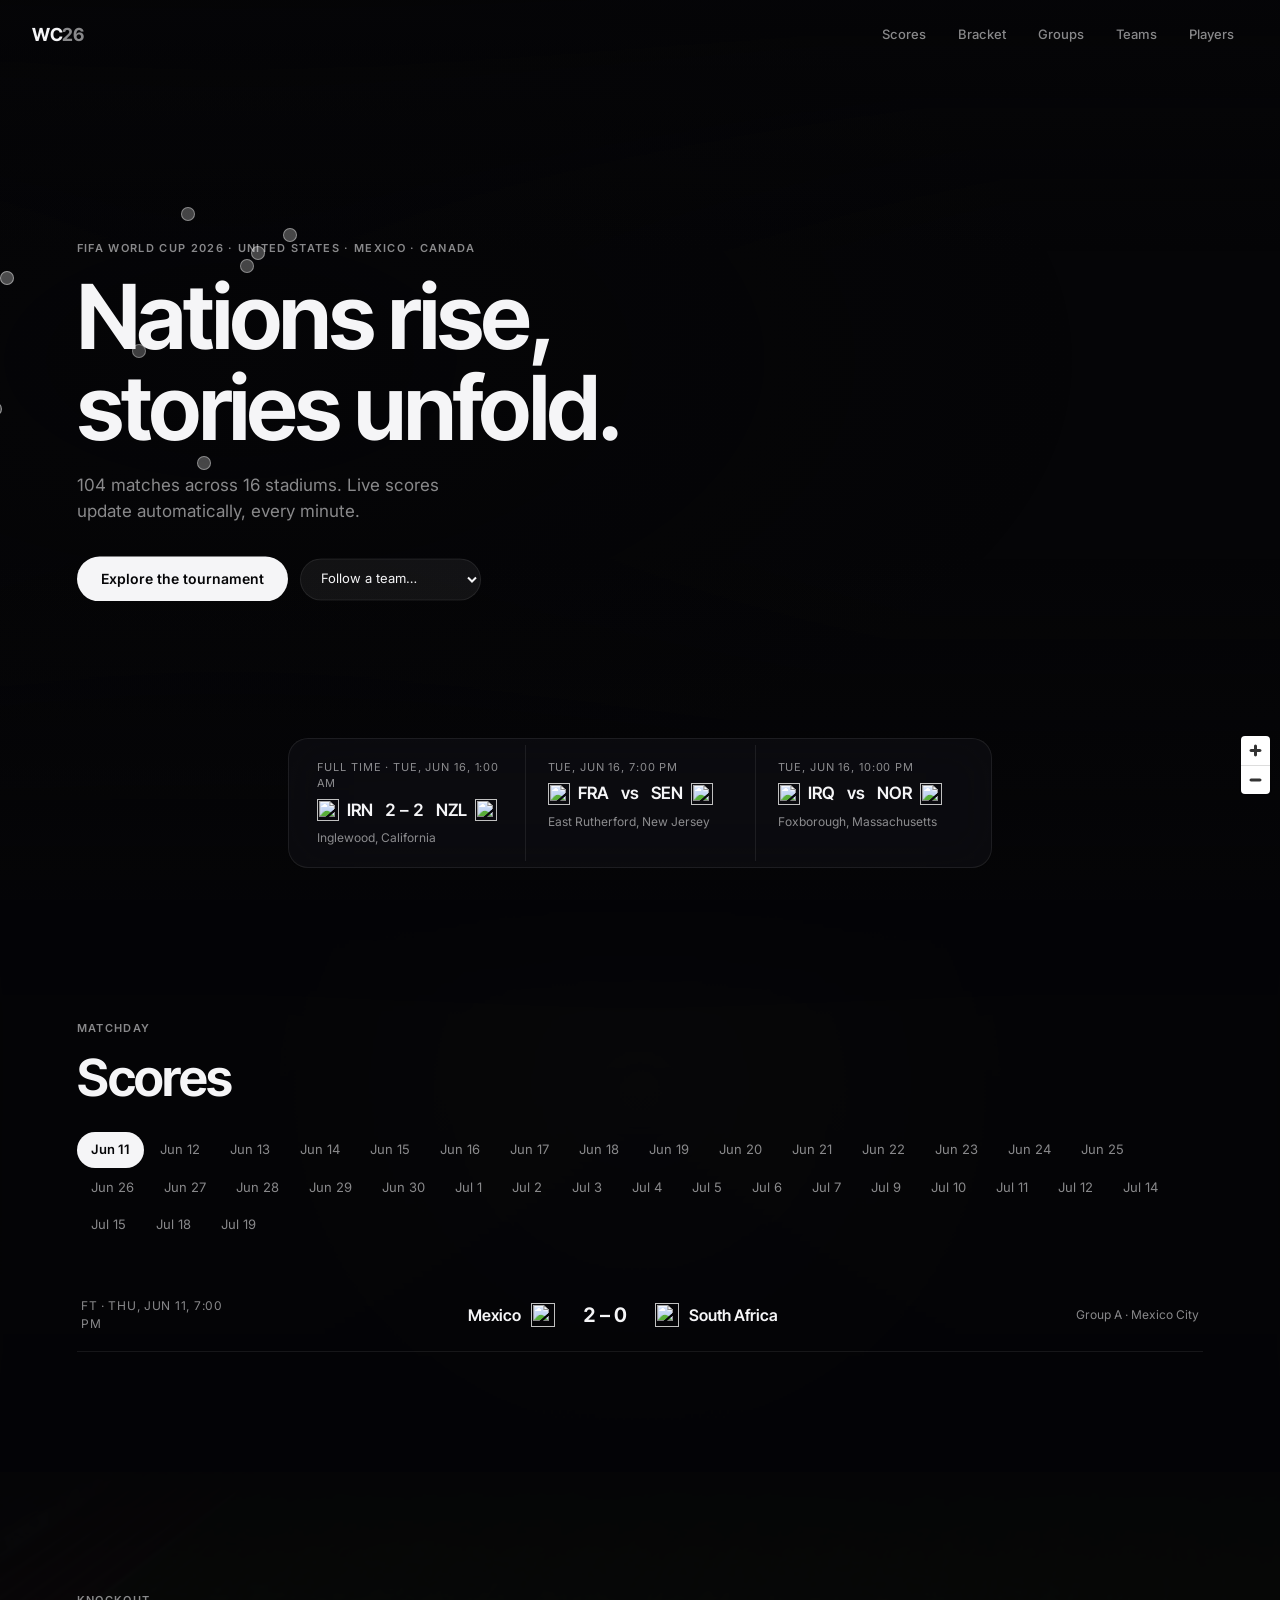
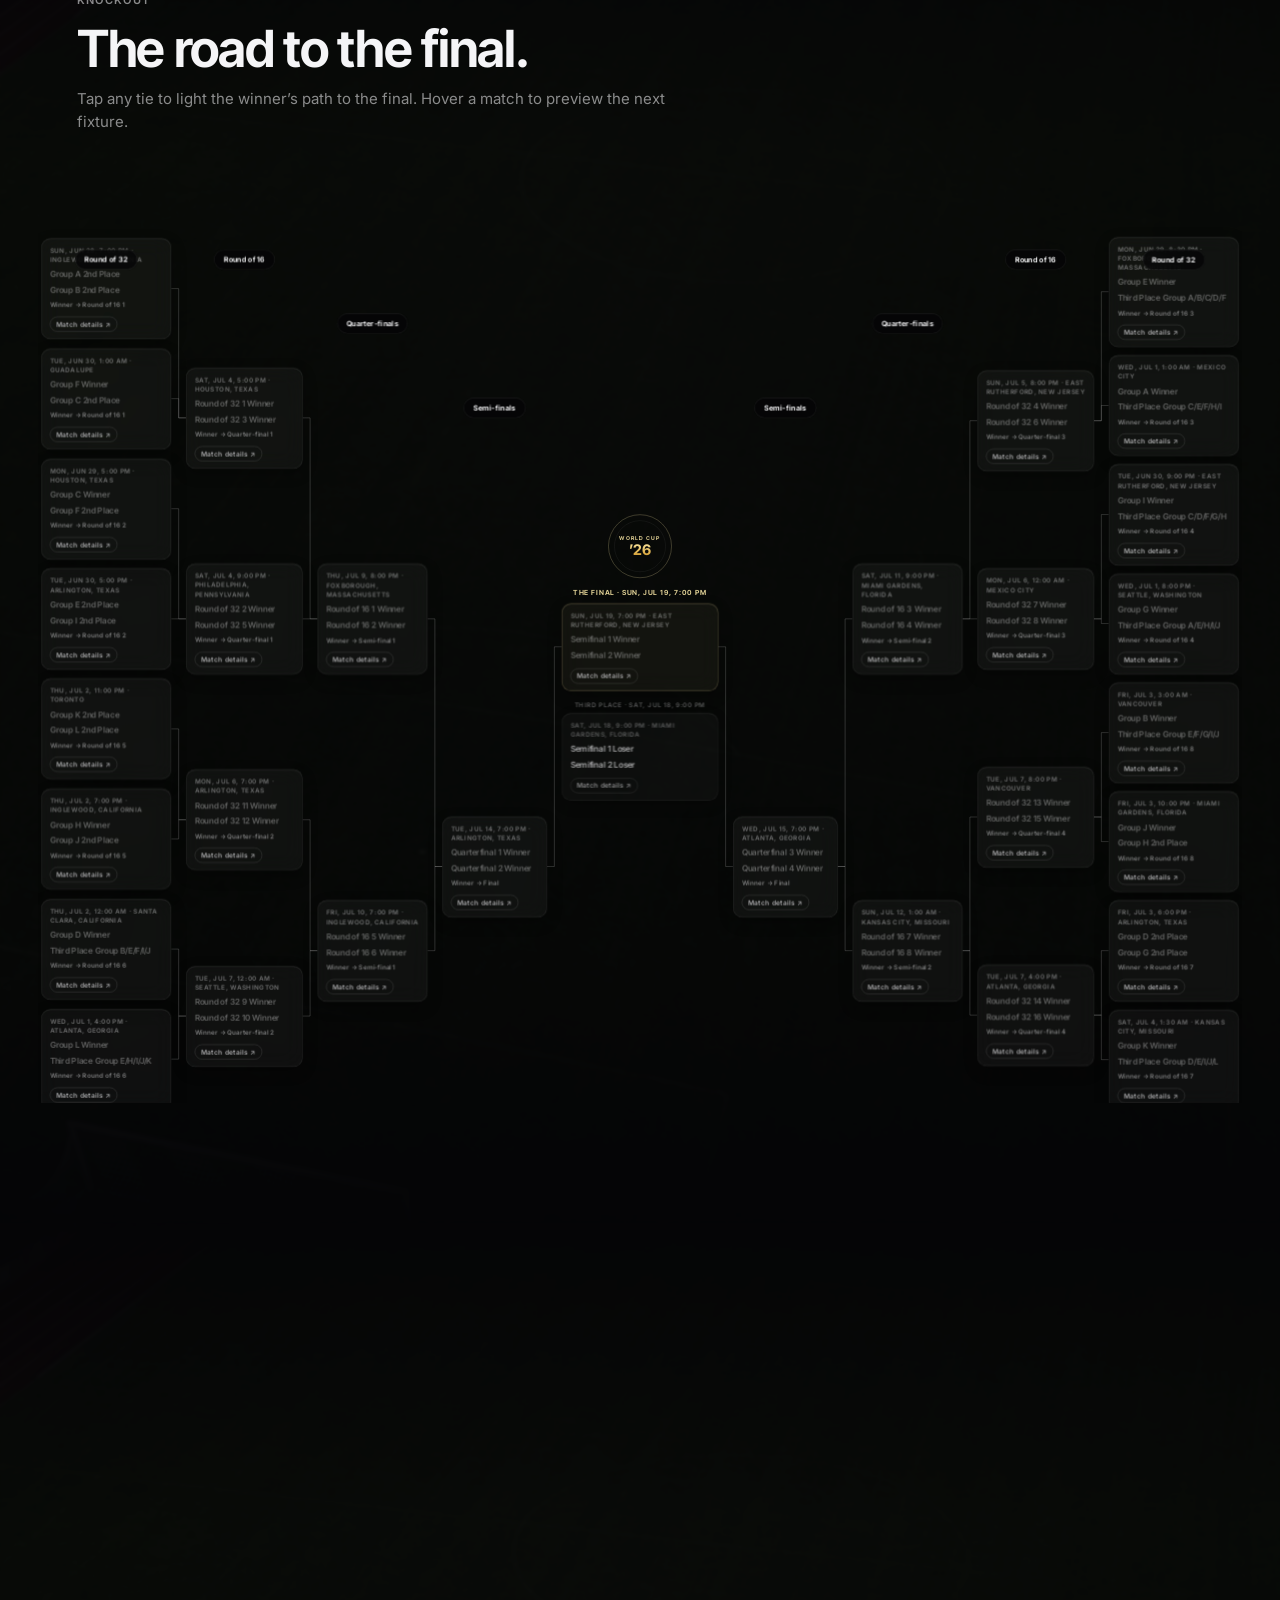
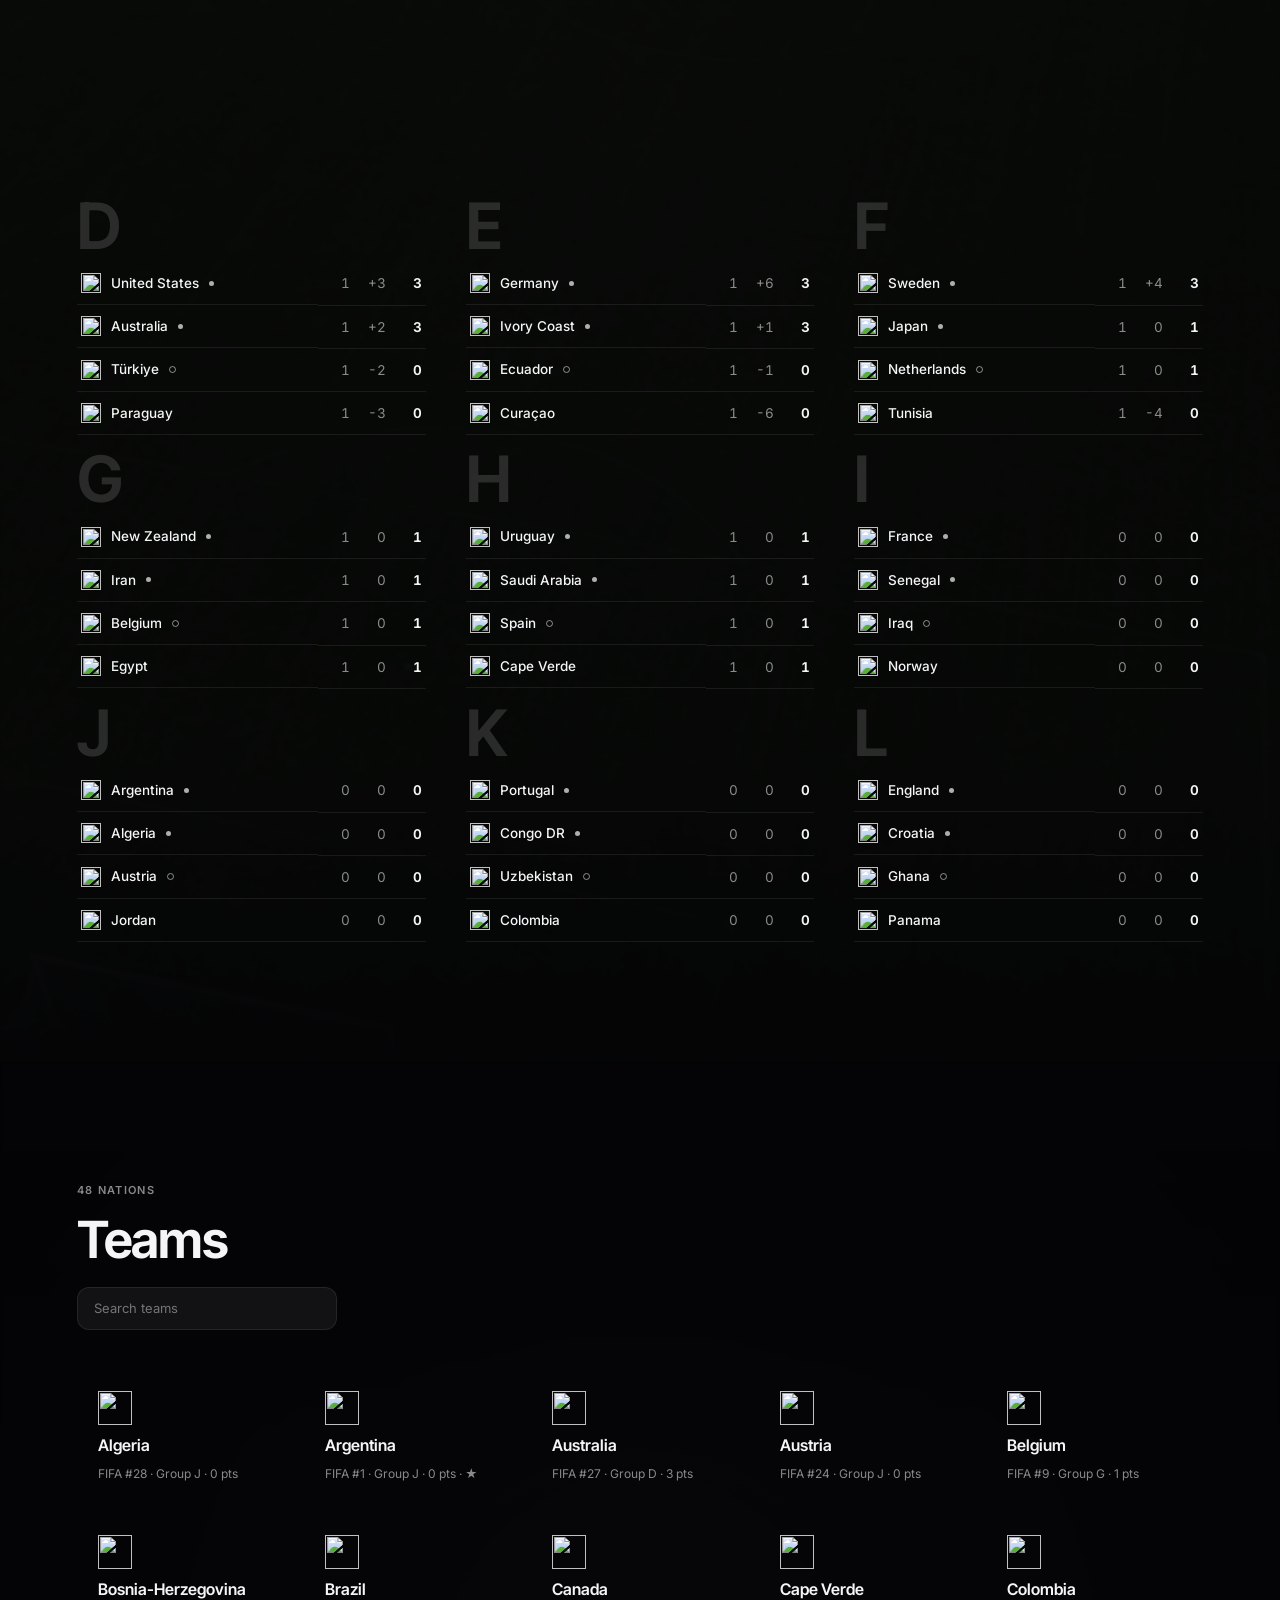
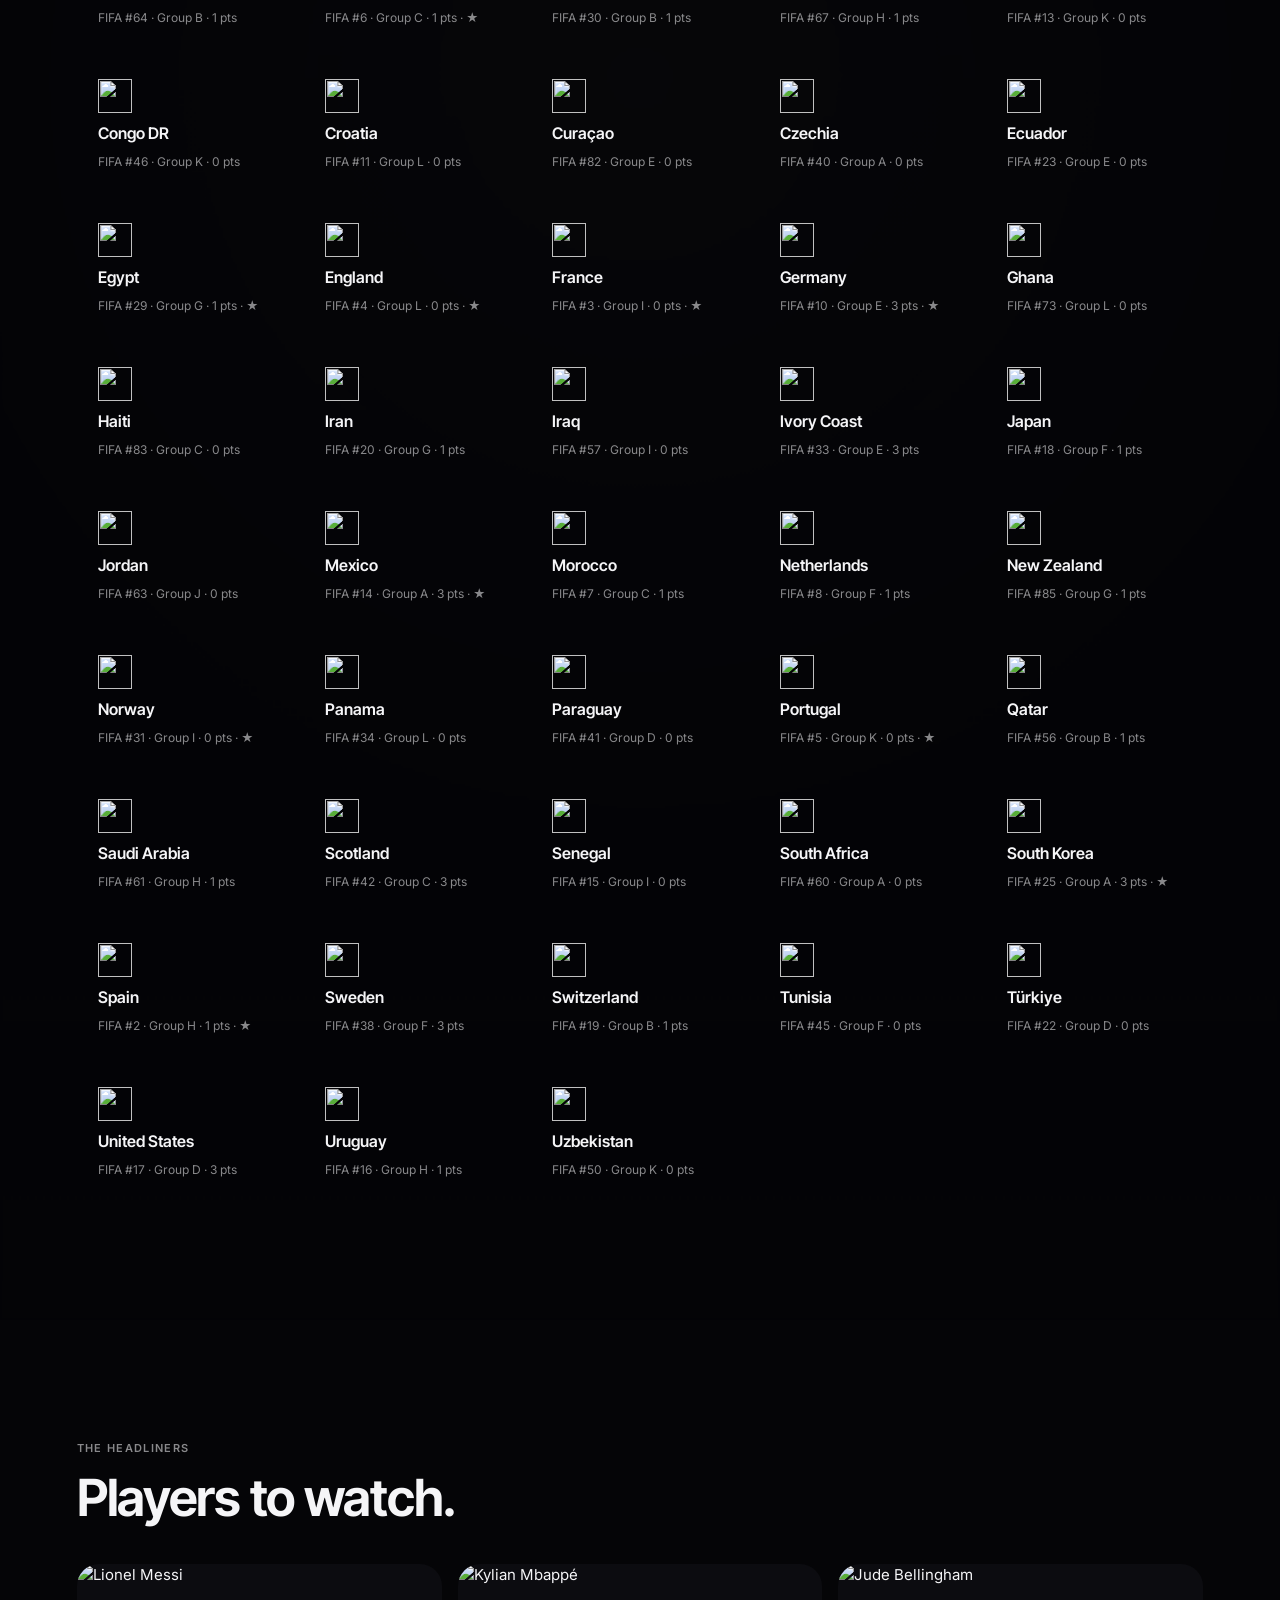
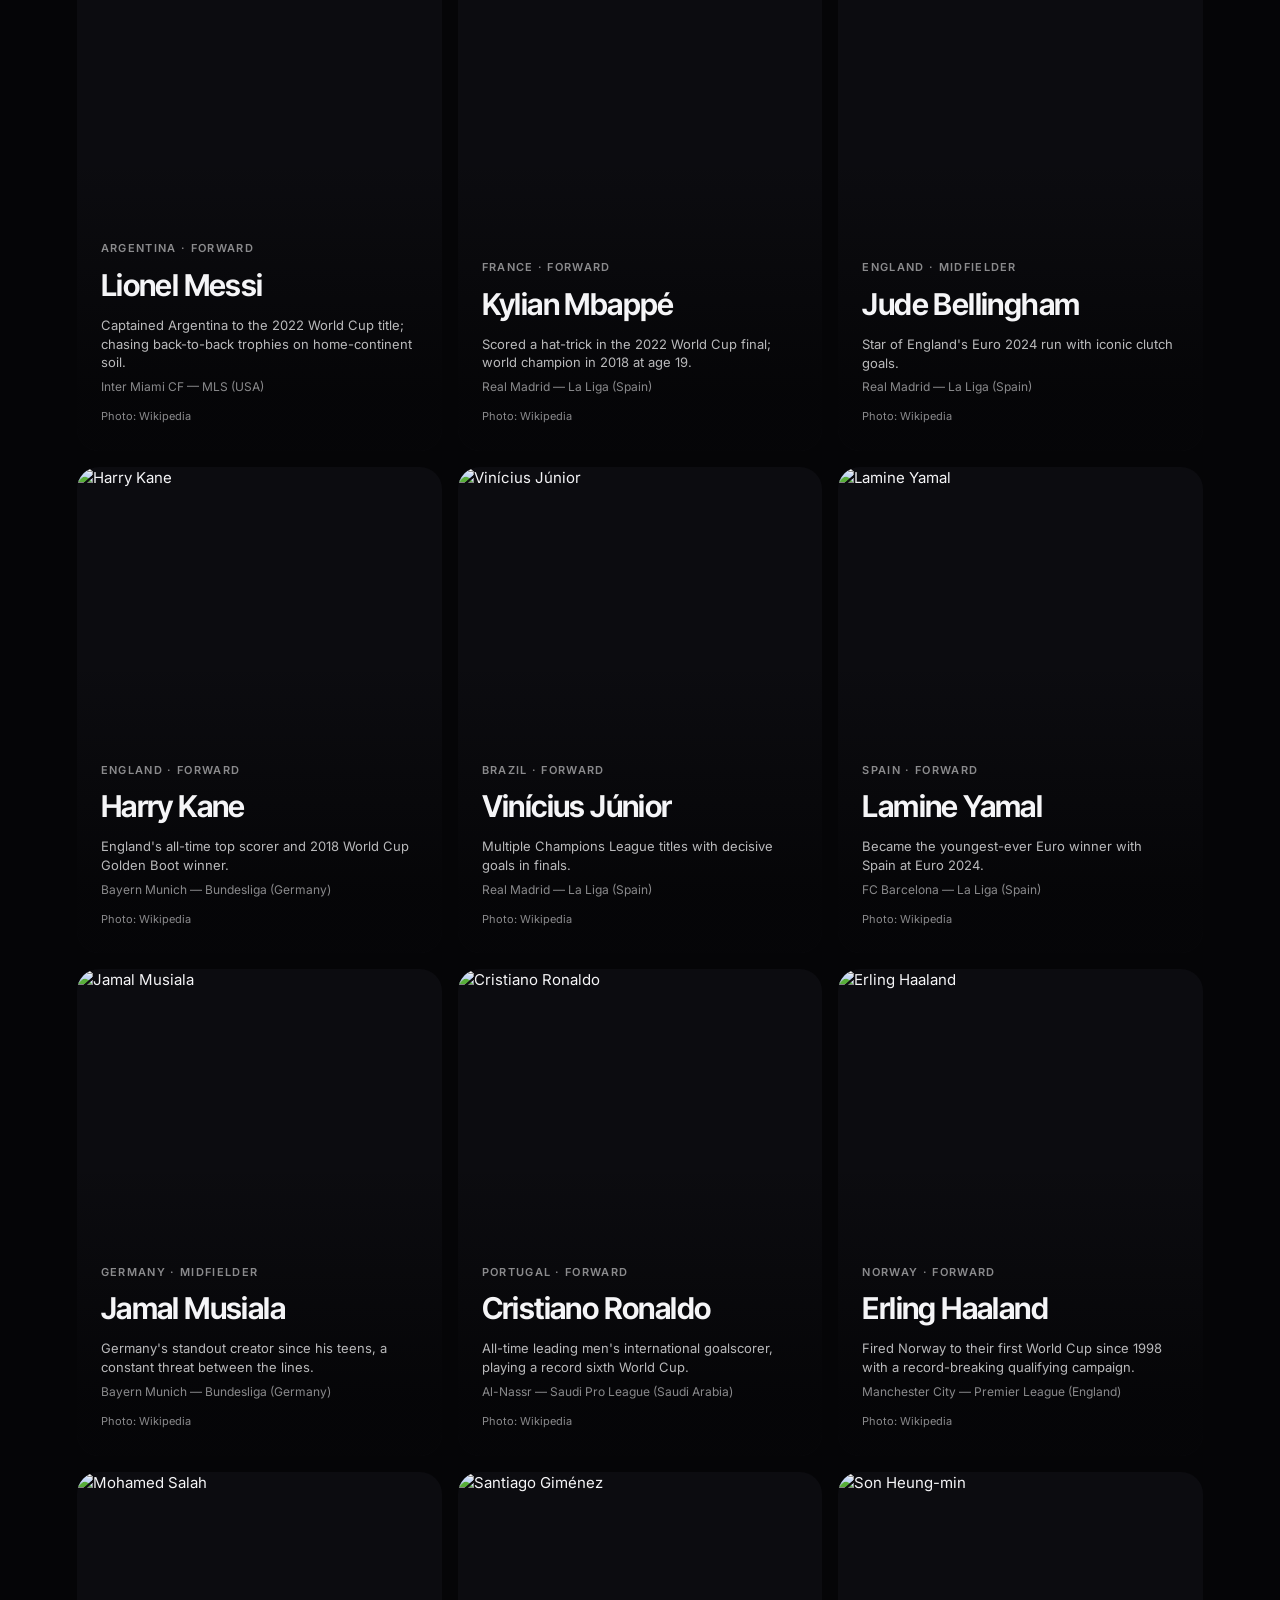
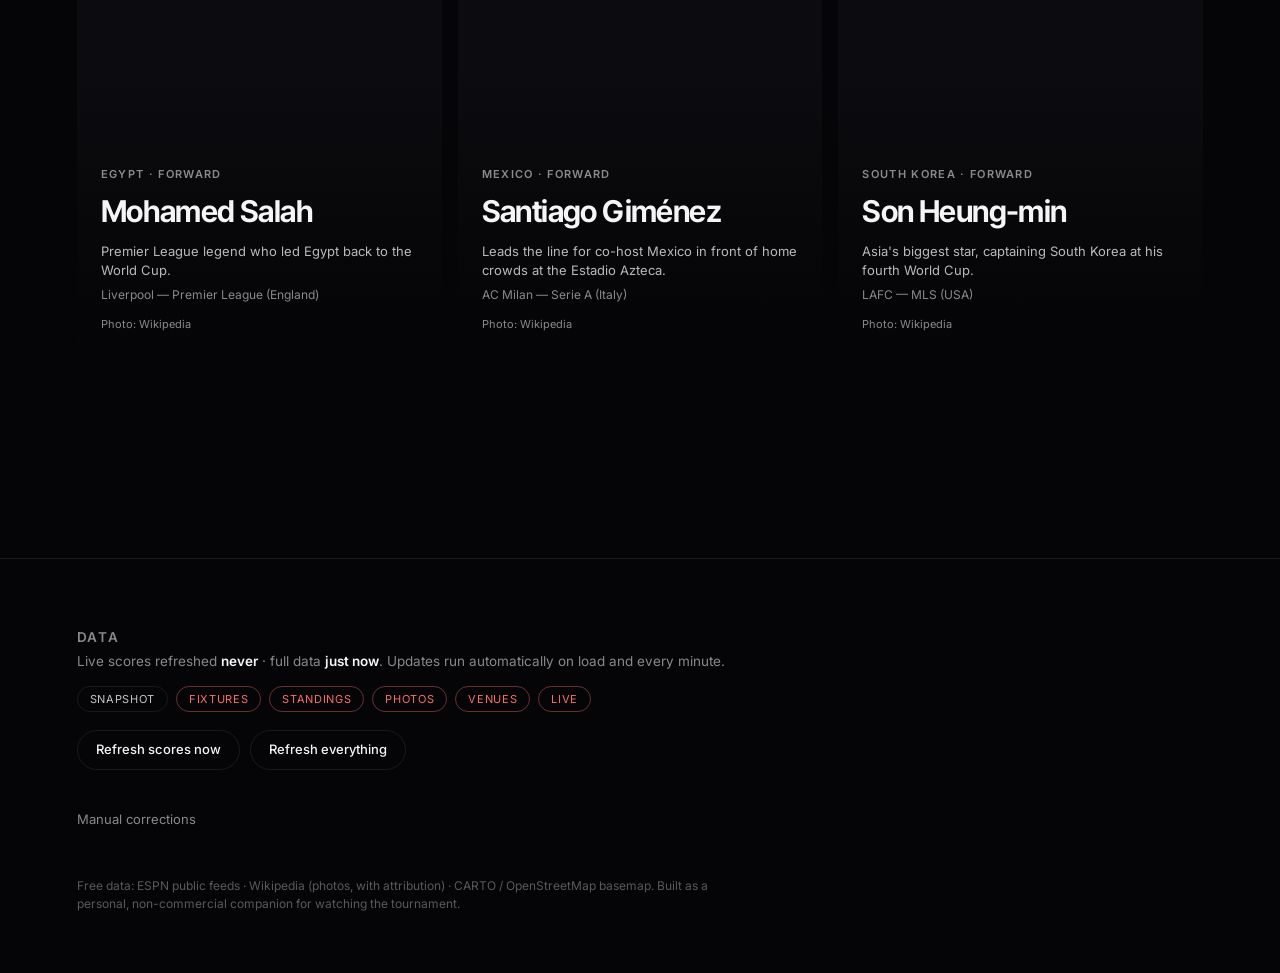
==== worldcup-dashboard/index.html @ cb28cc29 "Let World Cup bracket render larger" ====
<!doctype html>
<html lang="en">
  <head>
    <meta charset="UTF-8" />
    <meta name="viewport" content="width=device-width, initial-scale=1.0" />
    <title>World Cup 2026</title>
    <meta name="description" content="Live FIFA World Cup 2026 — scores, globe map, groups, bracket, and players." />
    <link rel="preconnect" href="https://fonts.googleapis.com" />
    <link rel="preconnect" href="https://fonts.gstatic.com" crossorigin />
    <link
      href="https://fonts.googleapis.com/css2?family=Inter+Tight:wght@500;600;650;700&family=Inter:wght@400;500;600&display=swap"
      rel="stylesheet"
    />
    <script type="module" crossorigin src="./assets/index-4Rub2ShJ.js?v=ko7"></script>
    <link rel="stylesheet" crossorigin href="./assets/index-DqaPqwCD.css">
    <link rel="stylesheet" href="./assets/background-videos.css?v=ko3">
    <link rel="stylesheet" href="./assets/dashboard-fixes.css?v=ko5">
  </head>
  <body>
    <div id="root"></div>
    <script src="./assets/background-videos.js?v=ko3"></script>
  </body>
</html>
---- worldcup-dashboard/assets/index-DqaPqwCD.css ----
.maplibregl-map{font:12px/20px Helvetica Neue,Arial,Helvetica,sans-serif;overflow:hidden;position:relative;-webkit-tap-highlight-color:rgb(0 0 0/0)}.maplibregl-canvas{left:0;position:absolute;top:0}.maplibregl-map:fullscreen{height:100%;width:100%}.maplibregl-ctrl-group button.maplibregl-ctrl-compass{touch-action:none}.maplibregl-canvas-container.maplibregl-interactive,.maplibregl-ctrl-group button.maplibregl-ctrl-compass{cursor:grab;-webkit-user-select:none;-moz-user-select:none;user-select:none}.maplibregl-canvas-container.maplibregl-interactive.maplibregl-track-pointer{cursor:pointer}.maplibregl-canvas-container.maplibregl-interactive:active,.maplibregl-ctrl-group button.maplibregl-ctrl-compass:active{cursor:grabbing}.maplibregl-canvas-container.maplibregl-touch-zoom-rotate,.maplibregl-canvas-container.maplibregl-touch-zoom-rotate .maplibregl-canvas{touch-action:pan-x pan-y}.maplibregl-canvas-container.maplibregl-touch-drag-pan,.maplibregl-canvas-container.maplibregl-touch-drag-pan .maplibregl-canvas{touch-action:pinch-zoom}.maplibregl-canvas-container.maplibregl-touch-zoom-rotate.maplibregl-touch-drag-pan,.maplibregl-canvas-container.maplibregl-touch-zoom-rotate.maplibregl-touch-drag-pan .maplibregl-canvas{touch-action:none}.maplibregl-canvas-container.maplibregl-touch-drag-pan.maplibregl-cooperative-gestures,.maplibregl-canvas-container.maplibregl-touch-drag-pan.maplibregl-cooperative-gestures .maplibregl-canvas{touch-action:pan-x pan-y}.maplibregl-ctrl-bottom-left,.maplibregl-ctrl-bottom-right,.maplibregl-ctrl-top-left,.maplibregl-ctrl-top-right{pointer-events:none;position:absolute;z-index:2}.maplibregl-ctrl-top-left{left:0;top:0}.maplibregl-ctrl-top-right{right:0;top:0}.maplibregl-ctrl-bottom-left{bottom:0;left:0}.maplibregl-ctrl-bottom-right{bottom:0;right:0}.maplibregl-ctrl{clear:both;pointer-events:auto;transform:translate(0)}.maplibregl-ctrl-top-left .maplibregl-ctrl{float:left;margin:10px 0 0 10px}.maplibregl-ctrl-top-right .maplibregl-ctrl{float:right;margin:10px 10px 0 0}.maplibregl-ctrl-bottom-left .maplibregl-ctrl{float:left;margin:0 0 10px 10px}.maplibregl-ctrl-bottom-right .maplibregl-ctrl{float:right;margin:0 10px 10px 0}.maplibregl-ctrl-group{background:#fff;border-radius:4px}.maplibregl-ctrl-group:not(:empty){box-shadow:0 0 0 2px #0000001a}@media(forced-colors:active){.maplibregl-ctrl-group:not(:empty){box-shadow:0 0 0 2px ButtonText}}.maplibregl-ctrl-group button{background-color:transparent;border:0;box-sizing:border-box;cursor:pointer;display:block;height:29px;outline:none;padding:0;width:29px}.maplibregl-ctrl-group button+button{border-top:1px solid #ddd}.maplibregl-ctrl button .maplibregl-ctrl-icon{background-position:50%;background-repeat:no-repeat;display:block;height:100%;width:100%}@media(forced-colors:active){.maplibregl-ctrl-icon{background-color:transparent}.maplibregl-ctrl-group button+button{border-top:1px solid ButtonText}}.maplibregl-ctrl button::-moz-focus-inner{border:0;padding:0}.maplibregl-ctrl-attrib-button:focus,.maplibregl-ctrl-group button:focus{box-shadow:0 0 2px 2px #0096ff}.maplibregl-ctrl button:disabled{cursor:not-allowed}.maplibregl-ctrl button:disabled .maplibregl-ctrl-icon{opacity:.25}@media(hover:hover){.maplibregl-ctrl button:not(:disabled):hover{background-color:#0000000d}}.maplibregl-ctrl button:not(:disabled):active{background-color:#0000000d}.maplibregl-ctrl-group button:focus:focus-visible{box-shadow:0 0 2px 2px #0096ff}.maplibregl-ctrl-group button:focus:not(:focus-visible){box-shadow:none}.maplibregl-ctrl-group button:focus:first-child{border-radius:4px 4px 0 0}.maplibregl-ctrl-group button:focus:last-child{border-radius:0 0 4px 4px}.maplibregl-ctrl-group button:focus:only-child{border-radius:inherit}.maplibregl-ctrl button.maplibregl-ctrl-zoom-out .maplibregl-ctrl-icon{background-image:url("data:image/svg+xml;charset=utf-8,%3Csvg xmlns='http://www.w3.org/2000/svg' width='29' height='29' fill='%23333' viewBox='0 0 29 29'%3E%3Cpath d='M10 13c-.75 0-1.5.75-1.5 1.5S9.25 16 10 16h9c.75 0 1.5-.75 1.5-1.5S19.75 13 19 13z'/%3E%3C/svg%3E")}.maplibregl-ctrl button.maplibregl-ctrl-zoom-in .maplibregl-ctrl-icon{background-image:url("data:image/svg+xml;charset=utf-8,%3Csvg xmlns='http://www.w3.org/2000/svg' width='29' height='29' fill='%23333' viewBox='0 0 29 29'%3E%3Cpath d='M14.5 8.5c-.75 0-1.5.75-1.5 1.5v3h-3c-.75 0-1.5.75-1.5 1.5S9.25 16 10 16h3v3c0 .75.75 1.5 1.5 1.5S16 19.75 16 19v-3h3c.75 0 1.5-.75 1.5-1.5S19.75 13 19 13h-3v-3c0-.75-.75-1.5-1.5-1.5'/%3E%3C/svg%3E")}@media(forced-colors:active){.maplibregl-ctrl button.maplibregl-ctrl-zoom-out .maplibregl-ctrl-icon{background-image:url("data:image/svg+xml;charset=utf-8,%3Csvg xmlns='http://www.w3.org/2000/svg' width='29' height='29' fill='%23fff' viewBox='0 0 29 29'%3E%3Cpath d='M10 13c-.75 0-1.5.75-1.5 1.5S9.25 16 10 16h9c.75 0 1.5-.75 1.5-1.5S19.75 13 19 13z'/%3E%3C/svg%3E")}.maplibregl-ctrl button.maplibregl-ctrl-zoom-in .maplibregl-ctrl-icon{background-image:url("data:image/svg+xml;charset=utf-8,%3Csvg xmlns='http://www.w3.org/2000/svg' width='29' height='29' fill='%23fff' viewBox='0 0 29 29'%3E%3Cpath d='M14.5 8.5c-.75 0-1.5.75-1.5 1.5v3h-3c-.75 0-1.5.75-1.5 1.5S9.25 16 10 16h3v3c0 .75.75 1.5 1.5 1.5S16 19.75 16 19v-3h3c.75 0 1.5-.75 1.5-1.5S19.75 13 19 13h-3v-3c0-.75-.75-1.5-1.5-1.5'/%3E%3C/svg%3E")}}@media(forced-colors:active)and (prefers-color-scheme:light){.maplibregl-ctrl button.maplibregl-ctrl-zoom-out .maplibregl-ctrl-icon{background-image:url("data:image/svg+xml;charset=utf-8,%3Csvg xmlns='http://www.w3.org/2000/svg' width='29' height='29' viewBox='0 0 29 29'%3E%3Cpath d='M10 13c-.75 0-1.5.75-1.5 1.5S9.25 16 10 16h9c.75 0 1.5-.75 1.5-1.5S19.75 13 19 13z'/%3E%3C/svg%3E")}.maplibregl-ctrl button.maplibregl-ctrl-zoom-in .maplibregl-ctrl-icon{background-image:url("data:image/svg+xml;charset=utf-8,%3Csvg xmlns='http://www.w3.org/2000/svg' width='29' height='29' viewBox='0 0 29 29'%3E%3Cpath d='M14.5 8.5c-.75 0-1.5.75-1.5 1.5v3h-3c-.75 0-1.5.75-1.5 1.5S9.25 16 10 16h3v3c0 .75.75 1.5 1.5 1.5S16 19.75 16 19v-3h3c.75 0 1.5-.75 1.5-1.5S19.75 13 19 13h-3v-3c0-.75-.75-1.5-1.5-1.5'/%3E%3C/svg%3E")}}.maplibregl-ctrl button.maplibregl-ctrl-fullscreen .maplibregl-ctrl-icon{background-image:url("data:image/svg+xml;charset=utf-8,%3Csvg xmlns='http://www.w3.org/2000/svg' width='29' height='29' fill='%23333' viewBox='0 0 29 29'%3E%3Cpath d='M24 16v5.5c0 1.75-.75 2.5-2.5 2.5H16v-1l3-1.5-4-5.5 1-1 5.5 4 1.5-3zM6 16l1.5 3 5.5-4 1 1-4 5.5 3 1.5v1H7.5C5.75 24 5 23.25 5 21.5V16zm7-11v1l-3 1.5 4 5.5-1 1-5.5-4L6 13H5V7.5C5 5.75 5.75 5 7.5 5zm11 2.5c0-1.75-.75-2.5-2.5-2.5H16v1l3 1.5-4 5.5 1 1 5.5-4 1.5 3h1z'/%3E%3C/svg%3E")}.maplibregl-ctrl button.maplibregl-ctrl-shrink .maplibregl-ctrl-icon{background-image:url("data:image/svg+xml;charset=utf-8,%3Csvg xmlns='http://www.w3.org/2000/svg' width='29' height='29' viewBox='0 0 29 29'%3E%3Cpath d='M18.5 16c-1.75 0-2.5.75-2.5 2.5V24h1l1.5-3 5.5 4 1-1-4-5.5 3-1.5v-1zM13 18.5c0-1.75-.75-2.5-2.5-2.5H5v1l3 1.5L4 24l1 1 5.5-4 1.5 3h1zm3-8c0 1.75.75 2.5 2.5 2.5H24v-1l-3-1.5L25 5l-1-1-5.5 4L17 5h-1zM10.5 13c1.75 0 2.5-.75 2.5-2.5V5h-1l-1.5 3L5 4 4 5l4 5.5L5 12v1z'/%3E%3C/svg%3E")}@media(forced-colors:active){.maplibregl-ctrl button.maplibregl-ctrl-fullscreen .maplibregl-ctrl-icon{background-image:url("data:image/svg+xml;charset=utf-8,%3Csvg xmlns='http://www.w3.org/2000/svg' width='29' height='29' fill='%23fff' viewBox='0 0 29 29'%3E%3Cpath d='M24 16v5.5c0 1.75-.75 2.5-2.5 2.5H16v-1l3-1.5-4-5.5 1-1 5.5 4 1.5-3zM6 16l1.5 3 5.5-4 1 1-4 5.5 3 1.5v1H7.5C5.75 24 5 23.25 5 21.5V16zm7-11v1l-3 1.5 4 5.5-1 1-5.5-4L6 13H5V7.5C5 5.75 5.75 5 7.5 5zm11 2.5c0-1.75-.75-2.5-2.5-2.5H16v1l3 1.5-4 5.5 1 1 5.5-4 1.5 3h1z'/%3E%3C/svg%3E")}.maplibregl-ctrl button.maplibregl-ctrl-shrink .maplibregl-ctrl-icon{background-image:url("data:image/svg+xml;charset=utf-8,%3Csvg xmlns='http://www.w3.org/2000/svg' width='29' height='29' fill='%23fff' viewBox='0 0 29 29'%3E%3Cpath d='M18.5 16c-1.75 0-2.5.75-2.5 2.5V24h1l1.5-3 5.5 4 1-1-4-5.5 3-1.5v-1zM13 18.5c0-1.75-.75-2.5-2.5-2.5H5v1l3 1.5L4 24l1 1 5.5-4 1.5 3h1zm3-8c0 1.75.75 2.5 2.5 2.5H24v-1l-3-1.5L25 5l-1-1-5.5 4L17 5h-1zM10.5 13c1.75 0 2.5-.75 2.5-2.5V5h-1l-1.5 3L5 4 4 5l4 5.5L5 12v1z'/%3E%3C/svg%3E")}}@media(forced-colors:active)and (prefers-color-scheme:light){.maplibregl-ctrl button.maplibregl-ctrl-fullscreen .maplibregl-ctrl-icon{background-image:url("data:image/svg+xml;charset=utf-8,%3Csvg xmlns='http://www.w3.org/2000/svg' width='29' height='29' viewBox='0 0 29 29'%3E%3Cpath d='M24 16v5.5c0 1.75-.75 2.5-2.5 2.5H16v-1l3-1.5-4-5.5 1-1 5.5 4 1.5-3zM6 16l1.5 3 5.5-4 1 1-4 5.5 3 1.5v1H7.5C5.75 24 5 23.25 5 21.5V16zm7-11v1l-3 1.5 4 5.5-1 1-5.5-4L6 13H5V7.5C5 5.75 5.75 5 7.5 5zm11 2.5c0-1.75-.75-2.5-2.5-2.5H16v1l3 1.5-4 5.5 1 1 5.5-4 1.5 3h1z'/%3E%3C/svg%3E")}.maplibregl-ctrl button.maplibregl-ctrl-shrink .maplibregl-ctrl-icon{background-image:url("data:image/svg+xml;charset=utf-8,%3Csvg xmlns='http://www.w3.org/2000/svg' width='29' height='29' viewBox='0 0 29 29'%3E%3Cpath d='M18.5 16c-1.75 0-2.5.75-2.5 2.5V24h1l1.5-3 5.5 4 1-1-4-5.5 3-1.5v-1zM13 18.5c0-1.75-.75-2.5-2.5-2.5H5v1l3 1.5L4 24l1 1 5.5-4 1.5 3h1zm3-8c0 1.75.75 2.5 2.5 2.5H24v-1l-3-1.5L25 5l-1-1-5.5 4L17 5h-1zM10.5 13c1.75 0 2.5-.75 2.5-2.5V5h-1l-1.5 3L5 4 4 5l4 5.5L5 12v1z'/%3E%3C/svg%3E")}}.maplibregl-ctrl button.maplibregl-ctrl-compass .maplibregl-ctrl-icon{background-image:url("data:image/svg+xml;charset=utf-8,%3Csvg xmlns='http://www.w3.org/2000/svg' width='29' height='29' fill='%23333' viewBox='0 0 29 29'%3E%3Cpath d='m10.5 14 4-8 4 8z'/%3E%3Cpath fill='%23ccc' d='m10.5 16 4 8 4-8z'/%3E%3C/svg%3E")}@media(forced-colors:active){.maplibregl-ctrl button.maplibregl-ctrl-compass .maplibregl-ctrl-icon{background-image:url("data:image/svg+xml;charset=utf-8,%3Csvg xmlns='http://www.w3.org/2000/svg' width='29' height='29' fill='%23fff' viewBox='0 0 29 29'%3E%3Cpath d='m10.5 14 4-8 4 8z'/%3E%3Cpath fill='%23ccc' d='m10.5 16 4 8 4-8z'/%3E%3C/svg%3E")}}@media(forced-colors:active)and (prefers-color-scheme:light){.maplibregl-ctrl button.maplibregl-ctrl-compass .maplibregl-ctrl-icon{background-image:url("data:image/svg+xml;charset=utf-8,%3Csvg xmlns='http://www.w3.org/2000/svg' width='29' height='29' viewBox='0 0 29 29'%3E%3Cpath d='m10.5 14 4-8 4 8z'/%3E%3Cpath fill='%23ccc' d='m10.5 16 4 8 4-8z'/%3E%3C/svg%3E")}}.maplibregl-ctrl button.maplibregl-ctrl-globe .maplibregl-ctrl-icon{background-image:url("data:image/svg+xml;charset=utf-8,%3Csvg xmlns='http://www.w3.org/2000/svg' width='22' height='22' fill='none' stroke='%23333' viewBox='0 0 22 22'%3E%3Ccircle cx='11' cy='11' r='8.5'/%3E%3Cpath d='M17.5 11c0 4.819-3.02 8.5-6.5 8.5S4.5 15.819 4.5 11 7.52 2.5 11 2.5s6.5 3.681 6.5 8.5Z'/%3E%3Cpath d='M13.5 11c0 2.447-.331 4.64-.853 6.206-.262.785-.562 1.384-.872 1.777-.314.399-.58.517-.775.517s-.461-.118-.775-.517c-.31-.393-.61-.992-.872-1.777C8.831 15.64 8.5 13.446 8.5 11s.331-4.64.853-6.206c.262-.785.562-1.384.872-1.777.314-.399.58-.517.775-.517s.461.118.775.517c.31.393.61.992.872 1.777.522 1.565.853 3.76.853 6.206Z'/%3E%3Cpath d='M11 7.5c-1.909 0-3.622-.166-4.845-.428-.616-.132-1.08-.283-1.379-.434a1.3 1.3 0 0 1-.224-.138q.07-.058.224-.138c.299-.151.763-.302 1.379-.434C7.378 5.666 9.091 5.5 11 5.5s3.622.166 4.845.428c.616.132 1.08.283 1.379.434.105.053.177.1.224.138q-.07.058-.224.138c-.299.151-.763.302-1.379.434-1.223.262-2.936.428-4.845.428ZM4.486 6.436ZM11 16.5c-1.909 0-3.622-.166-4.845-.428-.616-.132-1.08-.283-1.379-.434a1.3 1.3 0 0 1-.224-.138 1.3 1.3 0 0 1 .224-.138c.299-.151.763-.302 1.379-.434C7.378 14.666 9.091 14.5 11 14.5s3.622.166 4.845.428c.616.132 1.08.283 1.379.434.105.053.177.1.224.138a1.3 1.3 0 0 1-.224.138c-.299.151-.763.302-1.379.434-1.223.262-2.936.428-4.845.428Zm-6.514-1.064ZM11 12.5c-2.46 0-4.672-.222-6.255-.574-.796-.177-1.406-.38-1.805-.59a1.5 1.5 0 0 1-.39-.272.3.3 0 0 1-.047-.064.3.3 0 0 1 .048-.064c.066-.073.189-.167.389-.272.399-.21 1.009-.413 1.805-.59C6.328 9.722 8.54 9.5 11 9.5s4.672.222 6.256.574c.795.177 1.405.38 1.804.59.2.105.323.2.39.272a.3.3 0 0 1 .047.064.3.3 0 0 1-.048.064 1.4 1.4 0 0 1-.389.272c-.399.21-1.009.413-1.804.59-1.584.352-3.796.574-6.256.574Zm-8.501-1.51v.002zm0 .018v.002zm17.002.002v-.002zm0-.018v-.002z'/%3E%3C/svg%3E")}.maplibregl-ctrl button.maplibregl-ctrl-globe-enabled .maplibregl-ctrl-icon{background-image:url("data:image/svg+xml;charset=utf-8,%3Csvg xmlns='http://www.w3.org/2000/svg' width='22' height='22' fill='none' stroke='%2333b5e5' viewBox='0 0 22 22'%3E%3Ccircle cx='11' cy='11' r='8.5'/%3E%3Cpath d='M17.5 11c0 4.819-3.02 8.5-6.5 8.5S4.5 15.819 4.5 11 7.52 2.5 11 2.5s6.5 3.681 6.5 8.5Z'/%3E%3Cpath d='M13.5 11c0 2.447-.331 4.64-.853 6.206-.262.785-.562 1.384-.872 1.777-.314.399-.58.517-.775.517s-.461-.118-.775-.517c-.31-.393-.61-.992-.872-1.777C8.831 15.64 8.5 13.446 8.5 11s.331-4.64.853-6.206c.262-.785.562-1.384.872-1.777.314-.399.58-.517.775-.517s.461.118.775.517c.31.393.61.992.872 1.777.522 1.565.853 3.76.853 6.206Z'/%3E%3Cpath d='M11 7.5c-1.909 0-3.622-.166-4.845-.428-.616-.132-1.08-.283-1.379-.434a1.3 1.3 0 0 1-.224-.138q.07-.058.224-.138c.299-.151.763-.302 1.379-.434C7.378 5.666 9.091 5.5 11 5.5s3.622.166 4.845.428c.616.132 1.08.283 1.379.434.105.053.177.1.224.138q-.07.058-.224.138c-.299.151-.763.302-1.379.434-1.223.262-2.936.428-4.845.428ZM4.486 6.436ZM11 16.5c-1.909 0-3.622-.166-4.845-.428-.616-.132-1.08-.283-1.379-.434a1.3 1.3 0 0 1-.224-.138 1.3 1.3 0 0 1 .224-.138c.299-.151.763-.302 1.379-.434C7.378 14.666 9.091 14.5 11 14.5s3.622.166 4.845.428c.616.132 1.08.283 1.379.434.105.053.177.1.224.138a1.3 1.3 0 0 1-.224.138c-.299.151-.763.302-1.379.434-1.223.262-2.936.428-4.845.428Zm-6.514-1.064ZM11 12.5c-2.46 0-4.672-.222-6.255-.574-.796-.177-1.406-.38-1.805-.59a1.5 1.5 0 0 1-.39-.272.3.3 0 0 1-.047-.064.3.3 0 0 1 .048-.064c.066-.073.189-.167.389-.272.399-.21 1.009-.413 1.805-.59C6.328 9.722 8.54 9.5 11 9.5s4.672.222 6.256.574c.795.177 1.405.38 1.804.59.2.105.323.2.39.272a.3.3 0 0 1 .047.064.3.3 0 0 1-.048.064 1.4 1.4 0 0 1-.389.272c-.399.21-1.009.413-1.804.59-1.584.352-3.796.574-6.256.574Zm-8.501-1.51v.002zm0 .018v.002zm17.002.002v-.002zm0-.018v-.002z'/%3E%3C/svg%3E")}.maplibregl-ctrl button.maplibregl-ctrl-terrain .maplibregl-ctrl-icon{background-image:url("data:image/svg+xml;charset=utf-8,%3Csvg xmlns='http://www.w3.org/2000/svg' width='22' height='22' fill='%23333' viewBox='0 0 22 22'%3E%3Cpath d='m1.754 13.406 4.453-4.851 3.09 3.09 3.281 3.277.969-.969-3.309-3.312 3.844-4.121 6.148 6.886h1.082v-.855l-7.207-8.07-4.84 5.187L6.169 6.57l-5.48 5.965v.871ZM.688 16.844h20.625v1.375H.688Zm0 0'/%3E%3C/svg%3E")}.maplibregl-ctrl button.maplibregl-ctrl-terrain-enabled .maplibregl-ctrl-icon{background-image:url("data:image/svg+xml;charset=utf-8,%3Csvg xmlns='http://www.w3.org/2000/svg' width='22' height='22' fill='%2333b5e5' viewBox='0 0 22 22'%3E%3Cpath d='m1.754 13.406 4.453-4.851 3.09 3.09 3.281 3.277.969-.969-3.309-3.312 3.844-4.121 6.148 6.886h1.082v-.855l-7.207-8.07-4.84 5.187L6.169 6.57l-5.48 5.965v.871ZM.688 16.844h20.625v1.375H.688Zm0 0'/%3E%3C/svg%3E")}.maplibregl-ctrl button.maplibregl-ctrl-geolocate .maplibregl-ctrl-icon{background-image:url("data:image/svg+xml;charset=utf-8,%3Csvg xmlns='http://www.w3.org/2000/svg' width='29' height='29' fill='%23333' viewBox='0 0 20 20'%3E%3Cpath d='M10 4C9 4 9 5 9 5v.1A5 5 0 0 0 5.1 9H5s-1 0-1 1 1 1 1 1h.1A5 5 0 0 0 9 14.9v.1s0 1 1 1 1-1 1-1v-.1a5 5 0 0 0 3.9-3.9h.1s1 0 1-1-1-1-1-1h-.1A5 5 0 0 0 11 5.1V5s0-1-1-1m0 2.5a3.5 3.5 0 1 1 0 7 3.5 3.5 0 1 1 0-7'/%3E%3Ccircle cx='10' cy='10' r='2'/%3E%3C/svg%3E")}.maplibregl-ctrl button.maplibregl-ctrl-geolocate:disabled .maplibregl-ctrl-icon{background-image:url("data:image/svg+xml;charset=utf-8,%3Csvg xmlns='http://www.w3.org/2000/svg' width='29' height='29' fill='%23aaa' viewBox='0 0 20 20'%3E%3Cpath d='M10 4C9 4 9 5 9 5v.1A5 5 0 0 0 5.1 9H5s-1 0-1 1 1 1 1 1h.1A5 5 0 0 0 9 14.9v.1s0 1 1 1 1-1 1-1v-.1a5 5 0 0 0 3.9-3.9h.1s1 0 1-1-1-1-1-1h-.1A5 5 0 0 0 11 5.1V5s0-1-1-1m0 2.5a3.5 3.5 0 1 1 0 7 3.5 3.5 0 1 1 0-7'/%3E%3Ccircle cx='10' cy='10' r='2'/%3E%3Cpath fill='red' d='m14 5 1 1-9 9-1-1z'/%3E%3C/svg%3E")}.maplibregl-ctrl button.maplibregl-ctrl-geolocate.maplibregl-ctrl-geolocate-active .maplibregl-ctrl-icon{background-image:url("data:image/svg+xml;charset=utf-8,%3Csvg xmlns='http://www.w3.org/2000/svg' width='29' height='29' fill='%2333b5e5' viewBox='0 0 20 20'%3E%3Cpath d='M10 4C9 4 9 5 9 5v.1A5 5 0 0 0 5.1 9H5s-1 0-1 1 1 1 1 1h.1A5 5 0 0 0 9 14.9v.1s0 1 1 1 1-1 1-1v-.1a5 5 0 0 0 3.9-3.9h.1s1 0 1-1-1-1-1-1h-.1A5 5 0 0 0 11 5.1V5s0-1-1-1m0 2.5a3.5 3.5 0 1 1 0 7 3.5 3.5 0 1 1 0-7'/%3E%3Ccircle cx='10' cy='10' r='2'/%3E%3C/svg%3E")}.maplibregl-ctrl button.maplibregl-ctrl-geolocate.maplibregl-ctrl-geolocate-active-error .maplibregl-ctrl-icon{background-image:url("data:image/svg+xml;charset=utf-8,%3Csvg xmlns='http://www.w3.org/2000/svg' width='29' height='29' fill='%23e58978' viewBox='0 0 20 20'%3E%3Cpath d='M10 4C9 4 9 5 9 5v.1A5 5 0 0 0 5.1 9H5s-1 0-1 1 1 1 1 1h.1A5 5 0 0 0 9 14.9v.1s0 1 1 1 1-1 1-1v-.1a5 5 0 0 0 3.9-3.9h.1s1 0 1-1-1-1-1-1h-.1A5 5 0 0 0 11 5.1V5s0-1-1-1m0 2.5a3.5 3.5 0 1 1 0 7 3.5 3.5 0 1 1 0-7'/%3E%3Ccircle cx='10' cy='10' r='2'/%3E%3C/svg%3E")}.maplibregl-ctrl button.maplibregl-ctrl-geolocate.maplibregl-ctrl-geolocate-background .maplibregl-ctrl-icon{background-image:url("data:image/svg+xml;charset=utf-8,%3Csvg xmlns='http://www.w3.org/2000/svg' width='29' height='29' fill='%2333b5e5' viewBox='0 0 20 20'%3E%3Cpath d='M10 4C9 4 9 5 9 5v.1A5 5 0 0 0 5.1 9H5s-1 0-1 1 1 1 1 1h.1A5 5 0 0 0 9 14.9v.1s0 1 1 1 1-1 1-1v-.1a5 5 0 0 0 3.9-3.9h.1s1 0 1-1-1-1-1-1h-.1A5 5 0 0 0 11 5.1V5s0-1-1-1m0 2.5a3.5 3.5 0 1 1 0 7 3.5 3.5 0 1 1 0-7'/%3E%3C/svg%3E")}.maplibregl-ctrl button.maplibregl-ctrl-geolocate.maplibregl-ctrl-geolocate-background-error .maplibregl-ctrl-icon{background-image:url("data:image/svg+xml;charset=utf-8,%3Csvg xmlns='http://www.w3.org/2000/svg' width='29' height='29' fill='%23e54e33' viewBox='0 0 20 20'%3E%3Cpath d='M10 4C9 4 9 5 9 5v.1A5 5 0 0 0 5.1 9H5s-1 0-1 1 1 1 1 1h.1A5 5 0 0 0 9 14.9v.1s0 1 1 1 1-1 1-1v-.1a5 5 0 0 0 3.9-3.9h.1s1 0 1-1-1-1-1-1h-.1A5 5 0 0 0 11 5.1V5s0-1-1-1m0 2.5a3.5 3.5 0 1 1 0 7 3.5 3.5 0 1 1 0-7'/%3E%3C/svg%3E")}.maplibregl-ctrl button.maplibregl-ctrl-geolocate.maplibregl-ctrl-geolocate-waiting .maplibregl-ctrl-icon{animation:maplibregl-spin 2s linear infinite}@media(forced-colors:active){.maplibregl-ctrl button.maplibregl-ctrl-geolocate .maplibregl-ctrl-icon{background-image:url("data:image/svg+xml;charset=utf-8,%3Csvg xmlns='http://www.w3.org/2000/svg' width='29' height='29' fill='%23fff' viewBox='0 0 20 20'%3E%3Cpath d='M10 4C9 4 9 5 9 5v.1A5 5 0 0 0 5.1 9H5s-1 0-1 1 1 1 1 1h.1A5 5 0 0 0 9 14.9v.1s0 1 1 1 1-1 1-1v-.1a5 5 0 0 0 3.9-3.9h.1s1 0 1-1-1-1-1-1h-.1A5 5 0 0 0 11 5.1V5s0-1-1-1m0 2.5a3.5 3.5 0 1 1 0 7 3.5 3.5 0 1 1 0-7'/%3E%3Ccircle cx='10' cy='10' r='2'/%3E%3C/svg%3E")}.maplibregl-ctrl button.maplibregl-ctrl-geolocate:disabled .maplibregl-ctrl-icon{background-image:url("data:image/svg+xml;charset=utf-8,%3Csvg xmlns='http://www.w3.org/2000/svg' width='29' height='29' fill='%23999' viewBox='0 0 20 20'%3E%3Cpath d='M10 4C9 4 9 5 9 5v.1A5 5 0 0 0 5.1 9H5s-1 0-1 1 1 1 1 1h.1A5 5 0 0 0 9 14.9v.1s0 1 1 1 1-1 1-1v-.1a5 5 0 0 0 3.9-3.9h.1s1 0 1-1-1-1-1-1h-.1A5 5 0 0 0 11 5.1V5s0-1-1-1m0 2.5a3.5 3.5 0 1 1 0 7 3.5 3.5 0 1 1 0-7'/%3E%3Ccircle cx='10' cy='10' r='2'/%3E%3Cpath fill='red' d='m14 5 1 1-9 9-1-1z'/%3E%3C/svg%3E")}.maplibregl-ctrl button.maplibregl-ctrl-geolocate.maplibregl-ctrl-geolocate-active .maplibregl-ctrl-icon{background-image:url("data:image/svg+xml;charset=utf-8,%3Csvg xmlns='http://www.w3.org/2000/svg' width='29' height='29' fill='%2333b5e5' viewBox='0 0 20 20'%3E%3Cpath d='M10 4C9 4 9 5 9 5v.1A5 5 0 0 0 5.1 9H5s-1 0-1 1 1 1 1 1h.1A5 5 0 0 0 9 14.9v.1s0 1 1 1 1-1 1-1v-.1a5 5 0 0 0 3.9-3.9h.1s1 0 1-1-1-1-1-1h-.1A5 5 0 0 0 11 5.1V5s0-1-1-1m0 2.5a3.5 3.5 0 1 1 0 7 3.5 3.5 0 1 1 0-7'/%3E%3Ccircle cx='10' cy='10' r='2'/%3E%3C/svg%3E")}.maplibregl-ctrl button.maplibregl-ctrl-geolocate.maplibregl-ctrl-geolocate-active-error .maplibregl-ctrl-icon{background-image:url("data:image/svg+xml;charset=utf-8,%3Csvg xmlns='http://www.w3.org/2000/svg' width='29' height='29' fill='%23e58978' viewBox='0 0 20 20'%3E%3Cpath d='M10 4C9 4 9 5 9 5v.1A5 5 0 0 0 5.1 9H5s-1 0-1 1 1 1 1 1h.1A5 5 0 0 0 9 14.9v.1s0 1 1 1 1-1 1-1v-.1a5 5 0 0 0 3.9-3.9h.1s1 0 1-1-1-1-1-1h-.1A5 5 0 0 0 11 5.1V5s0-1-1-1m0 2.5a3.5 3.5 0 1 1 0 7 3.5 3.5 0 1 1 0-7'/%3E%3Ccircle cx='10' cy='10' r='2'/%3E%3C/svg%3E")}.maplibregl-ctrl button.maplibregl-ctrl-geolocate.maplibregl-ctrl-geolocate-background .maplibregl-ctrl-icon{background-image:url("data:image/svg+xml;charset=utf-8,%3Csvg xmlns='http://www.w3.org/2000/svg' width='29' height='29' fill='%2333b5e5' viewBox='0 0 20 20'%3E%3Cpath d='M10 4C9 4 9 5 9 5v.1A5 5 0 0 0 5.1 9H5s-1 0-1 1 1 1 1 1h.1A5 5 0 0 0 9 14.9v.1s0 1 1 1 1-1 1-1v-.1a5 5 0 0 0 3.9-3.9h.1s1 0 1-1-1-1-1-1h-.1A5 5 0 0 0 11 5.1V5s0-1-1-1m0 2.5a3.5 3.5 0 1 1 0 7 3.5 3.5 0 1 1 0-7'/%3E%3C/svg%3E")}.maplibregl-ctrl button.maplibregl-ctrl-geolocate.maplibregl-ctrl-geolocate-background-error .maplibregl-ctrl-icon{background-image:url("data:image/svg+xml;charset=utf-8,%3Csvg xmlns='http://www.w3.org/2000/svg' width='29' height='29' fill='%23e54e33' viewBox='0 0 20 20'%3E%3Cpath d='M10 4C9 4 9 5 9 5v.1A5 5 0 0 0 5.1 9H5s-1 0-1 1 1 1 1 1h.1A5 5 0 0 0 9 14.9v.1s0 1 1 1 1-1 1-1v-.1a5 5 0 0 0 3.9-3.9h.1s1 0 1-1-1-1-1-1h-.1A5 5 0 0 0 11 5.1V5s0-1-1-1m0 2.5a3.5 3.5 0 1 1 0 7 3.5 3.5 0 1 1 0-7'/%3E%3C/svg%3E")}}@media(forced-colors:active)and (prefers-color-scheme:light){.maplibregl-ctrl button.maplibregl-ctrl-geolocate .maplibregl-ctrl-icon{background-image:url("data:image/svg+xml;charset=utf-8,%3Csvg xmlns='http://www.w3.org/2000/svg' width='29' height='29' viewBox='0 0 20 20'%3E%3Cpath d='M10 4C9 4 9 5 9 5v.1A5 5 0 0 0 5.1 9H5s-1 0-1 1 1 1 1 1h.1A5 5 0 0 0 9 14.9v.1s0 1 1 1 1-1 1-1v-.1a5 5 0 0 0 3.9-3.9h.1s1 0 1-1-1-1-1-1h-.1A5 5 0 0 0 11 5.1V5s0-1-1-1m0 2.5a3.5 3.5 0 1 1 0 7 3.5 3.5 0 1 1 0-7'/%3E%3Ccircle cx='10' cy='10' r='2'/%3E%3C/svg%3E")}.maplibregl-ctrl button.maplibregl-ctrl-geolocate:disabled .maplibregl-ctrl-icon{background-image:url("data:image/svg+xml;charset=utf-8,%3Csvg xmlns='http://www.w3.org/2000/svg' width='29' height='29' fill='%23666' viewBox='0 0 20 20'%3E%3Cpath d='M10 4C9 4 9 5 9 5v.1A5 5 0 0 0 5.1 9H5s-1 0-1 1 1 1 1 1h.1A5 5 0 0 0 9 14.9v.1s0 1 1 1 1-1 1-1v-.1a5 5 0 0 0 3.9-3.9h.1s1 0 1-1-1-1-1-1h-.1A5 5 0 0 0 11 5.1V5s0-1-1-1m0 2.5a3.5 3.5 0 1 1 0 7 3.5 3.5 0 1 1 0-7'/%3E%3Ccircle cx='10' cy='10' r='2'/%3E%3Cpath fill='red' d='m14 5 1 1-9 9-1-1z'/%3E%3C/svg%3E")}}@keyframes maplibregl-spin{0%{transform:rotate(0)}to{transform:rotate(1turn)}}a.maplibregl-ctrl-logo{background-image:url("data:image/svg+xml;charset=utf-8,%3Csvg xmlns='http://www.w3.org/2000/svg' width='88' height='23' fill='none'%3E%3Cpath fill='%23000' fill-opacity='.4' fill-rule='evenodd' d='M17.408 16.796h-1.827l2.501-12.095h.198l3.324 6.533.988 2.19.988-2.19 3.258-6.533h.181l2.6 12.095h-1.81l-1.218-5.644-.362-1.71-.658 1.71-2.929 5.644h-.098l-2.914-5.644-.757-1.71-.345 1.71zm1.958-3.42-.726 3.663a1.255 1.255 0 0 1-1.232 1.011h-1.827a1.255 1.255 0 0 1-1.229-1.509l2.501-12.095a1.255 1.255 0 0 1 1.23-1.001h.197a1.25 1.25 0 0 1 1.12.685l3.19 6.273 3.125-6.263a1.25 1.25 0 0 1 1.123-.695h.181a1.255 1.255 0 0 1 1.227.991l1.443 6.71a5 5 0 0 1 .314-.787l.009-.016a4.6 4.6 0 0 1 1.777-1.887c.782-.46 1.668-.667 2.611-.667a4.6 4.6 0 0 1 1.7.32l.306.134c.21-.16.474-.256.759-.256h1.694a1.255 1.255 0 0 1 1.212.925 1.255 1.255 0 0 1 1.212-.925h1.711c.284 0 .545.094.755.252.613-.3 1.312-.45 2.075-.45 1.356 0 2.557.445 3.482 1.4q.47.48.763 1.064V4.701a1.255 1.255 0 0 1 1.255-1.255h1.86A1.255 1.255 0 0 1 54.44 4.7v9.194h2.217c.19 0 .37.043.532.118v-4.77c0-.356.147-.678.385-.906a2.42 2.42 0 0 1-.682-1.71c0-.665.267-1.253.735-1.7a2.45 2.45 0 0 1 1.722-.674 2.43 2.43 0 0 1 1.705.675q.318.302.504.683V4.7a1.255 1.255 0 0 1 1.255-1.255h1.744A1.255 1.255 0 0 1 65.812 4.7v3.335a4.8 4.8 0 0 1 1.526-.246c.938 0 1.817.214 2.59.69a4.47 4.47 0 0 1 1.67 1.743v-.98a1.255 1.255 0 0 1 1.256-1.256h1.777c.233 0 .451.064.639.174a3.4 3.4 0 0 1 1.567-.372c.346 0 .861.02 1.285.232a1.25 1.25 0 0 1 .689 1.004 4.7 4.7 0 0 1 .853-.588c.795-.44 1.675-.647 2.61-.647 1.385 0 2.65.39 3.525 1.396.836.938 1.168 2.173 1.168 3.528q-.001.515-.056 1.051a1.255 1.255 0 0 1-.947 1.09l.408.952a1.255 1.255 0 0 1-.477 1.552c-.418.268-.92.463-1.458.612-.613.171-1.304.244-2.049.244-1.06 0-2.043-.207-2.886-.698l-.015-.008c-.798-.48-1.419-1.135-1.818-1.963l-.004-.008a5.8 5.8 0 0 1-.548-2.512q0-.429.053-.843a1.3 1.3 0 0 1-.333-.086l-.166-.004c-.223 0-.426.062-.643.228-.03.024-.142.139-.142.59v3.883a1.255 1.255 0 0 1-1.256 1.256h-1.777a1.255 1.255 0 0 1-1.256-1.256V15.69l-.032.057a4.8 4.8 0 0 1-1.86 1.833 5.04 5.04 0 0 1-2.484.634 4.5 4.5 0 0 1-1.935-.424 1.25 1.25 0 0 1-.764.258h-1.71a1.255 1.255 0 0 1-1.256-1.255V7.687a2.4 2.4 0 0 1-.428.625c.253.23.412.561.412.93v7.553a1.255 1.255 0 0 1-1.256 1.255h-1.843a1.25 1.25 0 0 1-.894-.373c-.228.23-.544.373-.894.373H51.32a1.255 1.255 0 0 1-1.256-1.255v-1.251l-.061.117a4.7 4.7 0 0 1-1.782 1.884 4.77 4.77 0 0 1-2.485.67 5.6 5.6 0 0 1-1.485-.188l.009 2.764a1.255 1.255 0 0 1-1.255 1.259h-1.729a1.255 1.255 0 0 1-1.255-1.255v-3.537a1.255 1.255 0 0 1-1.167.793h-1.679a1.25 1.25 0 0 1-.77-.263 4.5 4.5 0 0 1-1.945.429c-.885 0-1.724-.21-2.495-.632l-.017-.01a5 5 0 0 1-1.081-.836 1.255 1.255 0 0 1-1.254 1.312h-1.81a1.255 1.255 0 0 1-1.228-.99l-.782-3.625-2.044 3.939a1.25 1.25 0 0 1-1.115.676h-.098a1.25 1.25 0 0 1-1.116-.68l-2.061-3.994zM35.92 16.63l.207-.114.223-.15q.493-.356.735-.785l.061-.118.033 1.332h1.678V9.242h-1.694l-.033 1.267q-.133-.329-.526-.658l-.032-.028a3.2 3.2 0 0 0-.668-.428l-.27-.12a3.3 3.3 0 0 0-1.235-.23q-1.136-.001-1.974.493a3.36 3.36 0 0 0-1.3 1.382q-.445.89-.444 2.074 0 1.2.51 2.107a3.8 3.8 0 0 0 1.382 1.381 3.9 3.9 0 0 0 1.893.477q.795 0 1.455-.33zm-2.789-5.38q-.576.675-.575 1.762 0 1.102.559 1.794.576.675 1.645.675a2.25 2.25 0 0 0 .934-.19 2.2 2.2 0 0 0 .468-.29l.178-.161a2.2 2.2 0 0 0 .397-.561q.244-.5.244-1.15v-.115q0-.708-.296-1.267l-.043-.077a2.2 2.2 0 0 0-.633-.709l-.13-.086-.047-.028a2.1 2.1 0 0 0-1.073-.285q-1.052 0-1.629.692zm2.316 2.706c.163-.17.28-.407.28-.83v-.114c0-.292-.06-.508-.15-.68a.96.96 0 0 0-.353-.389.85.85 0 0 0-.464-.127c-.4 0-.56.114-.664.239l-.01.012c-.148.174-.275.45-.275.945 0 .506.122.801.27.99.097.11.266.224.68.224.303 0 .504-.09.687-.269zm7.545 1.705a2.6 2.6 0 0 0 .331.423q.319.33.755.548l.173.074q.65.255 1.49.255 1.02 0 1.844-.493a3.45 3.45 0 0 0 1.316-1.4q.493-.904.493-2.089 0-1.909-.988-2.913-.988-1.02-2.584-1.02-.898 0-1.575.347a3 3 0 0 0-.415.262l-.199.166a3.4 3.4 0 0 0-.64.82V9.242h-1.712v11.553h1.729l-.017-5.134zm.53-1.138q.206.29.48.5l.155.11.053.034q.51.296 1.119.297 1.07 0 1.645-.675.577-.69.576-1.762 0-1.119-.576-1.777-.558-.675-1.645-.675-.435 0-.835.16a2 2 0 0 0-.284.136 2 2 0 0 0-.363.254 2.2 2.2 0 0 0-.46.569l-.082.162a2.6 2.6 0 0 0-.213 1.072v.115q0 .707.296 1.267l.135.211zm.964-.818a1.1 1.1 0 0 0 .367.385.94.94 0 0 0 .476.118c.423 0 .59-.117.687-.23.159-.194.28-.478.28-.95 0-.53-.133-.8-.266-.952l-.021-.025c-.078-.094-.231-.221-.68-.221a1 1 0 0 0-.503.135l-.012.007a.86.86 0 0 0-.335.343c-.073.133-.132.324-.132.614v.115a1.4 1.4 0 0 0 .14.66zm15.7-6.222q.347-.346.346-.856a1.05 1.05 0 0 0-.345-.79 1.18 1.18 0 0 0-.84-.329q-.51 0-.855.33a1.05 1.05 0 0 0-.346.79q0 .51.346.855.345.346.856.346.51 0 .839-.346zm4.337 9.314.033-1.332q.191.403.59.747l.098.081a4 4 0 0 0 .316.224l.223.122a3.2 3.2 0 0 0 1.44.322 3.8 3.8 0 0 0 1.875-.477 3.5 3.5 0 0 0 1.382-1.366q.527-.89.526-2.09 0-1.184-.444-2.073a3.24 3.24 0 0 0-1.283-1.399q-.823-.51-1.942-.51a3.5 3.5 0 0 0-1.527.344l-.086.043-.165.09a3 3 0 0 0-.33.214q-.432.315-.656.707a2 2 0 0 0-.099.198l.082-1.283V4.701h-1.744v12.095zm.473-2.509a2.5 2.5 0 0 0 .566.7q.117.098.245.18l.144.08a2.1 2.1 0 0 0 .975.232q1.07 0 1.645-.675.576-.69.576-1.778 0-1.102-.576-1.777-.56-.691-1.645-.692a2.2 2.2 0 0 0-1.015.235q-.22.113-.415.282l-.15.142a2.1 2.1 0 0 0-.42.594q-.223.479-.223 1.1v.115q0 .705.293 1.26zm2.616-.293c.157-.191.28-.479.28-.967 0-.51-.13-.79-.276-.961l-.021-.026c-.082-.1-.232-.225-.67-.225a.87.87 0 0 0-.681.279l-.012.011c-.154.155-.274.38-.274.807v.115c0 .285.057.499.144.669a1.1 1.1 0 0 0 .367.405c.137.082.28.123.455.123.423 0 .59-.118.686-.23zm8.266-3.013q.345-.13.724-.14l.069-.002q.493 0 .642.099l.247-1.794q-.196-.099-.717-.099a2.3 2.3 0 0 0-.545.063 2 2 0 0 0-.411.148 2.2 2.2 0 0 0-.4.249 2.5 2.5 0 0 0-.485.499 2.7 2.7 0 0 0-.32.581l-.05.137v-1.48h-1.778v7.553h1.777v-3.884q0-.546.159-.943a1.5 1.5 0 0 1 .466-.636 2.5 2.5 0 0 1 .399-.253 2 2 0 0 1 .224-.099zm9.784 2.656.05-.922q0-1.743-.856-2.698-.838-.97-2.584-.97-1.119-.001-2.007.493a3.46 3.46 0 0 0-1.4 1.382q-.493.906-.493 2.106 0 1.07.428 1.975.428.89 1.332 1.432.906.526 2.255.526.973 0 1.668-.185l.044-.012.135-.04q.613-.184.984-.421l-.542-1.267q-.3.162-.642.274l-.297.087q-.51.131-1.3.131-.954 0-1.497-.444a1.6 1.6 0 0 1-.192-.193q-.366-.44-.512-1.234l-.004-.021zm-5.427-1.256-.003.022h3.752v-.138q-.011-.727-.288-1.118a1 1 0 0 0-.156-.176q-.46-.428-1.316-.428-.986 0-1.494.604-.379.45-.494 1.234zm-27.053 2.77V4.7h-1.86v12.095h5.333V15.15zm7.103-5.908v7.553h-1.843V9.242h1.843z'/%3E%3Cpath fill='%23fff' d='m19.63 11.151-.757-1.71-.345 1.71-1.12 5.644h-1.827L18.083 4.7h.197l3.325 6.533.988 2.19.988-2.19L26.839 4.7h.181l2.6 12.095h-1.81l-1.218-5.644-.362-1.71-.658 1.71-2.93 5.644h-.098l-2.913-5.644zm14.836 5.81q-1.02 0-1.893-.478a3.8 3.8 0 0 1-1.381-1.382q-.51-.906-.51-2.106 0-1.185.444-2.074a3.36 3.36 0 0 1 1.3-1.382q.839-.494 1.974-.494a3.3 3.3 0 0 1 1.234.231 3.3 3.3 0 0 1 .97.575q.396.33.527.659l.033-1.267h1.694v7.553H37.18l-.033-1.332q-.279.593-1.02 1.053a3.17 3.17 0 0 1-1.662.444zm.296-1.482q.938 0 1.58-.642.642-.66.642-1.711v-.115q0-.708-.296-1.267a2.2 2.2 0 0 0-.807-.872 2.1 2.1 0 0 0-1.119-.313q-1.053 0-1.629.692-.575.675-.575 1.76 0 1.103.559 1.795.577.675 1.645.675zm6.521-6.237h1.711v1.4q.906-1.597 2.83-1.597 1.596 0 2.584 1.02.988 1.005.988 2.914 0 1.185-.493 2.09a3.46 3.46 0 0 1-1.316 1.399 3.5 3.5 0 0 1-1.844.493q-.954 0-1.662-.329a2.67 2.67 0 0 1-1.086-.97l.017 5.134h-1.728zm4.048 6.22q1.07 0 1.645-.674.577-.69.576-1.762 0-1.119-.576-1.777-.558-.675-1.645-.675-.592 0-1.12.296-.51.28-.822.823-.296.527-.296 1.234v.115q0 .708.296 1.267.313.543.823.855.51.296 1.119.297z'/%3E%3Cpath fill='%23e1e3e9' d='M51.325 4.7h1.86v10.45h3.473v1.646h-5.333zm7.12 4.542h1.843v7.553h-1.843zm.905-1.415a1.16 1.16 0 0 1-.856-.346 1.17 1.17 0 0 1-.346-.856 1.05 1.05 0 0 1 .346-.79q.346-.329.856-.329.494 0 .839.33a1.05 1.05 0 0 1 .345.79 1.16 1.16 0 0 1-.345.855q-.33.346-.84.346zm7.875 9.133a3.17 3.17 0 0 1-1.662-.444q-.723-.46-1.004-1.053l-.033 1.332h-1.71V4.701h1.743v4.657l-.082 1.283q.279-.658 1.086-1.119a3.5 3.5 0 0 1 1.778-.477q1.119 0 1.942.51a3.24 3.24 0 0 1 1.283 1.4q.445.888.444 2.072 0 1.201-.526 2.09a3.5 3.5 0 0 1-1.382 1.366 3.8 3.8 0 0 1-1.876.477zm-.296-1.481q1.069 0 1.645-.675.577-.69.577-1.778 0-1.102-.577-1.776-.56-.691-1.645-.692a2.12 2.12 0 0 0-1.58.659q-.642.641-.642 1.694v.115q0 .71.296 1.267a2.4 2.4 0 0 0 .807.872 2.1 2.1 0 0 0 1.119.313zm5.927-6.237h1.777v1.481q.263-.757.856-1.217a2.14 2.14 0 0 1 1.349-.46q.527 0 .724.098l-.247 1.794q-.149-.099-.642-.099-.774 0-1.416.494-.626.493-.626 1.58v3.883h-1.777V9.242zm9.534 7.718q-1.35 0-2.255-.526-.904-.543-1.332-1.432a4.6 4.6 0 0 1-.428-1.975q0-1.2.493-2.106a3.46 3.46 0 0 1 1.4-1.382q.889-.495 2.007-.494 1.744 0 2.584.97.855.956.856 2.7 0 .444-.05.92h-5.43q.18 1.005.708 1.45.542.443 1.497.443.79 0 1.3-.131a4 4 0 0 0 .938-.362l.542 1.267q-.411.263-1.119.46-.708.198-1.711.197zm1.596-4.558q.016-1.02-.444-1.432-.46-.428-1.316-.428-1.728 0-1.991 1.86z'/%3E%3Cpath d='M5.074 15.948a.484.657 0 0 0-.486.659v1.84a.484.657 0 0 0 .486.659h4.101a.484.657 0 0 0 .486-.659v-1.84a.484.657 0 0 0-.486-.659zm3.56 1.16H5.617v.838h3.017z' style='fill:%23fff;fill-rule:evenodd;stroke-width:1.03600001'/%3E%3Cg style='stroke-width:1.12603545'%3E%3Cpath d='M-9.408-1.416c-3.833-.025-7.056 2.912-7.08 6.615-.02 3.08 1.653 4.832 3.107 6.268.903.892 1.721 1.74 2.32 2.902l-.525-.004c-.543-.003-.992.304-1.24.639a1.87 1.87 0 0 0-.362 1.121l-.011 1.877c-.003.402.104.787.347 1.125.244.338.688.653 1.23.656l4.142.028c.542.003.99-.306 1.238-.641a1.87 1.87 0 0 0 .363-1.121l.012-1.875a1.87 1.87 0 0 0-.348-1.127c-.243-.338-.688-.653-1.23-.656l-.518-.004c.597-1.145 1.425-1.983 2.348-2.87 1.473-1.414 3.18-3.149 3.2-6.226-.016-3.59-2.923-6.684-6.993-6.707m-.006 1.1v.002c3.274.02 5.92 2.532 5.9 5.6-.017 2.706-1.39 4.026-2.863 5.44-1.034.994-2.118 2.033-2.814 3.633-.018.041-.052.055-.075.065q-.013.004-.02.01a.34.34 0 0 1-.226.084.34.34 0 0 1-.224-.086l-.092-.077c-.699-1.615-1.768-2.669-2.781-3.67-1.454-1.435-2.797-2.762-2.78-5.478.02-3.067 2.7-5.545 5.975-5.523m-.02 2.826c-1.62-.01-2.944 1.315-2.955 2.96-.01 1.646 1.295 2.988 2.916 2.999h.002c1.621.01 2.943-1.316 2.953-2.961.011-1.646-1.294-2.988-2.916-2.998m-.005 1.1c1.017.006 1.829.83 1.822 1.89s-.83 1.874-1.848 1.867c-1.018-.006-1.829-.83-1.822-1.89s.83-1.874 1.848-1.868m-2.155 11.857 4.14.025c.271.002.49.305.487.676l-.013 1.875c-.003.37-.224.67-.495.668l-4.14-.025c-.27-.002-.487-.306-.485-.676l.012-1.875c.003-.37.224-.67.494-.668' style='color:%23000;font-style:normal;font-variant:normal;font-weight:400;font-stretch:normal;font-size:medium;line-height:normal;font-family:sans-serif;font-variant-ligatures:normal;font-variant-position:normal;font-variant-caps:normal;font-variant-numeric:normal;font-variant-alternates:normal;font-feature-settings:normal;text-indent:0;text-align:start;text-decoration:none;text-decoration-line:none;text-decoration-style:solid;text-decoration-color:%23000;letter-spacing:normal;word-spacing:normal;text-transform:none;writing-mode:lr-tb;direction:ltr;text-orientation:mixed;dominant-baseline:auto;baseline-shift:baseline;text-anchor:start;white-space:normal;shape-padding:0;clip-rule:evenodd;display:inline;overflow:visible;visibility:visible;opacity:1;isolation:auto;mix-blend-mode:normal;color-interpolation:sRGB;color-interpolation-filters:linearRGB;solid-color:%23000;solid-opacity:1;vector-effect:none;fill:%23000;fill-opacity:.4;fill-rule:evenodd;stroke:none;stroke-width:2.47727823;stroke-linecap:butt;stroke-linejoin:miter;stroke-miterlimit:4;stroke-dasharray:none;stroke-dashoffset:0;stroke-opacity:1;color-rendering:auto;image-rendering:auto;shape-rendering:auto;text-rendering:auto' transform='translate(15.553 2.85)scale(.88807)'/%3E%3Cpath d='M-9.415-.316C-12.69-.338-15.37 2.14-15.39 5.207c-.017 2.716 1.326 4.041 2.78 5.477 1.013 1 2.081 2.055 2.78 3.67l.092.076a.34.34 0 0 0 .225.086.34.34 0 0 0 .227-.083l.019-.01c.022-.009.057-.024.074-.064.697-1.6 1.78-2.64 2.814-3.634 1.473-1.414 2.847-2.733 2.864-5.44.02-3.067-2.627-5.58-5.901-5.601m-.057 8.784c1.621.011 2.944-1.315 2.955-2.96.01-1.646-1.295-2.988-2.916-2.999-1.622-.01-2.945 1.315-2.955 2.96s1.295 2.989 2.916 3' style='clip-rule:evenodd;fill:%23e1e3e9;fill-opacity:1;fill-rule:evenodd;stroke:none;stroke-width:2.47727823;stroke-miterlimit:4;stroke-dasharray:none;stroke-opacity:.4' transform='translate(15.553 2.85)scale(.88807)'/%3E%3Cpath d='M-11.594 15.465c-.27-.002-.492.297-.494.668l-.012 1.876c-.003.371.214.673.485.675l4.14.027c.271.002.492-.298.495-.668l.012-1.877c.003-.37-.215-.672-.485-.674z' style='clip-rule:evenodd;fill:%23fff;fill-opacity:1;fill-rule:evenodd;stroke:none;stroke-width:2.47727823;stroke-miterlimit:4;stroke-dasharray:none;stroke-opacity:.4' transform='translate(15.553 2.85)scale(.88807)'/%3E%3C/g%3E%3C/svg%3E");background-repeat:no-repeat;cursor:pointer;display:block;height:23px;margin:0 0 -4px -4px;overflow:hidden;width:88px}a.maplibregl-ctrl-logo.maplibregl-compact{width:14px}@media(forced-colors:active){a.maplibregl-ctrl-logo{background-color:transparent;background-image:url("data:image/svg+xml;charset=utf-8,%3Csvg xmlns='http://www.w3.org/2000/svg' width='88' height='23' fill='none'%3E%3Cpath fill='%23000' fill-opacity='.4' fill-rule='evenodd' d='M17.408 16.796h-1.827l2.501-12.095h.198l3.324 6.533.988 2.19.988-2.19 3.258-6.533h.181l2.6 12.095h-1.81l-1.218-5.644-.362-1.71-.658 1.71-2.929 5.644h-.098l-2.914-5.644-.757-1.71-.345 1.71zm1.958-3.42-.726 3.663a1.255 1.255 0 0 1-1.232 1.011h-1.827a1.255 1.255 0 0 1-1.229-1.509l2.501-12.095a1.255 1.255 0 0 1 1.23-1.001h.197a1.25 1.25 0 0 1 1.12.685l3.19 6.273 3.125-6.263a1.25 1.25 0 0 1 1.123-.695h.181a1.255 1.255 0 0 1 1.227.991l1.443 6.71a5 5 0 0 1 .314-.787l.009-.016a4.6 4.6 0 0 1 1.777-1.887c.782-.46 1.668-.667 2.611-.667a4.6 4.6 0 0 1 1.7.32l.306.134c.21-.16.474-.256.759-.256h1.694a1.255 1.255 0 0 1 1.212.925 1.255 1.255 0 0 1 1.212-.925h1.711c.284 0 .545.094.755.252.613-.3 1.312-.45 2.075-.45 1.356 0 2.557.445 3.482 1.4q.47.48.763 1.064V4.701a1.255 1.255 0 0 1 1.255-1.255h1.86A1.255 1.255 0 0 1 54.44 4.7v9.194h2.217c.19 0 .37.043.532.118v-4.77c0-.356.147-.678.385-.906a2.42 2.42 0 0 1-.682-1.71c0-.665.267-1.253.735-1.7a2.45 2.45 0 0 1 1.722-.674 2.43 2.43 0 0 1 1.705.675q.318.302.504.683V4.7a1.255 1.255 0 0 1 1.255-1.255h1.744A1.255 1.255 0 0 1 65.812 4.7v3.335a4.8 4.8 0 0 1 1.526-.246c.938 0 1.817.214 2.59.69a4.47 4.47 0 0 1 1.67 1.743v-.98a1.255 1.255 0 0 1 1.256-1.256h1.777c.233 0 .451.064.639.174a3.4 3.4 0 0 1 1.567-.372c.346 0 .861.02 1.285.232a1.25 1.25 0 0 1 .689 1.004 4.7 4.7 0 0 1 .853-.588c.795-.44 1.675-.647 2.61-.647 1.385 0 2.65.39 3.525 1.396.836.938 1.168 2.173 1.168 3.528q-.001.515-.056 1.051a1.255 1.255 0 0 1-.947 1.09l.408.952a1.255 1.255 0 0 1-.477 1.552c-.418.268-.92.463-1.458.612-.613.171-1.304.244-2.049.244-1.06 0-2.043-.207-2.886-.698l-.015-.008c-.798-.48-1.419-1.135-1.818-1.963l-.004-.008a5.8 5.8 0 0 1-.548-2.512q0-.429.053-.843a1.3 1.3 0 0 1-.333-.086l-.166-.004c-.223 0-.426.062-.643.228-.03.024-.142.139-.142.59v3.883a1.255 1.255 0 0 1-1.256 1.256h-1.777a1.255 1.255 0 0 1-1.256-1.256V15.69l-.032.057a4.8 4.8 0 0 1-1.86 1.833 5.04 5.04 0 0 1-2.484.634 4.5 4.5 0 0 1-1.935-.424 1.25 1.25 0 0 1-.764.258h-1.71a1.255 1.255 0 0 1-1.256-1.255V7.687a2.4 2.4 0 0 1-.428.625c.253.23.412.561.412.93v7.553a1.255 1.255 0 0 1-1.256 1.255h-1.843a1.25 1.25 0 0 1-.894-.373c-.228.23-.544.373-.894.373H51.32a1.255 1.255 0 0 1-1.256-1.255v-1.251l-.061.117a4.7 4.7 0 0 1-1.782 1.884 4.77 4.77 0 0 1-2.485.67 5.6 5.6 0 0 1-1.485-.188l.009 2.764a1.255 1.255 0 0 1-1.255 1.259h-1.729a1.255 1.255 0 0 1-1.255-1.255v-3.537a1.255 1.255 0 0 1-1.167.793h-1.679a1.25 1.25 0 0 1-.77-.263 4.5 4.5 0 0 1-1.945.429c-.885 0-1.724-.21-2.495-.632l-.017-.01a5 5 0 0 1-1.081-.836 1.255 1.255 0 0 1-1.254 1.312h-1.81a1.255 1.255 0 0 1-1.228-.99l-.782-3.625-2.044 3.939a1.25 1.25 0 0 1-1.115.676h-.098a1.25 1.25 0 0 1-1.116-.68l-2.061-3.994zM35.92 16.63l.207-.114.223-.15q.493-.356.735-.785l.061-.118.033 1.332h1.678V9.242h-1.694l-.033 1.267q-.133-.329-.526-.658l-.032-.028a3.2 3.2 0 0 0-.668-.428l-.27-.12a3.3 3.3 0 0 0-1.235-.23q-1.136-.001-1.974.493a3.36 3.36 0 0 0-1.3 1.382q-.445.89-.444 2.074 0 1.2.51 2.107a3.8 3.8 0 0 0 1.382 1.381 3.9 3.9 0 0 0 1.893.477q.795 0 1.455-.33zm-2.789-5.38q-.576.675-.575 1.762 0 1.102.559 1.794.576.675 1.645.675a2.25 2.25 0 0 0 .934-.19 2.2 2.2 0 0 0 .468-.29l.178-.161a2.2 2.2 0 0 0 .397-.561q.244-.5.244-1.15v-.115q0-.708-.296-1.267l-.043-.077a2.2 2.2 0 0 0-.633-.709l-.13-.086-.047-.028a2.1 2.1 0 0 0-1.073-.285q-1.052 0-1.629.692zm2.316 2.706c.163-.17.28-.407.28-.83v-.114c0-.292-.06-.508-.15-.68a.96.96 0 0 0-.353-.389.85.85 0 0 0-.464-.127c-.4 0-.56.114-.664.239l-.01.012c-.148.174-.275.45-.275.945 0 .506.122.801.27.99.097.11.266.224.68.224.303 0 .504-.09.687-.269zm7.545 1.705a2.6 2.6 0 0 0 .331.423q.319.33.755.548l.173.074q.65.255 1.49.255 1.02 0 1.844-.493a3.45 3.45 0 0 0 1.316-1.4q.493-.904.493-2.089 0-1.909-.988-2.913-.988-1.02-2.584-1.02-.898 0-1.575.347a3 3 0 0 0-.415.262l-.199.166a3.4 3.4 0 0 0-.64.82V9.242h-1.712v11.553h1.729l-.017-5.134zm.53-1.138q.206.29.48.5l.155.11.053.034q.51.296 1.119.297 1.07 0 1.645-.675.577-.69.576-1.762 0-1.119-.576-1.777-.558-.675-1.645-.675-.435 0-.835.16a2 2 0 0 0-.284.136 2 2 0 0 0-.363.254 2.2 2.2 0 0 0-.46.569l-.082.162a2.6 2.6 0 0 0-.213 1.072v.115q0 .707.296 1.267l.135.211zm.964-.818a1.1 1.1 0 0 0 .367.385.94.94 0 0 0 .476.118c.423 0 .59-.117.687-.23.159-.194.28-.478.28-.95 0-.53-.133-.8-.266-.952l-.021-.025c-.078-.094-.231-.221-.68-.221a1 1 0 0 0-.503.135l-.012.007a.86.86 0 0 0-.335.343c-.073.133-.132.324-.132.614v.115a1.4 1.4 0 0 0 .14.66zm15.7-6.222q.347-.346.346-.856a1.05 1.05 0 0 0-.345-.79 1.18 1.18 0 0 0-.84-.329q-.51 0-.855.33a1.05 1.05 0 0 0-.346.79q0 .51.346.855.345.346.856.346.51 0 .839-.346zm4.337 9.314.033-1.332q.191.403.59.747l.098.081a4 4 0 0 0 .316.224l.223.122a3.2 3.2 0 0 0 1.44.322 3.8 3.8 0 0 0 1.875-.477 3.5 3.5 0 0 0 1.382-1.366q.527-.89.526-2.09 0-1.184-.444-2.073a3.24 3.24 0 0 0-1.283-1.399q-.823-.51-1.942-.51a3.5 3.5 0 0 0-1.527.344l-.086.043-.165.09a3 3 0 0 0-.33.214q-.432.315-.656.707a2 2 0 0 0-.099.198l.082-1.283V4.701h-1.744v12.095zm.473-2.509a2.5 2.5 0 0 0 .566.7q.117.098.245.18l.144.08a2.1 2.1 0 0 0 .975.232q1.07 0 1.645-.675.576-.69.576-1.778 0-1.102-.576-1.777-.56-.691-1.645-.692a2.2 2.2 0 0 0-1.015.235q-.22.113-.415.282l-.15.142a2.1 2.1 0 0 0-.42.594q-.223.479-.223 1.1v.115q0 .705.293 1.26zm2.616-.293c.157-.191.28-.479.28-.967 0-.51-.13-.79-.276-.961l-.021-.026c-.082-.1-.232-.225-.67-.225a.87.87 0 0 0-.681.279l-.012.011c-.154.155-.274.38-.274.807v.115c0 .285.057.499.144.669a1.1 1.1 0 0 0 .367.405c.137.082.28.123.455.123.423 0 .59-.118.686-.23zm8.266-3.013q.345-.13.724-.14l.069-.002q.493 0 .642.099l.247-1.794q-.196-.099-.717-.099a2.3 2.3 0 0 0-.545.063 2 2 0 0 0-.411.148 2.2 2.2 0 0 0-.4.249 2.5 2.5 0 0 0-.485.499 2.7 2.7 0 0 0-.32.581l-.05.137v-1.48h-1.778v7.553h1.777v-3.884q0-.546.159-.943a1.5 1.5 0 0 1 .466-.636 2.5 2.5 0 0 1 .399-.253 2 2 0 0 1 .224-.099zm9.784 2.656.05-.922q0-1.743-.856-2.698-.838-.97-2.584-.97-1.119-.001-2.007.493a3.46 3.46 0 0 0-1.4 1.382q-.493.906-.493 2.106 0 1.07.428 1.975.428.89 1.332 1.432.906.526 2.255.526.973 0 1.668-.185l.044-.012.135-.04q.613-.184.984-.421l-.542-1.267q-.3.162-.642.274l-.297.087q-.51.131-1.3.131-.954 0-1.497-.444a1.6 1.6 0 0 1-.192-.193q-.366-.44-.512-1.234l-.004-.021zm-5.427-1.256-.003.022h3.752v-.138q-.011-.727-.288-1.118a1 1 0 0 0-.156-.176q-.46-.428-1.316-.428-.986 0-1.494.604-.379.45-.494 1.234zm-27.053 2.77V4.7h-1.86v12.095h5.333V15.15zm7.103-5.908v7.553h-1.843V9.242h1.843z'/%3E%3Cpath fill='%23fff' d='m19.63 11.151-.757-1.71-.345 1.71-1.12 5.644h-1.827L18.083 4.7h.197l3.325 6.533.988 2.19.988-2.19L26.839 4.7h.181l2.6 12.095h-1.81l-1.218-5.644-.362-1.71-.658 1.71-2.93 5.644h-.098l-2.913-5.644zm14.836 5.81q-1.02 0-1.893-.478a3.8 3.8 0 0 1-1.381-1.382q-.51-.906-.51-2.106 0-1.185.444-2.074a3.36 3.36 0 0 1 1.3-1.382q.839-.494 1.974-.494a3.3 3.3 0 0 1 1.234.231 3.3 3.3 0 0 1 .97.575q.396.33.527.659l.033-1.267h1.694v7.553H37.18l-.033-1.332q-.279.593-1.02 1.053a3.17 3.17 0 0 1-1.662.444zm.296-1.482q.938 0 1.58-.642.642-.66.642-1.711v-.115q0-.708-.296-1.267a2.2 2.2 0 0 0-.807-.872 2.1 2.1 0 0 0-1.119-.313q-1.053 0-1.629.692-.575.675-.575 1.76 0 1.103.559 1.795.577.675 1.645.675zm6.521-6.237h1.711v1.4q.906-1.597 2.83-1.597 1.596 0 2.584 1.02.988 1.005.988 2.914 0 1.185-.493 2.09a3.46 3.46 0 0 1-1.316 1.399 3.5 3.5 0 0 1-1.844.493q-.954 0-1.662-.329a2.67 2.67 0 0 1-1.086-.97l.017 5.134h-1.728zm4.048 6.22q1.07 0 1.645-.674.577-.69.576-1.762 0-1.119-.576-1.777-.558-.675-1.645-.675-.592 0-1.12.296-.51.28-.822.823-.296.527-.296 1.234v.115q0 .708.296 1.267.313.543.823.855.51.296 1.119.297z'/%3E%3Cpath fill='%23e1e3e9' d='M51.325 4.7h1.86v10.45h3.473v1.646h-5.333zm7.12 4.542h1.843v7.553h-1.843zm.905-1.415a1.16 1.16 0 0 1-.856-.346 1.17 1.17 0 0 1-.346-.856 1.05 1.05 0 0 1 .346-.79q.346-.329.856-.329.494 0 .839.33a1.05 1.05 0 0 1 .345.79 1.16 1.16 0 0 1-.345.855q-.33.346-.84.346zm7.875 9.133a3.17 3.17 0 0 1-1.662-.444q-.723-.46-1.004-1.053l-.033 1.332h-1.71V4.701h1.743v4.657l-.082 1.283q.279-.658 1.086-1.119a3.5 3.5 0 0 1 1.778-.477q1.119 0 1.942.51a3.24 3.24 0 0 1 1.283 1.4q.445.888.444 2.072 0 1.201-.526 2.09a3.5 3.5 0 0 1-1.382 1.366 3.8 3.8 0 0 1-1.876.477zm-.296-1.481q1.069 0 1.645-.675.577-.69.577-1.778 0-1.102-.577-1.776-.56-.691-1.645-.692a2.12 2.12 0 0 0-1.58.659q-.642.641-.642 1.694v.115q0 .71.296 1.267a2.4 2.4 0 0 0 .807.872 2.1 2.1 0 0 0 1.119.313zm5.927-6.237h1.777v1.481q.263-.757.856-1.217a2.14 2.14 0 0 1 1.349-.46q.527 0 .724.098l-.247 1.794q-.149-.099-.642-.099-.774 0-1.416.494-.626.493-.626 1.58v3.883h-1.777V9.242zm9.534 7.718q-1.35 0-2.255-.526-.904-.543-1.332-1.432a4.6 4.6 0 0 1-.428-1.975q0-1.2.493-2.106a3.46 3.46 0 0 1 1.4-1.382q.889-.495 2.007-.494 1.744 0 2.584.97.855.956.856 2.7 0 .444-.05.92h-5.43q.18 1.005.708 1.45.542.443 1.497.443.79 0 1.3-.131a4 4 0 0 0 .938-.362l.542 1.267q-.411.263-1.119.46-.708.198-1.711.197zm1.596-4.558q.016-1.02-.444-1.432-.46-.428-1.316-.428-1.728 0-1.991 1.86z'/%3E%3Cpath d='M5.074 15.948a.484.657 0 0 0-.486.659v1.84a.484.657 0 0 0 .486.659h4.101a.484.657 0 0 0 .486-.659v-1.84a.484.657 0 0 0-.486-.659zm3.56 1.16H5.617v.838h3.017z' style='fill:%23fff;fill-rule:evenodd;stroke-width:1.03600001'/%3E%3Cg style='stroke-width:1.12603545'%3E%3Cpath d='M-9.408-1.416c-3.833-.025-7.056 2.912-7.08 6.615-.02 3.08 1.653 4.832 3.107 6.268.903.892 1.721 1.74 2.32 2.902l-.525-.004c-.543-.003-.992.304-1.24.639a1.87 1.87 0 0 0-.362 1.121l-.011 1.877c-.003.402.104.787.347 1.125.244.338.688.653 1.23.656l4.142.028c.542.003.99-.306 1.238-.641a1.87 1.87 0 0 0 .363-1.121l.012-1.875a1.87 1.87 0 0 0-.348-1.127c-.243-.338-.688-.653-1.23-.656l-.518-.004c.597-1.145 1.425-1.983 2.348-2.87 1.473-1.414 3.18-3.149 3.2-6.226-.016-3.59-2.923-6.684-6.993-6.707m-.006 1.1v.002c3.274.02 5.92 2.532 5.9 5.6-.017 2.706-1.39 4.026-2.863 5.44-1.034.994-2.118 2.033-2.814 3.633-.018.041-.052.055-.075.065q-.013.004-.02.01a.34.34 0 0 1-.226.084.34.34 0 0 1-.224-.086l-.092-.077c-.699-1.615-1.768-2.669-2.781-3.67-1.454-1.435-2.797-2.762-2.78-5.478.02-3.067 2.7-5.545 5.975-5.523m-.02 2.826c-1.62-.01-2.944 1.315-2.955 2.96-.01 1.646 1.295 2.988 2.916 2.999h.002c1.621.01 2.943-1.316 2.953-2.961.011-1.646-1.294-2.988-2.916-2.998m-.005 1.1c1.017.006 1.829.83 1.822 1.89s-.83 1.874-1.848 1.867c-1.018-.006-1.829-.83-1.822-1.89s.83-1.874 1.848-1.868m-2.155 11.857 4.14.025c.271.002.49.305.487.676l-.013 1.875c-.003.37-.224.67-.495.668l-4.14-.025c-.27-.002-.487-.306-.485-.676l.012-1.875c.003-.37.224-.67.494-.668' style='color:%23000;font-style:normal;font-variant:normal;font-weight:400;font-stretch:normal;font-size:medium;line-height:normal;font-family:sans-serif;font-variant-ligatures:normal;font-variant-position:normal;font-variant-caps:normal;font-variant-numeric:normal;font-variant-alternates:normal;font-feature-settings:normal;text-indent:0;text-align:start;text-decoration:none;text-decoration-line:none;text-decoration-style:solid;text-decoration-color:%23000;letter-spacing:normal;word-spacing:normal;text-transform:none;writing-mode:lr-tb;direction:ltr;text-orientation:mixed;dominant-baseline:auto;baseline-shift:baseline;text-anchor:start;white-space:normal;shape-padding:0;clip-rule:evenodd;display:inline;overflow:visible;visibility:visible;opacity:1;isolation:auto;mix-blend-mode:normal;color-interpolation:sRGB;color-interpolation-filters:linearRGB;solid-color:%23000;solid-opacity:1;vector-effect:none;fill:%23000;fill-opacity:.4;fill-rule:evenodd;stroke:none;stroke-width:2.47727823;stroke-linecap:butt;stroke-linejoin:miter;stroke-miterlimit:4;stroke-dasharray:none;stroke-dashoffset:0;stroke-opacity:1;color-rendering:auto;image-rendering:auto;shape-rendering:auto;text-rendering:auto' transform='translate(15.553 2.85)scale(.88807)'/%3E%3Cpath d='M-9.415-.316C-12.69-.338-15.37 2.14-15.39 5.207c-.017 2.716 1.326 4.041 2.78 5.477 1.013 1 2.081 2.055 2.78 3.67l.092.076a.34.34 0 0 0 .225.086.34.34 0 0 0 .227-.083l.019-.01c.022-.009.057-.024.074-.064.697-1.6 1.78-2.64 2.814-3.634 1.473-1.414 2.847-2.733 2.864-5.44.02-3.067-2.627-5.58-5.901-5.601m-.057 8.784c1.621.011 2.944-1.315 2.955-2.96.01-1.646-1.295-2.988-2.916-2.999-1.622-.01-2.945 1.315-2.955 2.96s1.295 2.989 2.916 3' style='clip-rule:evenodd;fill:%23e1e3e9;fill-opacity:1;fill-rule:evenodd;stroke:none;stroke-width:2.47727823;stroke-miterlimit:4;stroke-dasharray:none;stroke-opacity:.4' transform='translate(15.553 2.85)scale(.88807)'/%3E%3Cpath d='M-11.594 15.465c-.27-.002-.492.297-.494.668l-.012 1.876c-.003.371.214.673.485.675l4.14.027c.271.002.492-.298.495-.668l.012-1.877c.003-.37-.215-.672-.485-.674z' style='clip-rule:evenodd;fill:%23fff;fill-opacity:1;fill-rule:evenodd;stroke:none;stroke-width:2.47727823;stroke-miterlimit:4;stroke-dasharray:none;stroke-opacity:.4' transform='translate(15.553 2.85)scale(.88807)'/%3E%3C/g%3E%3C/svg%3E")}}@media(forced-colors:active)and (prefers-color-scheme:light){a.maplibregl-ctrl-logo{background-image:url("data:image/svg+xml;charset=utf-8,%3Csvg xmlns='http://www.w3.org/2000/svg' width='88' height='23' fill='none'%3E%3Cpath fill='%23000' fill-opacity='.4' fill-rule='evenodd' d='M17.408 16.796h-1.827l2.501-12.095h.198l3.324 6.533.988 2.19.988-2.19 3.258-6.533h.181l2.6 12.095h-1.81l-1.218-5.644-.362-1.71-.658 1.71-2.929 5.644h-.098l-2.914-5.644-.757-1.71-.345 1.71zm1.958-3.42-.726 3.663a1.255 1.255 0 0 1-1.232 1.011h-1.827a1.255 1.255 0 0 1-1.229-1.509l2.501-12.095a1.255 1.255 0 0 1 1.23-1.001h.197a1.25 1.25 0 0 1 1.12.685l3.19 6.273 3.125-6.263a1.25 1.25 0 0 1 1.123-.695h.181a1.255 1.255 0 0 1 1.227.991l1.443 6.71a5 5 0 0 1 .314-.787l.009-.016a4.6 4.6 0 0 1 1.777-1.887c.782-.46 1.668-.667 2.611-.667a4.6 4.6 0 0 1 1.7.32l.306.134c.21-.16.474-.256.759-.256h1.694a1.255 1.255 0 0 1 1.212.925 1.255 1.255 0 0 1 1.212-.925h1.711c.284 0 .545.094.755.252.613-.3 1.312-.45 2.075-.45 1.356 0 2.557.445 3.482 1.4q.47.48.763 1.064V4.701a1.255 1.255 0 0 1 1.255-1.255h1.86A1.255 1.255 0 0 1 54.44 4.7v9.194h2.217c.19 0 .37.043.532.118v-4.77c0-.356.147-.678.385-.906a2.42 2.42 0 0 1-.682-1.71c0-.665.267-1.253.735-1.7a2.45 2.45 0 0 1 1.722-.674 2.43 2.43 0 0 1 1.705.675q.318.302.504.683V4.7a1.255 1.255 0 0 1 1.255-1.255h1.744A1.255 1.255 0 0 1 65.812 4.7v3.335a4.8 4.8 0 0 1 1.526-.246c.938 0 1.817.214 2.59.69a4.47 4.47 0 0 1 1.67 1.743v-.98a1.255 1.255 0 0 1 1.256-1.256h1.777c.233 0 .451.064.639.174a3.4 3.4 0 0 1 1.567-.372c.346 0 .861.02 1.285.232a1.25 1.25 0 0 1 .689 1.004 4.7 4.7 0 0 1 .853-.588c.795-.44 1.675-.647 2.61-.647 1.385 0 2.65.39 3.525 1.396.836.938 1.168 2.173 1.168 3.528q-.001.515-.056 1.051a1.255 1.255 0 0 1-.947 1.09l.408.952a1.255 1.255 0 0 1-.477 1.552c-.418.268-.92.463-1.458.612-.613.171-1.304.244-2.049.244-1.06 0-2.043-.207-2.886-.698l-.015-.008c-.798-.48-1.419-1.135-1.818-1.963l-.004-.008a5.8 5.8 0 0 1-.548-2.512q0-.429.053-.843a1.3 1.3 0 0 1-.333-.086l-.166-.004c-.223 0-.426.062-.643.228-.03.024-.142.139-.142.59v3.883a1.255 1.255 0 0 1-1.256 1.256h-1.777a1.255 1.255 0 0 1-1.256-1.256V15.69l-.032.057a4.8 4.8 0 0 1-1.86 1.833 5.04 5.04 0 0 1-2.484.634 4.5 4.5 0 0 1-1.935-.424 1.25 1.25 0 0 1-.764.258h-1.71a1.255 1.255 0 0 1-1.256-1.255V7.687a2.4 2.4 0 0 1-.428.625c.253.23.412.561.412.93v7.553a1.255 1.255 0 0 1-1.256 1.255h-1.843a1.25 1.25 0 0 1-.894-.373c-.228.23-.544.373-.894.373H51.32a1.255 1.255 0 0 1-1.256-1.255v-1.251l-.061.117a4.7 4.7 0 0 1-1.782 1.884 4.77 4.77 0 0 1-2.485.67 5.6 5.6 0 0 1-1.485-.188l.009 2.764a1.255 1.255 0 0 1-1.255 1.259h-1.729a1.255 1.255 0 0 1-1.255-1.255v-3.537a1.255 1.255 0 0 1-1.167.793h-1.679a1.25 1.25 0 0 1-.77-.263 4.5 4.5 0 0 1-1.945.429c-.885 0-1.724-.21-2.495-.632l-.017-.01a5 5 0 0 1-1.081-.836 1.255 1.255 0 0 1-1.254 1.312h-1.81a1.255 1.255 0 0 1-1.228-.99l-.782-3.625-2.044 3.939a1.25 1.25 0 0 1-1.115.676h-.098a1.25 1.25 0 0 1-1.116-.68l-2.061-3.994zM35.92 16.63l.207-.114.223-.15q.493-.356.735-.785l.061-.118.033 1.332h1.678V9.242h-1.694l-.033 1.267q-.133-.329-.526-.658l-.032-.028a3.2 3.2 0 0 0-.668-.428l-.27-.12a3.3 3.3 0 0 0-1.235-.23q-1.136-.001-1.974.493a3.36 3.36 0 0 0-1.3 1.382q-.445.89-.444 2.074 0 1.2.51 2.107a3.8 3.8 0 0 0 1.382 1.381 3.9 3.9 0 0 0 1.893.477q.795 0 1.455-.33zm-2.789-5.38q-.576.675-.575 1.762 0 1.102.559 1.794.576.675 1.645.675a2.25 2.25 0 0 0 .934-.19 2.2 2.2 0 0 0 .468-.29l.178-.161a2.2 2.2 0 0 0 .397-.561q.244-.5.244-1.15v-.115q0-.708-.296-1.267l-.043-.077a2.2 2.2 0 0 0-.633-.709l-.13-.086-.047-.028a2.1 2.1 0 0 0-1.073-.285q-1.052 0-1.629.692zm2.316 2.706c.163-.17.28-.407.28-.83v-.114c0-.292-.06-.508-.15-.68a.96.96 0 0 0-.353-.389.85.85 0 0 0-.464-.127c-.4 0-.56.114-.664.239l-.01.012c-.148.174-.275.45-.275.945 0 .506.122.801.27.99.097.11.266.224.68.224.303 0 .504-.09.687-.269zm7.545 1.705a2.6 2.6 0 0 0 .331.423q.319.33.755.548l.173.074q.65.255 1.49.255 1.02 0 1.844-.493a3.45 3.45 0 0 0 1.316-1.4q.493-.904.493-2.089 0-1.909-.988-2.913-.988-1.02-2.584-1.02-.898 0-1.575.347a3 3 0 0 0-.415.262l-.199.166a3.4 3.4 0 0 0-.64.82V9.242h-1.712v11.553h1.729l-.017-5.134zm.53-1.138q.206.29.48.5l.155.11.053.034q.51.296 1.119.297 1.07 0 1.645-.675.577-.69.576-1.762 0-1.119-.576-1.777-.558-.675-1.645-.675-.435 0-.835.16a2 2 0 0 0-.284.136 2 2 0 0 0-.363.254 2.2 2.2 0 0 0-.46.569l-.082.162a2.6 2.6 0 0 0-.213 1.072v.115q0 .707.296 1.267l.135.211zm.964-.818a1.1 1.1 0 0 0 .367.385.94.94 0 0 0 .476.118c.423 0 .59-.117.687-.23.159-.194.28-.478.28-.95 0-.53-.133-.8-.266-.952l-.021-.025c-.078-.094-.231-.221-.68-.221a1 1 0 0 0-.503.135l-.012.007a.86.86 0 0 0-.335.343c-.073.133-.132.324-.132.614v.115a1.4 1.4 0 0 0 .14.66zm15.7-6.222q.347-.346.346-.856a1.05 1.05 0 0 0-.345-.79 1.18 1.18 0 0 0-.84-.329q-.51 0-.855.33a1.05 1.05 0 0 0-.346.79q0 .51.346.855.345.346.856.346.51 0 .839-.346zm4.337 9.314.033-1.332q.191.403.59.747l.098.081a4 4 0 0 0 .316.224l.223.122a3.2 3.2 0 0 0 1.44.322 3.8 3.8 0 0 0 1.875-.477 3.5 3.5 0 0 0 1.382-1.366q.527-.89.526-2.09 0-1.184-.444-2.073a3.24 3.24 0 0 0-1.283-1.399q-.823-.51-1.942-.51a3.5 3.5 0 0 0-1.527.344l-.086.043-.165.09a3 3 0 0 0-.33.214q-.432.315-.656.707a2 2 0 0 0-.099.198l.082-1.283V4.701h-1.744v12.095zm.473-2.509a2.5 2.5 0 0 0 .566.7q.117.098.245.18l.144.08a2.1 2.1 0 0 0 .975.232q1.07 0 1.645-.675.576-.69.576-1.778 0-1.102-.576-1.777-.56-.691-1.645-.692a2.2 2.2 0 0 0-1.015.235q-.22.113-.415.282l-.15.142a2.1 2.1 0 0 0-.42.594q-.223.479-.223 1.1v.115q0 .705.293 1.26zm2.616-.293c.157-.191.28-.479.28-.967 0-.51-.13-.79-.276-.961l-.021-.026c-.082-.1-.232-.225-.67-.225a.87.87 0 0 0-.681.279l-.012.011c-.154.155-.274.38-.274.807v.115c0 .285.057.499.144.669a1.1 1.1 0 0 0 .367.405c.137.082.28.123.455.123.423 0 .59-.118.686-.23zm8.266-3.013q.345-.13.724-.14l.069-.002q.493 0 .642.099l.247-1.794q-.196-.099-.717-.099a2.3 2.3 0 0 0-.545.063 2 2 0 0 0-.411.148 2.2 2.2 0 0 0-.4.249 2.5 2.5 0 0 0-.485.499 2.7 2.7 0 0 0-.32.581l-.05.137v-1.48h-1.778v7.553h1.777v-3.884q0-.546.159-.943a1.5 1.5 0 0 1 .466-.636 2.5 2.5 0 0 1 .399-.253 2 2 0 0 1 .224-.099zm9.784 2.656.05-.922q0-1.743-.856-2.698-.838-.97-2.584-.97-1.119-.001-2.007.493a3.46 3.46 0 0 0-1.4 1.382q-.493.906-.493 2.106 0 1.07.428 1.975.428.89 1.332 1.432.906.526 2.255.526.973 0 1.668-.185l.044-.012.135-.04q.613-.184.984-.421l-.542-1.267q-.3.162-.642.274l-.297.087q-.51.131-1.3.131-.954 0-1.497-.444a1.6 1.6 0 0 1-.192-.193q-.366-.44-.512-1.234l-.004-.021zm-5.427-1.256-.003.022h3.752v-.138q-.011-.727-.288-1.118a1 1 0 0 0-.156-.176q-.46-.428-1.316-.428-.986 0-1.494.604-.379.45-.494 1.234zm-27.053 2.77V4.7h-1.86v12.095h5.333V15.15zm7.103-5.908v7.553h-1.843V9.242h1.843z'/%3E%3Cpath fill='%23fff' d='m19.63 11.151-.757-1.71-.345 1.71-1.12 5.644h-1.827L18.083 4.7h.197l3.325 6.533.988 2.19.988-2.19L26.839 4.7h.181l2.6 12.095h-1.81l-1.218-5.644-.362-1.71-.658 1.71-2.93 5.644h-.098l-2.913-5.644zm14.836 5.81q-1.02 0-1.893-.478a3.8 3.8 0 0 1-1.381-1.382q-.51-.906-.51-2.106 0-1.185.444-2.074a3.36 3.36 0 0 1 1.3-1.382q.839-.494 1.974-.494a3.3 3.3 0 0 1 1.234.231 3.3 3.3 0 0 1 .97.575q.396.33.527.659l.033-1.267h1.694v7.553H37.18l-.033-1.332q-.279.593-1.02 1.053a3.17 3.17 0 0 1-1.662.444zm.296-1.482q.938 0 1.58-.642.642-.66.642-1.711v-.115q0-.708-.296-1.267a2.2 2.2 0 0 0-.807-.872 2.1 2.1 0 0 0-1.119-.313q-1.053 0-1.629.692-.575.675-.575 1.76 0 1.103.559 1.795.577.675 1.645.675zm6.521-6.237h1.711v1.4q.906-1.597 2.83-1.597 1.596 0 2.584 1.02.988 1.005.988 2.914 0 1.185-.493 2.09a3.46 3.46 0 0 1-1.316 1.399 3.5 3.5 0 0 1-1.844.493q-.954 0-1.662-.329a2.67 2.67 0 0 1-1.086-.97l.017 5.134h-1.728zm4.048 6.22q1.07 0 1.645-.674.577-.69.576-1.762 0-1.119-.576-1.777-.558-.675-1.645-.675-.592 0-1.12.296-.51.28-.822.823-.296.527-.296 1.234v.115q0 .708.296 1.267.313.543.823.855.51.296 1.119.297z'/%3E%3Cpath fill='%23e1e3e9' d='M51.325 4.7h1.86v10.45h3.473v1.646h-5.333zm7.12 4.542h1.843v7.553h-1.843zm.905-1.415a1.16 1.16 0 0 1-.856-.346 1.17 1.17 0 0 1-.346-.856 1.05 1.05 0 0 1 .346-.79q.346-.329.856-.329.494 0 .839.33a1.05 1.05 0 0 1 .345.79 1.16 1.16 0 0 1-.345.855q-.33.346-.84.346zm7.875 9.133a3.17 3.17 0 0 1-1.662-.444q-.723-.46-1.004-1.053l-.033 1.332h-1.71V4.701h1.743v4.657l-.082 1.283q.279-.658 1.086-1.119a3.5 3.5 0 0 1 1.778-.477q1.119 0 1.942.51a3.24 3.24 0 0 1 1.283 1.4q.445.888.444 2.072 0 1.201-.526 2.09a3.5 3.5 0 0 1-1.382 1.366 3.8 3.8 0 0 1-1.876.477zm-.296-1.481q1.069 0 1.645-.675.577-.69.577-1.778 0-1.102-.577-1.776-.56-.691-1.645-.692a2.12 2.12 0 0 0-1.58.659q-.642.641-.642 1.694v.115q0 .71.296 1.267a2.4 2.4 0 0 0 .807.872 2.1 2.1 0 0 0 1.119.313zm5.927-6.237h1.777v1.481q.263-.757.856-1.217a2.14 2.14 0 0 1 1.349-.46q.527 0 .724.098l-.247 1.794q-.149-.099-.642-.099-.774 0-1.416.494-.626.493-.626 1.58v3.883h-1.777V9.242zm9.534 7.718q-1.35 0-2.255-.526-.904-.543-1.332-1.432a4.6 4.6 0 0 1-.428-1.975q0-1.2.493-2.106a3.46 3.46 0 0 1 1.4-1.382q.889-.495 2.007-.494 1.744 0 2.584.97.855.956.856 2.7 0 .444-.05.92h-5.43q.18 1.005.708 1.45.542.443 1.497.443.79 0 1.3-.131a4 4 0 0 0 .938-.362l.542 1.267q-.411.263-1.119.46-.708.198-1.711.197zm1.596-4.558q.016-1.02-.444-1.432-.46-.428-1.316-.428-1.728 0-1.991 1.86z'/%3E%3Cpath d='M5.074 15.948a.484.657 0 0 0-.486.659v1.84a.484.657 0 0 0 .486.659h4.101a.484.657 0 0 0 .486-.659v-1.84a.484.657 0 0 0-.486-.659zm3.56 1.16H5.617v.838h3.017z' style='fill:%23fff;fill-rule:evenodd;stroke-width:1.03600001'/%3E%3Cg style='stroke-width:1.12603545'%3E%3Cpath d='M-9.408-1.416c-3.833-.025-7.056 2.912-7.08 6.615-.02 3.08 1.653 4.832 3.107 6.268.903.892 1.721 1.74 2.32 2.902l-.525-.004c-.543-.003-.992.304-1.24.639a1.87 1.87 0 0 0-.362 1.121l-.011 1.877c-.003.402.104.787.347 1.125.244.338.688.653 1.23.656l4.142.028c.542.003.99-.306 1.238-.641a1.87 1.87 0 0 0 .363-1.121l.012-1.875a1.87 1.87 0 0 0-.348-1.127c-.243-.338-.688-.653-1.23-.656l-.518-.004c.597-1.145 1.425-1.983 2.348-2.87 1.473-1.414 3.18-3.149 3.2-6.226-.016-3.59-2.923-6.684-6.993-6.707m-.006 1.1v.002c3.274.02 5.92 2.532 5.9 5.6-.017 2.706-1.39 4.026-2.863 5.44-1.034.994-2.118 2.033-2.814 3.633-.018.041-.052.055-.075.065q-.013.004-.02.01a.34.34 0 0 1-.226.084.34.34 0 0 1-.224-.086l-.092-.077c-.699-1.615-1.768-2.669-2.781-3.67-1.454-1.435-2.797-2.762-2.78-5.478.02-3.067 2.7-5.545 5.975-5.523m-.02 2.826c-1.62-.01-2.944 1.315-2.955 2.96-.01 1.646 1.295 2.988 2.916 2.999h.002c1.621.01 2.943-1.316 2.953-2.961.011-1.646-1.294-2.988-2.916-2.998m-.005 1.1c1.017.006 1.829.83 1.822 1.89s-.83 1.874-1.848 1.867c-1.018-.006-1.829-.83-1.822-1.89s.83-1.874 1.848-1.868m-2.155 11.857 4.14.025c.271.002.49.305.487.676l-.013 1.875c-.003.37-.224.67-.495.668l-4.14-.025c-.27-.002-.487-.306-.485-.676l.012-1.875c.003-.37.224-.67.494-.668' style='color:%23000;font-style:normal;font-variant:normal;font-weight:400;font-stretch:normal;font-size:medium;line-height:normal;font-family:sans-serif;font-variant-ligatures:normal;font-variant-position:normal;font-variant-caps:normal;font-variant-numeric:normal;font-variant-alternates:normal;font-feature-settings:normal;text-indent:0;text-align:start;text-decoration:none;text-decoration-line:none;text-decoration-style:solid;text-decoration-color:%23000;letter-spacing:normal;word-spacing:normal;text-transform:none;writing-mode:lr-tb;direction:ltr;text-orientation:mixed;dominant-baseline:auto;baseline-shift:baseline;text-anchor:start;white-space:normal;shape-padding:0;clip-rule:evenodd;display:inline;overflow:visible;visibility:visible;opacity:1;isolation:auto;mix-blend-mode:normal;color-interpolation:sRGB;color-interpolation-filters:linearRGB;solid-color:%23000;solid-opacity:1;vector-effect:none;fill:%23000;fill-opacity:.4;fill-rule:evenodd;stroke:none;stroke-width:2.47727823;stroke-linecap:butt;stroke-linejoin:miter;stroke-miterlimit:4;stroke-dasharray:none;stroke-dashoffset:0;stroke-opacity:1;color-rendering:auto;image-rendering:auto;shape-rendering:auto;text-rendering:auto' transform='translate(15.553 2.85)scale(.88807)'/%3E%3Cpath d='M-9.415-.316C-12.69-.338-15.37 2.14-15.39 5.207c-.017 2.716 1.326 4.041 2.78 5.477 1.013 1 2.081 2.055 2.78 3.67l.092.076a.34.34 0 0 0 .225.086.34.34 0 0 0 .227-.083l.019-.01c.022-.009.057-.024.074-.064.697-1.6 1.78-2.64 2.814-3.634 1.473-1.414 2.847-2.733 2.864-5.44.02-3.067-2.627-5.58-5.901-5.601m-.057 8.784c1.621.011 2.944-1.315 2.955-2.96.01-1.646-1.295-2.988-2.916-2.999-1.622-.01-2.945 1.315-2.955 2.96s1.295 2.989 2.916 3' style='clip-rule:evenodd;fill:%23e1e3e9;fill-opacity:1;fill-rule:evenodd;stroke:none;stroke-width:2.47727823;stroke-miterlimit:4;stroke-dasharray:none;stroke-opacity:.4' transform='translate(15.553 2.85)scale(.88807)'/%3E%3Cpath d='M-11.594 15.465c-.27-.002-.492.297-.494.668l-.012 1.876c-.003.371.214.673.485.675l4.14.027c.271.002.492-.298.495-.668l.012-1.877c.003-.37-.215-.672-.485-.674z' style='clip-rule:evenodd;fill:%23fff;fill-opacity:1;fill-rule:evenodd;stroke:none;stroke-width:2.47727823;stroke-miterlimit:4;stroke-dasharray:none;stroke-opacity:.4' transform='translate(15.553 2.85)scale(.88807)'/%3E%3C/g%3E%3C/svg%3E")}}.maplibregl-ctrl.maplibregl-ctrl-attrib{background-color:#ffffff80;margin:0;padding:0 5px}@media screen{.maplibregl-ctrl-attrib.maplibregl-compact{background-color:#fff;border-radius:12px;box-sizing:content-box;color:#000;margin:10px;min-height:20px;padding:2px 24px 2px 0;position:relative}.maplibregl-ctrl-attrib.maplibregl-compact-show{padding:2px 28px 2px 8px;visibility:visible}.maplibregl-ctrl-bottom-left>.maplibregl-ctrl-attrib.maplibregl-compact-show,.maplibregl-ctrl-top-left>.maplibregl-ctrl-attrib.maplibregl-compact-show{border-radius:12px;padding:2px 8px 2px 28px}.maplibregl-ctrl-attrib.maplibregl-compact .maplibregl-ctrl-attrib-inner{display:none}.maplibregl-ctrl-attrib-button{background-color:#ffffff80;background-image:url("data:image/svg+xml;charset=utf-8,%3Csvg xmlns='http://www.w3.org/2000/svg' width='24' height='24' fill-rule='evenodd' viewBox='0 0 20 20'%3E%3Cpath d='M4 10a6 6 0 1 0 12 0 6 6 0 1 0-12 0m5-3a1 1 0 1 0 2 0 1 1 0 1 0-2 0m0 3a1 1 0 1 1 2 0v3a1 1 0 1 1-2 0'/%3E%3C/svg%3E");border:0;border-radius:12px;box-sizing:border-box;cursor:pointer;display:none;height:24px;outline:none;position:absolute;right:0;top:0;width:24px}.maplibregl-ctrl-attrib summary.maplibregl-ctrl-attrib-button{-webkit-appearance:none;-moz-appearance:none;appearance:none;list-style:none}.maplibregl-ctrl-attrib summary.maplibregl-ctrl-attrib-button::-webkit-details-marker{display:none}.maplibregl-ctrl-bottom-left .maplibregl-ctrl-attrib-button,.maplibregl-ctrl-top-left .maplibregl-ctrl-attrib-button{left:0}.maplibregl-ctrl-attrib.maplibregl-compact .maplibregl-ctrl-attrib-button,.maplibregl-ctrl-attrib.maplibregl-compact-show .maplibregl-ctrl-attrib-inner{display:block}.maplibregl-ctrl-attrib.maplibregl-compact-show .maplibregl-ctrl-attrib-button{background-color:#0000000d}.maplibregl-ctrl-bottom-right>.maplibregl-ctrl-attrib.maplibregl-compact:after{bottom:0;right:0}.maplibregl-ctrl-top-right>.maplibregl-ctrl-attrib.maplibregl-compact:after{right:0;top:0}.maplibregl-ctrl-top-left>.maplibregl-ctrl-attrib.maplibregl-compact:after{left:0;top:0}.maplibregl-ctrl-bottom-left>.maplibregl-ctrl-attrib.maplibregl-compact:after{bottom:0;left:0}}@media screen and (forced-colors:active){.maplibregl-ctrl-attrib.maplibregl-compact:after{background-image:url("data:image/svg+xml;charset=utf-8,%3Csvg xmlns='http://www.w3.org/2000/svg' width='24' height='24' fill='%23fff' fill-rule='evenodd' viewBox='0 0 20 20'%3E%3Cpath d='M4 10a6 6 0 1 0 12 0 6 6 0 1 0-12 0m5-3a1 1 0 1 0 2 0 1 1 0 1 0-2 0m0 3a1 1 0 1 1 2 0v3a1 1 0 1 1-2 0'/%3E%3C/svg%3E")}}@media screen and (forced-colors:active)and (prefers-color-scheme:light){.maplibregl-ctrl-attrib.maplibregl-compact:after{background-image:url("data:image/svg+xml;charset=utf-8,%3Csvg xmlns='http://www.w3.org/2000/svg' width='24' height='24' fill-rule='evenodd' viewBox='0 0 20 20'%3E%3Cpath d='M4 10a6 6 0 1 0 12 0 6 6 0 1 0-12 0m5-3a1 1 0 1 0 2 0 1 1 0 1 0-2 0m0 3a1 1 0 1 1 2 0v3a1 1 0 1 1-2 0'/%3E%3C/svg%3E")}}.maplibregl-ctrl-attrib a{color:#000000bf;text-decoration:none}.maplibregl-ctrl-attrib a:hover{color:inherit;text-decoration:underline}.maplibregl-attrib-empty{display:none}.maplibregl-ctrl-scale{background-color:#ffffffbf;border:2px solid #333;border-top:#333;box-sizing:border-box;color:#333;font-size:10px;padding:0 5px;white-space:nowrap}.maplibregl-popup{display:flex;left:0;pointer-events:none;position:absolute;top:0;will-change:transform}.maplibregl-popup-anchor-top,.maplibregl-popup-anchor-top-left,.maplibregl-popup-anchor-top-right{flex-direction:column}.maplibregl-popup-anchor-bottom,.maplibregl-popup-anchor-bottom-left,.maplibregl-popup-anchor-bottom-right{flex-direction:column-reverse}.maplibregl-popup-anchor-left{flex-direction:row}.maplibregl-popup-anchor-right{flex-direction:row-reverse}.maplibregl-popup-tip{border:10px solid transparent;height:0;width:0;z-index:1}.maplibregl-popup-anchor-top .maplibregl-popup-tip{align-self:center;border-bottom-color:#fff;border-top:none}.maplibregl-popup-anchor-top-left .maplibregl-popup-tip{align-self:flex-start;border-bottom-color:#fff;border-left:none;border-top:none}.maplibregl-popup-anchor-top-right .maplibregl-popup-tip{align-self:flex-end;border-bottom-color:#fff;border-right:none;border-top:none}.maplibregl-popup-anchor-bottom .maplibregl-popup-tip{align-self:center;border-bottom:none;border-top-color:#fff}.maplibregl-popup-anchor-bottom-left .maplibregl-popup-tip{align-self:flex-start;border-bottom:none;border-left:none;border-top-color:#fff}.maplibregl-popup-anchor-bottom-right .maplibregl-popup-tip{align-self:flex-end;border-bottom:none;border-right:none;border-top-color:#fff}.maplibregl-popup-anchor-left .maplibregl-popup-tip{align-self:center;border-left:none;border-right-color:#fff}.maplibregl-popup-anchor-right .maplibregl-popup-tip{align-self:center;border-left-color:#fff;border-right:none}[dir=rtl] .maplibregl-popup-anchor-left{flex-direction:row-reverse}[dir=rtl] .maplibregl-popup-anchor-right{flex-direction:row}[dir=rtl] .maplibregl-popup-anchor-top-left .maplibregl-popup-tip{align-self:flex-end}[dir=rtl] .maplibregl-popup-anchor-top-right .maplibregl-popup-tip{align-self:flex-start}[dir=rtl] .maplibregl-popup-anchor-bottom-left .maplibregl-popup-tip{align-self:flex-end}[dir=rtl] .maplibregl-popup-anchor-bottom-right .maplibregl-popup-tip{align-self:flex-start}.maplibregl-popup-close-button{background-color:transparent;border:0;border-radius:0 3px 0 0;cursor:pointer;position:absolute;right:0;top:0}.maplibregl-popup-close-button:hover{background-color:#0000000d}.maplibregl-popup-content{background:#fff;border-radius:3px;box-shadow:0 1px 2px #0000001a;padding:15px 10px;pointer-events:auto;position:relative}.maplibregl-popup-anchor-top-left .maplibregl-popup-content{border-top-left-radius:0}.maplibregl-popup-anchor-top-right .maplibregl-popup-content{border-top-right-radius:0}.maplibregl-popup-anchor-bottom-left .maplibregl-popup-content{border-bottom-left-radius:0}.maplibregl-popup-anchor-bottom-right .maplibregl-popup-content{border-bottom-right-radius:0}.maplibregl-popup-track-pointer{display:none}.maplibregl-popup-track-pointer *{pointer-events:none;-webkit-user-select:none;-moz-user-select:none;user-select:none}.maplibregl-map:hover .maplibregl-popup-track-pointer{display:flex}.maplibregl-map:active .maplibregl-popup-track-pointer{display:none}.maplibregl-marker{left:0;position:absolute;top:0;transition:opacity .2s;will-change:transform}.maplibregl-user-location-dot,.maplibregl-user-location-dot:before{background-color:#1da1f2;border-radius:50%;height:15px;width:15px}.maplibregl-user-location-dot:before{animation:maplibregl-user-location-dot-pulse 2s infinite;content:"";position:absolute}.maplibregl-user-location-dot:after{border:2px solid #fff;border-radius:50%;box-shadow:0 0 3px #00000059;box-sizing:border-box;content:"";height:19px;left:-2px;position:absolute;top:-2px;width:19px}@media(prefers-reduced-motion:reduce){.maplibregl-user-location-dot:before{animation:none}}@keyframes maplibregl-user-location-dot-pulse{0%{opacity:1;transform:scale(1)}70%{opacity:0;transform:scale(3)}to{opacity:0;transform:scale(1)}}.maplibregl-user-location-dot-stale{background-color:#aaa}.maplibregl-user-location-dot-stale:after{display:none}.maplibregl-user-location-accuracy-circle{background-color:#1da1f233;border-radius:100%;height:1px;width:1px}.maplibregl-crosshair,.maplibregl-crosshair .maplibregl-interactive,.maplibregl-crosshair .maplibregl-interactive:active{cursor:crosshair}.maplibregl-boxzoom{background:#fff;border:2px dotted #202020;height:0;left:0;opacity:.5;position:absolute;top:0;width:0}.maplibregl-cooperative-gesture-screen{align-items:center;background:#0006;color:#fff;display:flex;font-size:1.4em;top:0;right:0;bottom:0;left:0;justify-content:center;line-height:1.2;opacity:0;padding:1rem;pointer-events:none;position:absolute;transition:opacity 1s ease 1s;z-index:99999}.maplibregl-cooperative-gesture-screen.maplibregl-show{opacity:1;transition:opacity .05s}.maplibregl-cooperative-gesture-screen .maplibregl-mobile-message{display:none}@media(hover:none),(pointer:coarse){.maplibregl-cooperative-gesture-screen .maplibregl-desktop-message{display:none}.maplibregl-cooperative-gesture-screen .maplibregl-mobile-message{display:block}}.maplibregl-pseudo-fullscreen{height:100%!important;left:0!important;position:fixed!important;top:0!important;width:100%!important;z-index:99999}:root{--ink: #050507;--ink-2: #0c0c10;--paper: #f5f5f7;--muted: rgba(245, 245, 247, .55);--hairline: rgba(255, 255, 255, .08);--accent: #30d158;--ease: cubic-bezier(.22, 1, .36, 1);--display: "Inter Tight", "SF Pro Display", system-ui, sans-serif;--text: "Inter", system-ui, sans-serif}*{box-sizing:border-box}html{scroll-behavior:smooth}body{margin:0;background:var(--ink);color:var(--paper);font-family:var(--text);font-size:15px;line-height:1.5;-webkit-font-smoothing:antialiased}img{-webkit-user-select:none;user-select:none}button{font:inherit;color:inherit;background:none;border:none;cursor:pointer;padding:0}.eyebrow{font-size:11px;font-weight:600;letter-spacing:.12em;text-transform:uppercase;color:var(--muted);margin:0 0 14px}.display{font-family:var(--display);font-size:clamp(44px,7vw,92px);font-weight:650;letter-spacing:-.03em;line-height:1.02;margin:0}.headline{font-family:var(--display);font-size:clamp(30px,4vw,52px);font-weight:650;letter-spacing:-.025em;line-height:1.05;margin:0 0 12px}.section-sub{color:var(--muted);max-width:560px;margin:0 0 56px}.sub-head{font-size:11px;font-weight:600;letter-spacing:.12em;text-transform:uppercase;color:var(--muted);margin:0 0 18px}.muted{color:var(--muted)}.num{font-variant-numeric:tabular-nums}.reveal{opacity:0;transform:translateY(24px);transition:opacity .8s var(--ease),transform .8s var(--ease)}.reveal.is-visible{opacity:1;transform:none}@media(prefers-reduced-motion:reduce){.reveal{opacity:1;transform:none;transition:none}html{scroll-behavior:auto}}.glass{background:#1212168c;backdrop-filter:blur(24px) saturate(140%);-webkit-backdrop-filter:blur(24px) saturate(140%);border:1px solid var(--hairline);border-radius:20px}.boot{height:100vh;display:flex;flex-direction:column;align-items:center;justify-content:center;text-align:center;gap:6px}.nav{position:fixed;inset:0 0 auto 0;z-index:100;display:flex;align-items:center;justify-content:space-between;padding:18px 32px;transition:background .4s var(--ease),backdrop-filter .4s var(--ease)}.nav.scrolled{background:#050507b8;backdrop-filter:blur(20px) saturate(140%);-webkit-backdrop-filter:blur(20px) saturate(140%);border-bottom:1px solid var(--hairline);padding:12px 32px}.wordmark{font-family:var(--display);font-weight:700;font-size:18px;letter-spacing:-.02em}.wordmark span{color:var(--muted)}.nav nav{display:flex;gap:4px}.nav nav button{font-size:13px;font-weight:500;color:var(--muted);padding:7px 14px;border-radius:999px;transition:color .25s var(--ease),background .25s var(--ease)}.nav nav button:hover{color:var(--paper);background:#ffffff0f}.hero{position:relative;height:100vh;min-height:640px;overflow:hidden}.globe{position:absolute;top:0;right:0;bottom:0;left:0}.globe .maplibregl-ctrl-bottom-right{bottom:96px}.hero.touring .hero-overlay,.hero.touring .hero-scores,.hero.touring .scroll-cue{opacity:.22;pointer-events:none;transition:opacity 1.4s var(--ease)}.hero.touring:after{opacity:.55;transition:opacity 1.4s var(--ease)}.hero:after{content:"";position:absolute;top:0;right:0;bottom:0;left:0;pointer-events:none;background:linear-gradient(180deg,rgba(5,5,7,.7) 0%,transparent 28%),linear-gradient(0deg,rgba(5,5,7,.85) 0%,transparent 38%),radial-gradient(120% 90% at 18% 40%,rgba(5,5,7,.55) 0%,transparent 55%)}.hero-overlay{position:absolute;z-index:2;left:clamp(24px,6vw,96px);top:50%;transform:translateY(-58%);max-width:640px;animation:hero-in 1.1s var(--ease) both}@keyframes hero-in{0%{opacity:0;transform:translateY(calc(-58% + 28px))}to{opacity:1;transform:translateY(-58%)}}.hero-sub{color:var(--muted);font-size:17px;margin:20px 0 32px;max-width:420px}.hero-actions{display:flex;gap:12px;align-items:center;flex-wrap:wrap}.cta{background:var(--paper);color:var(--ink);font-weight:600;font-size:14px;padding:12px 24px;border-radius:999px;transition:transform .3s var(--ease),box-shadow .3s var(--ease)}.cta:hover{transform:translateY(-1px);box-shadow:0 8px 30px #ffffff26}.ghost-select,.ghost-input,.override-form select,.override-form input{background:#ffffff0f;border:1px solid var(--hairline);color:var(--paper);font:inherit;font-size:13px;padding:11px 16px;border-radius:999px;outline:none}.ghost-select option{color:#111}.hero-scores{position:absolute;z-index:2;left:50%;transform:translate(-50%);bottom:32px;display:flex;gap:0;padding:6px;max-width:min(920px,calc(100vw - 48px));overflow-x:auto;animation:hero-in-up 1.1s .25s var(--ease) both}@keyframes hero-in-up{0%{opacity:0;transform:translate(-50%,24px)}to{opacity:1;transform:translate(-50%)}}.hero-score{min-width:230px;padding:14px 22px;display:flex;flex-direction:column;gap:6px}.hero-score+.hero-score{border-left:1px solid var(--hairline)}.hero-score-status{font-size:11px;letter-spacing:.08em;text-transform:uppercase;color:var(--muted);display:flex;align-items:center;gap:7px}.hero-score-line{display:flex;align-items:center;justify-content:space-between;gap:12px;font-family:var(--display);font-weight:600;font-size:17px}.hero-score-line .t{display:flex;align-items:center;gap:8px}.hero-score-line img{width:22px;height:22px;object-fit:contain}.hero-score-line .s{font-variant-numeric:tabular-nums;color:var(--paper)}.hero-score-venue{font-size:12px;color:var(--muted)}.live-dot{width:7px;height:7px;border-radius:50%;background:var(--accent);display:inline-block;animation:blink 1.6s ease-in-out infinite}@keyframes blink{50%{opacity:.35}}.scroll-cue{position:absolute;z-index:2;bottom:120px;left:50%;transform:translate(-50%);width:22px;height:36px;border:1.5px solid rgba(255,255,255,.3);border-radius:12px;display:none}.venue-marker{width:14px;height:14px;border-radius:50%;border:1.5px solid rgba(255,255,255,.9);background:#ffffff40;transition:transform .25s var(--ease)}.venue-marker:hover{transform:scale(1.35)}.venue-marker.live{background:var(--accent);border-color:#fff;animation:blink 1.6s infinite}.venue-marker.today{background:var(--paper)}.venue-marker.upcoming{background:#ffffff73}.venue-marker.finished{background:#ffffff1f;border-color:#ffffff59}.venue-marker.focus{box-shadow:0 0 0 5px #ffffff2e}.glass-popup .maplibregl-popup-content{background:#121216d9;backdrop-filter:blur(24px);-webkit-backdrop-filter:blur(24px);border:1px solid var(--hairline);border-radius:16px;color:var(--paper);font-family:var(--text);padding:16px 18px;box-shadow:0 12px 40px #00000080}.glass-popup .maplibregl-popup-content{padding:0;overflow:hidden}.glass-popup .maplibregl-popup-tip{display:none}.venue-pop{padding:0 0 14px}.venue-pop-photo{position:relative;height:116px;margin-bottom:12px;background:var(--ink-2)}.venue-pop-photo img{width:100%;height:100%;object-fit:cover;display:block}.venue-pop-photo:after{content:"";position:absolute;top:0;right:0;bottom:0;left:0;background:linear-gradient(180deg,transparent 40%,rgba(18,18,22,.92) 100%)}.venue-pop>h4,.venue-pop>p,.venue-pop>.pm,.venue-pop>.pm-heading,.venue-pop>.pm-more{margin-left:18px;margin-right:18px}.venue-pop h4{margin-top:0;font-family:var(--display);font-size:15px;letter-spacing:-.01em}.venue-pop p{margin:2px 18px 10px;font-size:12px;color:var(--muted)}.venue-pop .pm-heading{font-size:10.5px;letter-spacing:.1em;text-transform:uppercase;color:var(--muted);margin:0 18px 2px}.venue-pop .pm{display:flex;align-items:baseline;gap:10px;padding:6px 0;border-top:1px solid var(--hairline);font-size:12.5px}.venue-pop .pm span{color:var(--muted);min-width:64px;font-size:11px}.venue-pop .pm strong{font-weight:600}.venue-pop .pm em.live{color:var(--accent);font-style:normal;font-size:11px}.venue-pop .pm-more{color:var(--muted);font-size:11.5px;padding-top:6px}.section{padding:120px clamp(24px,6vw,96px);max-width:1320px;margin:0 auto}.day-nav{display:flex;gap:2px;flex-wrap:wrap;margin:28px 0 36px}.day-nav button{font-size:13px;color:var(--muted);padding:8px 14px;border-radius:999px;transition:color .25s,background .25s}.day-nav button:hover{color:var(--paper)}.day-nav button.active{color:var(--ink);background:var(--paper);font-weight:600}.score-list{display:flex;flex-direction:column}.score-row{display:grid;grid-template-columns:150px 1fr auto 1fr 220px;align-items:center;gap:18px;padding:18px 4px;border-bottom:1px solid var(--hairline);transition:background .25s var(--ease)}.score-row:hover{background:#ffffff06}.score-when{font-size:12px;color:var(--muted);display:flex;align-items:center;gap:8px;text-transform:uppercase;letter-spacing:.06em}.score-row.live .score-when{color:var(--accent)}.score-team{display:flex;align-items:center;gap:10px;justify-content:flex-end;min-width:0}.score-team:not(.home){justify-content:flex-start}.score-team img{width:24px;height:24px;object-fit:contain}.score-team em{font-style:normal;font-weight:600;font-family:var(--display);font-size:16px;white-space:nowrap;overflow:hidden;text-overflow:ellipsis}.score-mid{font-family:var(--display);font-weight:650;font-size:20px;font-variant-numeric:tabular-nums;min-width:64px;text-align:center}.score-stage{font-size:12px;color:var(--muted);text-align:right}.group-grid{display:grid;grid-template-columns:repeat(auto-fill,minmax(280px,1fr));gap:12px 40px}.group-card h3{font-family:var(--display);font-size:64px;font-weight:650;letter-spacing:-.03em;margin:0 0 4px;color:#ffffff24;line-height:1}.group-card table{width:100%;border-collapse:collapse}.group-card td{padding:11px 4px;border-bottom:1px solid var(--hairline);font-size:13.5px}.group-card .team{display:flex;align-items:center;gap:10px;font-weight:500}.group-card .team img{width:20px;height:20px;object-fit:contain}.group-card .num{text-align:right;color:var(--muted);width:36px}.group-card .pts{color:var(--paper);font-weight:650}.group-card tr.adv .team:after{content:"";width:5px;height:5px;border-radius:50%;background:var(--paper);opacity:.7}.group-card tr.third .team:after{content:"";width:5px;height:5px;border-radius:50%;border:1px solid var(--muted)}.bracket-scroll{overflow-x:auto;padding-bottom:12px}.bracket{display:flex;gap:28px;min-width:1180px}.round{flex:1;display:flex;flex-direction:column;justify-content:space-around;gap:8px}.round h4{font-size:11px;letter-spacing:.12em;text-transform:uppercase;color:var(--muted);text-align:center;margin:0 0 6px}.round h4.third{margin-top:28px}.slot{border:1px solid var(--hairline);border-radius:14px;padding:12px 14px;background:#ffffff05;transition:border-color .3s var(--ease)}.slot:hover{border-color:#fff3}.slot.live{border-color:var(--accent)}.slot-when{font-size:10.5px;color:var(--muted);display:block;margin-bottom:7px}.slot-team{display:flex;align-items:center;gap:8px;padding:3px 0;font-size:13px}.slot-team img{width:17px;height:17px;object-fit:contain}.slot-team em{font-style:normal;flex:1;white-space:nowrap;overflow:hidden;text-overflow:ellipsis}.slot-team.tbd em{color:var(--muted)}.slot-team.win em{font-weight:650}.slot-team b{font-variant-numeric:tabular-nums}.ghost-input{border-radius:12px;width:260px;margin-top:8px}.team-grid{display:grid;grid-template-columns:repeat(auto-fill,minmax(180px,1fr));gap:10px;margin-top:40px}.team-tile{display:flex;flex-direction:column;align-items:flex-start;gap:8px;padding:20px;border-radius:16px;border:1px solid transparent;text-align:left;transition:background .3s var(--ease),border-color .3s var(--ease),transform .3s var(--ease)}.team-tile:hover{background:#ffffff0a;border-color:var(--hairline);transform:translateY(-2px)}.team-tile img{width:34px;height:34px;object-fit:contain}.team-tile em{font-style:normal;font-weight:600;font-family:var(--display);font-size:16px}.team-tile span{font-size:12px;color:var(--muted)}.overlay{position:fixed;top:0;right:0;bottom:0;left:0;z-index:200;overflow-y:auto;background:#050507eb;backdrop-filter:blur(30px) saturate(140%);-webkit-backdrop-filter:blur(30px) saturate(140%);animation:overlay-in .5s var(--ease);padding:96px clamp(24px,6vw,96px) 80px}@keyframes overlay-in{0%{opacity:0}}.overlay-close{position:fixed;top:24px;right:28px;z-index:210;width:40px;height:40px;border-radius:50%;background:#ffffff14;border:1px solid var(--hairline);font-size:14px;transition:background .25s}.overlay-close:hover{background:#ffffff29}.overlay-hero{max-width:1320px;margin:0 auto 48px}.overlay-flag{width:64px;height:64px;object-fit:contain;margin-bottom:18px}.overlay-record{color:var(--muted);margin:14px 0 0}.star-row{max-width:1320px;margin:0 auto 56px;display:grid;grid-template-columns:repeat(auto-fit,minmax(260px,380px));gap:16px}.star-card{position:relative;margin:0;border-radius:20px;overflow:hidden;aspect-ratio:4 / 5;background:var(--ink-2)}.star-card img{width:100%;height:100%;object-fit:cover;object-position:top;display:block}.star-fallback{width:100%;height:100%;background:var(--ink-2)}.star-card figcaption{position:absolute;inset:auto 0 0 0;padding:60px 22px 22px;background:linear-gradient(180deg,transparent,rgba(5,5,7,.92) 70%)}.star-card .eyebrow{margin-bottom:6px}.star-card h3{font-family:var(--display);font-size:26px;font-weight:650;letter-spacing:-.02em;margin:0 0 6px}.star-line{font-size:13px;color:var(--muted);margin:0;line-height:1.45}.overlay-body{max-width:1320px;margin:0 auto;display:grid;grid-template-columns:minmax(280px,420px) 1fr;gap:64px}.fixture-row{display:grid;grid-template-columns:110px 1fr auto;gap:12px;padding:13px 0;border-bottom:1px solid var(--hairline);font-size:13.5px;align-items:baseline}.fx-when{color:var(--muted);font-size:12px}.fx-opp{font-weight:500}.fx-score{font-variant-numeric:tabular-nums;color:var(--muted)}.squad{width:100%;border-collapse:collapse}.squad td{padding:10px 8px;border-bottom:1px solid var(--hairline);font-size:13.5px}.squad td.num{width:36px;color:var(--muted);text-align:right}.squad tr.is-star td{font-weight:650}.squad tr.is-star td:nth-child(2):after{content:" ★";font-size:11px;opacity:.6}.team-stats{max-width:1320px;margin:0 auto 56px}.stat-strip{display:flex;flex-wrap:wrap;border-top:1px solid var(--hairline);border-bottom:1px solid var(--hairline)}.stat-cell{flex:1;min-width:130px;padding:22px 26px 22px 0;display:flex;flex-direction:column;gap:10px}.stat-cell+.stat-cell{padding-left:26px;border-left:1px solid var(--hairline)}.stat-cell .eyebrow{margin:0}.stat-cell strong{font-family:var(--display);font-size:28px;font-weight:650;letter-spacing:-.02em}.form-cell{flex:1.5}.form-pills{display:flex;gap:6px}.form-pill{width:27px;height:27px;border-radius:7px;display:inline-flex;align-items:center;justify-content:center;font-family:var(--display);font-size:12px;font-weight:700}.form-pill.W{background:var(--paper);color:var(--ink)}.form-pill.D{border:1px solid rgba(255,255,255,.35);color:var(--paper)}.form-pill.L{background:#ffffff14;color:var(--muted)}.overlay-left{display:flex;flex-direction:column;gap:56px;min-width:0}.overlay-right{min-width:0}.pitch{position:relative;aspect-ratio:68 / 92;border:1px solid var(--hairline);border-radius:18px;background:radial-gradient(120% 80% at 50% 45%,#ffffff0b,#ffffff03);padding:22px 14px;display:flex;flex-direction:column;justify-content:space-between;gap:10px;overflow:hidden}.pitch:before{content:"";position:absolute;left:7%;right:7%;top:50%;height:1px;background:var(--hairline)}.pitch:after{content:"";position:absolute;left:50%;top:50%;width:92px;height:92px;transform:translate(-50%,-50%);border:1px solid var(--hairline);border-radius:50%}.pitch-line{position:relative;z-index:1;display:flex;justify-content:space-evenly;gap:6px}.pitch-line.gk{margin-top:2px}.pitch-chip{display:flex;flex-direction:column;align-items:center;gap:5px;min-width:0}.chip-badge{width:36px;height:36px;border-radius:50%;background:#141418b8;backdrop-filter:blur(8px);-webkit-backdrop-filter:blur(8px);border:1px solid var(--hairline);display:flex;align-items:center;justify-content:center;font-family:var(--display);font-weight:600;font-size:13px}.chip-name{font-size:11px;color:var(--paper);max-width:78px;white-space:nowrap;overflow:hidden;text-overflow:ellipsis}.pitch-caption{margin:14px 0 0;font-size:12px;color:var(--muted);line-height:1.45}.squad-group{margin-bottom:26px}.squad-group:last-child{margin-bottom:0}.squad-group-head{font-size:11px;letter-spacing:.1em;text-transform:uppercase;color:var(--muted);margin:0 0 4px}.squad-row{display:grid;grid-template-columns:30px 1fr auto;gap:12px;align-items:baseline;padding:11px 0;border-bottom:1px solid var(--hairline);font-size:13.5px}.squad-row .num{color:var(--muted);text-align:right;font-variant-numeric:tabular-nums}.squad-name{font-weight:500}.squad-meta{font-size:12px;text-align:right}.squad-row.is-star .squad-name{font-weight:650}.squad-row.is-star .squad-name:after{content:" ★";font-size:11px;opacity:.6}.player-hero-grid{display:grid;grid-template-columns:repeat(auto-fill,minmax(300px,1fr));gap:16px;margin-top:40px}.player-hero{position:relative;border-radius:22px;overflow:hidden;aspect-ratio:3 / 4;background:var(--ink-2)}.player-hero>img{width:100%;height:100%;object-fit:cover;object-position:top;display:block;transition:transform 1.2s var(--ease)}.player-hero:hover>img{transform:scale(1.04)}.player-hero-fallback{width:100%;height:100%;display:flex;align-items:center;justify-content:center;font-family:var(--display);font-size:56px;font-weight:700;color:#ffffff1f}.player-hero-veil{position:absolute;top:0;right:0;bottom:0;left:0;background:linear-gradient(180deg,transparent 40%,rgba(5,5,7,.94) 88%)}.player-hero-copy{position:absolute;inset:auto 0 0 0;padding:24px}.player-hero-copy .eyebrow{margin-bottom:6px}.player-hero-copy h3{font-family:var(--display);font-size:30px;font-weight:650;letter-spacing:-.02em;margin:0 0 8px}.player-hero-line{font-size:13px;color:#f5f5f7bf;margin:0 0 6px;line-height:1.45}.player-hero-club{font-size:12px;color:var(--muted);margin:0 0 8px}.player-hero-copy a{font-size:11px;color:var(--muted);text-decoration:none}.player-hero-copy a:hover{color:var(--paper)}.footer{border-top:1px solid var(--hairline);padding:64px clamp(24px,6vw,96px) 48px;max-width:1320px;margin:80px auto 0}.footer-status p{margin:4px 0;color:var(--muted);font-size:13.5px}.footer-status strong{color:var(--paper);font-weight:600}.footer-health{display:flex;gap:8px;margin:14px 0!important;flex-wrap:wrap}.footer-health span{font-size:11px;letter-spacing:.06em;text-transform:uppercase;padding:4px 12px;border-radius:999px;border:1px solid var(--hairline)}.footer-health .ok{color:#f5f5f7cc}.footer-health .bad{color:#ff6b6b;border-color:#ff6b6b66}.footer-actions{display:flex;gap:10px;margin-top:18px}.footer-actions button,.override-form button{font-size:13px;font-weight:500;padding:9px 18px;border-radius:999px;border:1px solid var(--hairline);transition:background .25s,color .25s}.footer-actions button:hover:not(:disabled),.override-form button:hover:not(:disabled){background:var(--paper);color:var(--ink)}.footer-actions button:disabled{opacity:.4}.footer-overrides{margin-top:40px}.footer-overrides summary{cursor:pointer;font-size:13px;color:var(--muted);list-style:none}.footer-overrides summary:hover{color:var(--paper)}.footer-overrides p{font-size:13px}.override-form{display:flex;flex-direction:column;gap:10px;max-width:420px;margin-top:14px}.override-form select,.override-form input{border-radius:12px}.override-form select option{color:#111}.override-form div{display:flex;gap:10px}.footer-credit{margin-top:48px;font-size:12px;color:#f5f5f759;max-width:640px}.score-row,.fixture-row{width:100%;text-align:left}.score-row{cursor:pointer}.hero-score{text-align:left;cursor:pointer;transition:background .25s var(--ease)}.hero-score:hover{background:#ffffff0a;border-radius:14px}.fixture-row{transition:background .2s var(--ease);border-radius:8px}.fixture-row:hover{background:#ffffff0a}.md-overlay{position:fixed;top:0;right:0;bottom:0;left:0;z-index:240;overflow-y:auto;background:#050507f0;backdrop-filter:blur(34px) saturate(140%);-webkit-backdrop-filter:blur(34px) saturate(140%);animation:overlay-in .45s var(--ease);padding:92px clamp(24px,6vw,96px) 96px}.md-close{position:fixed;top:24px;right:28px;z-index:250;width:40px;height:40px;border-radius:50%;background:#ffffff14;border:1px solid var(--hairline);font-size:14px;transition:background .25s}.md-close:hover{background:#ffffff29}.md-header{max-width:880px;margin:0 auto 64px;text-align:center}.md-header .eyebrow{margin-bottom:22px}.md-scoreline{display:grid;grid-template-columns:1fr auto 1fr;align-items:center;gap:clamp(16px,5vw,64px)}.md-team{display:flex;flex-direction:column;align-items:center;gap:16px;min-width:0}.md-team img{width:clamp(56px,9vw,84px);height:clamp(56px,9vw,84px);object-fit:contain}.md-team span{font-family:var(--display);font-weight:600;font-size:clamp(16px,2.4vw,22px);letter-spacing:-.01em}.md-team.home{text-align:right;align-items:flex-end}.md-team.away{text-align:left;align-items:flex-start}.md-score{display:flex;flex-direction:column;align-items:center;gap:12px}.md-score strong{font-family:var(--display);font-size:clamp(48px,9vw,92px);font-weight:650;letter-spacing:-.04em;line-height:.9;display:flex;align-items:center;gap:8px}.md-score strong i{color:var(--muted);font-style:normal;font-weight:400}.md-score .md-vs{font-size:clamp(28px,5vw,44px);color:var(--muted)}.md-state{font-size:12px;letter-spacing:.06em;text-transform:uppercase;color:var(--muted);display:inline-flex;align-items:center;gap:8px;white-space:nowrap}.md-state.live{color:var(--accent)}.md-venue-line{margin:26px 0 0;font-size:13px;color:var(--muted)}.md-note{max-width:560px;margin:0 auto;text-align:center;color:var(--muted)}.md-section{max-width:760px;margin:0 auto 64px}.md-section .sub-head{text-align:center;margin-bottom:28px}.md-stats{display:flex;flex-direction:column;gap:20px}.md-stat-top{display:grid;grid-template-columns:56px 1fr 56px;align-items:center;margin-bottom:8px}.md-stat-v{font-family:var(--display);font-weight:600;font-size:18px;font-variant-numeric:tabular-nums;color:var(--muted)}.md-stat-top .md-stat-v:first-child{text-align:left}.md-stat-top .md-stat-v:last-child{text-align:right}.md-stat-v.lead{color:var(--paper)}.md-stat-label{text-align:center;font-size:12px;letter-spacing:.04em;text-transform:uppercase;color:var(--muted)}.md-stat-track{display:flex;gap:4px;height:4px}.md-stat-fill{height:100%;border-radius:2px;min-width:2px}.md-stat-fill.home{background:#f5f5f7d9;border-radius:2px 0 0 2px}.md-stat-fill.away{background:#f5f5f747;border-radius:0 2px 2px 0}.md-timeline{display:flex;flex-direction:column;gap:2px}.md-ev{display:grid;grid-template-columns:1fr 52px 1fr;align-items:center;gap:12px;padding:10px 0;border-top:1px solid var(--hairline)}.md-ev:first-child{border-top:none}.md-ev-min{text-align:center;font-size:12px;color:var(--muted);font-variant-numeric:tabular-nums}.md-ev-home{display:flex;justify-content:flex-end}.md-ev-away{display:flex;justify-content:flex-start}.md-ev-cell{display:flex;align-items:flex-start;gap:10px;max-width:280px}.md-ev-away .md-ev-cell{flex-direction:row-reverse;text-align:right}.md-ev-copy{display:flex;flex-direction:column}.md-ev-copy strong{font-weight:600;font-size:14px}.md-ev-copy span{font-size:11px;color:var(--muted);letter-spacing:.04em;text-transform:uppercase}.md-ev-mark{width:10px;height:10px;border-radius:50%;margin-top:4px;flex:none;background:var(--muted)}.md-ev-mark.goal{background:var(--paper);box-shadow:0 0 0 4px #f5f5f71f}.md-ev-mark.yellow{border-radius:2px;background:#ffcb2e}.md-ev-mark.red{border-radius:2px;background:#ff5a4d}.md-ev-mark.sub{background:var(--accent)}.md-lineups{display:grid;grid-template-columns:1fr 1fr;gap:28px 56px}.md-formation{font-family:var(--display);font-size:13px;letter-spacing:.1em;color:var(--muted);margin:0 0 14px}.md-lineup.away{text-align:right}.md-lineup ul{list-style:none;margin:0;padding:0}.md-lineup li{display:flex;align-items:baseline;gap:12px;padding:8px 0;border-bottom:1px solid var(--hairline);font-size:13.5px}.md-lineup.away li{flex-direction:row-reverse}.md-lineup li .num{width:22px;color:var(--muted);font-variant-numeric:tabular-nums}.md-lineup li em{font-style:normal;font-weight:500;flex:1}.md-lineup.away li em{text-align:right}.md-sub-head{font-size:11px;letter-spacing:.1em;text-transform:uppercase;color:var(--muted);margin:18px 0 6px}.md-subs li{opacity:.62}@media(max-width:880px){.nav{padding:14px 18px}.nav nav{display:none}.hero-overlay{left:24px;right:24px}.hero-scores{bottom:20px}.section{padding:80px 22px}.score-row{grid-template-columns:90px 1fr auto 1fr}.score-stage{display:none}.score-team em{font-size:14px}.overlay-body{grid-template-columns:1fr;gap:40px}.overlay{padding:80px 22px 60px}.star-row{grid-template-columns:repeat(auto-fit,minmax(220px,1fr))}.md-overlay{padding:80px 20px 64px}.md-team img{width:48px;height:48px}.md-ev-cell{max-width:160px}.md-lineups{grid-template-columns:1fr;gap:32px}.md-lineup.away{text-align:left}.md-lineup.away li{flex-direction:row}.md-lineup.away li em{text-align:left}.overlay-left{gap:40px}.stat-cell{min-width:44%;padding:16px 16px 16px 0}.stat-cell+.stat-cell{padding-left:16px}.form-cell{min-width:100%;border-left:none}.pitch{aspect-ratio:68 / 80;max-width:460px}}.md-team{cursor:pointer;transition:opacity .2s var(--ease)}.md-team:hover{opacity:.68}.group-card tr.clickable{cursor:pointer}.group-card tr.clickable:hover td{background:#ffffff09}.md-stats-panel{max-width:680px}.md-stats-teamhead{display:flex;justify-content:space-between;align-items:center;margin-bottom:32px;padding-bottom:20px;border-bottom:1px solid var(--hairline)}.md-stats-team{display:inline-flex;align-items:center;gap:10px;font-size:13px;font-weight:600;letter-spacing:.04em;text-transform:uppercase;color:var(--muted)}.md-stats-team img{width:28px;height:28px;object-fit:contain}.md-stats-team.home{flex-direction:row}.md-stats-team.away{flex-direction:row-reverse}.md-stats-block+.md-stats-block{margin-top:36px;padding-top:36px;border-top:1px solid var(--hairline)}.md-block-label{margin:0 0 16px;font-size:11px;font-weight:600;letter-spacing:.12em;text-transform:uppercase;color:var(--muted);text-align:center}.md-stat-tabs{display:flex;flex-wrap:wrap;justify-content:center;gap:4px;margin-bottom:24px}.md-stat-tabs button{padding:7px 14px;border-radius:999px;border:1px solid transparent;background:transparent;color:var(--muted);font-size:12px;font-weight:500;letter-spacing:.02em;transition:background .2s var(--ease),color .2s var(--ease),border-color .2s var(--ease)}.md-stat-tabs button:hover{color:var(--paper)}.md-stat-tabs button.active{color:var(--ink);background:var(--paper);border-color:var(--paper);font-weight:600}.md-stat-group+.md-stat-group{margin-top:32px}.md-stat-group-title{font-size:11px;font-weight:600;letter-spacing:.12em;text-transform:uppercase;color:var(--muted);text-align:center;margin:0 0 18px}.venue-pop .pm-details{margin:0}.venue-pop .pm-details>summary{cursor:pointer;list-style:none;text-align:center;color:var(--muted);font-size:11.5px;letter-spacing:.04em;padding:9px 0 4px}.venue-pop .pm-details>summary::-webkit-details-marker{display:none}.venue-pop .pm-details>summary:hover{color:var(--paper)}.venue-pop .pm-more-btn{display:block;width:100%;margin-top:8px;padding:9px 12px;border-radius:999px;border:1px solid var(--hairline);background:#ffffff0a;text-align:center;font-size:12px;font-weight:500;letter-spacing:.02em;transition:background .2s var(--ease),color .2s var(--ease)}.venue-pop .pm-more-btn:hover{color:var(--paper);background:#ffffff14}.md-momentum{max-width:640px;margin:0 auto}.md-mom-teams{display:flex;justify-content:space-between;font-size:11px;letter-spacing:.08em;text-transform:uppercase;color:var(--muted);margin-bottom:10px}.md-mom-svg{display:block;width:100%;height:120px;overflow:visible}.md-mom-baseline{stroke:var(--hairline);stroke-width:1}.md-mom-area{stroke:none}.md-mom-area.home{fill:#f5f5f7e6}.md-mom-area.away{fill:#f5f5f752}.md-mom-times{display:flex;justify-content:space-between;margin-top:10px;font-size:11px;color:var(--muted);font-variant-numeric:tabular-nums}.md-shotmap{max-width:420px;margin:0 auto}.md-shot-filters{display:flex;justify-content:center;gap:6px;margin-bottom:16px}.md-shot-filters button{font-size:12px;font-weight:500;color:var(--muted);padding:6px 14px;border-radius:999px;border:1px solid transparent;transition:color .2s,background .2s,border-color .2s}.md-shot-filters button:hover{color:var(--paper)}.md-shot-filters button.active{color:var(--ink);background:var(--paper);font-weight:600}.md-shot-pitch{position:relative;aspect-ratio:68 / 105;max-height:480px;margin:0 auto;border-radius:12px;border:1px solid rgba(255,255,255,.14);background:linear-gradient(180deg,rgba(255,255,255,.03) 0%,transparent 18%,transparent 82%,rgba(255,255,255,.03) 100%),#ffffff05;overflow:hidden}.md-shot-pitch:before{content:"";position:absolute;top:8%;right:10%;bottom:8%;left:10%;border:1px solid rgba(255,255,255,.1);border-radius:2px;pointer-events:none}.md-shot-pitch:after{content:"";position:absolute;left:10%;right:10%;top:50%;height:1px;background:#ffffff14;pointer-events:none}.md-shot-dot{position:absolute;width:11px;height:11px;border-radius:50%;border:1.5px solid rgba(245,245,247,.9);background:#f5f5f759;transform:translate(-50%,-50%);cursor:default;z-index:1}.md-shot-dot.home{border-color:#f5f5f7f2}.md-shot-dot.away{border-color:#f5f5f773;background:#f5f5f71f}.md-shot-dot.goal{background:var(--paper);box-shadow:0 0 0 3px #f5f5f733;width:13px;height:13px}.md-shot-dot.onTarget{background:#f5f5f7bf}.md-shot-dot.offTarget{background:transparent;border-style:dashed;opacity:.75}.md-shot-dot.blocked{border-radius:2px;transform:translate(-50%,-50%) rotate(45deg);width:9px;height:9px;background:#f5f5f733}.md-shot-dot.woodwork{border-radius:2px;background:transparent;border-width:2px}.md-shot-legend{display:flex;flex-wrap:wrap;justify-content:center;gap:14px 20px;margin:16px 0 0;padding:0;list-style:none;font-size:11px;color:var(--muted);letter-spacing:.03em}.md-shot-legend li{display:flex;align-items:center;gap:7px}.md-shot-legend .lg{display:inline-block;width:10px;height:10px;border-radius:50%;border:1.5px solid rgba(245,245,247,.8);background:#f5f5f759;flex:none}.md-shot-legend .lg.goal{background:var(--paper);box-shadow:0 0 0 2px #f5f5f726}.md-shot-legend .lg.onTarget{background:#f5f5f7bf}.md-shot-legend .lg.offTarget{background:transparent;border-style:dashed}.md-shot-legend .lg.blocked{border-radius:2px;transform:rotate(45deg);width:8px;height:8px}
---- worldcup-dashboard/assets/background-videos.css ----
.section.has-bg-motion {
  position: relative;
  overflow: hidden;
  isolation: isolate;
}

.section.has-bg-motion > :not(.wc-motion-bg) {
  position: relative;
  z-index: 1;
}

.wc-motion-bg {
  position: absolute;
  inset: 0;
  z-index: 0;
  pointer-events: none;
  overflow: hidden;
  background-position: center;
  background-size: cover;
  opacity: .28;
  transform: scale(1.04);
}

.wc-motion-bg::before,
.wc-motion-bg::after {
  content: "";
  position: absolute;
  inset: 0;
  z-index: 1;
}

.wc-motion-bg::before {
  background:
    linear-gradient(180deg, #050507 0%, rgba(5, 5, 7, .48) 22%, rgba(5, 5, 7, .58) 78%, #050507 100%),
    radial-gradient(circle at 50% 34%, rgba(245, 245, 247, .14), transparent 52%);
}

.wc-motion-bg::after {
  background: rgba(5, 5, 7, .54);
  backdrop-filter: blur(1.5px) saturate(78%);
  -webkit-backdrop-filter: blur(1.5px) saturate(78%);
}

.wc-motion-bg video {
  position: absolute;
  inset: 0;
  width: 100%;
  height: 100%;
  object-fit: cover;
  opacity: 0;
  filter: grayscale(.12) contrast(1.05) saturate(.82);
  transition: opacity 1.2s var(--ease);
}

.wc-motion-bg.is-ready video {
  opacity: 1;
}

.wc-motion-bg.is-score {
  opacity: .22;
}

.wc-motion-bg.is-groups {
  opacity: .2;
}

.wc-motion-bg.is-teams {
  opacity: .26;
}

.wc-motion-bg.is-bracket {
  opacity: .2;
}

@media (prefers-reduced-motion: reduce) {
  .wc-motion-bg video {
    display: none;
  }
}

@media (max-width: 880px) {
  .wc-motion-bg {
    opacity: .2;
    transform: scale(1.08);
  }
}

.nav-brand {
  display: flex;
  align-items: center;
  gap: 14px;
  min-width: 0;
}

.nav-countdown {
  display: flex;
  align-items: center;
  gap: 8px;
  min-width: 0;
  padding: 8px 12px;
  border: 1px solid var(--hairline);
  border-radius: 999px;
  background: #ffffff0a;
  color: var(--muted);
  font-size: 11px;
  line-height: 1;
  white-space: nowrap;
}

.nav-countdown span {
  text-transform: uppercase;
  letter-spacing: .1em;
}

.nav-countdown strong {
  color: var(--paper);
  font-family: var(--display);
  font-size: 13px;
  font-variant-numeric: tabular-nums;
  font-weight: 650;
  letter-spacing: .02em;
}

.nav-countdown em {
  max-width: 120px;
  overflow: hidden;
  color: #f5f5f799;
  font-style: normal;
  text-overflow: ellipsis;
}

@media (max-width: 880px) {
  .nav-brand {
    gap: 10px;
  }

  .nav-countdown {
    gap: 6px;
    padding: 7px 10px;
  }

  .nav-countdown span,
  .nav-countdown em {
    display: none;
  }

  .nav-countdown strong {
    font-size: 12px;
  }
}
---- worldcup-dashboard/assets/dashboard-fixes.css ----
#bracket .section-sub {
  max-width: 760px;
}

#bracket .bracket-scroll {
  padding: 8px 0 20px;
}

#bracket .bracket {
  align-items: stretch;
  gap: 34px;
  min-width: 1240px;
}

#bracket .round {
  position: relative;
  justify-content: center;
  gap: 16px;
}

#bracket .round:not(.final)::after {
  content: "";
  position: absolute;
  top: 48px;
  right: -18px;
  bottom: 16px;
  width: 1px;
  background: linear-gradient(180deg, transparent, rgba(245, 245, 247, .32) 15%, rgba(245, 245, 247, .32) 85%, transparent);
  pointer-events: none;
}

#bracket .round h4 {
  position: sticky;
  top: 76px;
  z-index: 2;
  width: fit-content;
  max-width: 100%;
  margin: 0 auto 8px;
  padding: 7px 12px;
  border: 1px solid var(--hairline);
  border-radius: 999px;
  background: rgba(5, 5, 7, .86);
  backdrop-filter: blur(12px);
  -webkit-backdrop-filter: blur(12px);
}

#bracket .slot {
  position: relative;
  display: flex;
  width: 100%;
  min-height: 118px;
  flex-direction: column;
  justify-content: center;
  border-radius: 8px;
  color: inherit;
  cursor: pointer;
  font: inherit;
  text-align: left;
  transform: translateZ(0);
  transition:
    background .25s var(--ease),
    border-color .25s var(--ease),
    transform .25s var(--ease);
}

#bracket .slot::after {
  content: "";
  position: absolute;
  top: 50%;
  right: -34px;
  width: 34px;
  border-top: 1px solid rgba(245, 245, 247, .28);
  pointer-events: none;
}

#bracket .round.final .slot::after {
  display: none;
}

#bracket .slot:hover,
#bracket .slot:focus-visible {
  background: #ffffff0b;
  border-color: rgba(245, 245, 247, .35);
  outline: none;
  transform: translateY(-2px);
}

#bracket .slot-flow {
  display: block;
  margin-bottom: 8px;
  color: #f5f5f799;
  font-size: 10px;
  font-weight: 650;
  letter-spacing: .08em;
  line-height: 1.35;
  text-transform: uppercase;
}

#bracket .slot-team {
  min-width: 0;
}

#bracket .slot-team.win::before {
  content: "";
  width: 5px;
  height: 5px;
  border-radius: 50%;
  background: var(--paper);
  box-shadow: 0 0 0 3px rgba(245, 245, 247, .14);
}

.md-watch-link {
  display: inline-flex;
  align-items: center;
  justify-content: center;
  margin-top: 2px;
  padding: 8px 14px;
  border: 1px solid rgba(245, 245, 247, .26);
  border-radius: 999px;
  background: var(--paper);
  color: var(--ink);
  font-size: 12px;
  font-weight: 650;
  letter-spacing: .02em;
  line-height: 1;
  text-decoration: none;
  transition: background .2s var(--ease), transform .2s var(--ease);
}

.md-watch-link:hover,
.md-watch-link:focus-visible {
  background: #dff7ff;
  color: var(--ink);
  outline: none;
  transform: translateY(-1px);
}

@media (max-width: 880px) {
  #bracket .bracket {
    min-width: 1080px;
  }

  #bracket .slot {
    min-height: 110px;
  }

  #bracket .round h4 {
    top: 68px;
  }
}

/* ============================================================
   Knockout redesign — symmetric converging bracket
   ============================================================ */
:root {
  --wc-ko-accent: #5ad6ff;
}

#bracket .section-sub {
  max-width: 640px;
}

#bracket .bracket-scroll {
  padding: 10px 0 28px;
  -webkit-overflow-scrolling: touch;
}

.wc-ko {
  display: flex;
  align-items: stretch;
  justify-content: center;
  gap: 22px;
  min-width: 1440px;
  position: relative;
  padding: 8px 4px 4px;
}

.wc-ko-side {
  display: flex;
  gap: 22px;
  flex: 0 0 auto;
}

.wc-ko-col {
  display: flex;
  flex-direction: column;
  justify-content: space-around;
  gap: 12px;
  flex: 0 0 auto;
  position: relative;
}

.wc-ko-col.col-R32 { width: 196px; }
.wc-ko-col.col-R16 { width: 176px; }
.wc-ko-col.col-QF  { width: 166px; }
.wc-ko-col.col-SF  { width: 158px; }

.wc-ko-col h4 {
  position: sticky;
  top: 76px;
  z-index: 3;
  align-self: center;
  width: fit-content;
  margin: 0 auto 6px;
  padding: 6px 13px;
  border: 1px solid var(--hairline);
  border-radius: 999px;
  background: rgba(5, 5, 7, .82);
  backdrop-filter: blur(12px);
  -webkit-backdrop-filter: blur(12px);
  font-family: var(--display);
  font-size: 11px;
  font-weight: 650;
  letter-spacing: .05em;
  white-space: nowrap;
}

/* ---- tile ---- */
.wc-ko-tile {
  position: relative;
  display: flex;
  flex-direction: column;
  gap: 5px;
  padding: 11px 12px 10px;
  border-radius: 14px;
  cursor: pointer;
  text-align: left;
  color: inherit;
  background: rgba(255, 255, 255, .045);
  border: 1px solid rgba(255, 255, 255, .09);
  box-shadow: inset 0 1px 0 rgba(255, 255, 255, .05), 0 8px 22px rgba(0, 0, 0, .3);
  -webkit-backdrop-filter: blur(16px) saturate(1.25);
  backdrop-filter: blur(16px) saturate(1.25);
  transition: transform .28s var(--ease), background .28s var(--ease), border-color .28s var(--ease), box-shadow .28s var(--ease), opacity .28s var(--ease), filter .28s var(--ease);
}

.wc-ko-tile:hover,
.wc-ko-tile:focus-visible {
  border-color: rgba(255, 255, 255, .24);
  transform: translateY(-2px);
  outline: none;
}

.wc-ko-when {
  font-size: 9.5px;
  font-weight: 650;
  letter-spacing: .09em;
  text-transform: uppercase;
  color: #f5f5f766;
}

.wc-ko-team {
  display: flex;
  align-items: center;
  gap: 8px;
  min-width: 0;
}

.wc-ko-team img {
  width: 18px;
  height: 18px;
  flex: 0 0 auto;
  object-fit: contain;
}

.wc-ko-team em {
  flex: 1;
  min-width: 0;
  overflow: hidden;
  font-family: var(--display);
  font-size: 12.5px;
  font-style: normal;
  font-weight: 600;
  color: #f5f5f7cc;
  white-space: nowrap;
  text-overflow: ellipsis;
}

.wc-ko-team b {
  font-variant-numeric: tabular-nums;
  font-size: 13px;
  color: #f5f5f7;
}

.wc-ko-team.win em { color: #fff; }
.wc-ko-team.tbd em { color: #f5f5f759; }

.wc-ko-flow {
  margin-top: 1px;
  font-size: 9.5px;
  font-weight: 600;
  letter-spacing: .03em;
  color: #f5f5f77a;
}

.wc-ko-open {
  align-self: flex-start;
  margin-top: 5px;
  padding: 3px 9px;
  border: 1px solid rgba(255, 255, 255, .16);
  border-radius: 999px;
  background: transparent;
  color: #f5f5f7aa;
  font: inherit;
  font-size: 10px;
  font-weight: 600;
  letter-spacing: .02em;
  cursor: pointer;
  transition: background .2s var(--ease), color .2s var(--ease);
}

.wc-ko-open:hover,
.wc-ko-open:focus-visible {
  background: rgba(255, 255, 255, .1);
  color: #fff;
  outline: none;
}

/* ---- connector lines (SVG overlay drawn by the bracket component) ---- */
.wc-ko-lines {
  position: absolute;
  top: 0;
  left: 0;
  width: 100%;
  height: 100%;
  overflow: visible;
  pointer-events: none;
}
/* keep tiles painted above the line layer */
.wc-ko-side,
.wc-ko-center { position: relative; }

.wc-ko-line {
  fill: none;
  stroke: rgba(245, 245, 247, .18);
  stroke-width: 1.5;
  transition: stroke .28s var(--ease);
}
.wc-ko-line.off { stroke: rgba(245, 245, 247, .06); }
.wc-ko-line.on {
  stroke: rgba(90, 214, 255, .8);
  stroke-width: 2;
  filter: drop-shadow(0 0 5px rgba(90, 214, 255, .4));
}

/* ---- highlight states ---- */
.wc-ko.has-focus .wc-ko-tile.is-off {
  opacity: .3;
  filter: saturate(.45);
}
.wc-ko-tile.is-feed {
  border-color: rgba(255, 255, 255, .18);
}

.wc-ko-tile.is-path {
  border-color: rgba(90, 214, 255, .5);
  background: rgba(90, 214, 255, .07);
  box-shadow: 0 0 22px rgba(90, 214, 255, .15), inset 0 1px 0 rgba(255, 255, 255, .05);
}
.wc-ko-tile.is-focus {
  border-color: rgba(90, 214, 255, .85);
  background: rgba(90, 214, 255, .12);
  box-shadow: 0 0 0 1px rgba(90, 214, 255, .5), 0 0 34px rgba(90, 214, 255, .3), inset 0 1px 0 rgba(255, 255, 255, .08);
  transform: translateY(-2px);
}
.wc-ko-tile.is-hover { border-color: rgba(255, 255, 255, .26); }

.wc-ko-tile.is-next {
  border: 1px dashed rgba(90, 214, 255, .5);
  background: rgba(90, 214, 255, .06);
  box-shadow: 0 0 18px rgba(90, 214, 255, .1);
}

/* ---- center: medallion + final + third ---- */
.wc-ko-center {
  display: flex;
  flex-direction: column;
  align-items: center;
  justify-content: center;
  gap: 14px;
  width: 236px;
  flex: 0 0 auto;
}

.wc-medallion {
  position: relative;
  width: 96px;
  height: 96px;
  display: flex;
  flex-direction: column;
  align-items: center;
  justify-content: center;
  border-radius: 50%;
  line-height: 1;
  border: 1px solid rgba(251, 233, 166, .35);
  animation: wcChampGlow 6s var(--ease) infinite;
}
.wc-medallion::after {
  content: "";
  position: absolute;
  inset: 8px;
  border-radius: 50%;
  border: 1px solid rgba(255, 255, 255, .08);
}
.wc-medallion-top {
  font-family: var(--display);
  font-size: 8px;
  font-weight: 700;
  letter-spacing: .2em;
  text-transform: uppercase;
  color: rgba(251, 233, 166, .85);
  margin-bottom: 3px;
}
.wc-medallion-year {
  font-family: var(--display);
  font-size: 22px;
  font-weight: 700;
  background: linear-gradient(180deg, #fbe9a6, #d29a2a);
  -webkit-background-clip: text;
  background-clip: text;
  color: transparent;
}
@keyframes wcChampGlow {
  0%, 100% { box-shadow: 0 0 24px rgba(246, 216, 121, .16), inset 0 0 20px rgba(246, 216, 121, .07); }
  50%      { box-shadow: 0 0 40px rgba(246, 216, 121, .3), inset 0 0 26px rgba(246, 216, 121, .12); }
}

.wc-ko-final-wrap {
  display: flex;
  flex-direction: column;
  align-items: center;
  gap: 8px;
  width: 100%;
}
.wc-ko-final-label {
  font-family: var(--display);
  font-size: 10.5px;
  font-weight: 650;
  letter-spacing: .12em;
  text-transform: uppercase;
  color: rgba(251, 233, 166, .9);
}
.wc-ko-center .wc-ko-tile {
  width: 100%;
  border-color: rgba(251, 233, 166, .26);
  background: rgba(251, 233, 166, .05);
}
.wc-ko-center .wc-ko-tile.is-focus,
.wc-ko-center .wc-ko-tile.is-path {
  border-color: rgba(90, 214, 255, .7);
  background: rgba(90, 214, 255, .1);
}

.wc-ko-third {
  width: 100%;
  opacity: .82;
}
.wc-ko-third-label {
  display: block;
  margin-bottom: 5px;
  text-align: center;
  font-size: 9.5px;
  font-weight: 650;
  letter-spacing: .1em;
  text-transform: uppercase;
  color: #f5f5f766;
}
.wc-ko-third .wc-ko-tile {
  border-color: rgba(255, 255, 255, .09);
  background: rgba(255, 255, 255, .035);
}

/* ---- clear path button ---- */
.wc-ko-clear-wrap {
  display: flex;
  justify-content: center;
  margin: 2px 0 14px;
}
.wc-ko-clear {
  display: inline-flex;
  align-items: center;
  gap: 9px;
  padding: 8px 15px;
  border: 1px solid rgba(90, 214, 255, .4);
  border-radius: 999px;
  background: rgba(90, 214, 255, .08);
  color: var(--wc-ko-accent);
  font-family: var(--display);
  font-size: 12px;
  font-weight: 650;
  letter-spacing: .02em;
  cursor: pointer;
  backdrop-filter: blur(12px);
  -webkit-backdrop-filter: blur(12px);
  transition: background .2s var(--ease);
}
.wc-ko-clear:hover { background: rgba(90, 214, 255, .16); }
.wc-ko-clear span {
  display: grid;
  place-items: center;
  width: 18px;
  height: 18px;
  border-radius: 50%;
  background: rgba(90, 214, 255, .18);
  font-size: 12px;
}

/* ---- responsive: stack the two halves ---- */
@media (max-width: 1000px) {
  .wc-ko {
    flex-direction: column;
    align-items: stretch;
    min-width: 0;
    gap: 14px;
  }
  .wc-ko-side {
    flex-direction: column;
    gap: 14px;
  }
  .wc-ko-side.right { flex-direction: column-reverse; }
  .wc-ko-col {
    width: 100% !important;
  }
  .wc-ko-col h4 { top: 68px; }
  .wc-ko-lines { display: none; }
  .wc-ko-center {
    width: 100%;
    order: -1;
  }
}

/* ---- full-bleed the bracket so it fills the screen and stays centred ---- */
#bracket.section {
  box-sizing: border-box;
  width: 100vw;
  max-width: none;
  margin-left: calc(50% - 50vw);
  margin-right: calc(50% - 50vw);
}

@media (min-width: 1001px) {
  #bracket .bracket-scroll {
    width: 94vw;
    max-width: 94vw;
    margin-left: calc(50% - 47vw);
    margin-right: calc(50% - 47vw);
    display: flex;
    justify-content: center;
    align-items: flex-start;
    padding: 10px 24px 8px;
  }
  .wc-ko {
    flex: none;
    width: max-content;
    justify-content: center;
  }
}
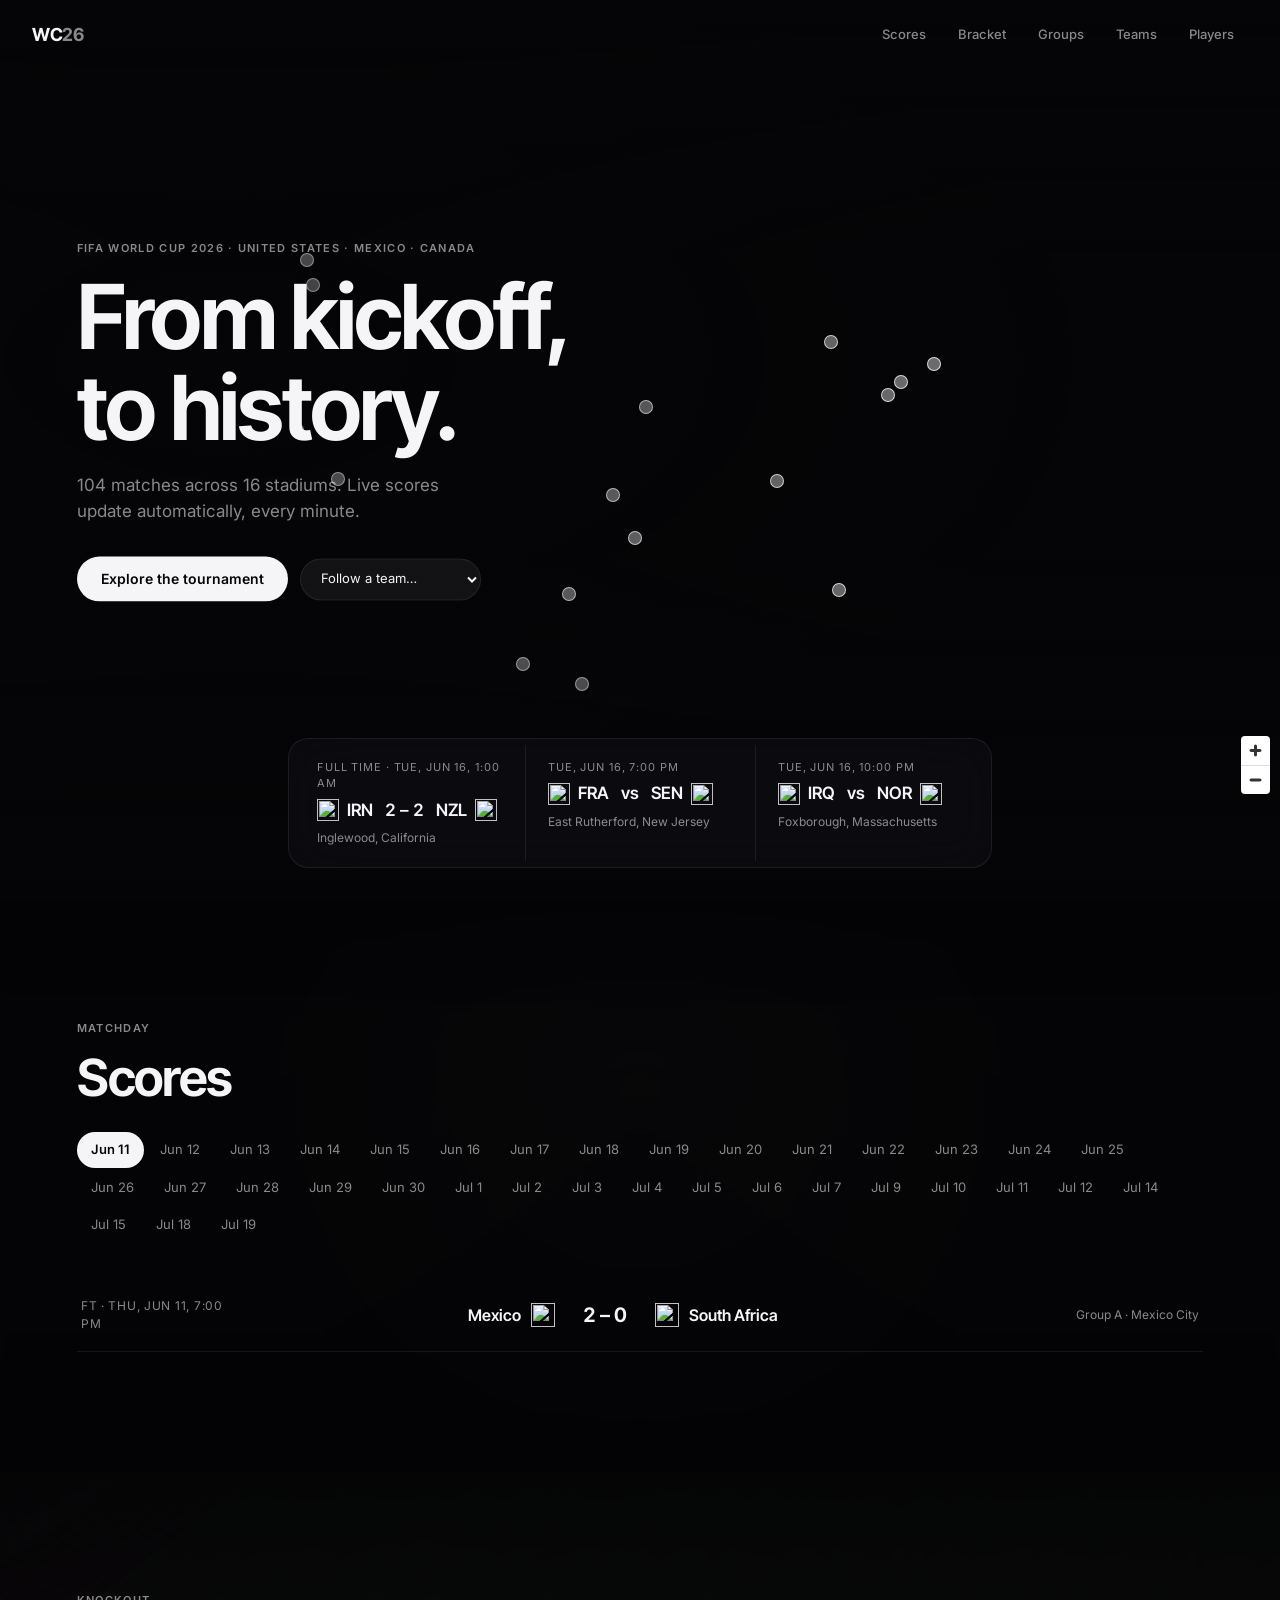
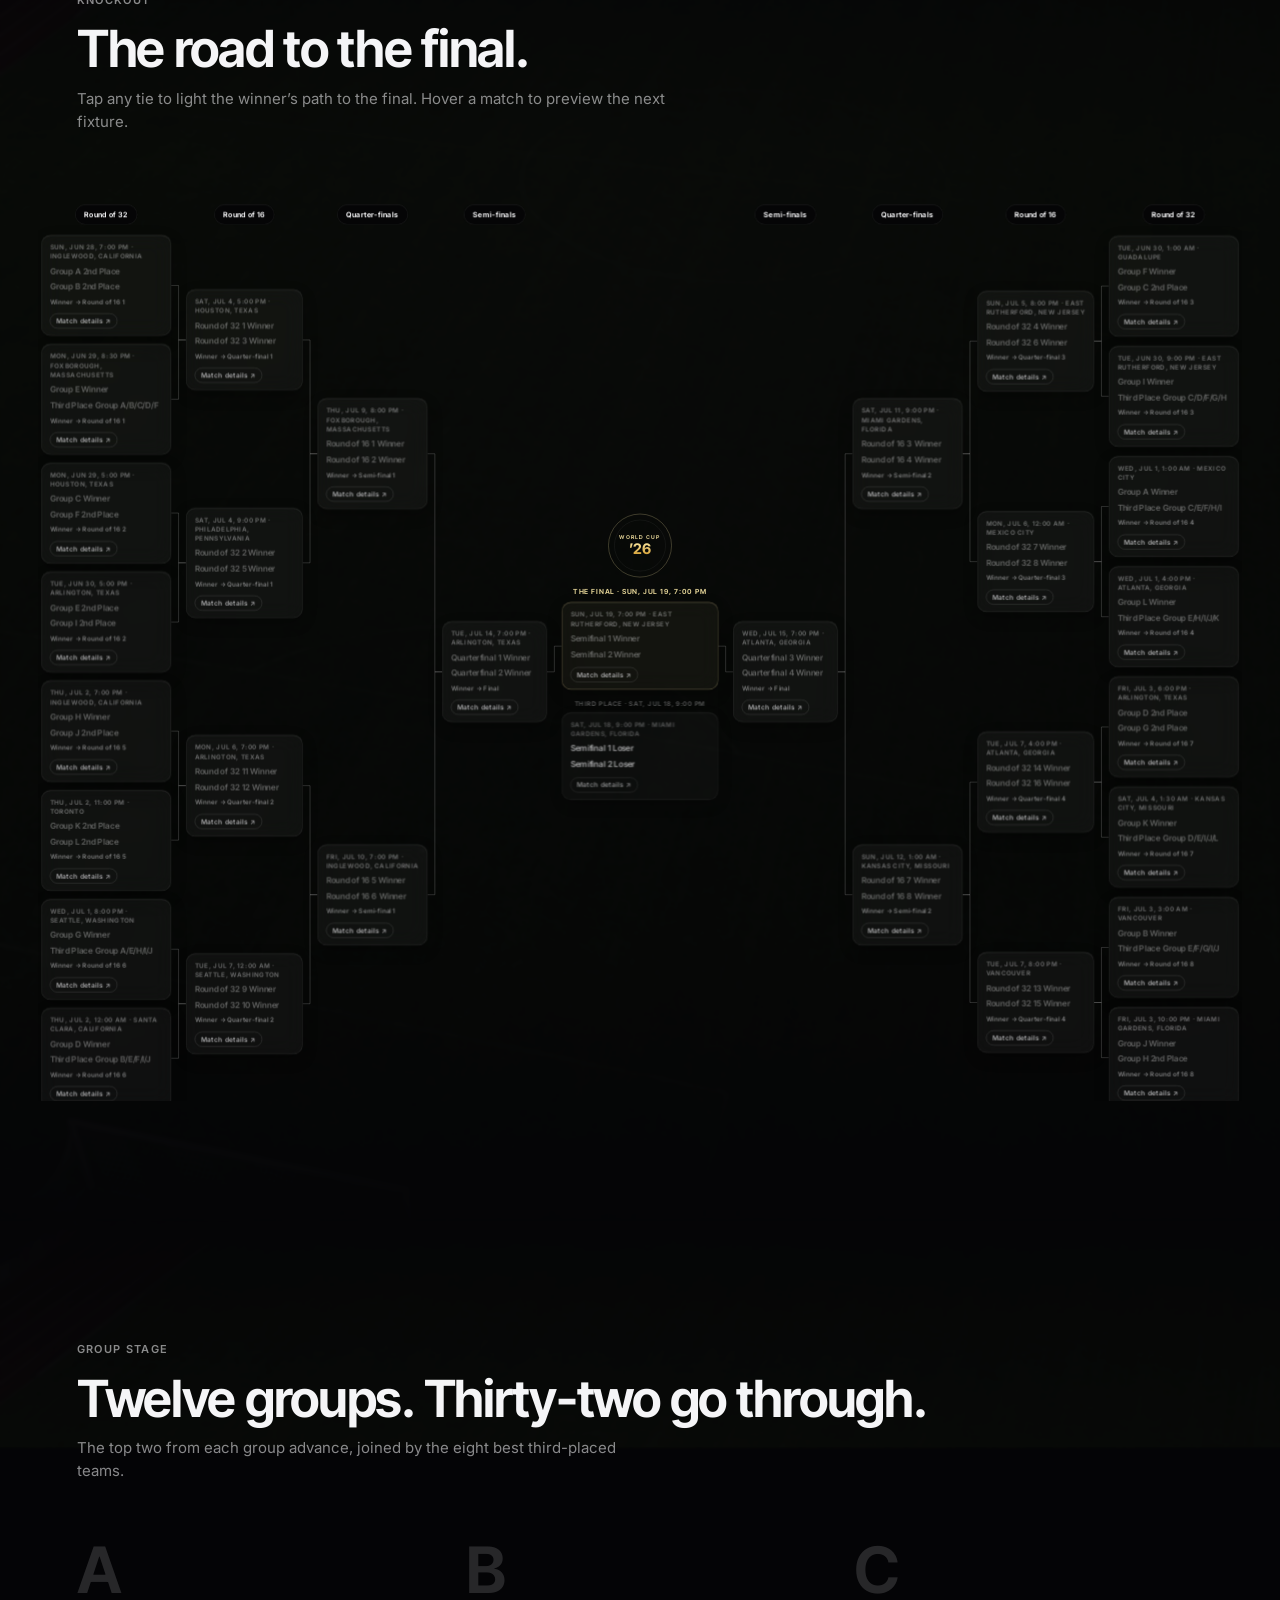
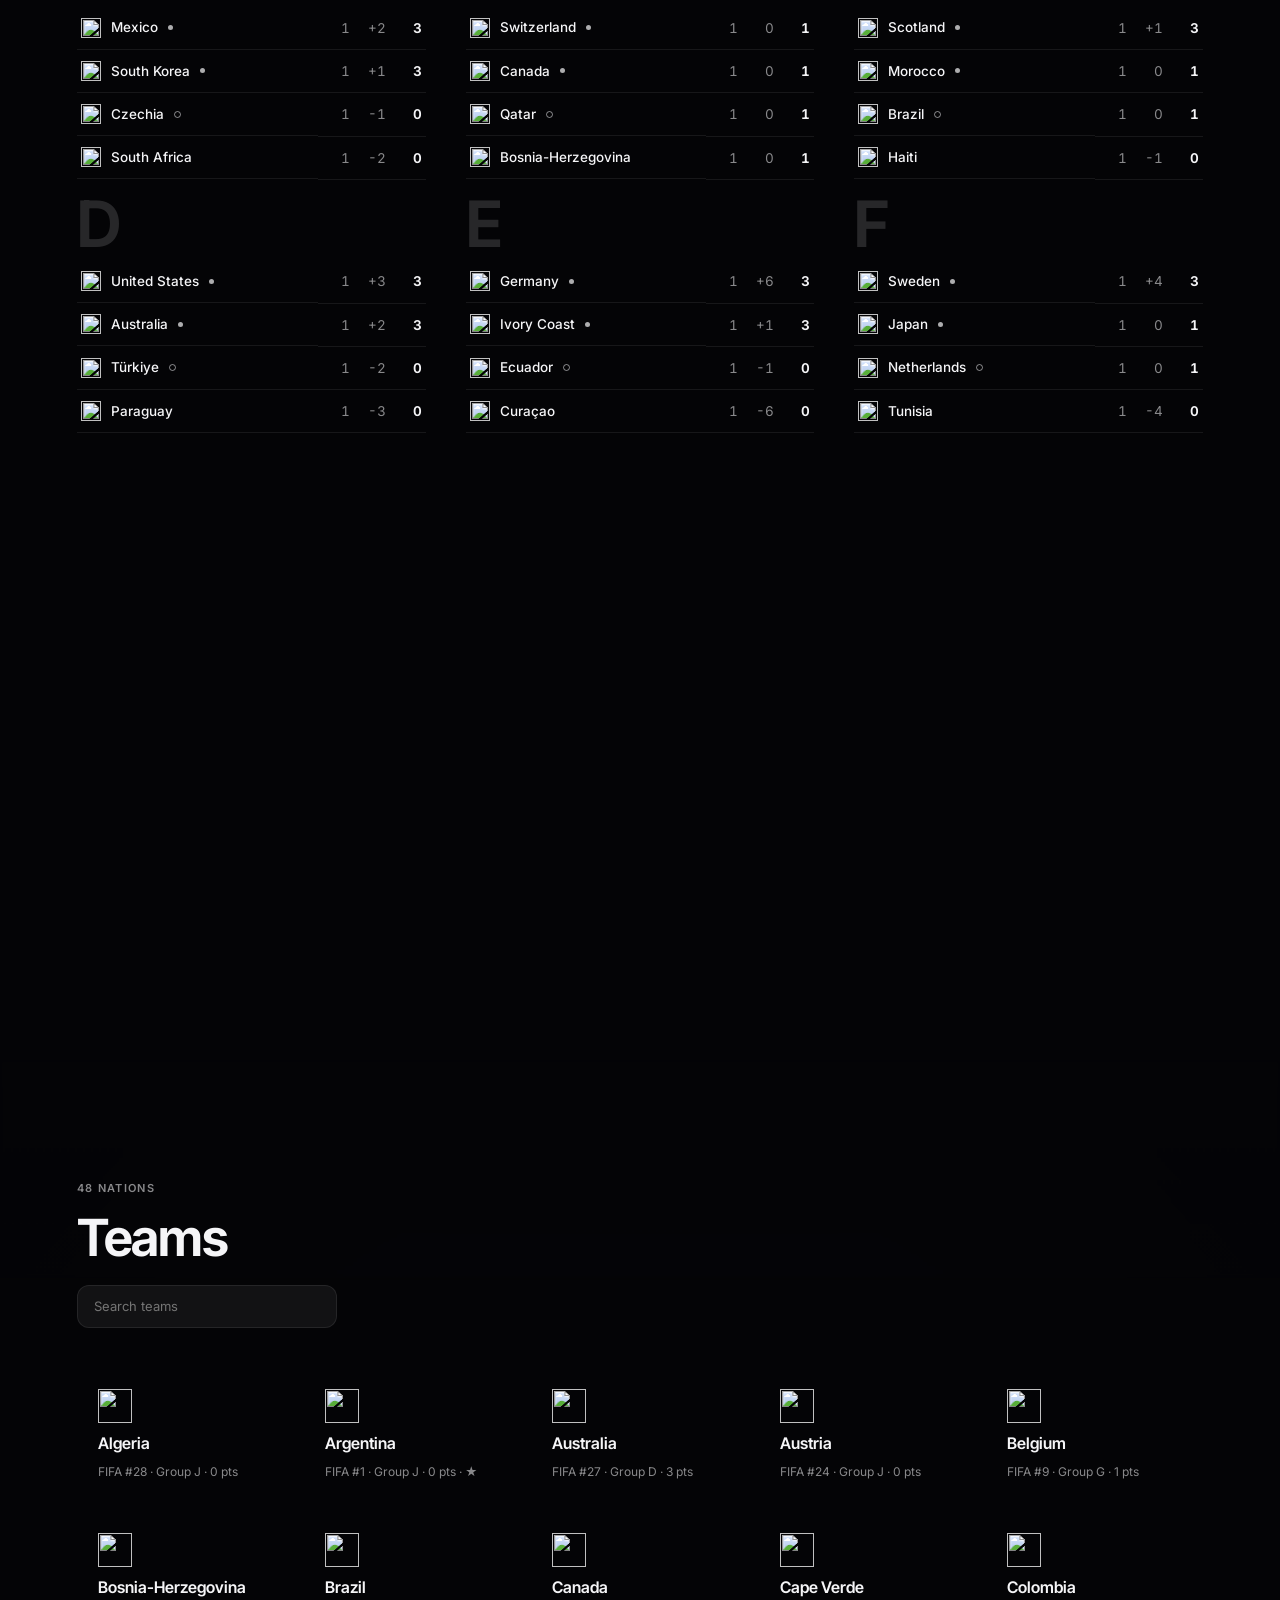
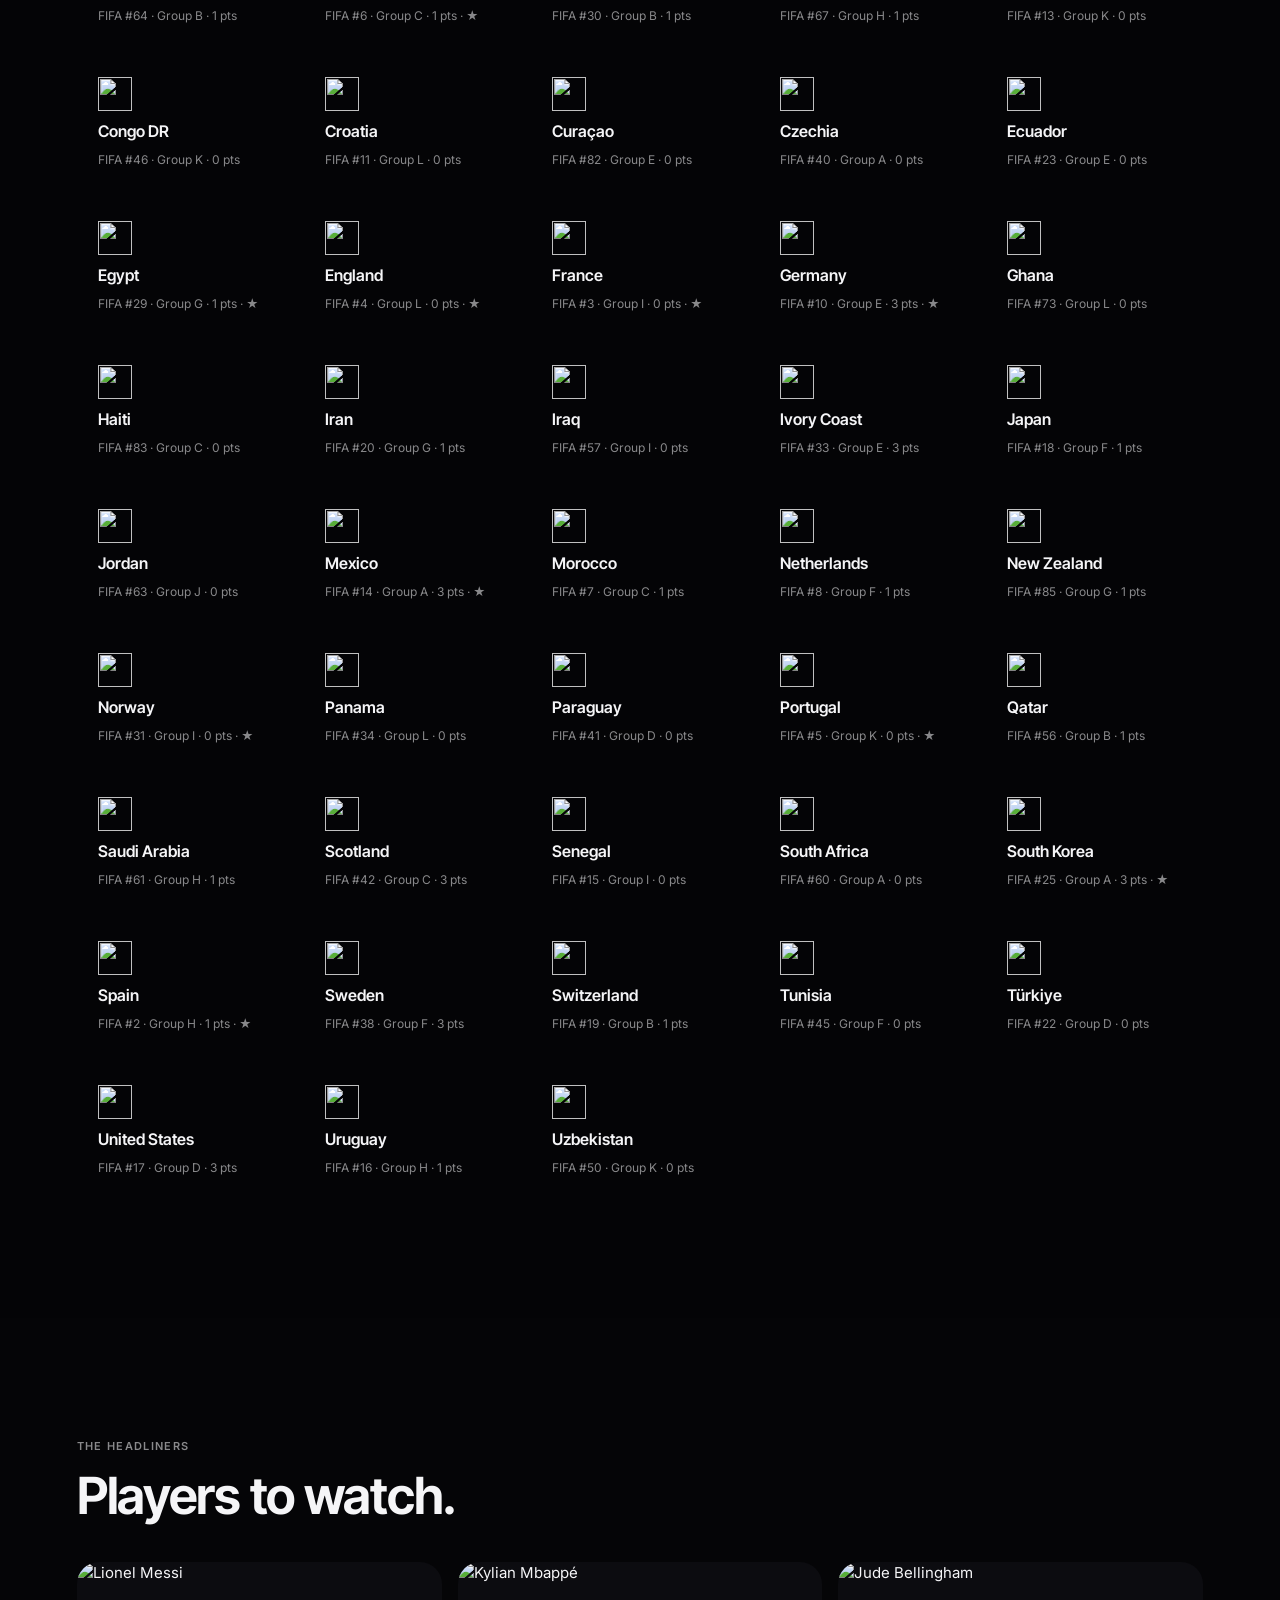
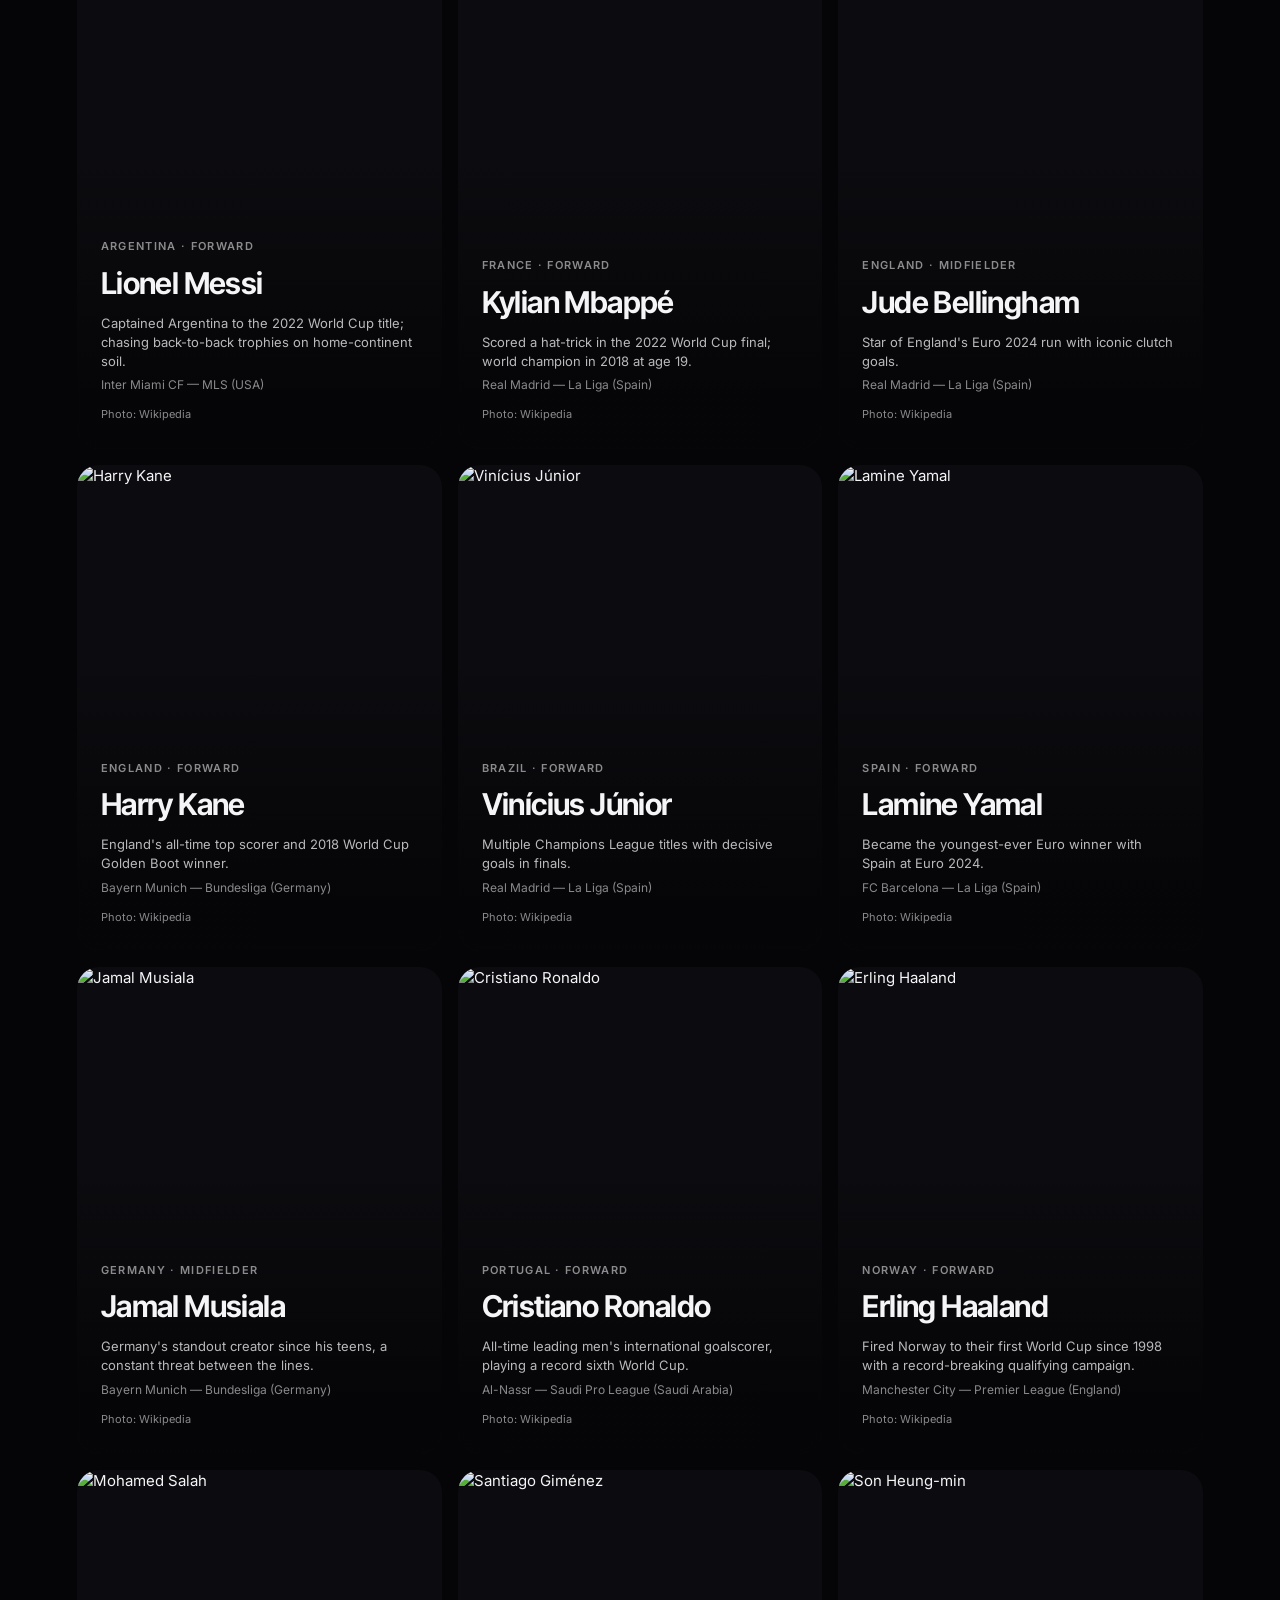
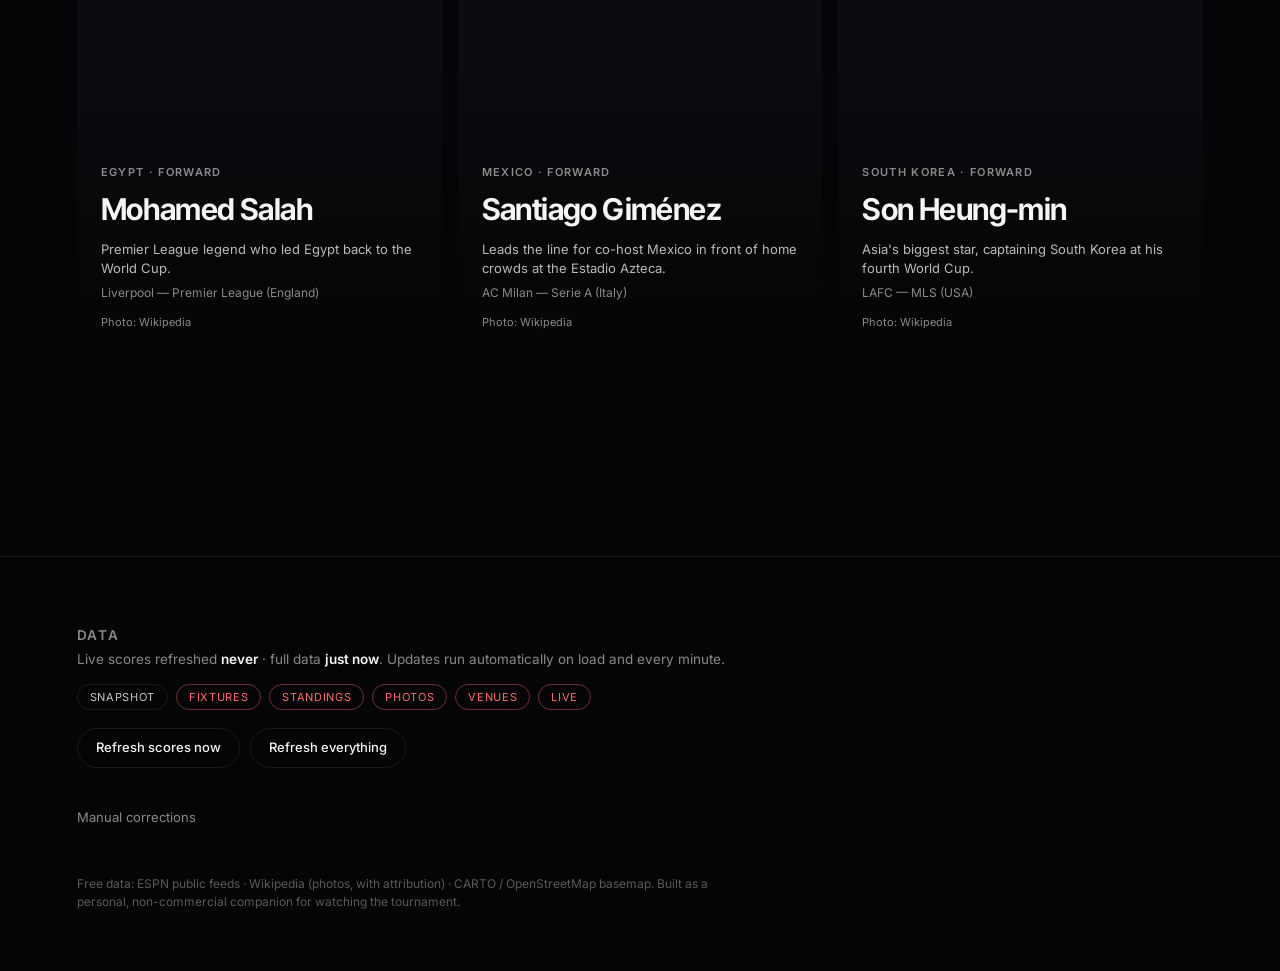
==== commit 840c01d3: "Correct World Cup bracket routes" ====
--- a/worldcup-dashboard/index.html
+++ b/worldcup-dashboard/index.html
@@ -11,7 +11,7 @@
       href="https://fonts.googleapis.com/css2?family=Inter+Tight:wght@500;600;650;700&family=Inter:wght@400;500;600&display=swap"
       rel="stylesheet"
     />
-    <script type="module" crossorigin src="./assets/index-4Rub2ShJ.js?v=ko7"></script>
+    <script type="module" crossorigin src="./assets/index-4Rub2ShJ.js?v=ko8"></script>
     <link rel="stylesheet" crossorigin href="./assets/index-DqaPqwCD.css">
     <link rel="stylesheet" href="./assets/background-videos.css?v=ko3">
     <link rel="stylesheet" href="./assets/dashboard-fixes.css?v=ko5">
--- a/worldcup-dashboard/assets/dashboard-fixes.css
+++ b/worldcup-dashboard/assets/dashboard-fixes.css
@@ -215,6 +215,20 @@
   white-space: nowrap;
 }
 
+@media (min-width: 1001px) {
+  .wc-ko-col {
+    padding-top: 46px;
+  }
+
+  .wc-ko-col h4 {
+    position: absolute;
+    top: 0;
+    left: 50%;
+    margin: 0;
+    transform: translateX(-50%);
+  }
+}
+
 /* ---- tile ---- */
 .wc-ko-tile {
   position: relative;
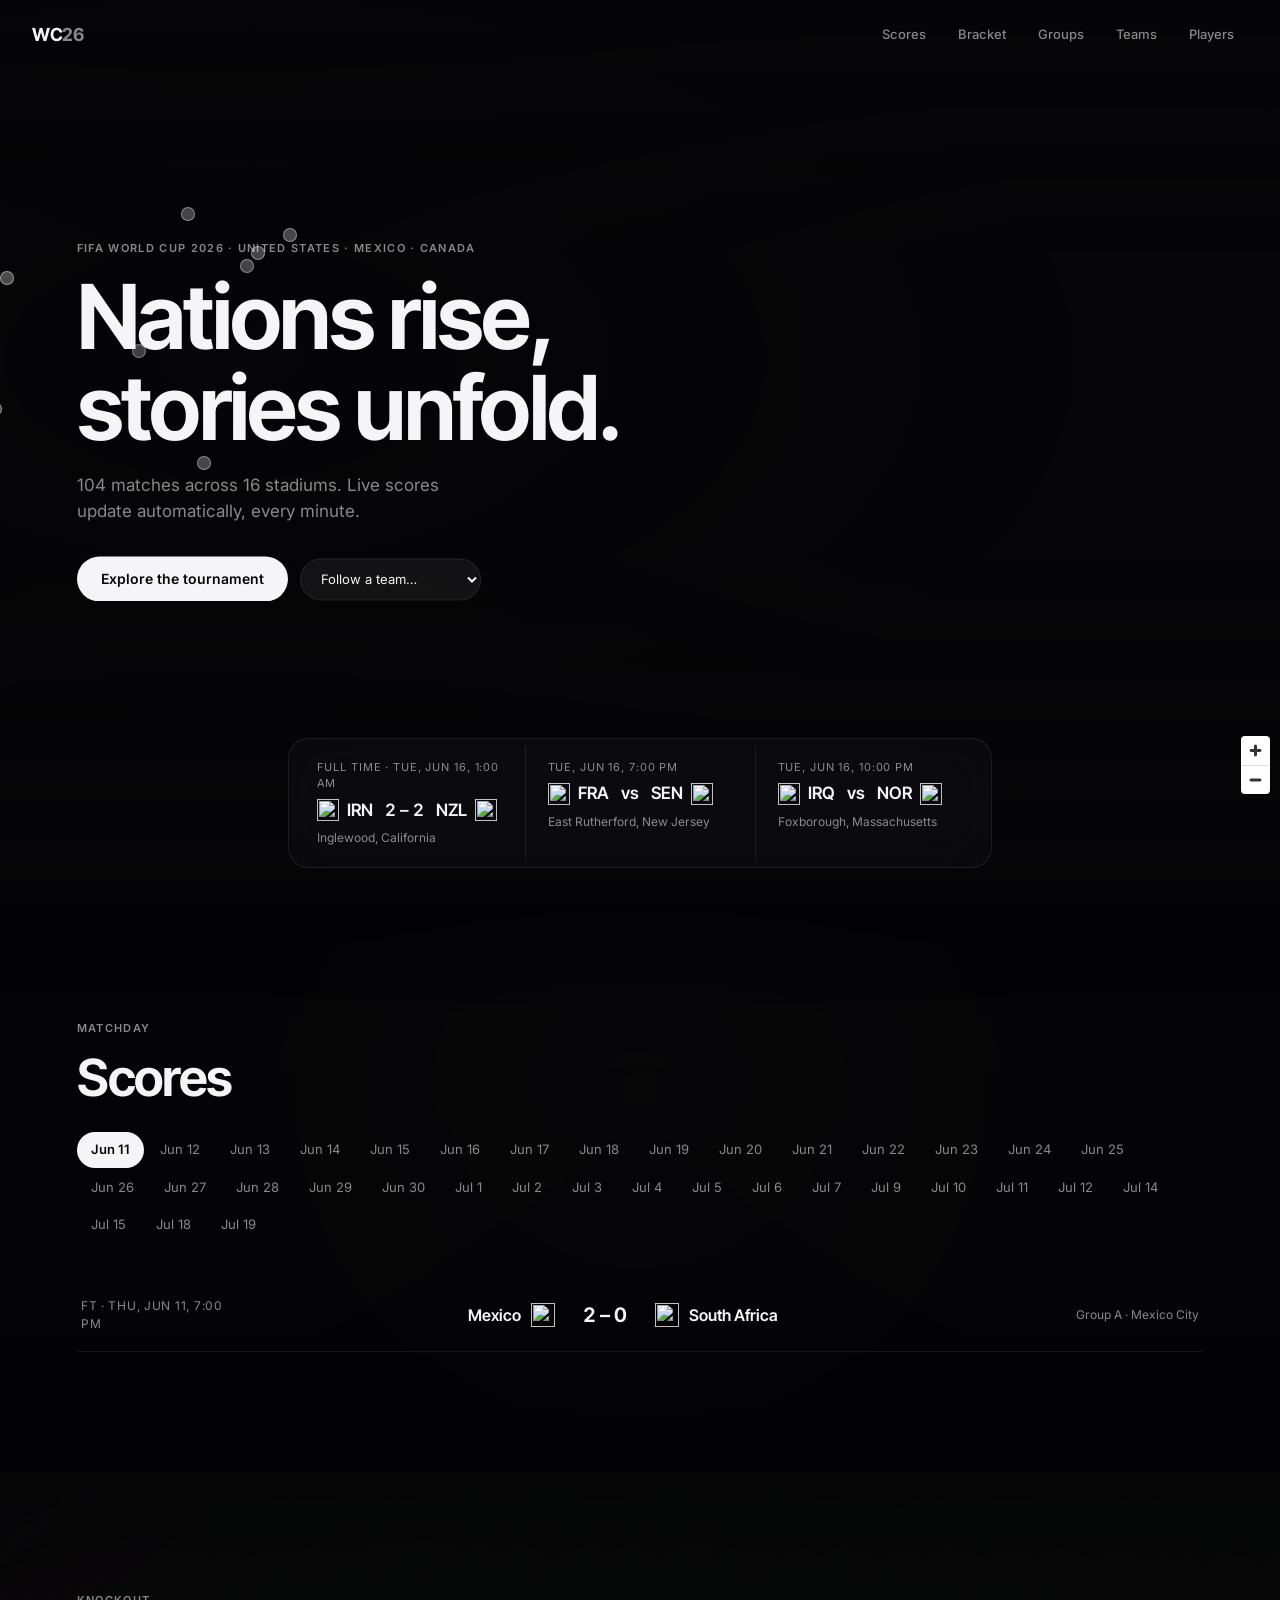
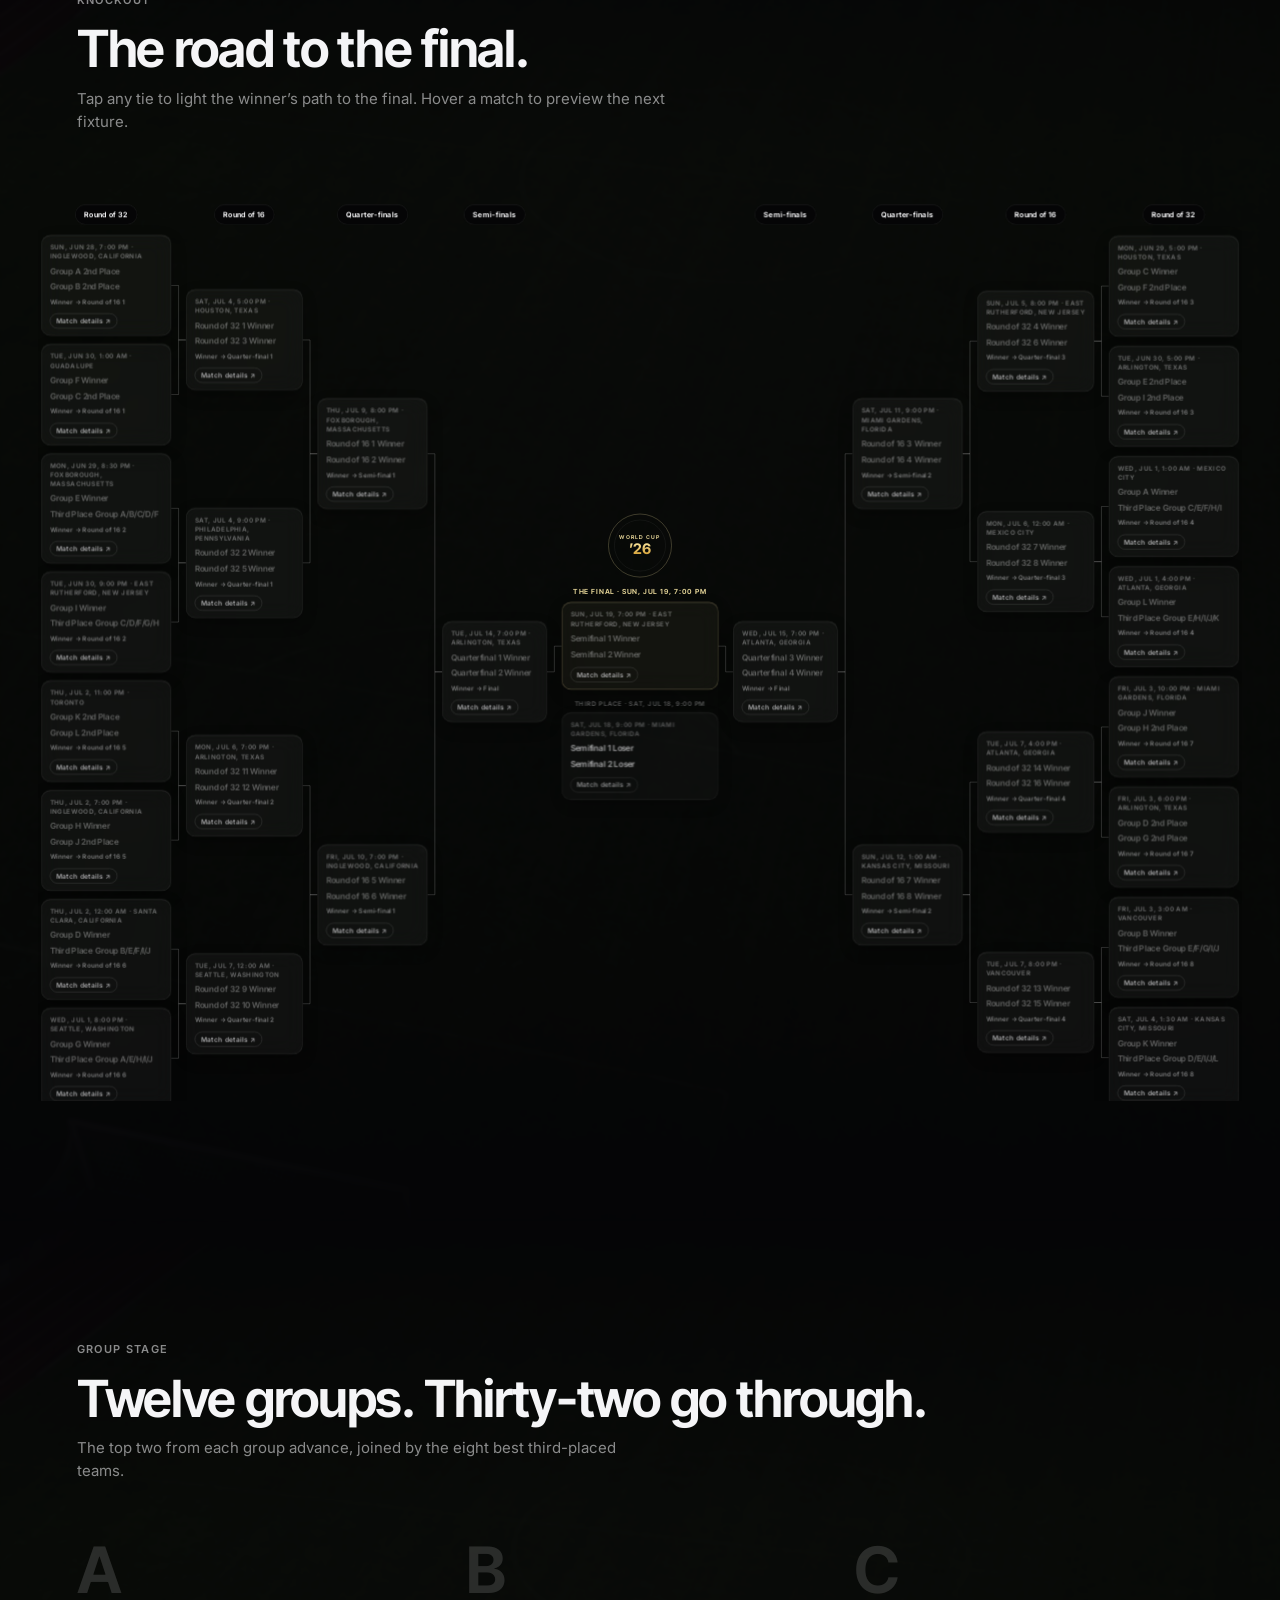
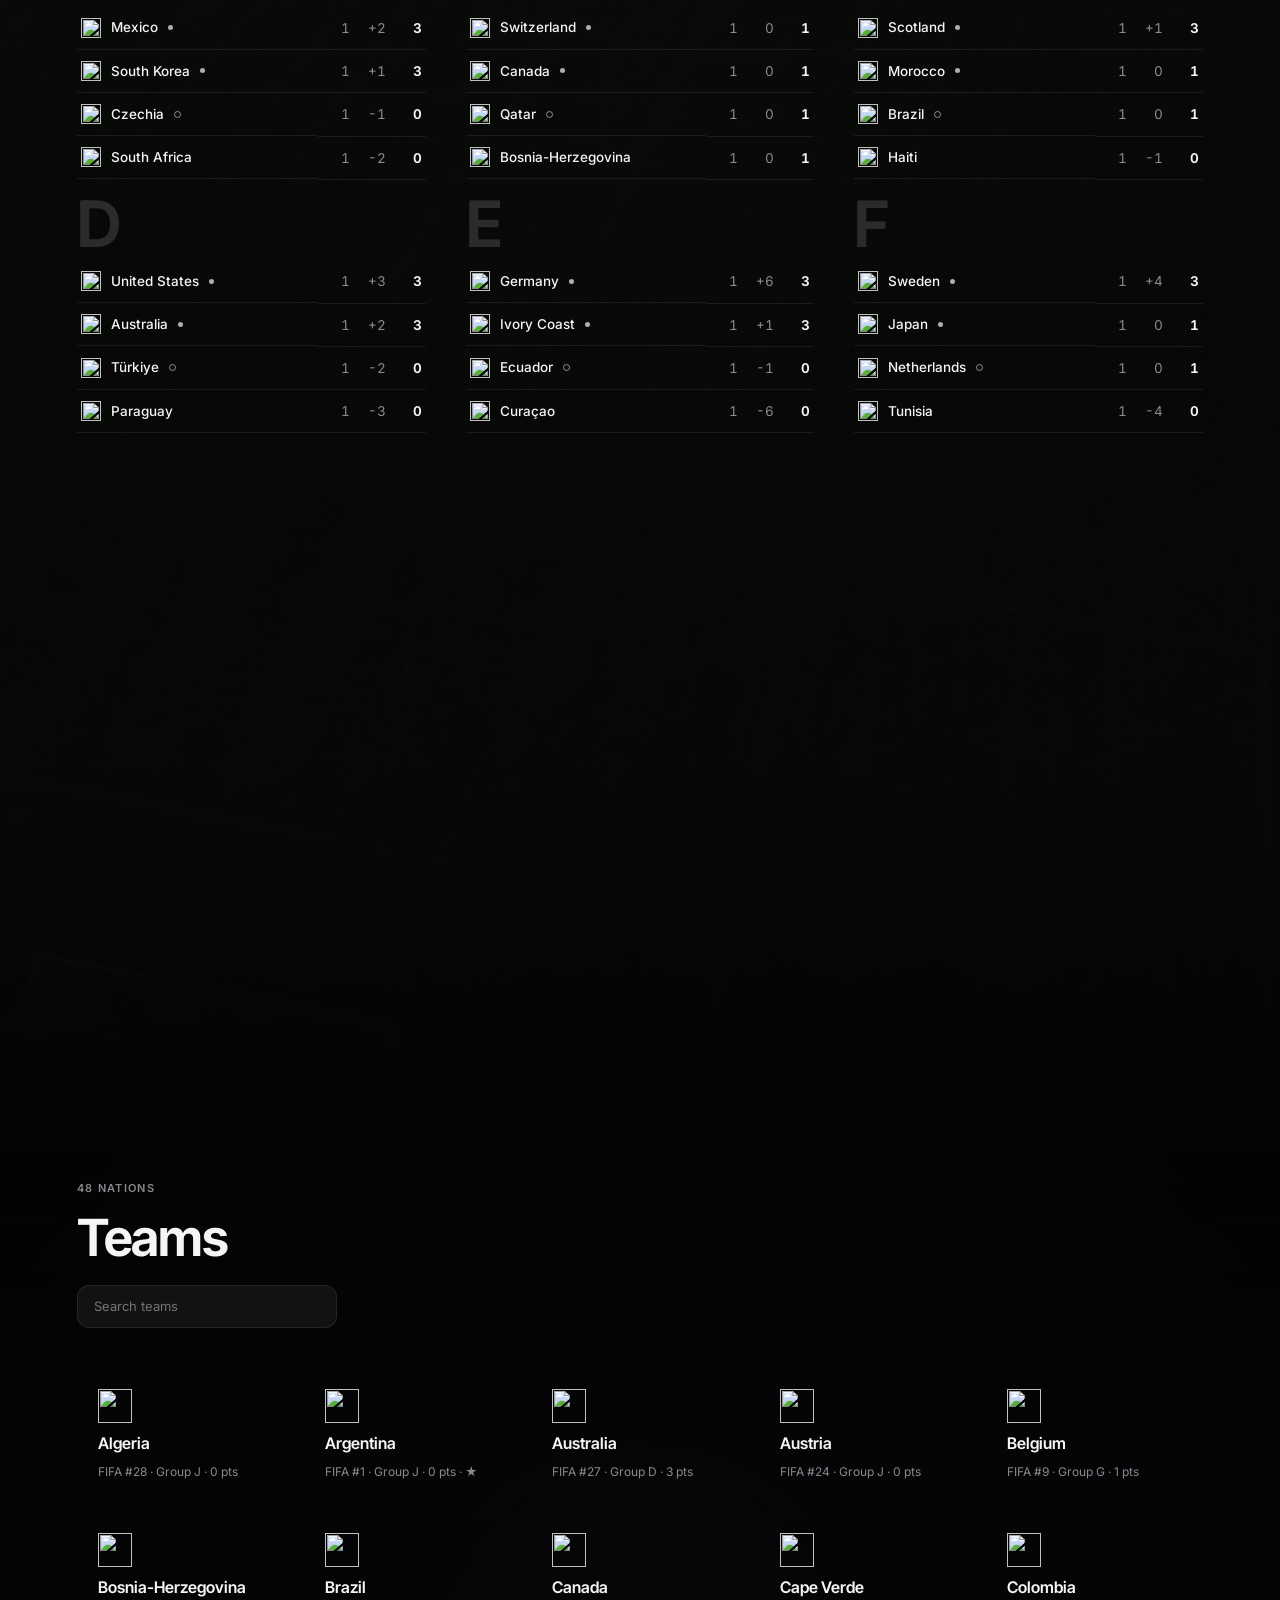
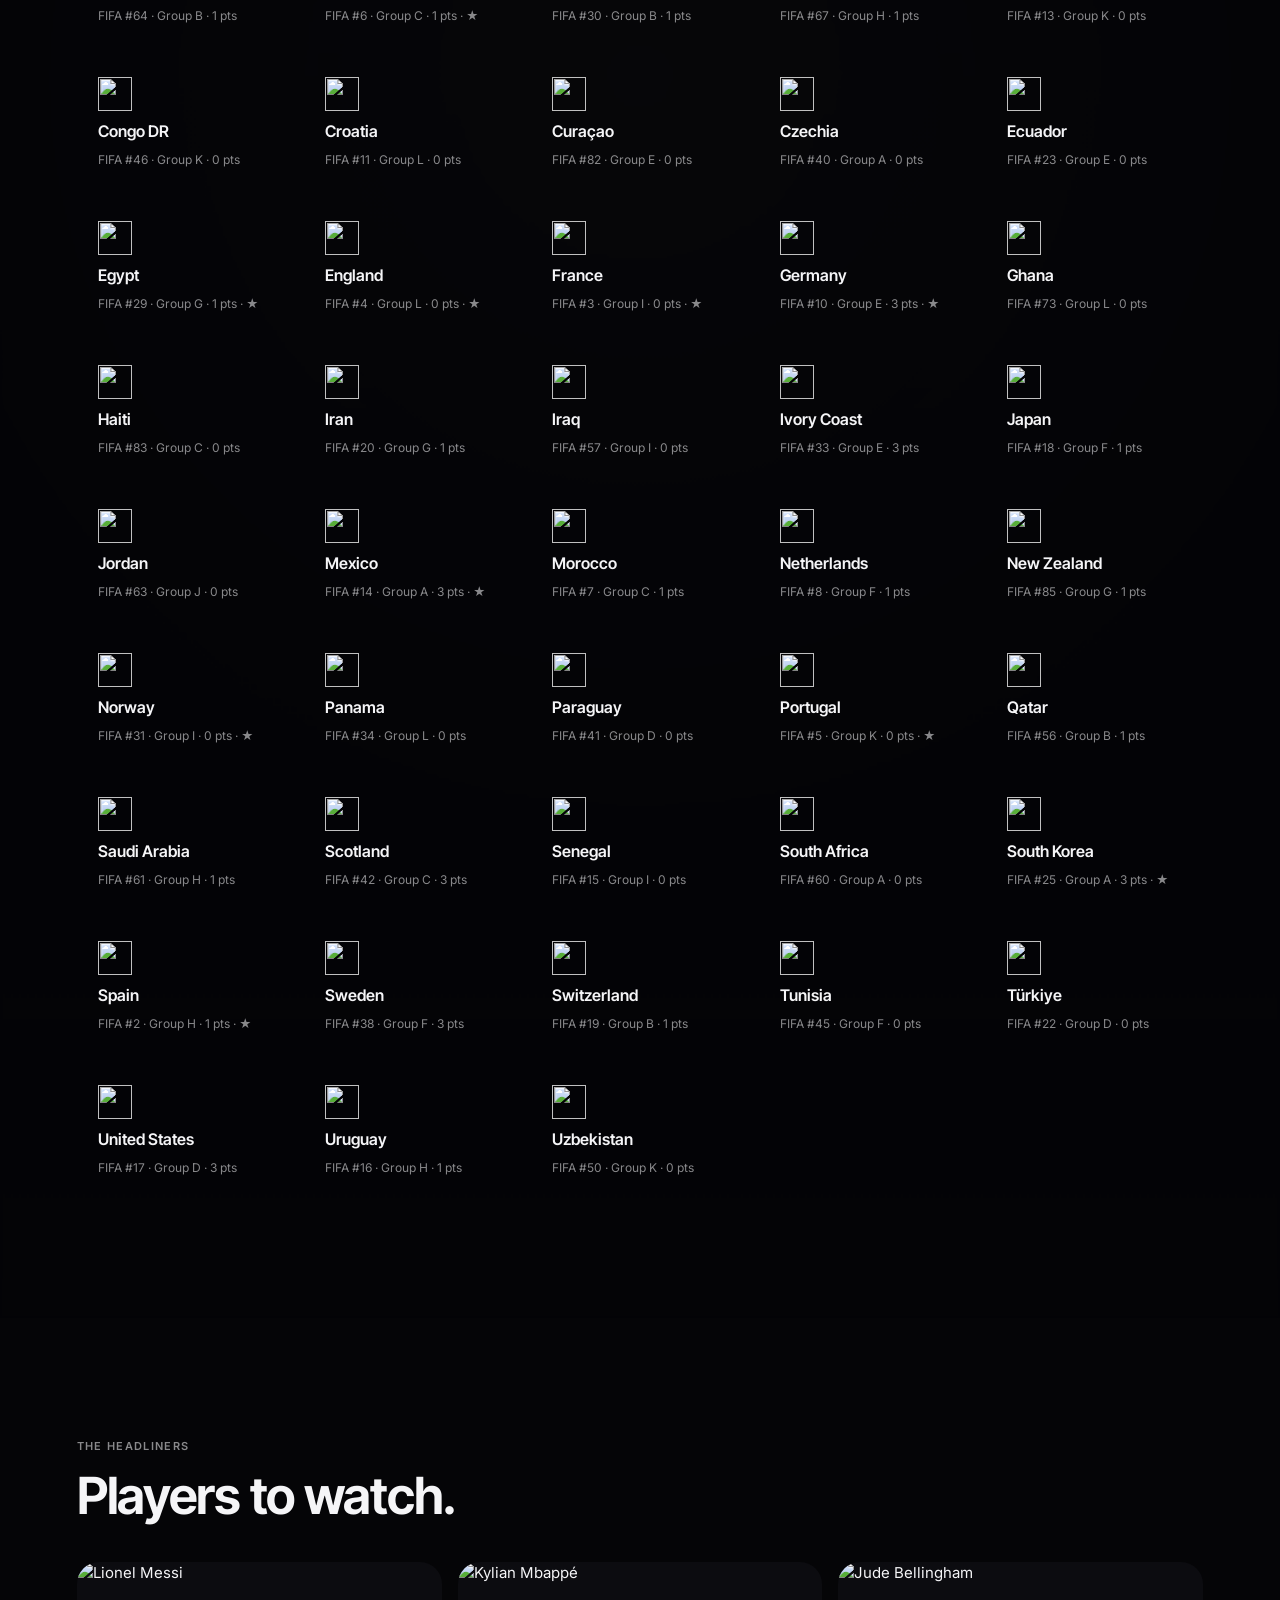
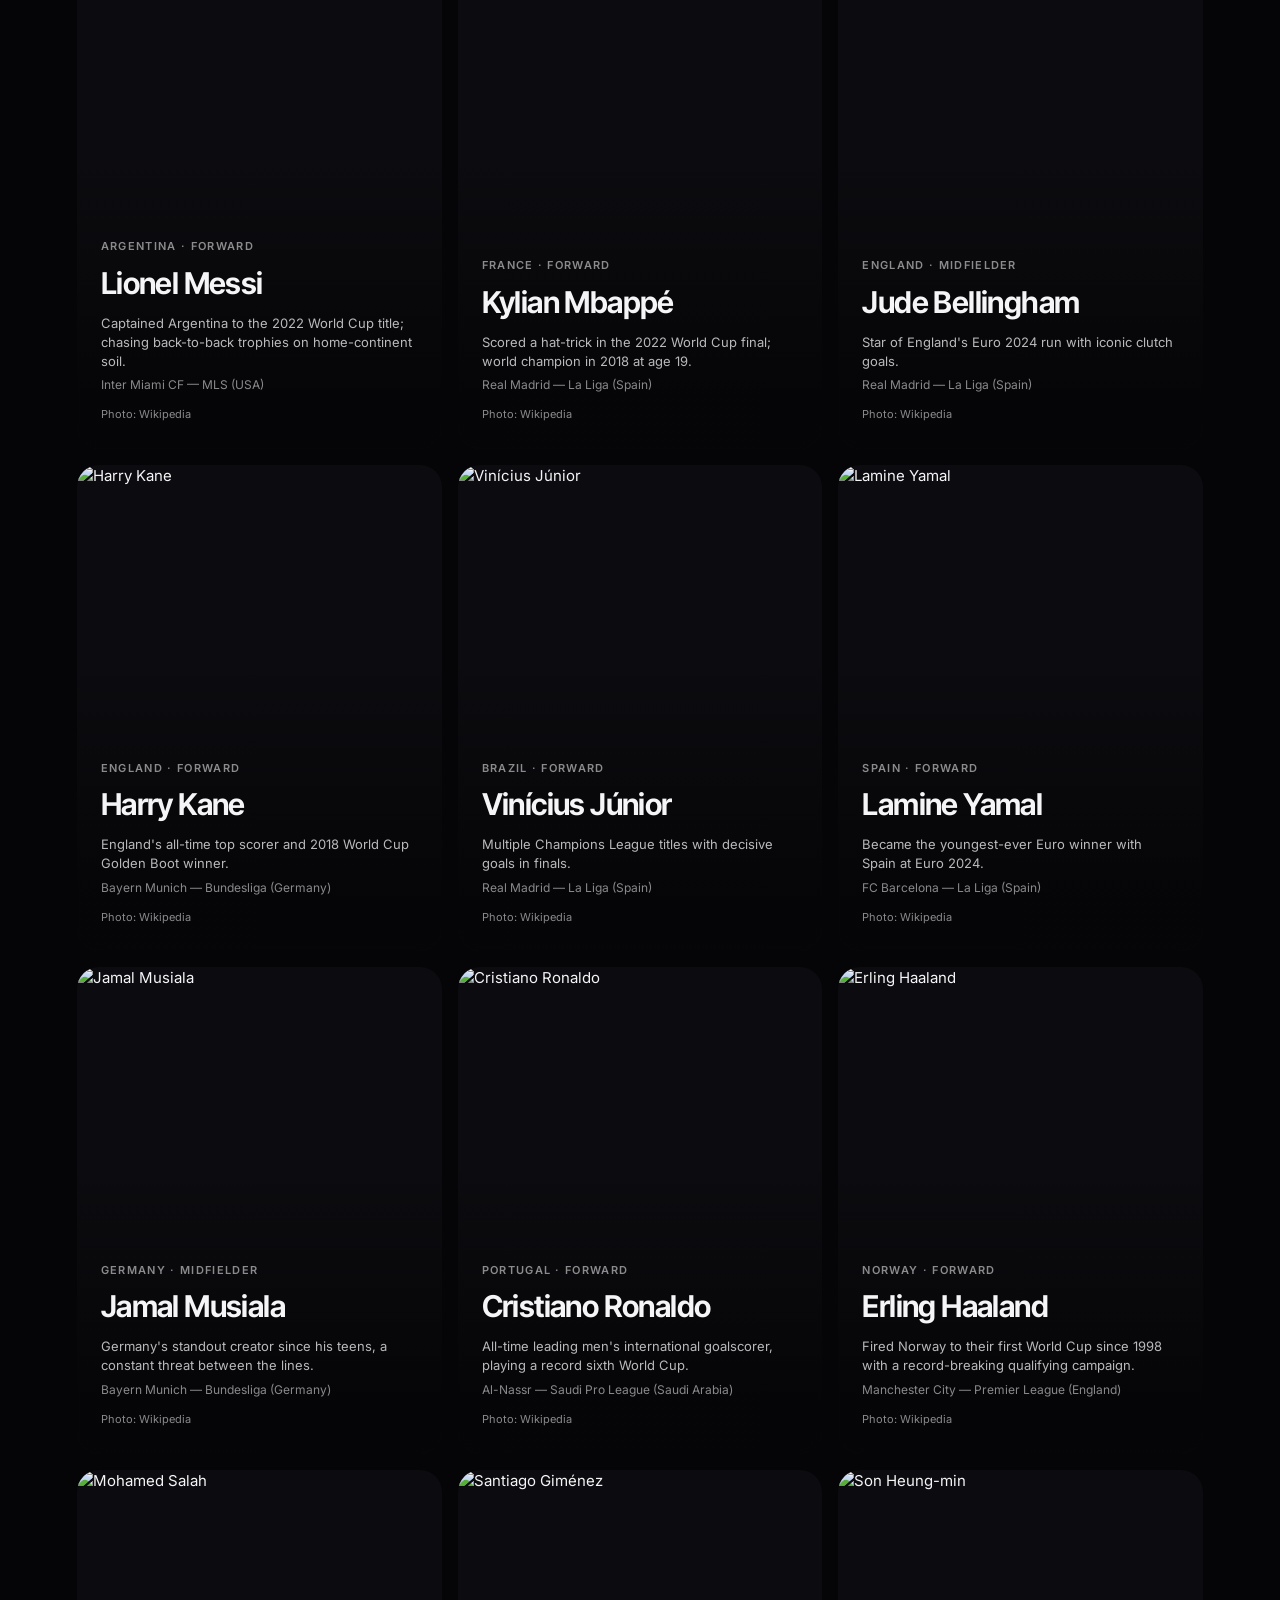
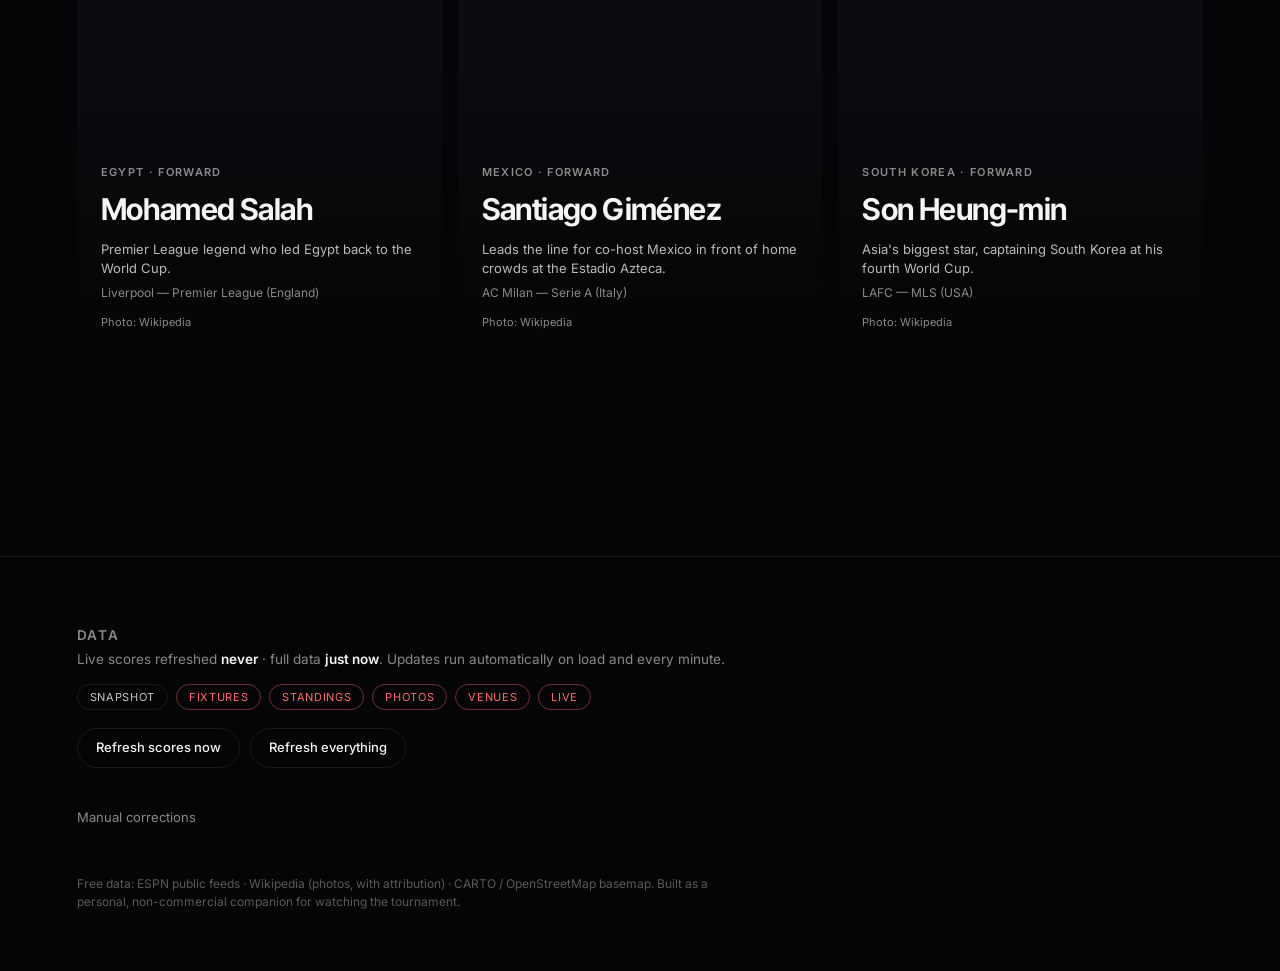
==== commit 3d2a20a8: "Fix World Cup bracket match order routes" ====
--- a/worldcup-dashboard/index.html
+++ b/worldcup-dashboard/index.html
@@ -11,7 +11,7 @@
       href="https://fonts.googleapis.com/css2?family=Inter+Tight:wght@500;600;650;700&family=Inter:wght@400;500;600&display=swap"
       rel="stylesheet"
     />
-    <script type="module" crossorigin src="./assets/index-4Rub2ShJ.js?v=ko8"></script>
+    <script type="module" crossorigin src="./assets/index-4Rub2ShJ.js?v=ko9"></script>
     <link rel="stylesheet" crossorigin href="./assets/index-DqaPqwCD.css">
     <link rel="stylesheet" href="./assets/background-videos.css?v=ko3">
     <link rel="stylesheet" href="./assets/dashboard-fixes.css?v=ko5">
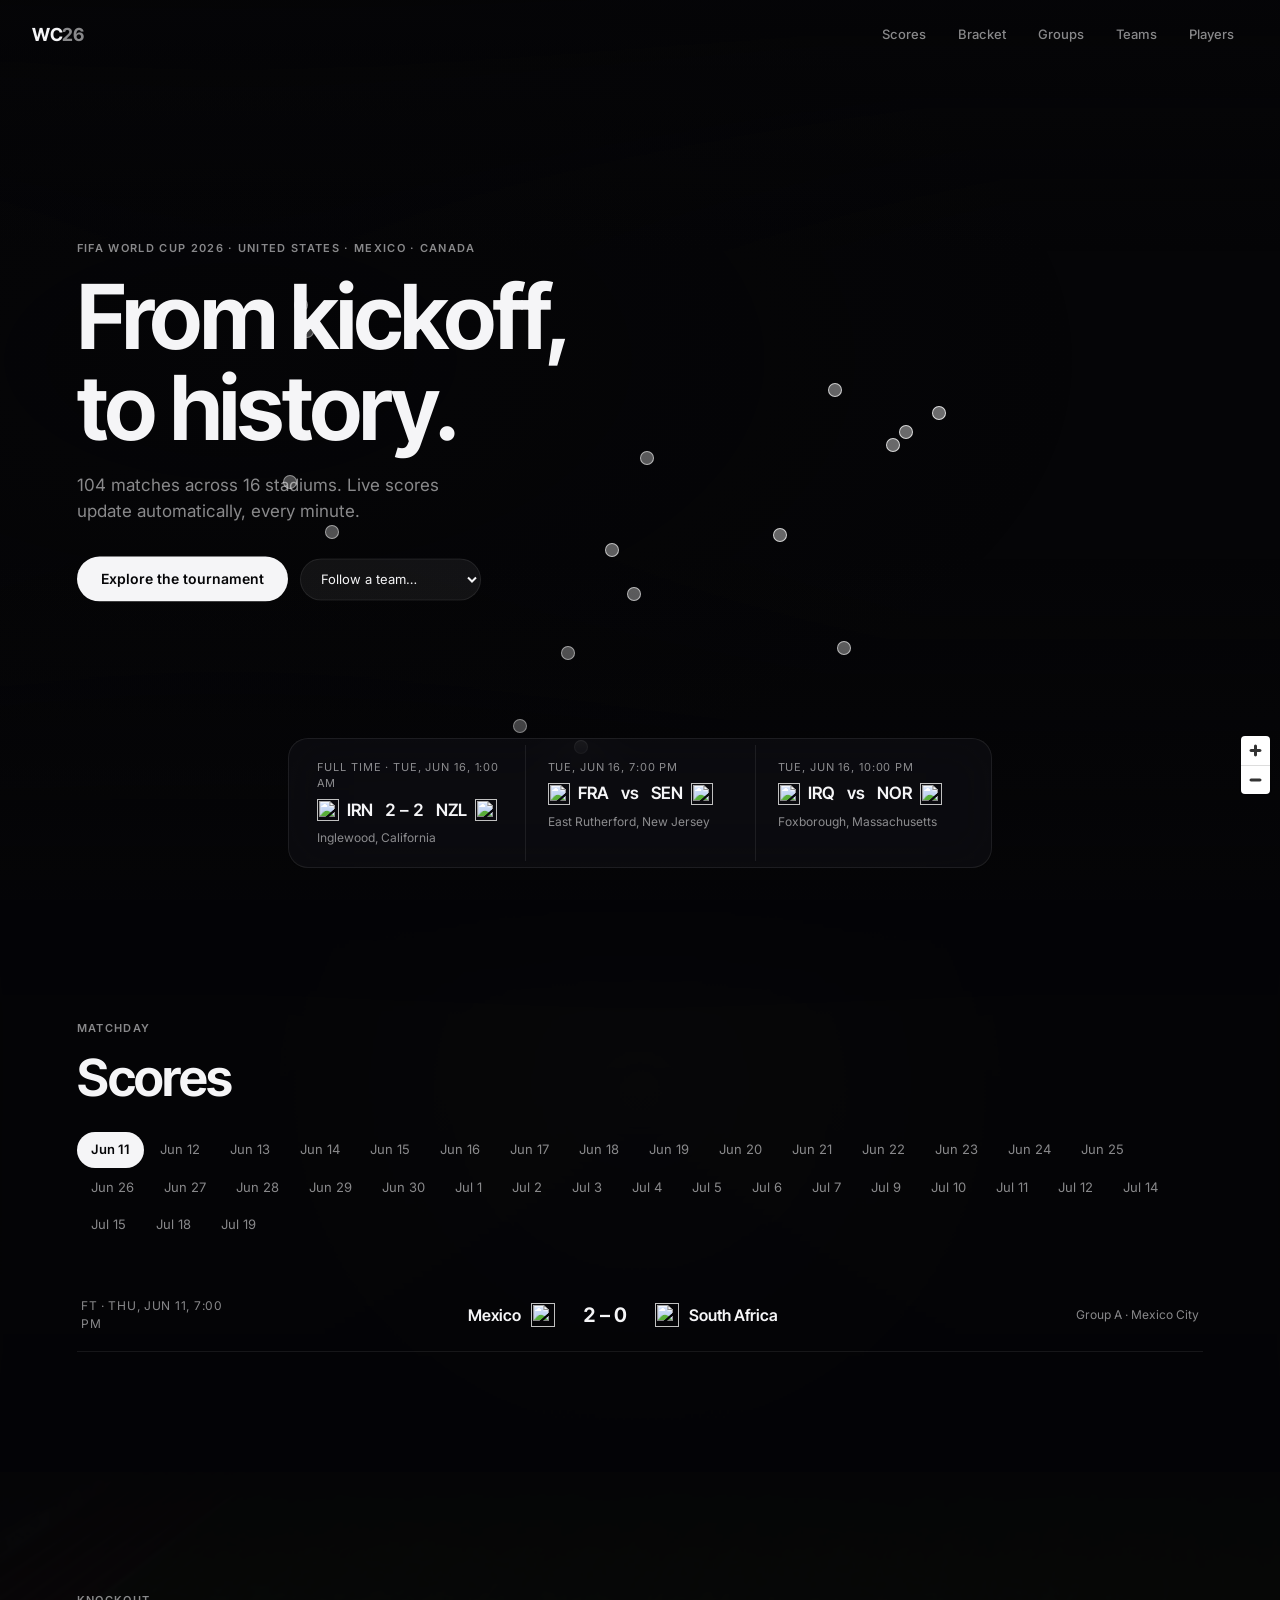
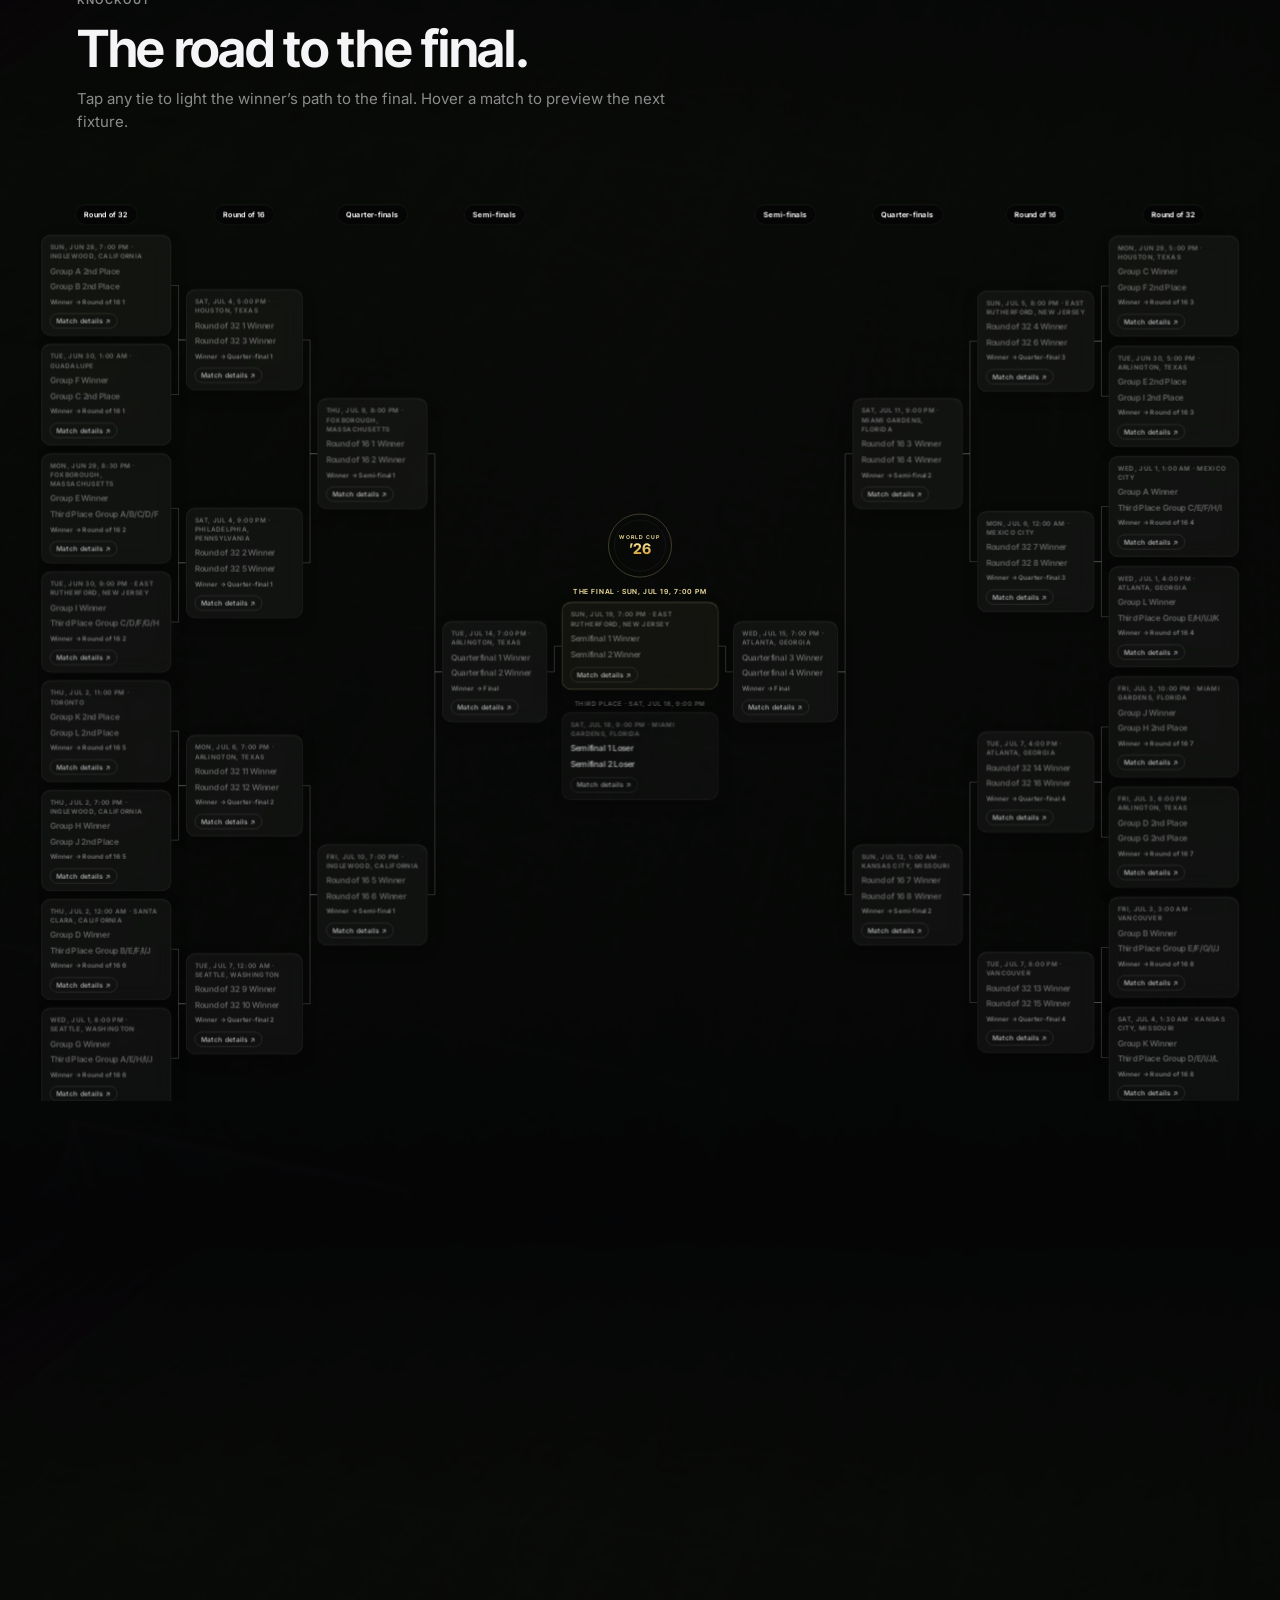
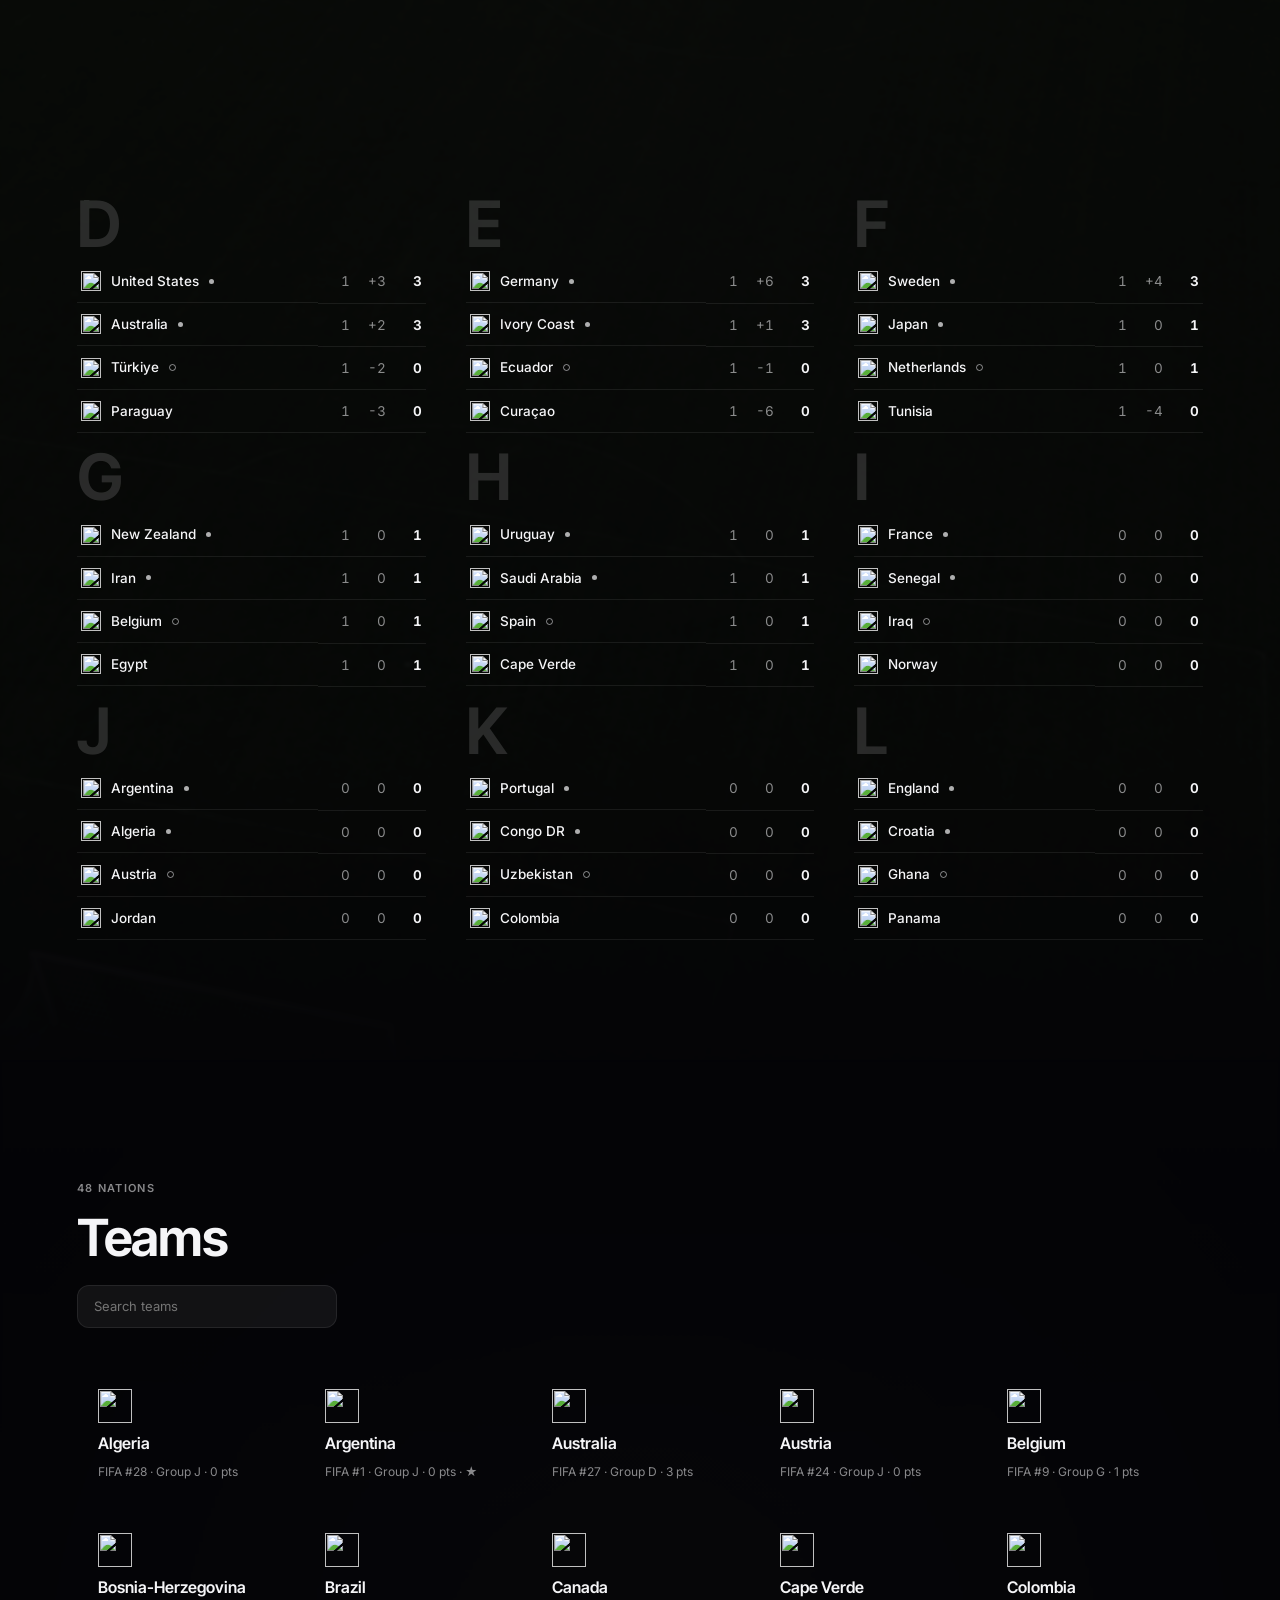
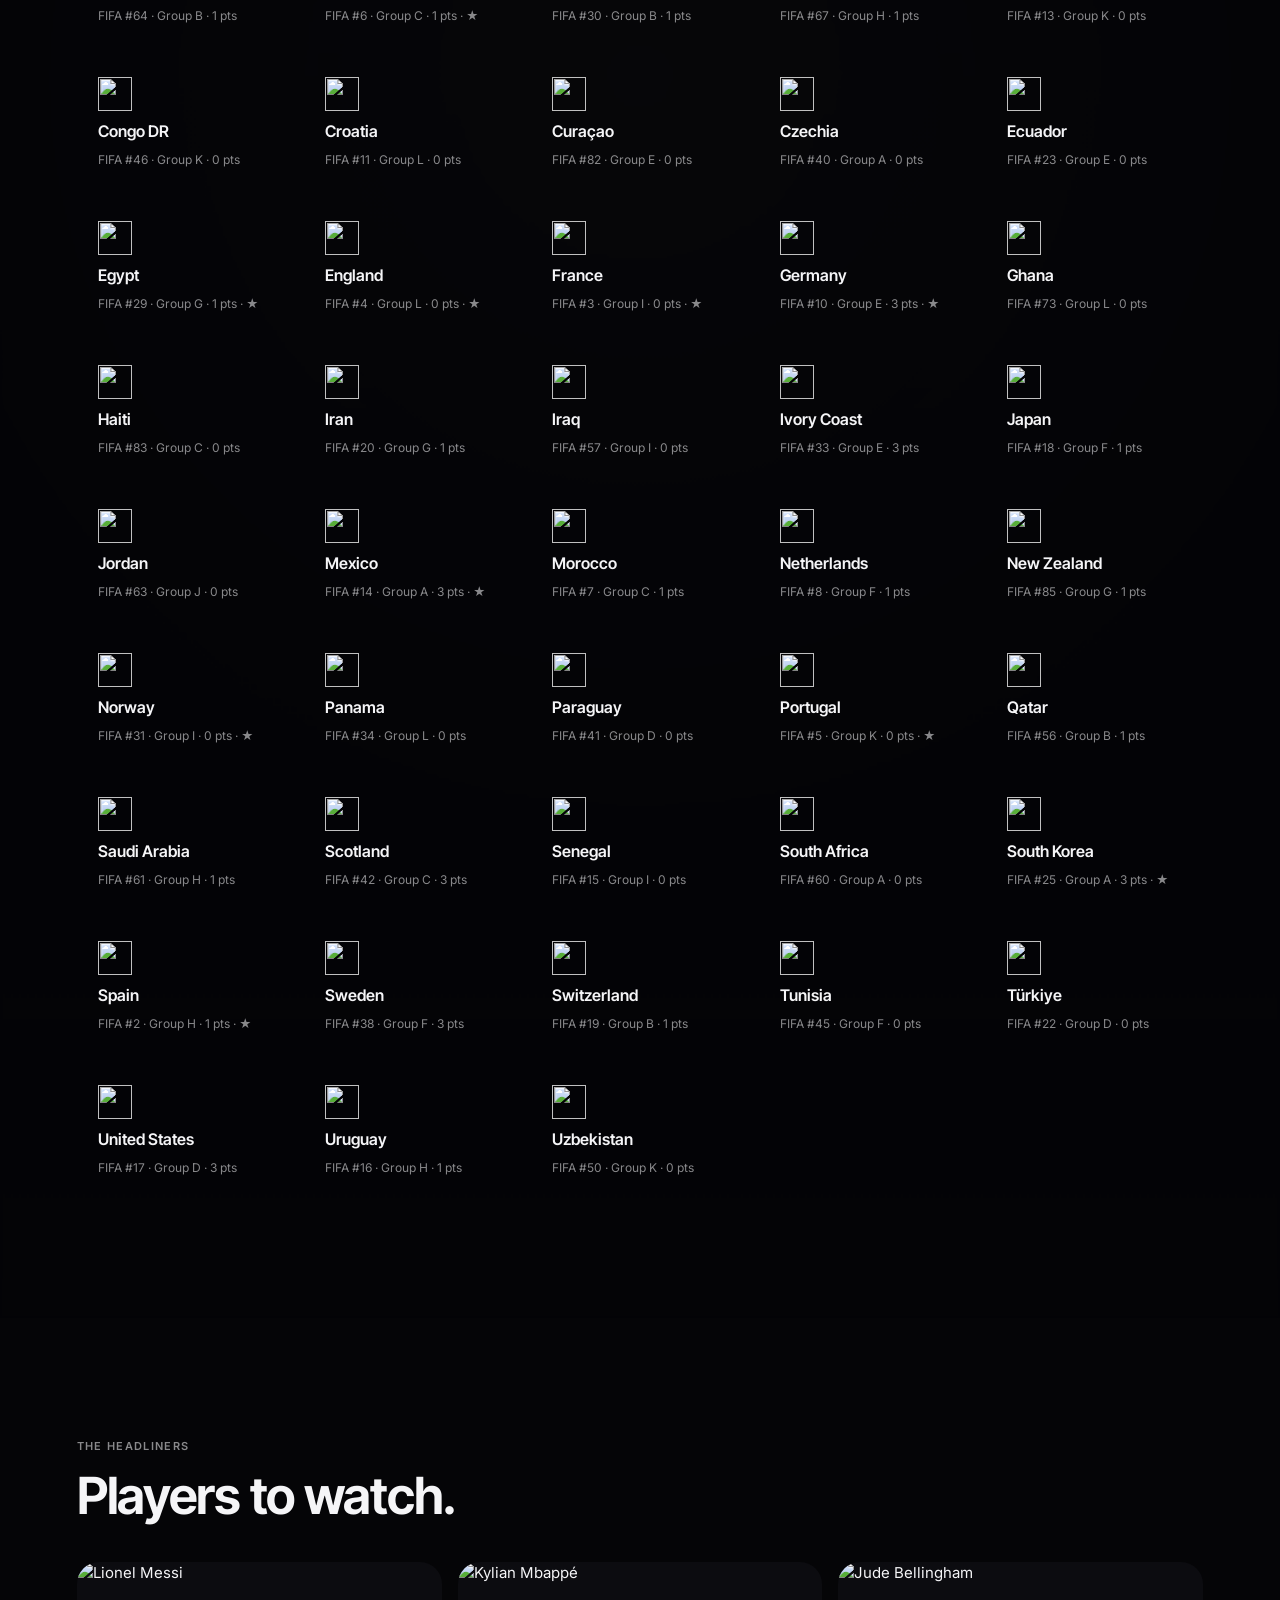
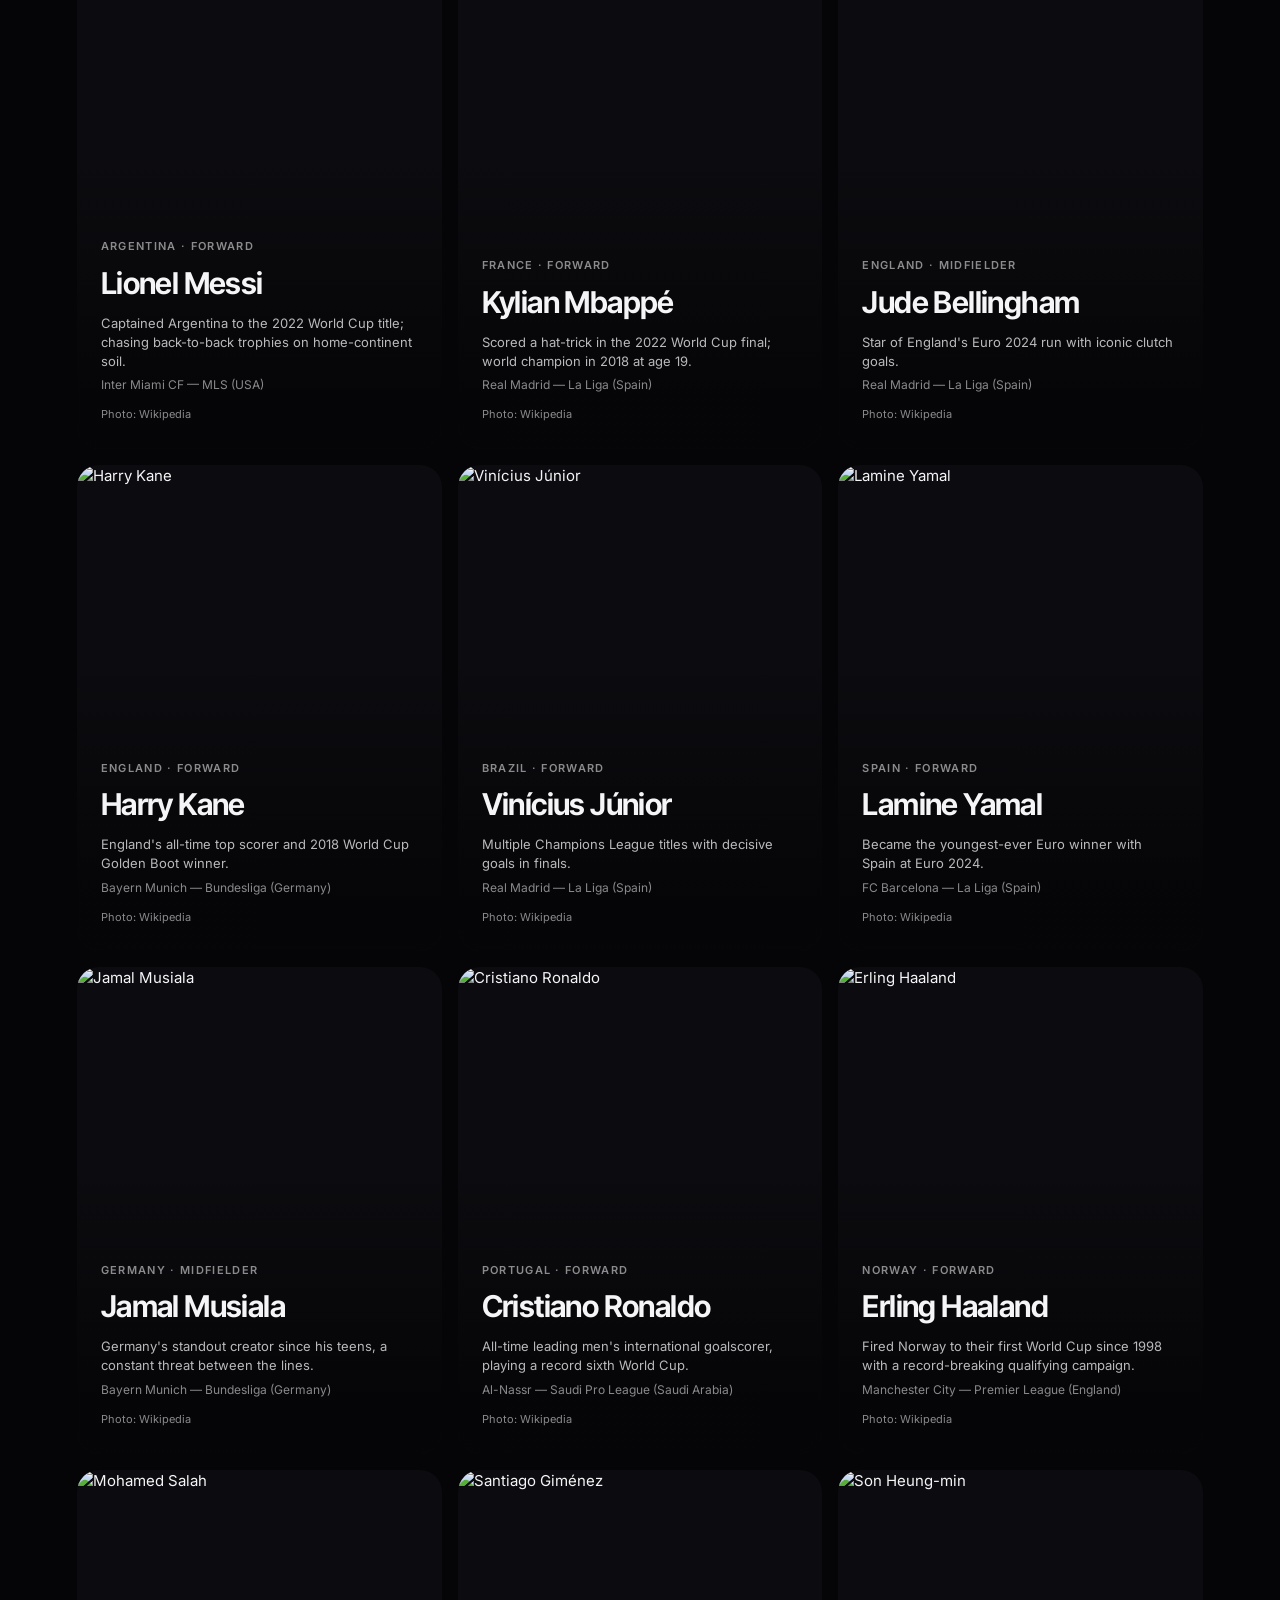
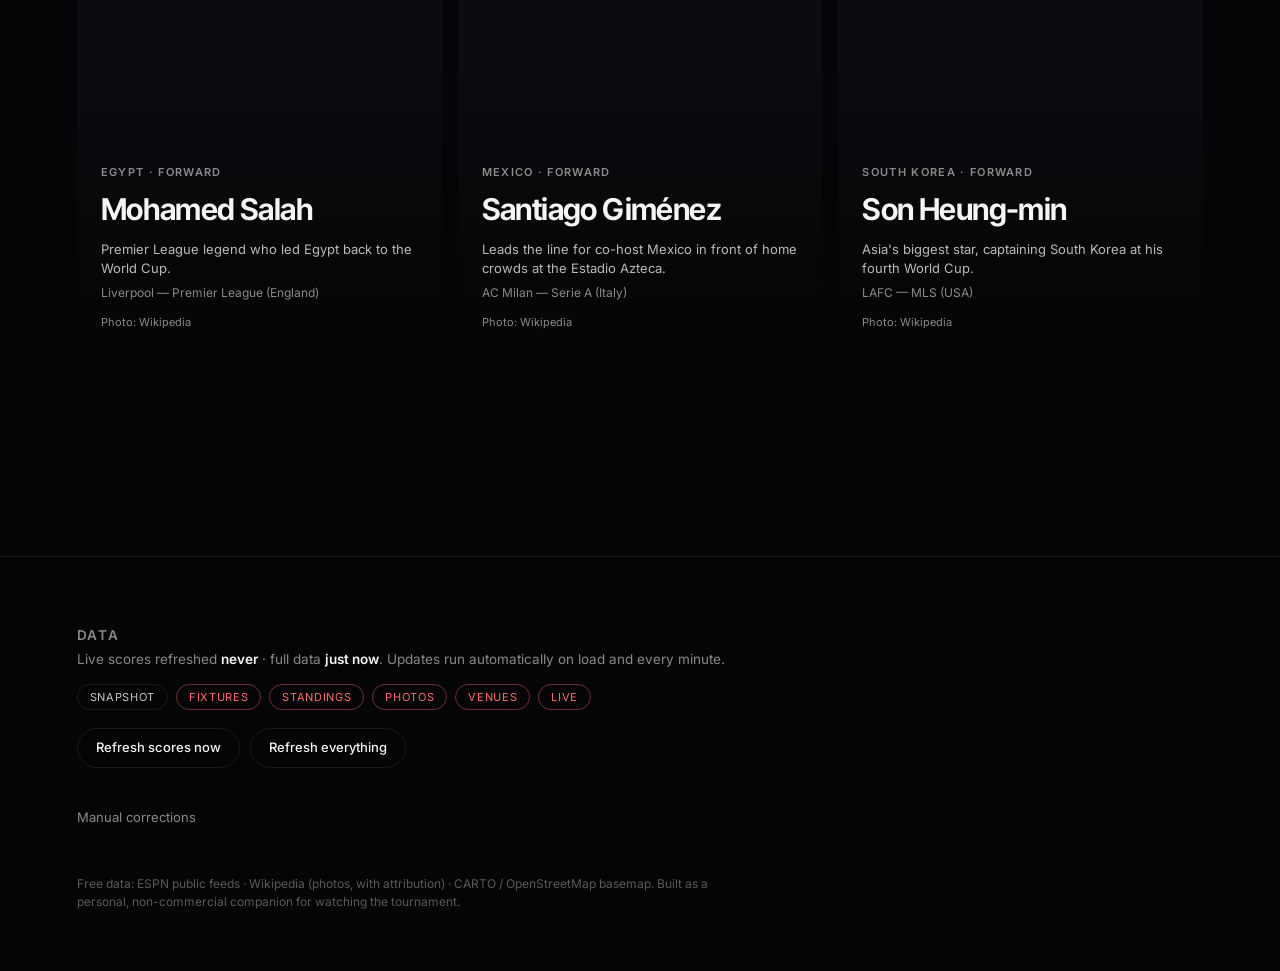
==== commit 519e7fb0: "Add World Cup card tracker" ====
--- a/worldcup-dashboard/index.html
+++ b/worldcup-dashboard/index.html
@@ -11,10 +11,10 @@
       href="https://fonts.googleapis.com/css2?family=Inter+Tight:wght@500;600;650;700&family=Inter:wght@400;500;600&display=swap"
       rel="stylesheet"
     />
-    <script type="module" crossorigin src="./assets/index-4Rub2ShJ.js?v=ko9"></script>
+    <script type="module" crossorigin src="./assets/index-4Rub2ShJ.js?v=ko10"></script>
     <link rel="stylesheet" crossorigin href="./assets/index-DqaPqwCD.css">
     <link rel="stylesheet" href="./assets/background-videos.css?v=ko3">
-    <link rel="stylesheet" href="./assets/dashboard-fixes.css?v=ko5">
+    <link rel="stylesheet" href="./assets/dashboard-fixes.css?v=ko6">
   </head>
   <body>
     <div id="root"></div>
--- a/worldcup-dashboard/assets/dashboard-fixes.css
+++ b/worldcup-dashboard/assets/dashboard-fixes.css
@@ -133,6 +133,105 @@
   color: var(--ink);
   outline: none;
   transform: translateY(-1px);
+}
+
+.md-cards-panel {
+  max-width: 860px;
+}
+
+.md-card-grid {
+  display: grid;
+  grid-template-columns: repeat(2, minmax(0, 1fr));
+  gap: 18px;
+}
+
+.md-card-team {
+  border-top: 1px solid var(--hairline);
+  border-bottom: 1px solid var(--hairline);
+  padding: 18px 0;
+}
+
+.md-card-teamhead {
+  display: grid;
+  grid-template-columns: 30px 1fr auto;
+  align-items: center;
+  gap: 10px;
+  margin-bottom: 12px;
+  font-size: 13px;
+  font-weight: 650;
+}
+
+.md-card-teamhead img {
+  width: 30px;
+  height: 30px;
+  object-fit: contain;
+}
+
+.md-card-teamhead strong {
+  color: var(--muted);
+  font-size: 11px;
+  letter-spacing: .08em;
+  text-transform: uppercase;
+  white-space: nowrap;
+}
+
+.md-card-team ul {
+  list-style: none;
+  margin: 0;
+  padding: 0;
+}
+
+.md-card-team li {
+  display: flex;
+  align-items: flex-start;
+  gap: 10px;
+  padding: 9px 0;
+  border-top: 1px solid var(--hairline);
+}
+
+.md-card-team li strong,
+.md-card-team li em {
+  display: block;
+}
+
+.md-card-team li strong {
+  font-size: 13.5px;
+  font-weight: 600;
+}
+
+.md-card-team li em,
+.md-card-empty {
+  color: var(--muted);
+  font-size: 11.5px;
+  font-style: normal;
+}
+
+.md-card-chip {
+  width: 11px;
+  height: 15px;
+  border-radius: 2px;
+  margin-top: 2px;
+  flex: none;
+  box-shadow: 0 0 0 1px #00000045;
+}
+
+.md-card-chip.yellow {
+  background: #ffcb2e;
+}
+
+.md-card-chip.red {
+  background: #ff5a4d;
+}
+
+.md-card-empty {
+  margin: 0;
+  padding-top: 4px;
+}
+
+@media (max-width: 720px) {
+  .md-card-grid {
+    grid-template-columns: 1fr;
+  }
 }
 
 @media (max-width: 880px) {
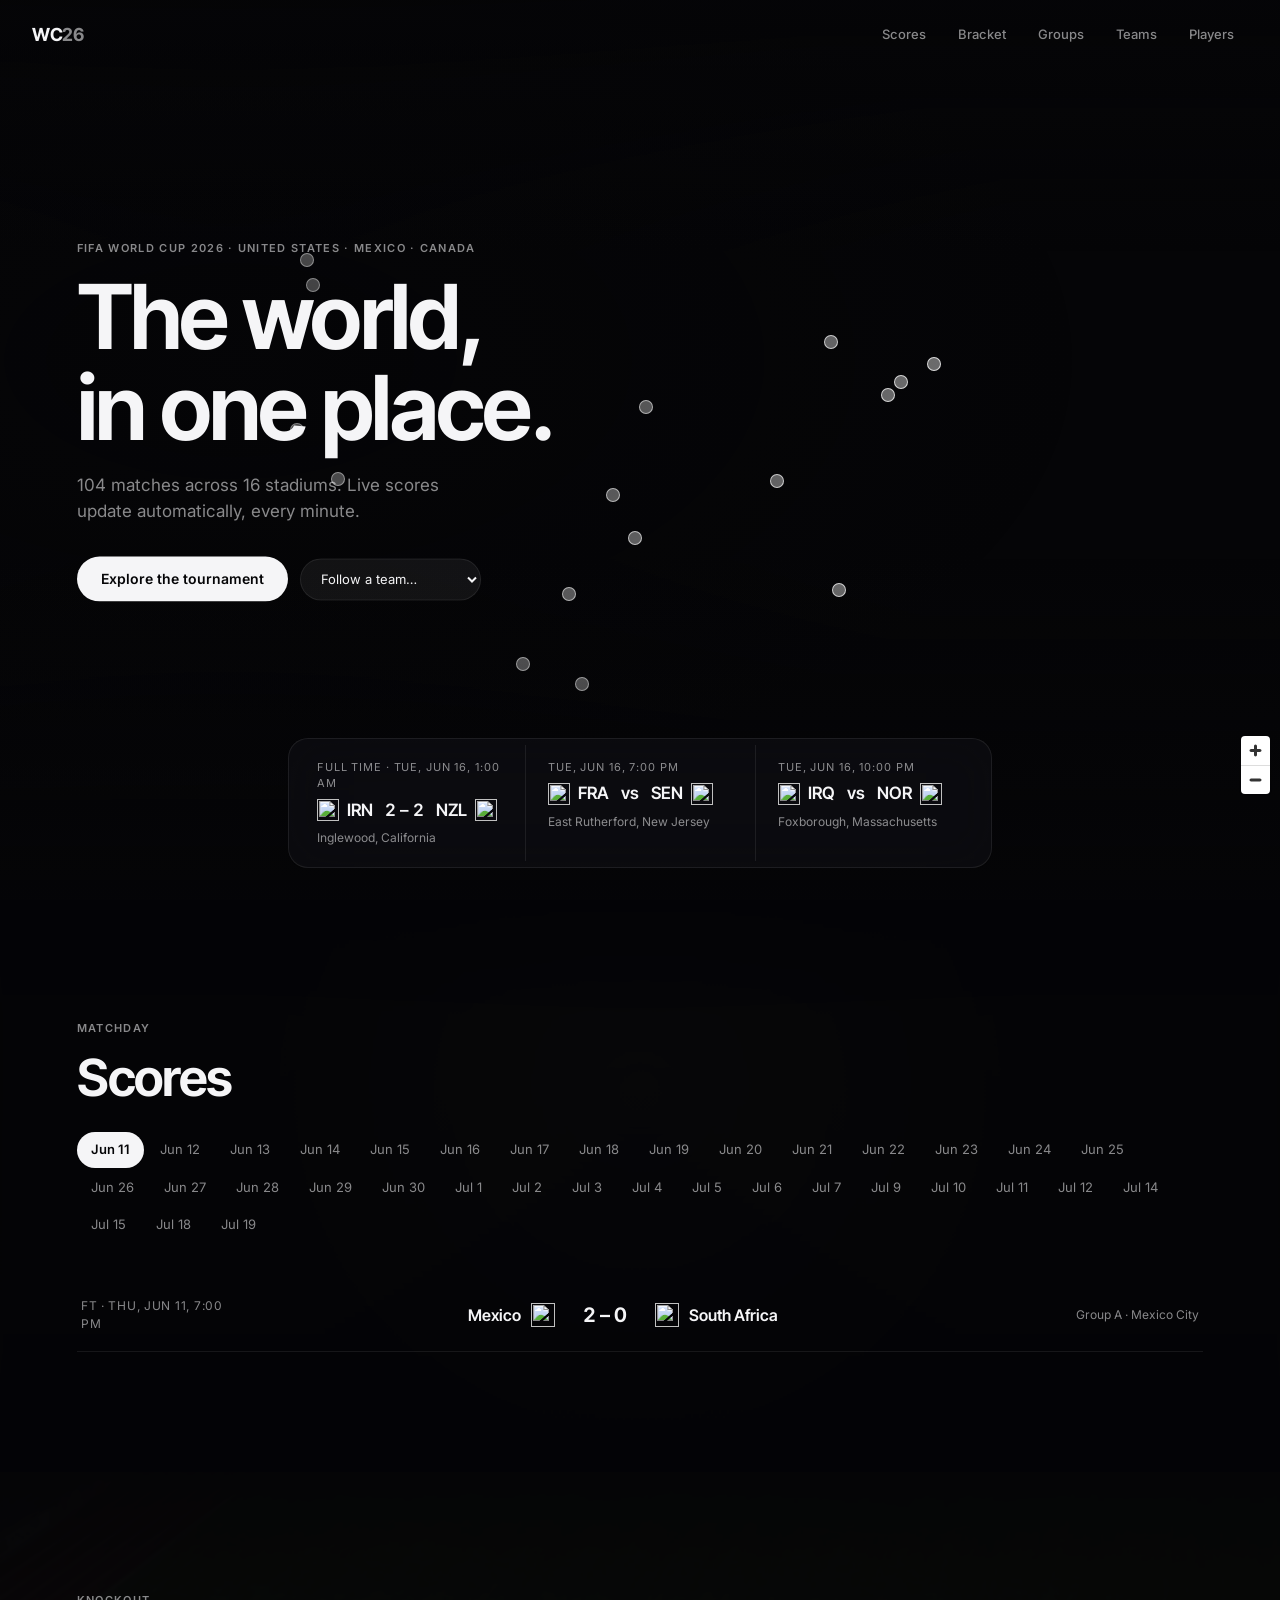
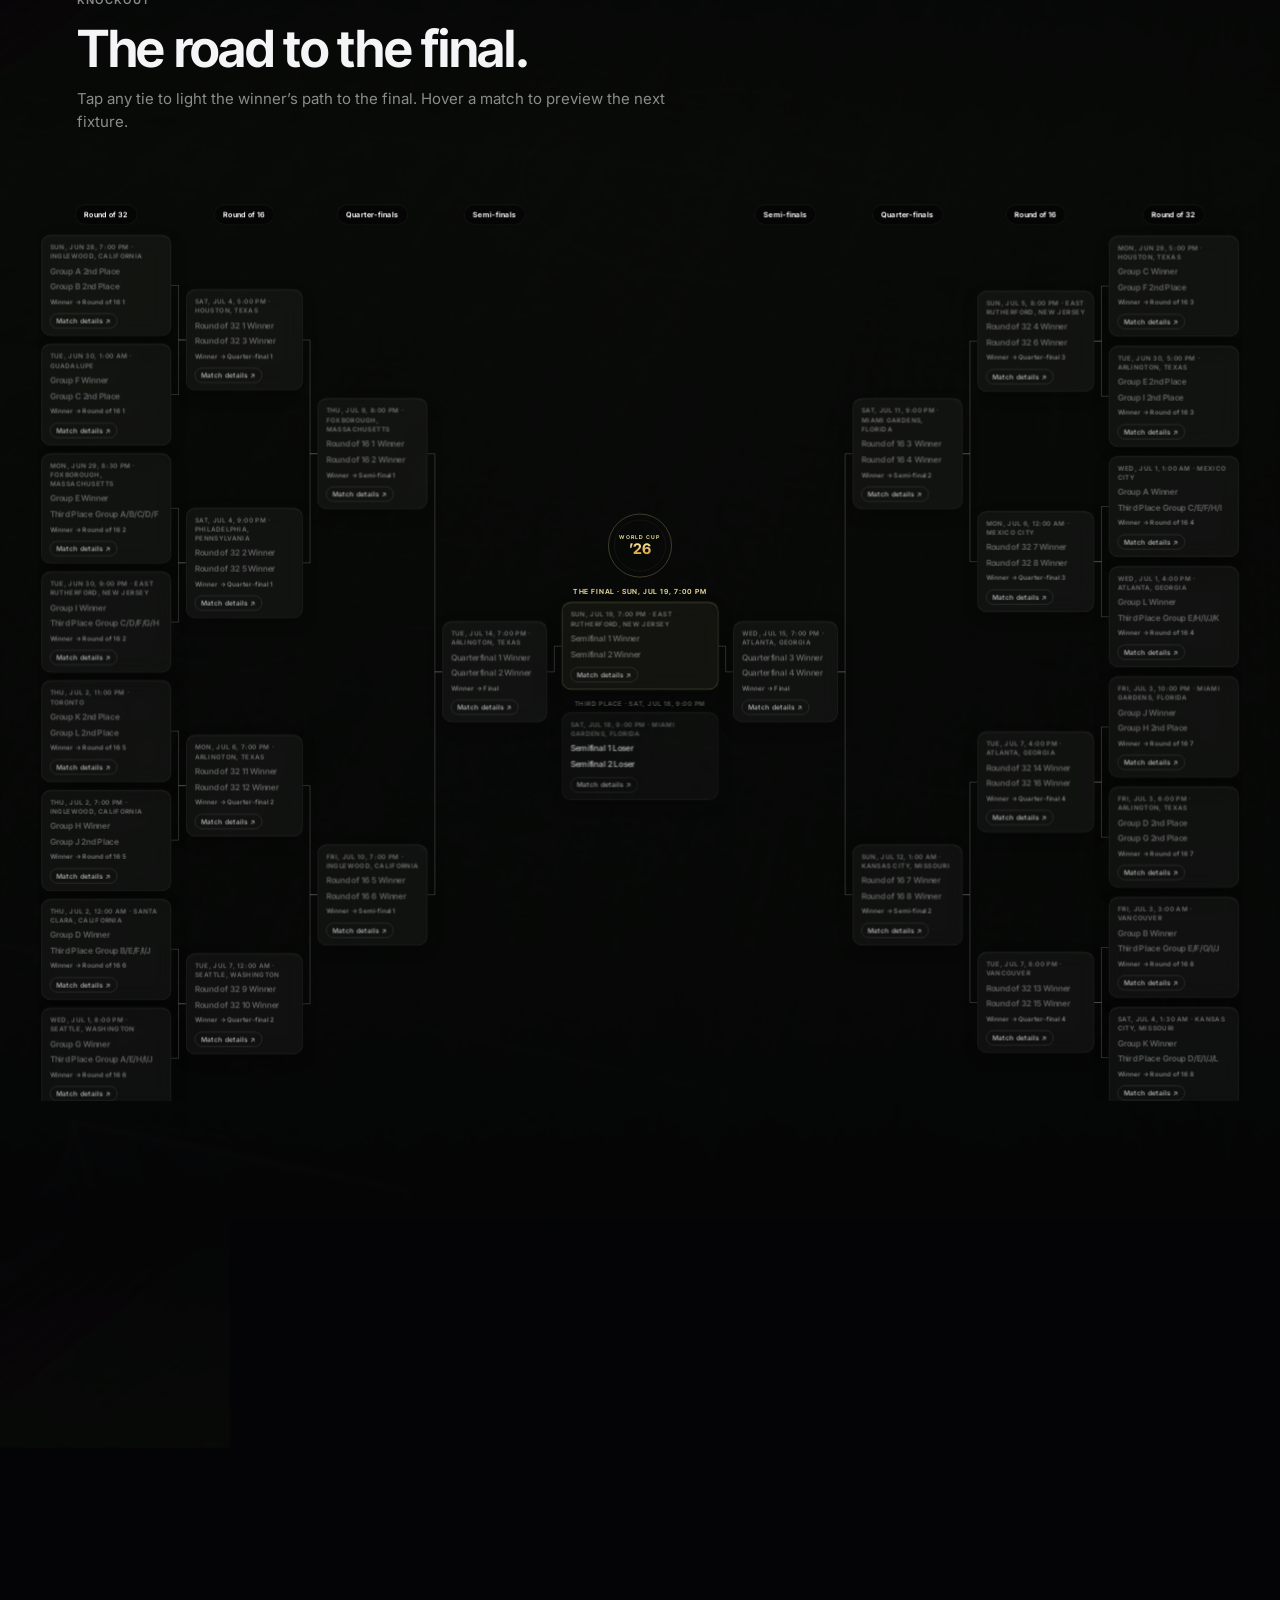
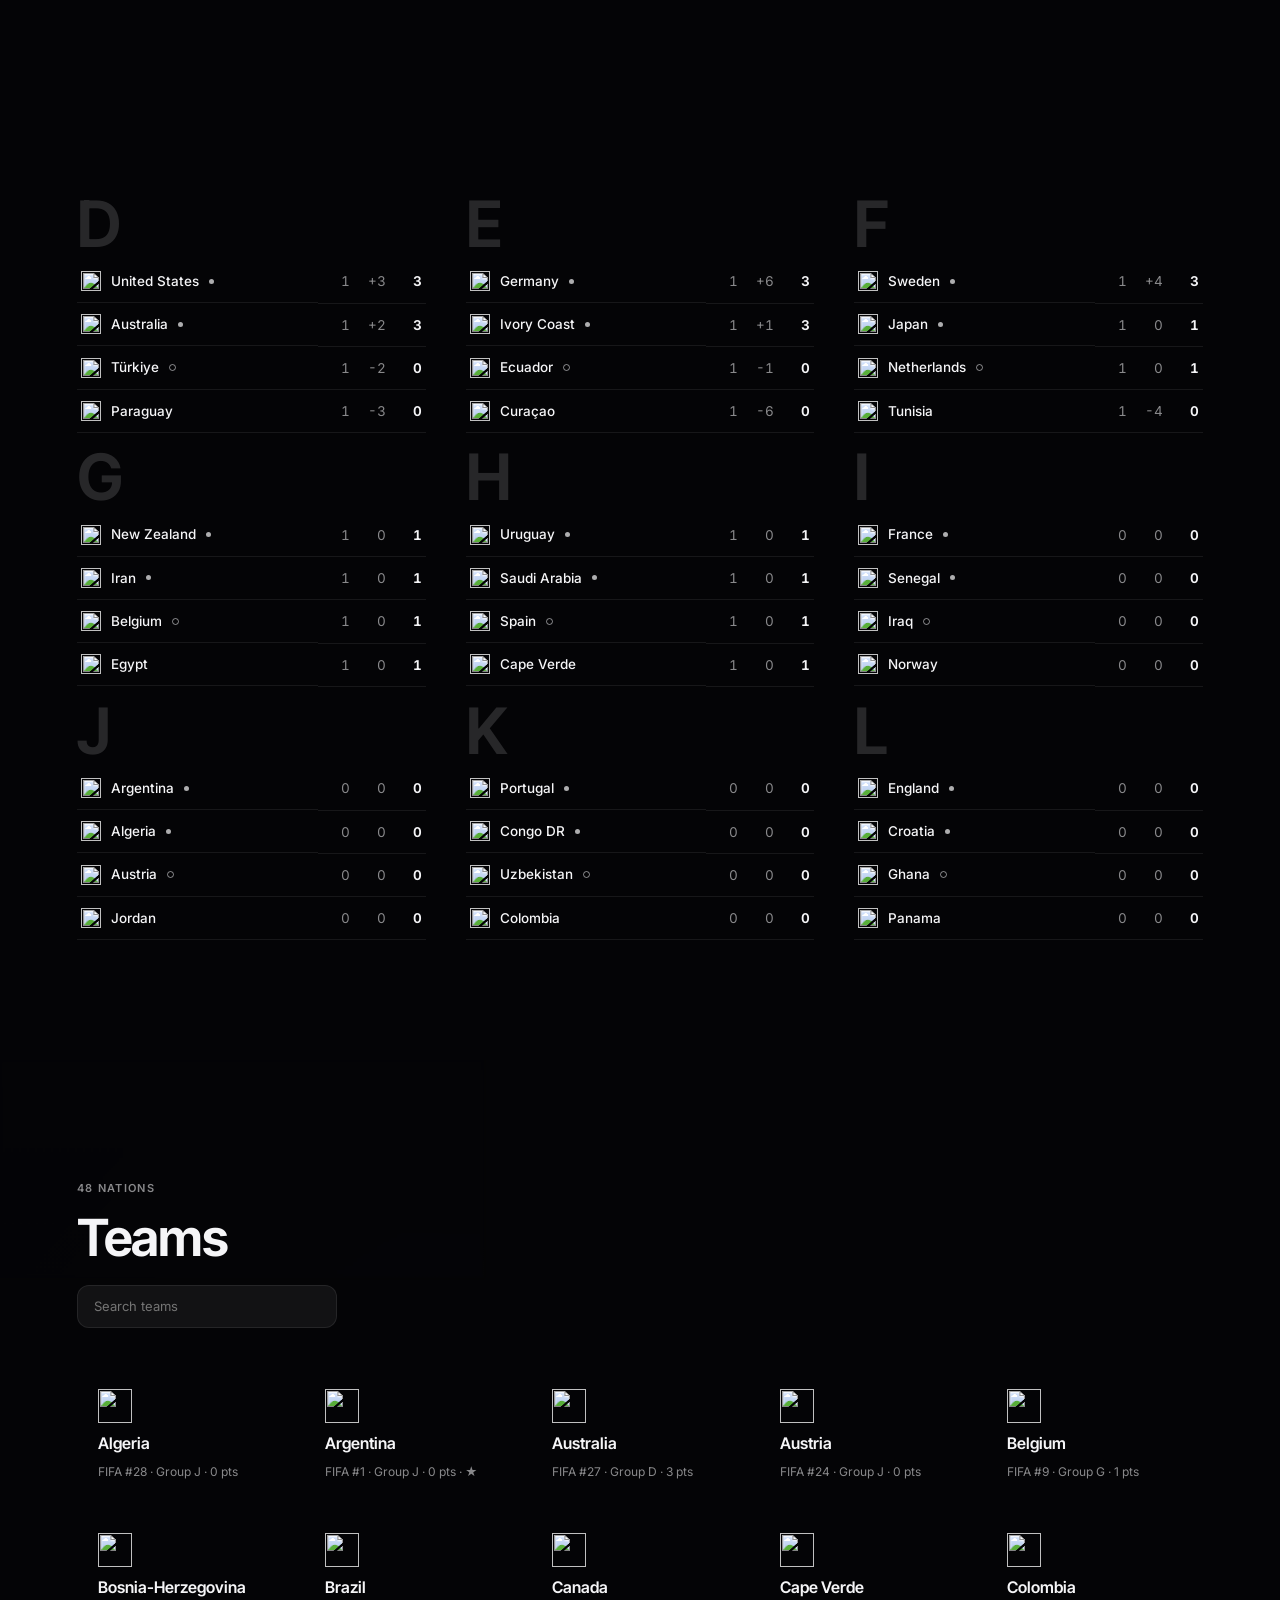
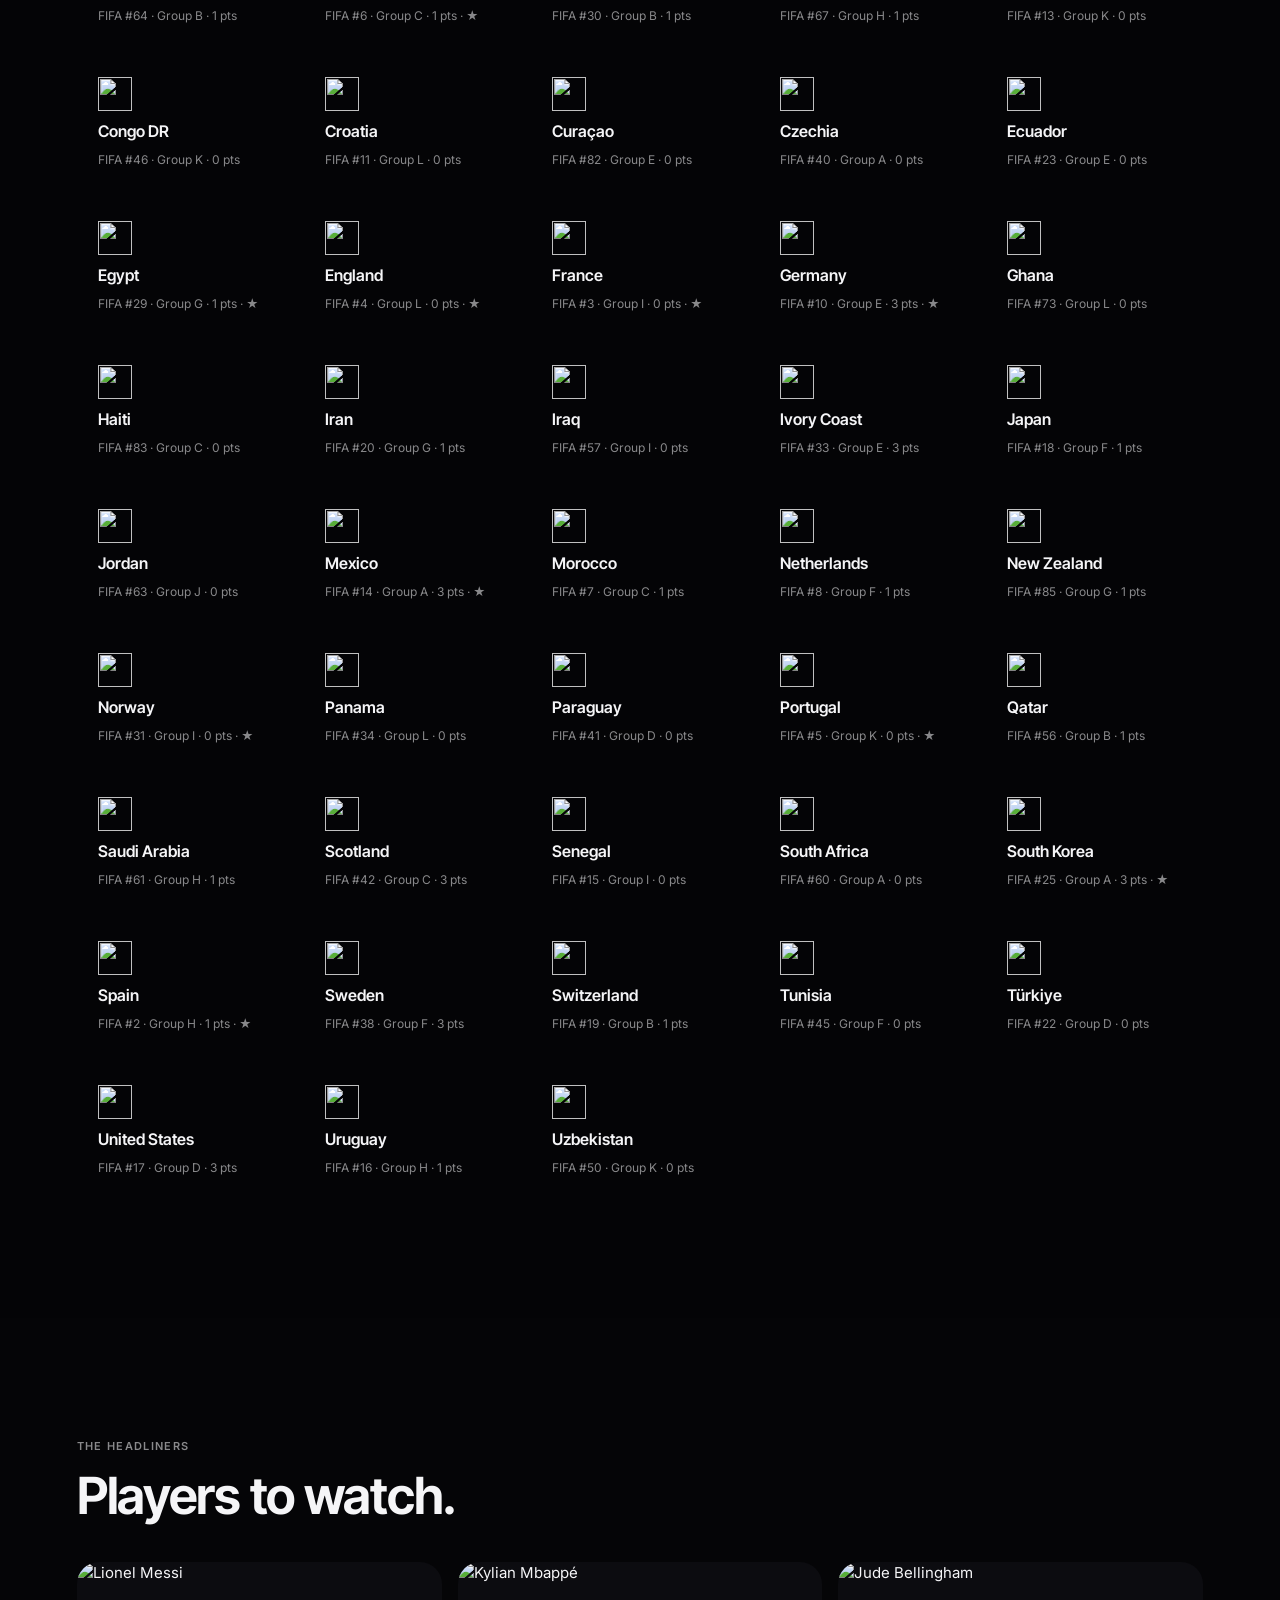
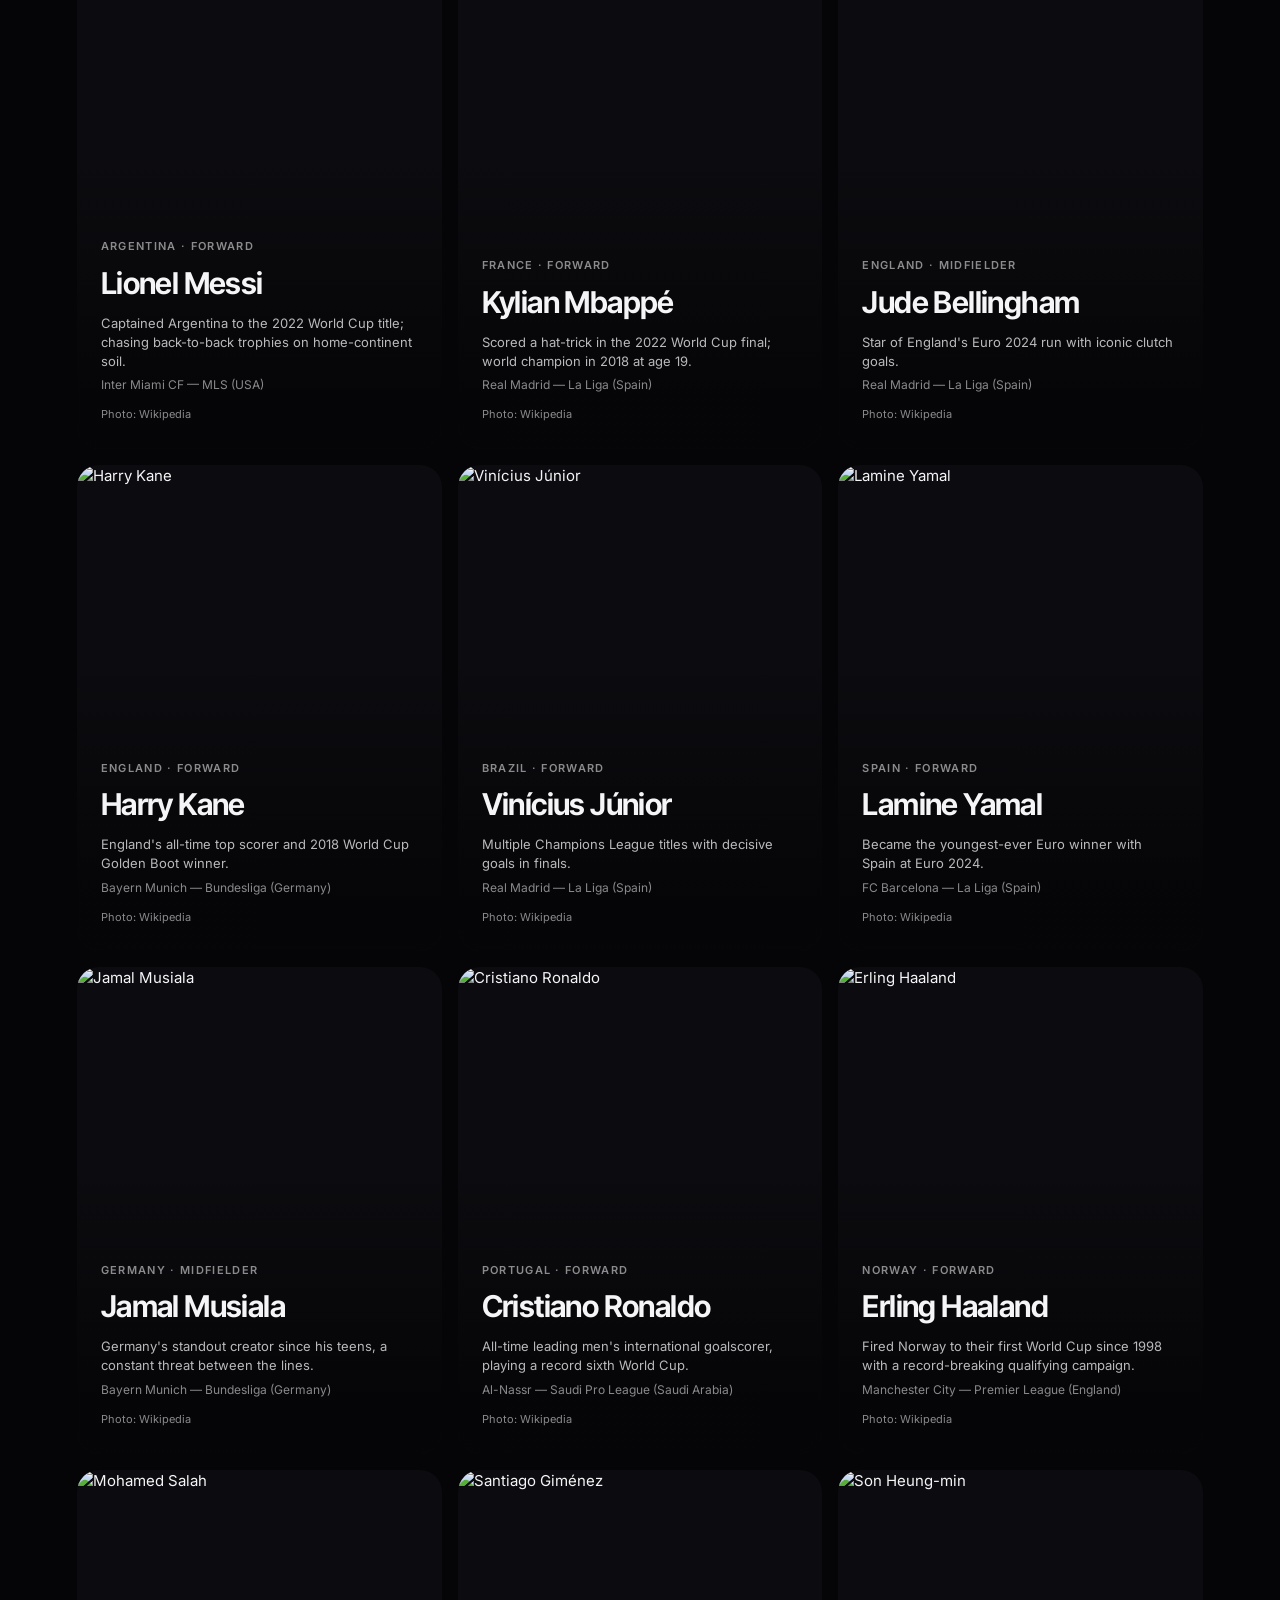
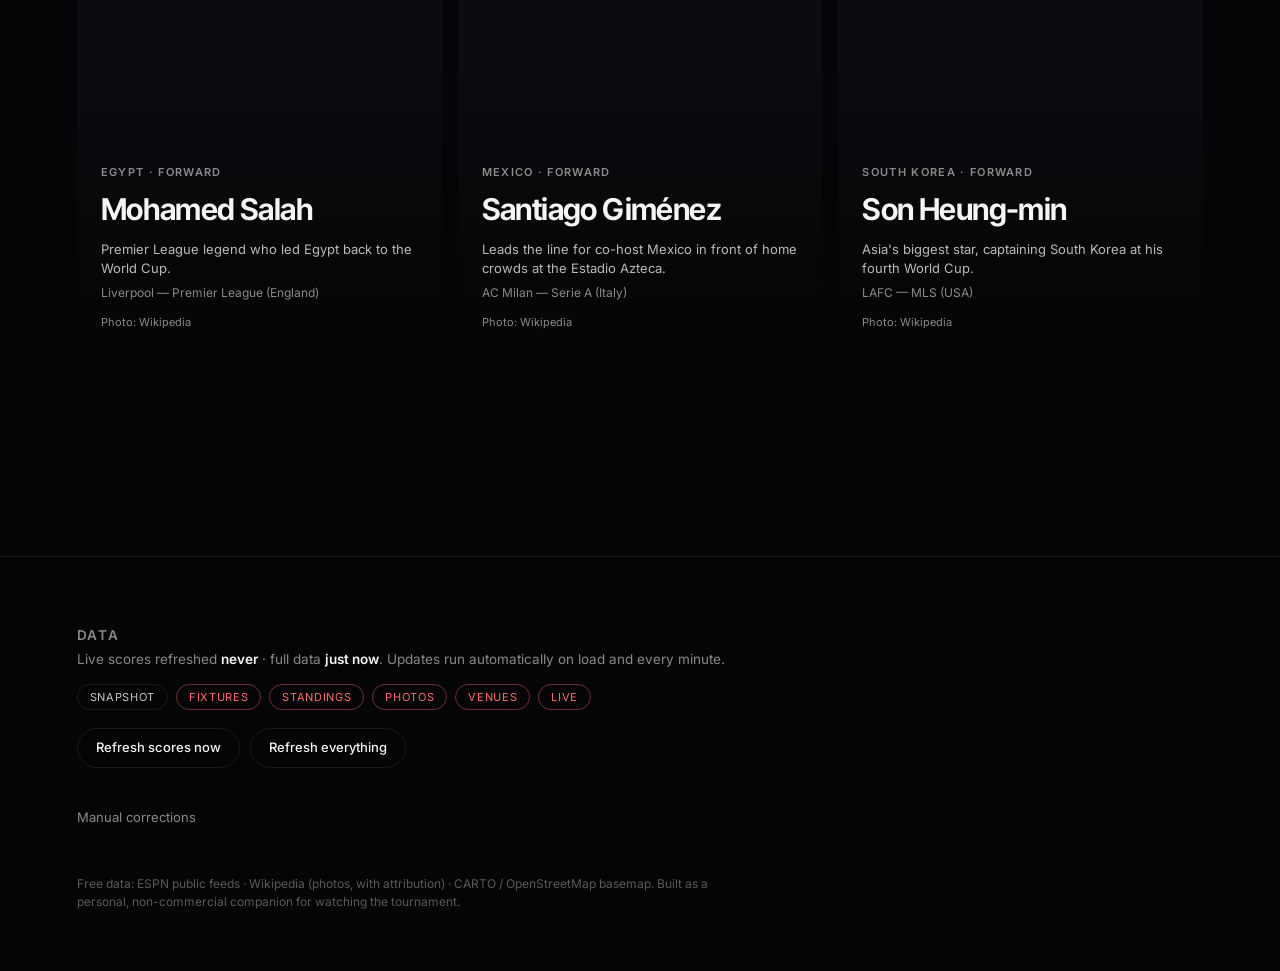
==== commit 8b42faf8: "Add team-level World Cup card tracking" ====
--- a/worldcup-dashboard/index.html
+++ b/worldcup-dashboard/index.html
@@ -11,10 +11,10 @@
       href="https://fonts.googleapis.com/css2?family=Inter+Tight:wght@500;600;650;700&family=Inter:wght@400;500;600&display=swap"
       rel="stylesheet"
     />
-    <script type="module" crossorigin src="./assets/index-4Rub2ShJ.js?v=ko10"></script>
+    <script type="module" crossorigin src="./assets/index-4Rub2ShJ.js?v=ko11"></script>
     <link rel="stylesheet" crossorigin href="./assets/index-DqaPqwCD.css">
     <link rel="stylesheet" href="./assets/background-videos.css?v=ko3">
-    <link rel="stylesheet" href="./assets/dashboard-fixes.css?v=ko6">
+    <link rel="stylesheet" href="./assets/dashboard-fixes.css?v=ko7">
   </head>
   <body>
     <div id="root"></div>
--- a/worldcup-dashboard/assets/dashboard-fixes.css
+++ b/worldcup-dashboard/assets/dashboard-fixes.css
@@ -226,6 +226,60 @@
 .md-card-empty {
   margin: 0;
   padding-top: 4px;
+}
+
+.team-card-block {
+  min-width: 0;
+}
+
+.team-card-summary {
+  display: flex;
+  flex-wrap: wrap;
+  gap: 8px;
+  margin-bottom: 14px;
+}
+
+.team-card-summary span {
+  display: inline-flex;
+  align-items: center;
+  gap: 8px;
+  padding: 7px 11px;
+  border: 1px solid var(--hairline);
+  border-radius: 999px;
+  color: var(--muted);
+  font-size: 12px;
+  font-weight: 600;
+  text-transform: uppercase;
+}
+
+.team-card-list {
+  list-style: none;
+  margin: 0;
+  padding: 0;
+}
+
+.team-card-list li {
+  display: flex;
+  align-items: flex-start;
+  gap: 10px;
+  padding: 10px 0;
+  border-top: 1px solid var(--hairline);
+}
+
+.team-card-list strong,
+.team-card-list em {
+  display: block;
+}
+
+.team-card-list strong {
+  font-size: 13.5px;
+  font-weight: 600;
+}
+
+.team-card-list em {
+  color: var(--muted);
+  font-size: 11.5px;
+  font-style: normal;
 }
 
 @media (max-width: 720px) {
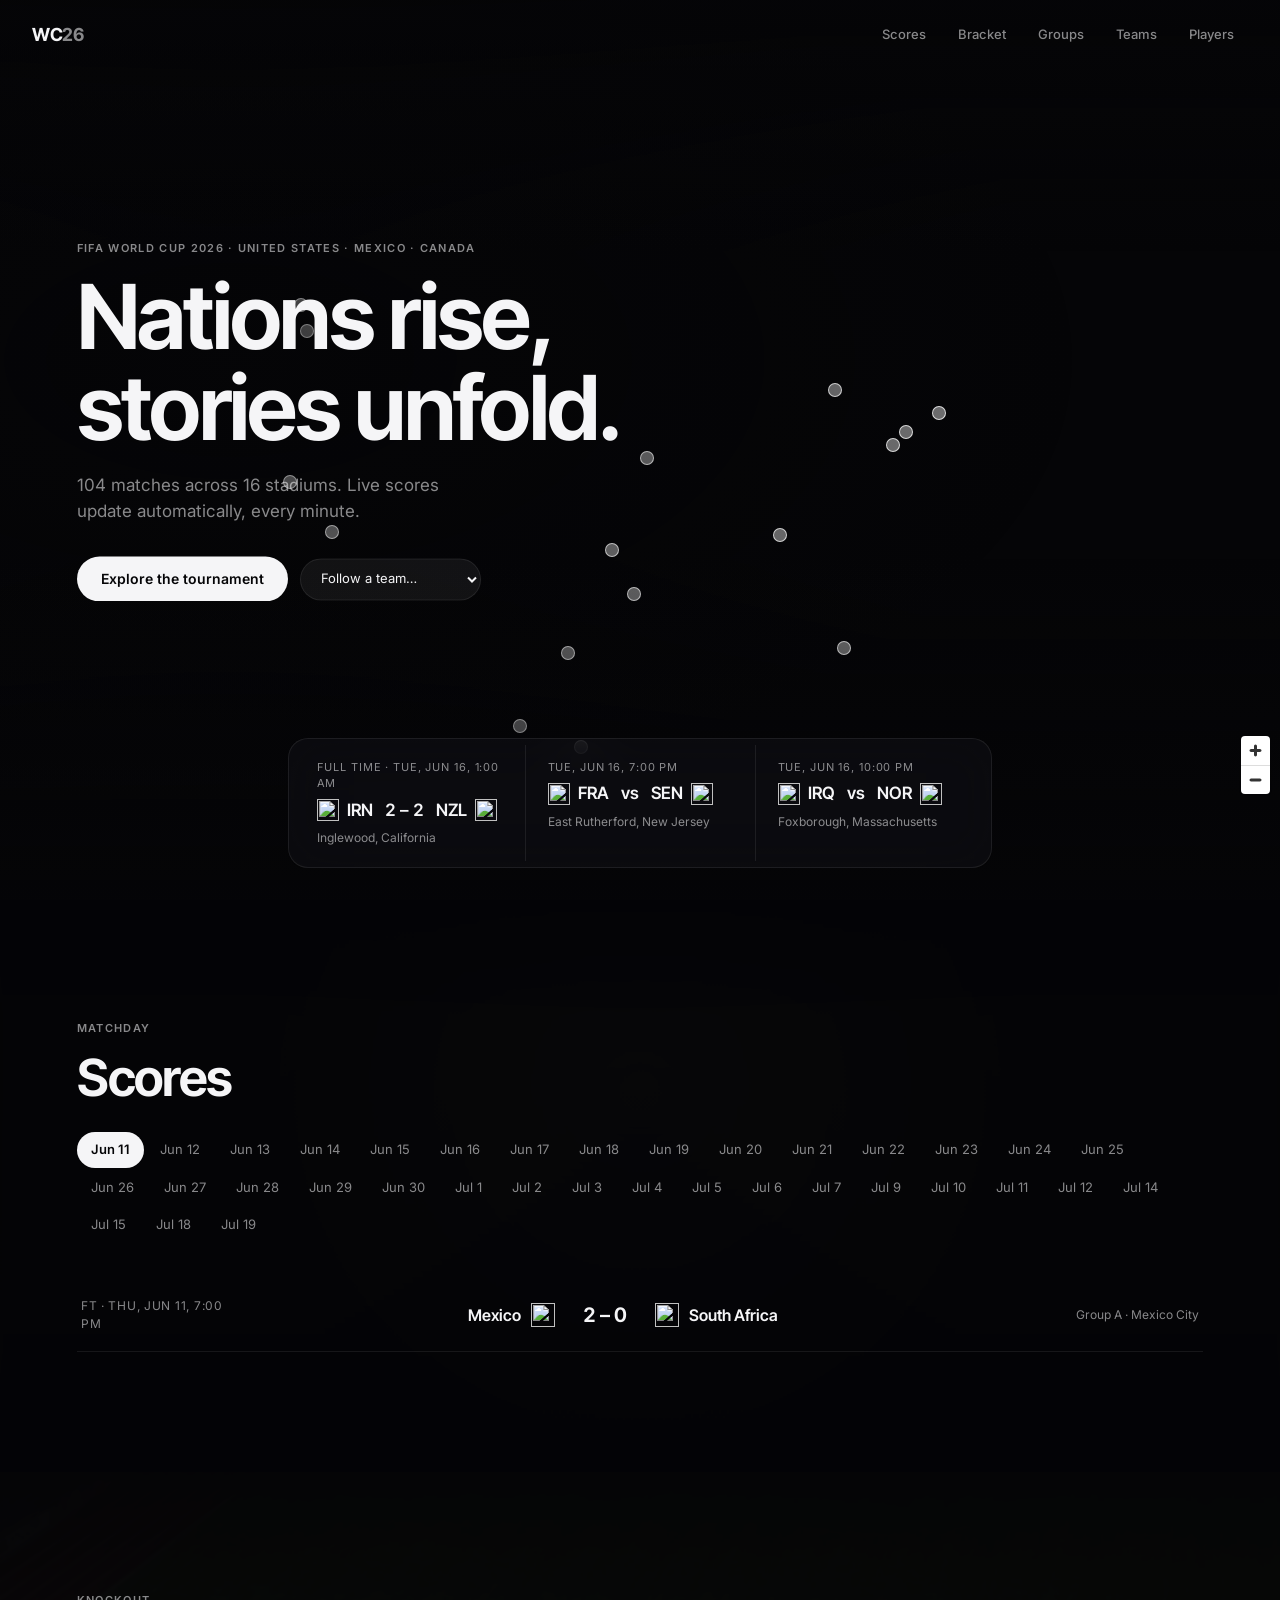
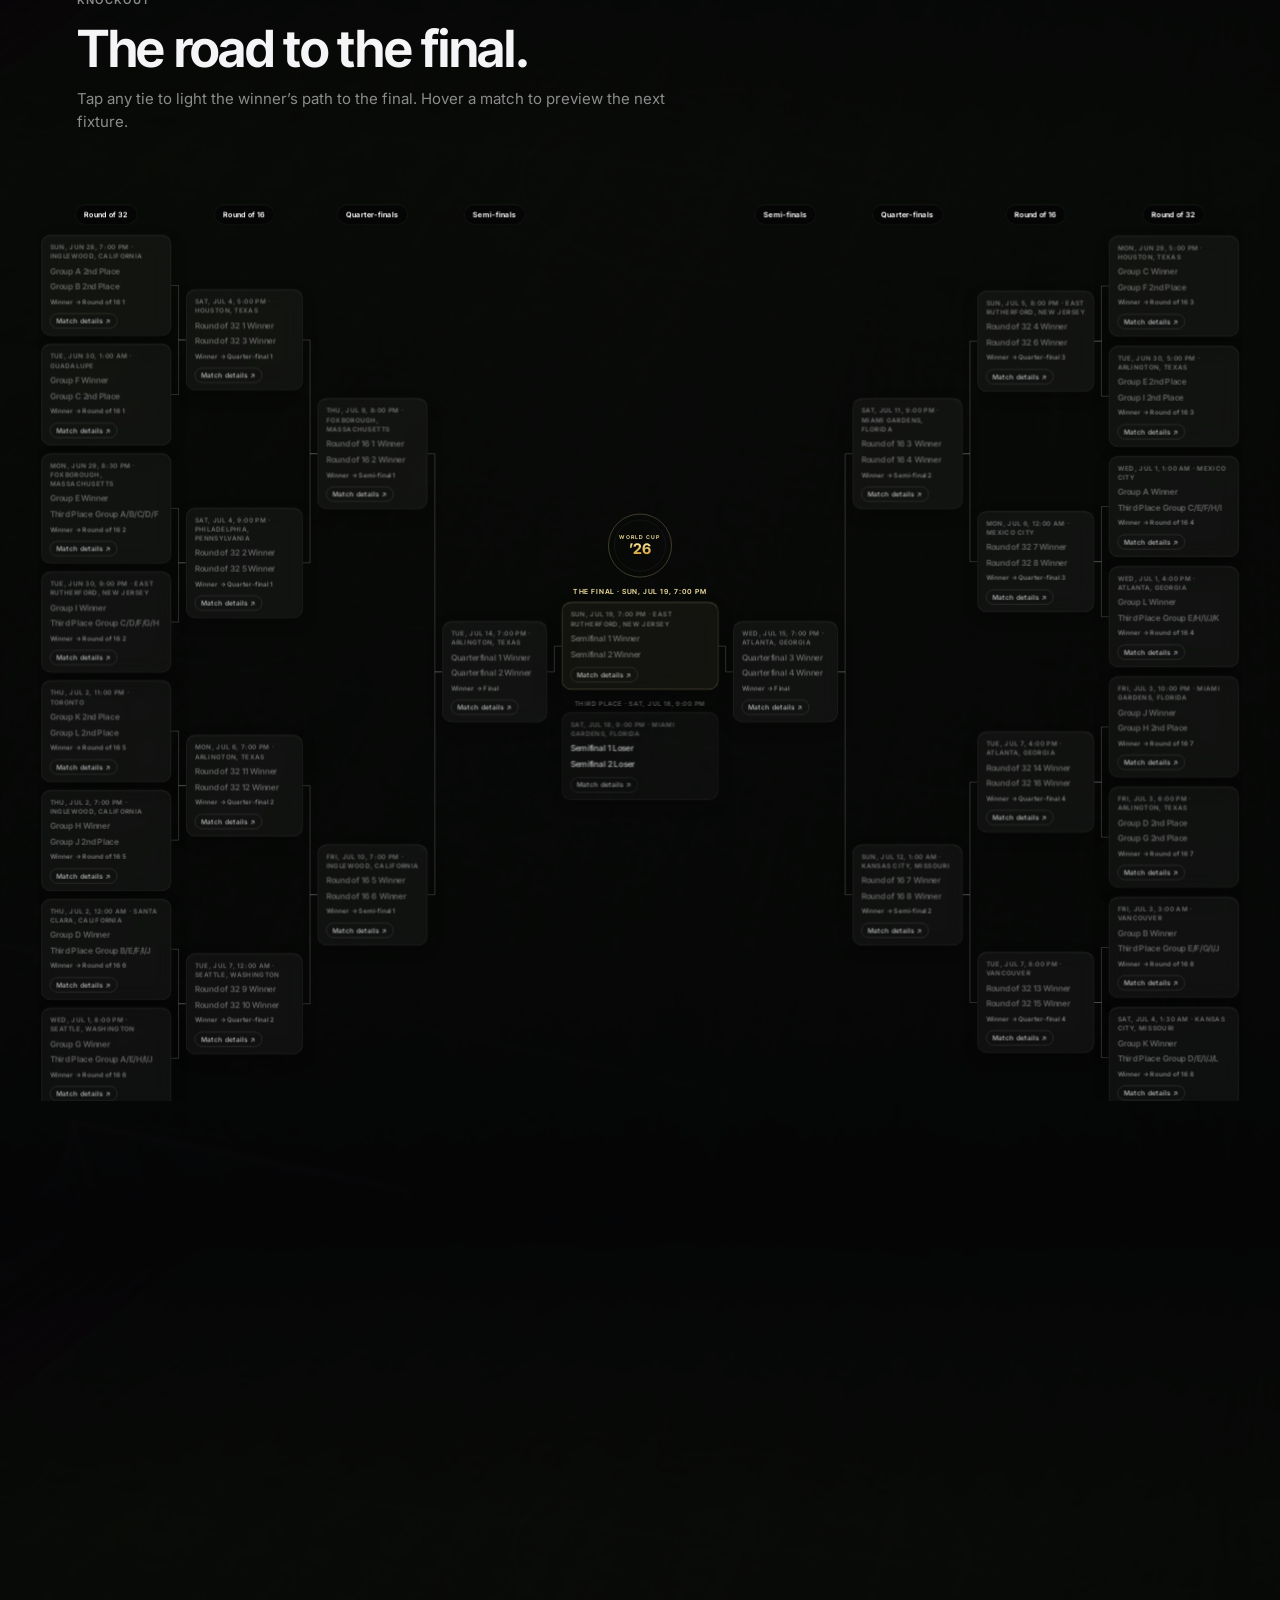
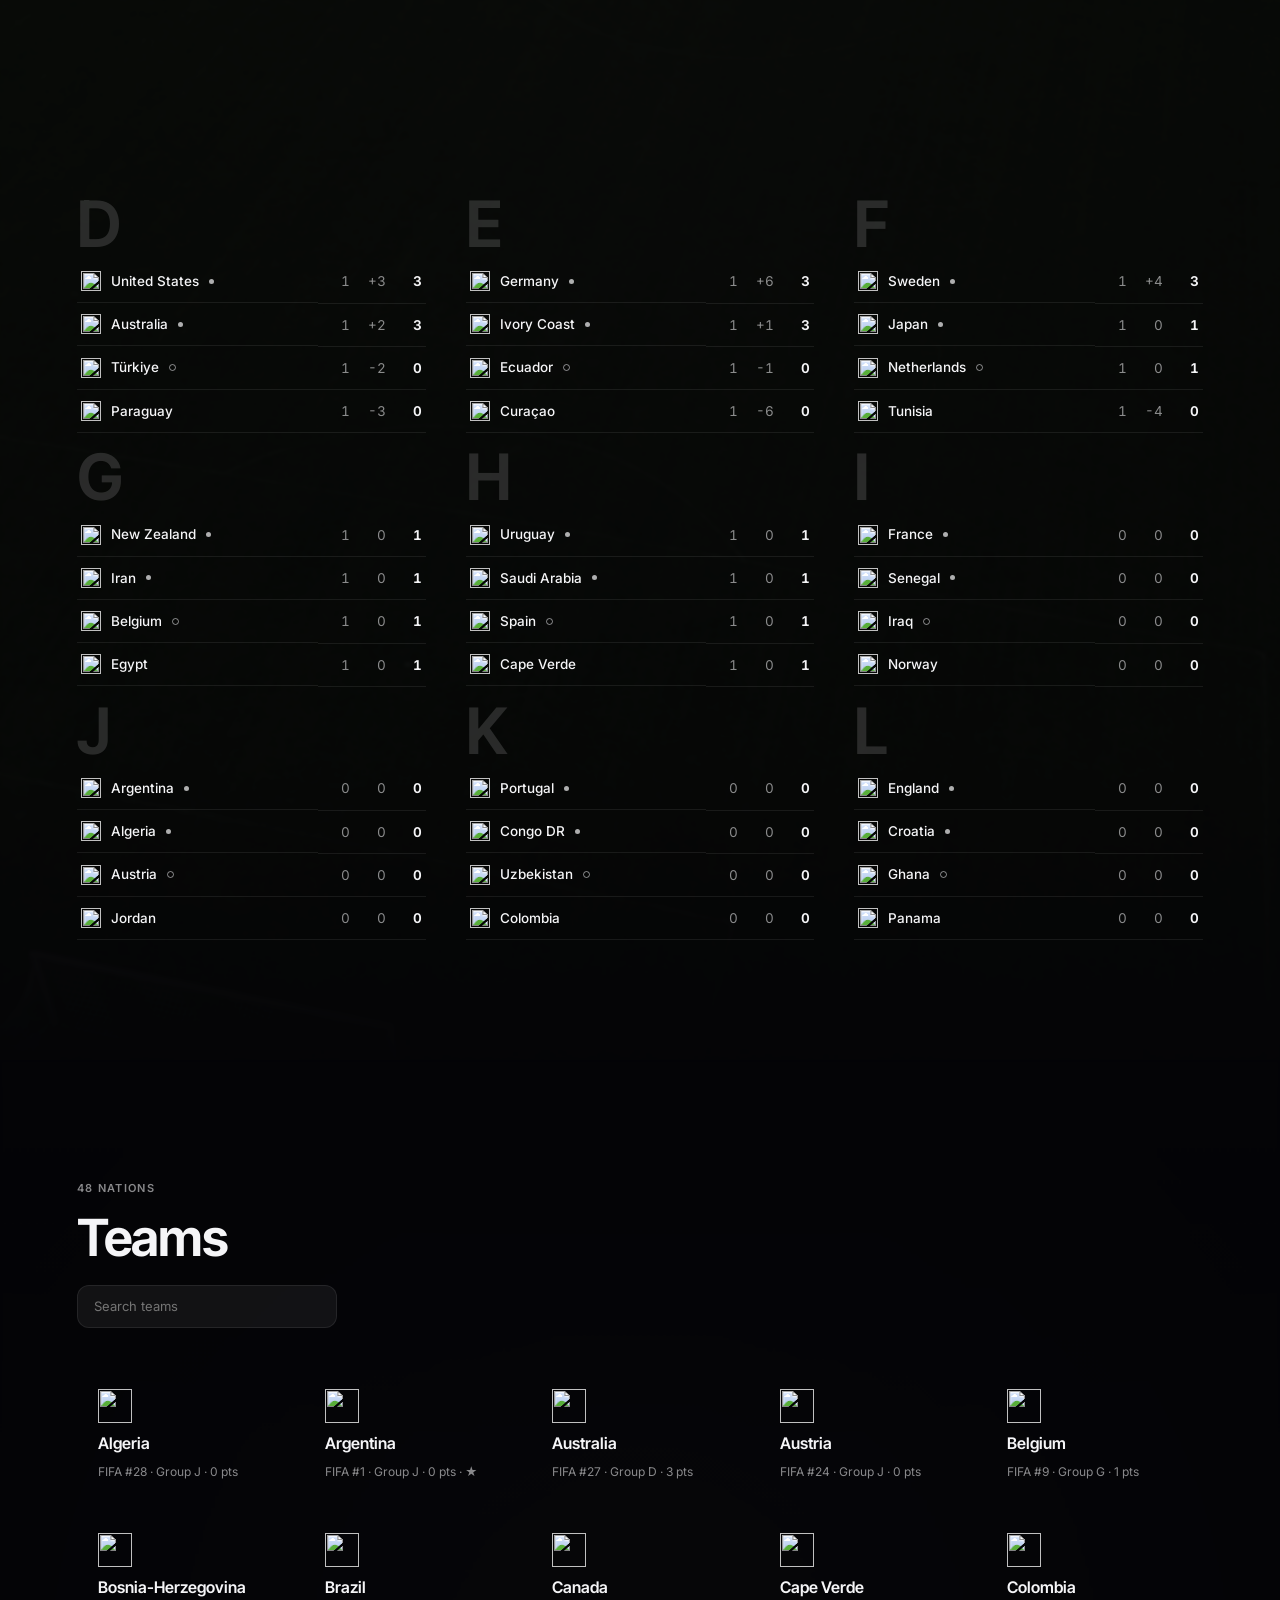
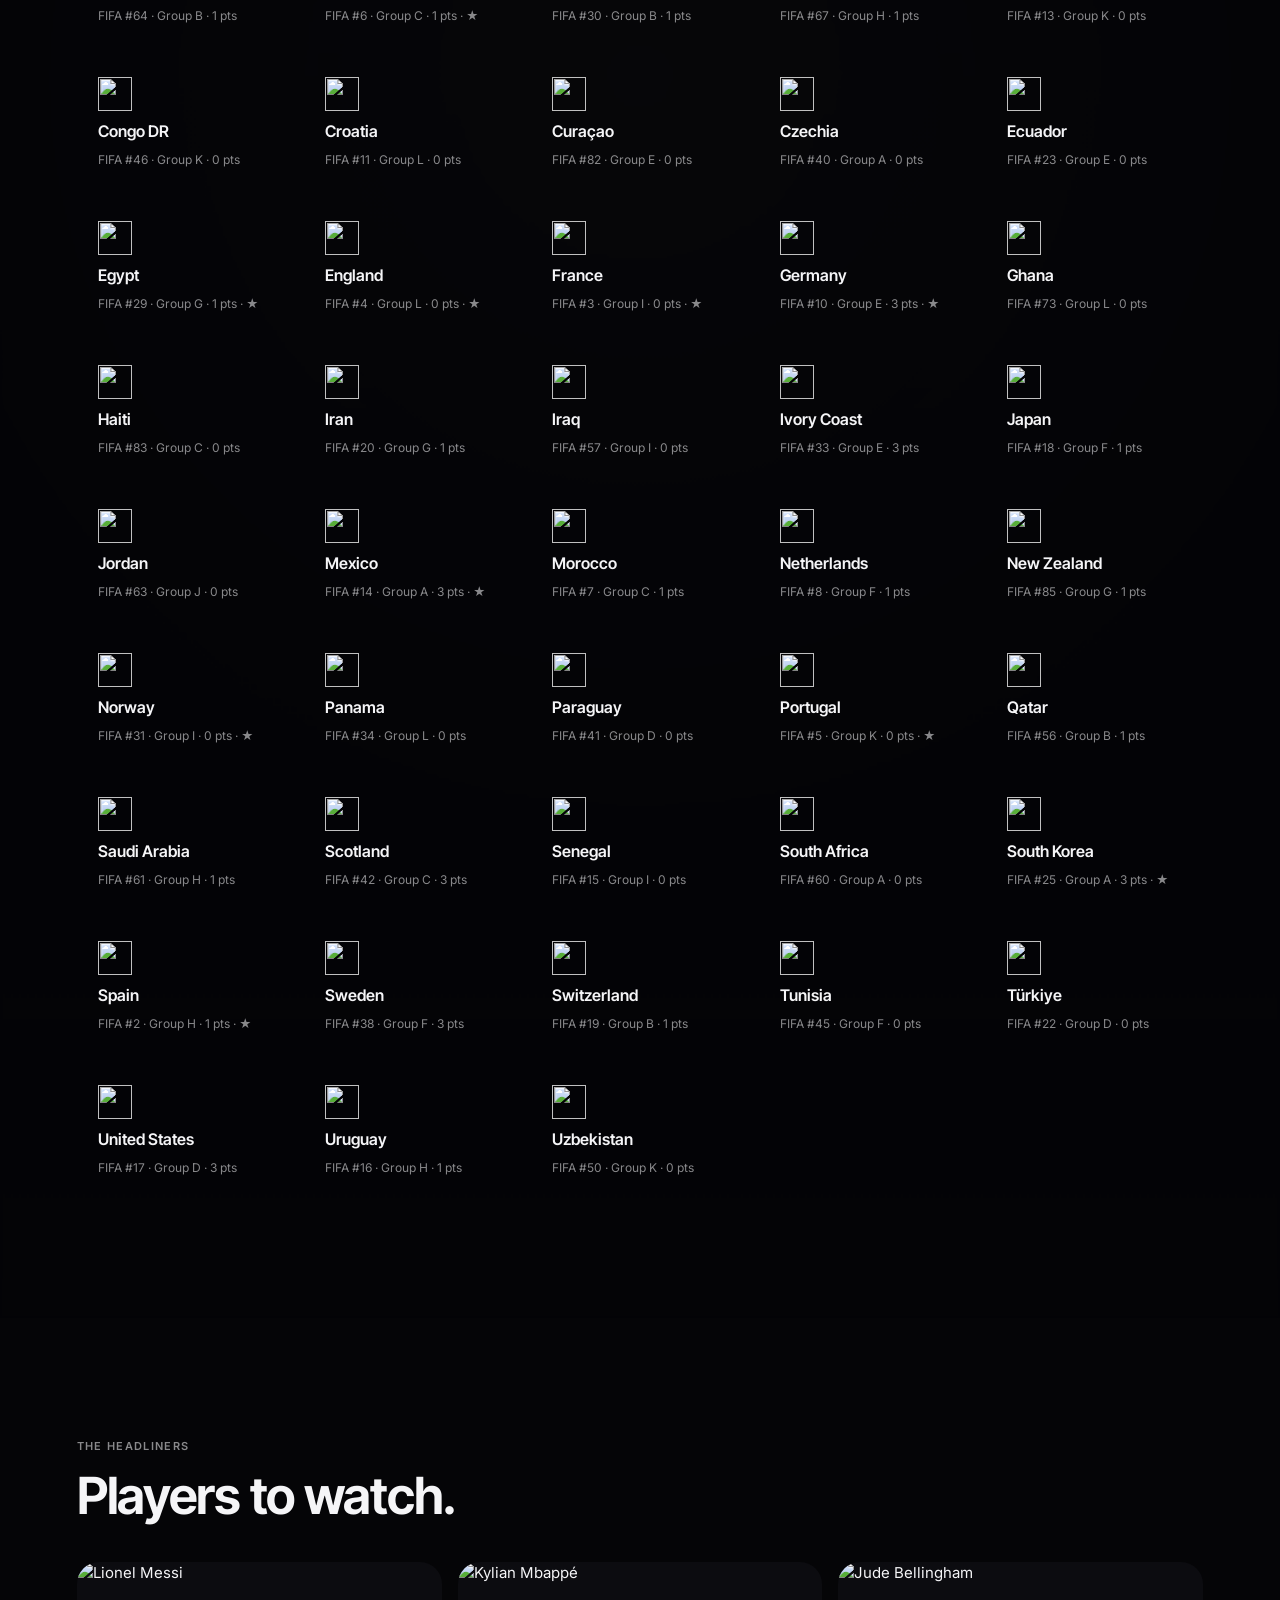
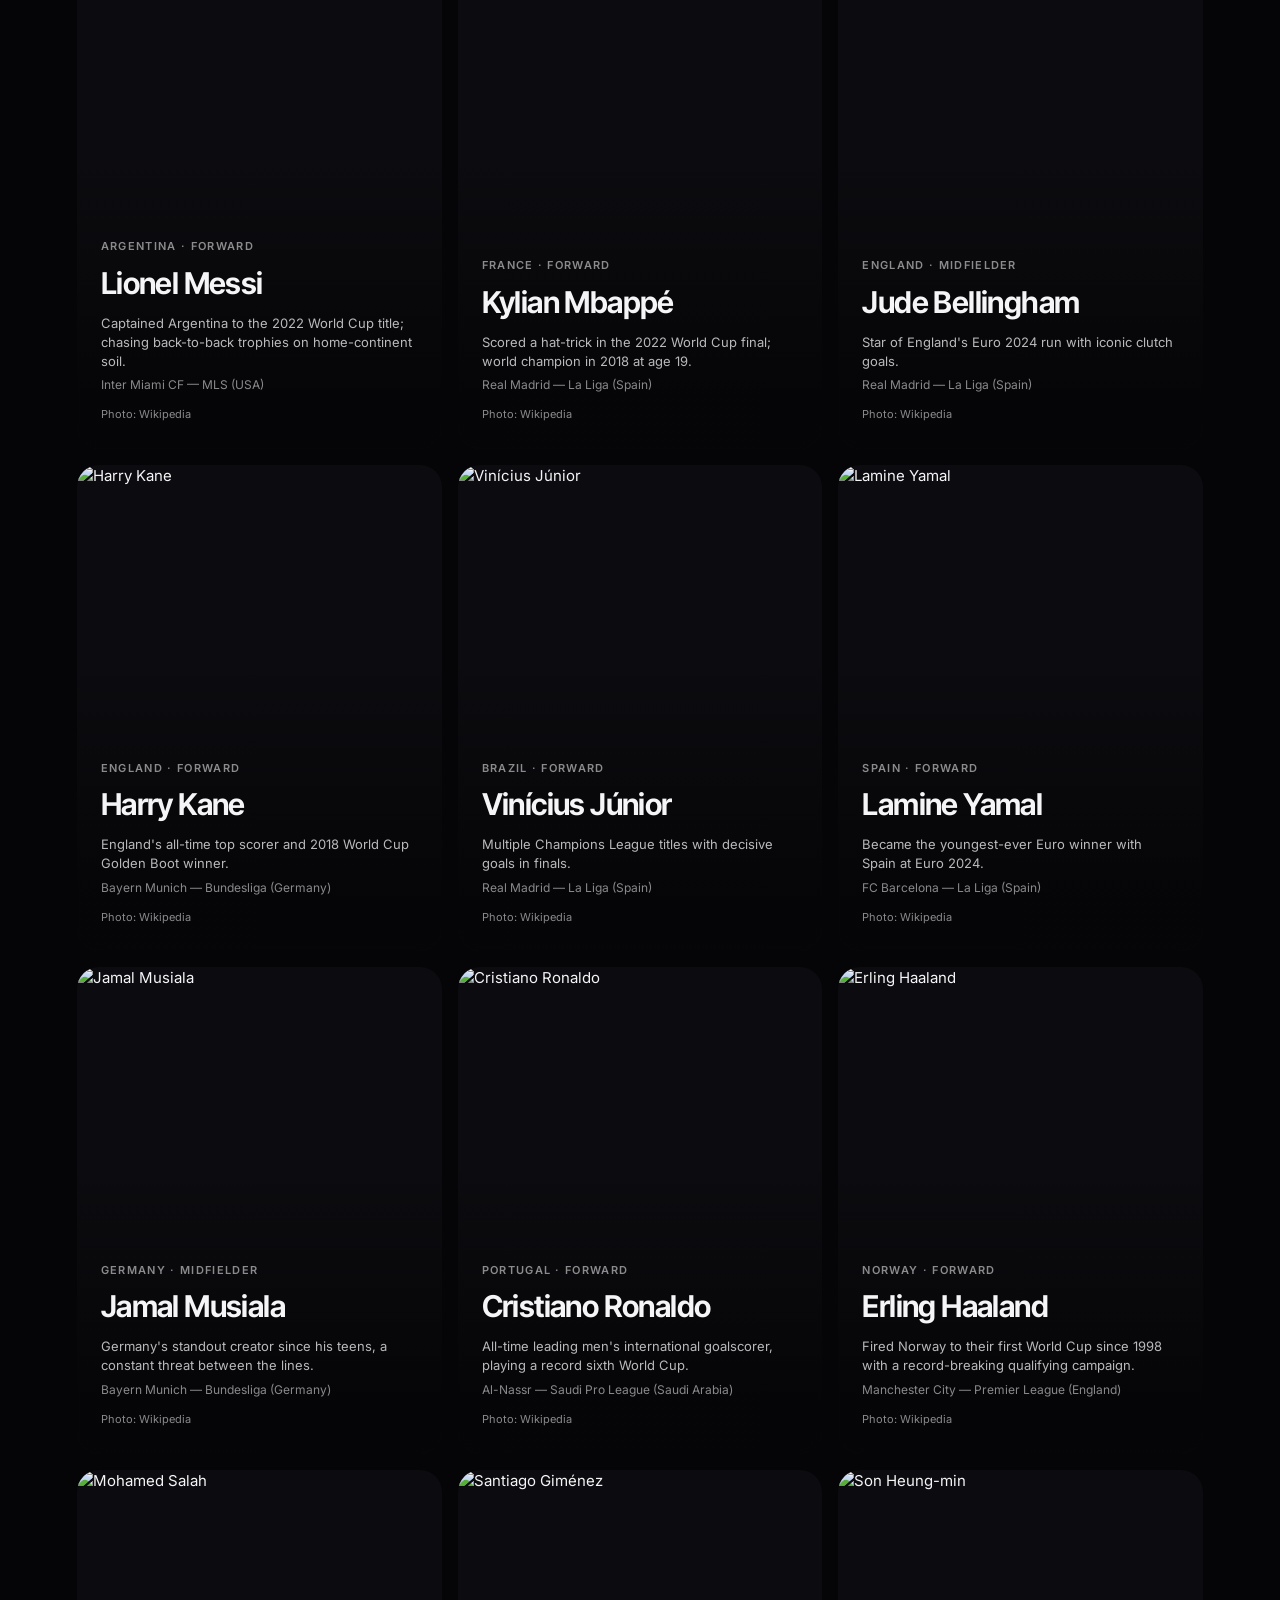
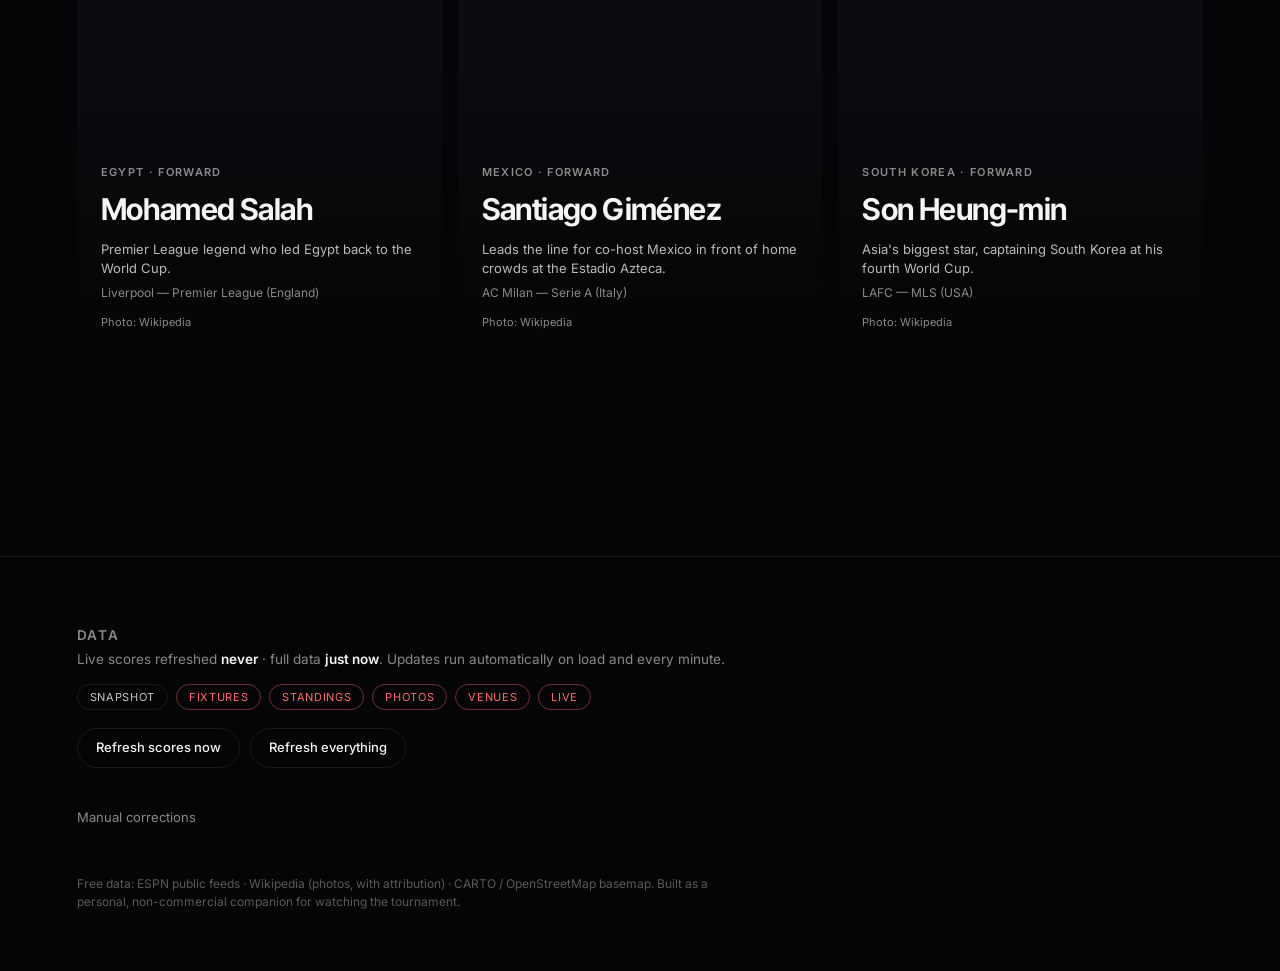
==== commit 6d472267: "Reset stale World Cup team card cache" ====
--- a/worldcup-dashboard/index.html
+++ b/worldcup-dashboard/index.html
@@ -11,7 +11,7 @@
       href="https://fonts.googleapis.com/css2?family=Inter+Tight:wght@500;600;650;700&family=Inter:wght@400;500;600&display=swap"
       rel="stylesheet"
     />
-    <script type="module" crossorigin src="./assets/index-4Rub2ShJ.js?v=ko11"></script>
+    <script type="module" crossorigin src="./assets/index-4Rub2ShJ.js?v=ko12"></script>
     <link rel="stylesheet" crossorigin href="./assets/index-DqaPqwCD.css">
     <link rel="stylesheet" href="./assets/background-videos.css?v=ko3">
     <link rel="stylesheet" href="./assets/dashboard-fixes.css?v=ko7">
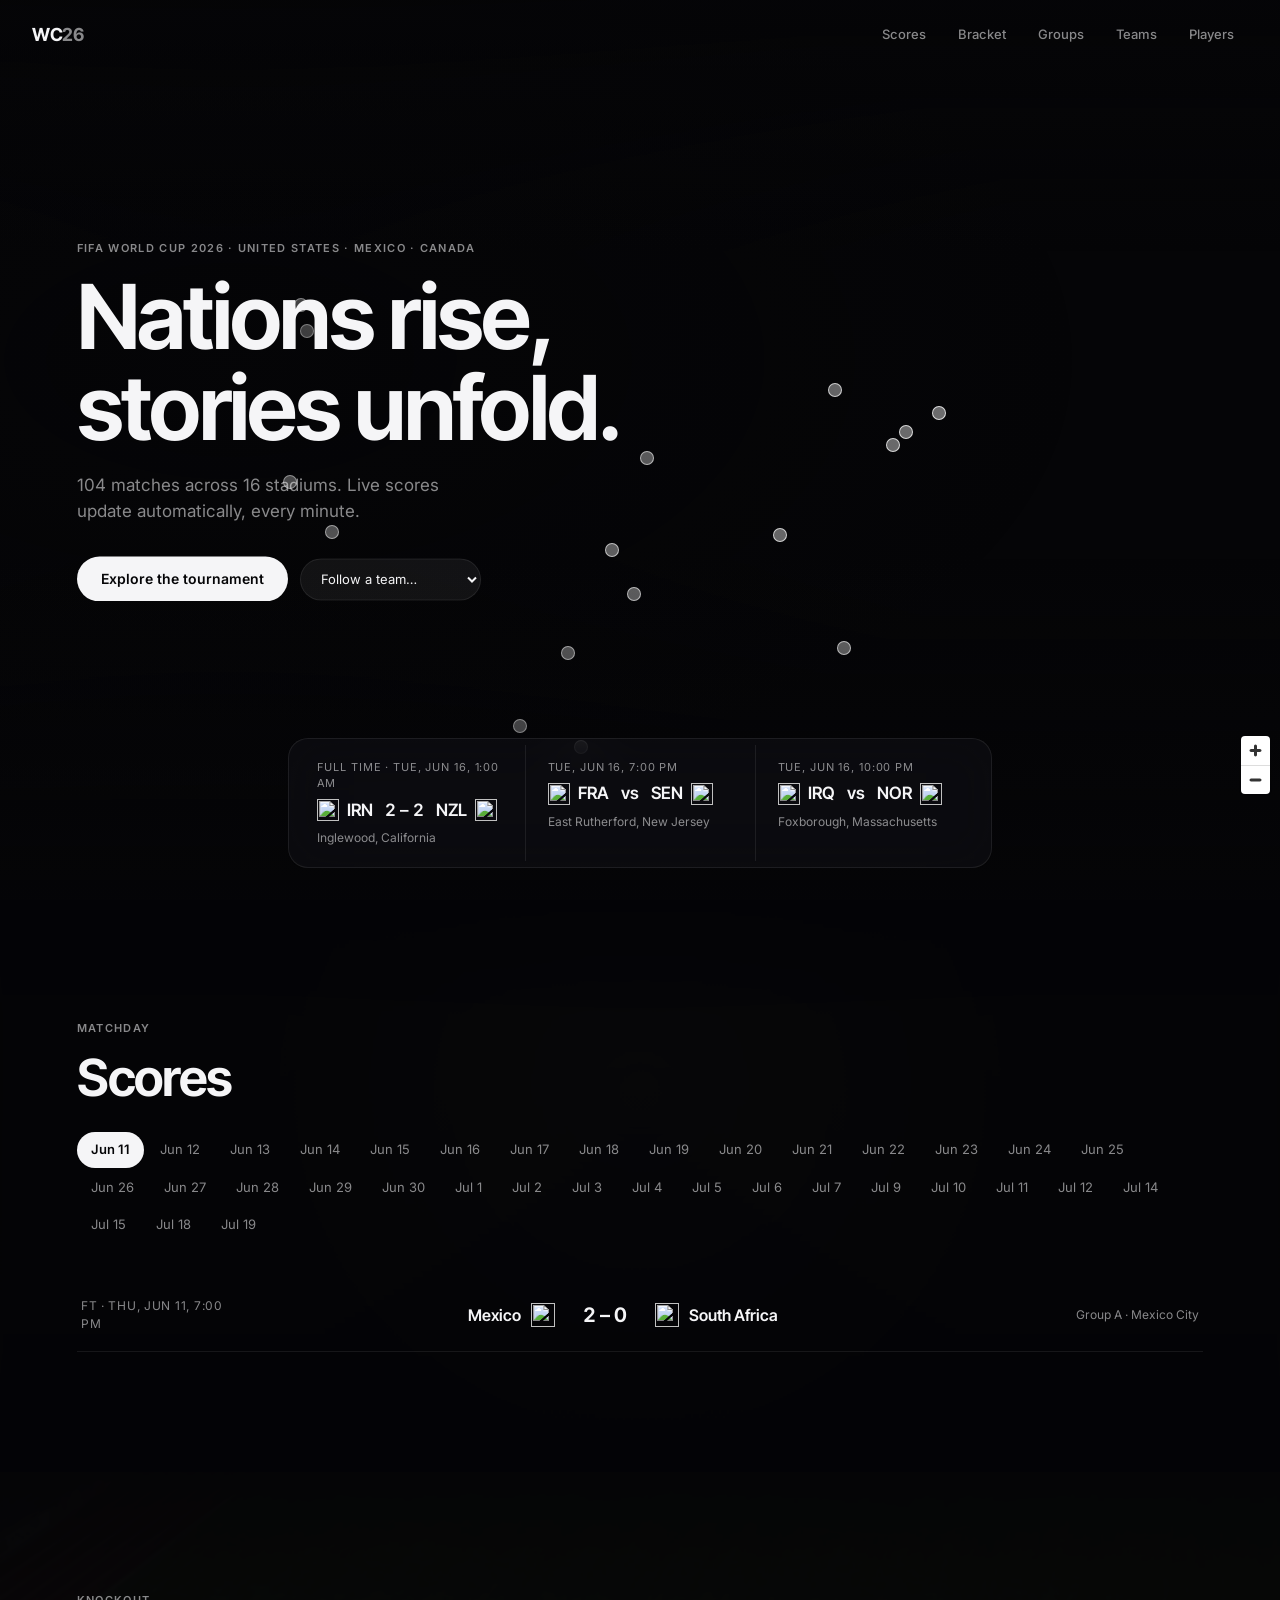
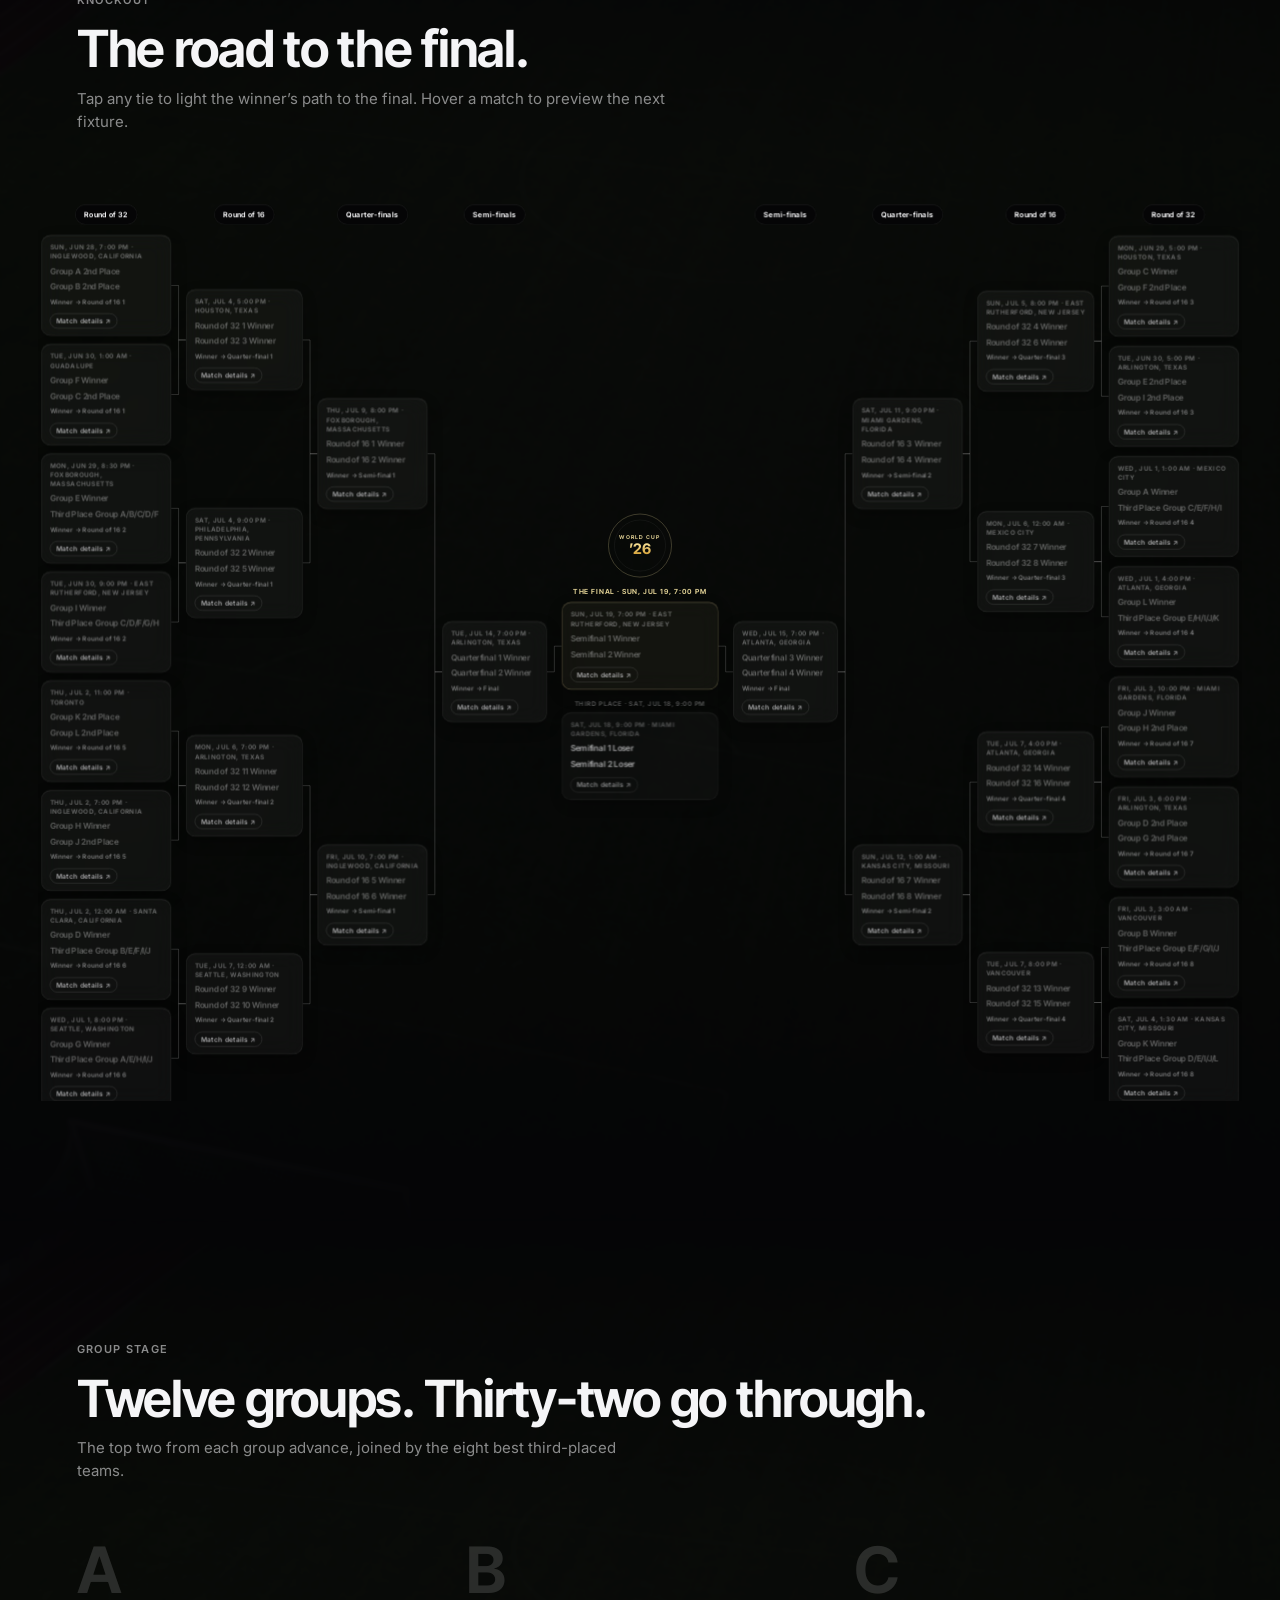
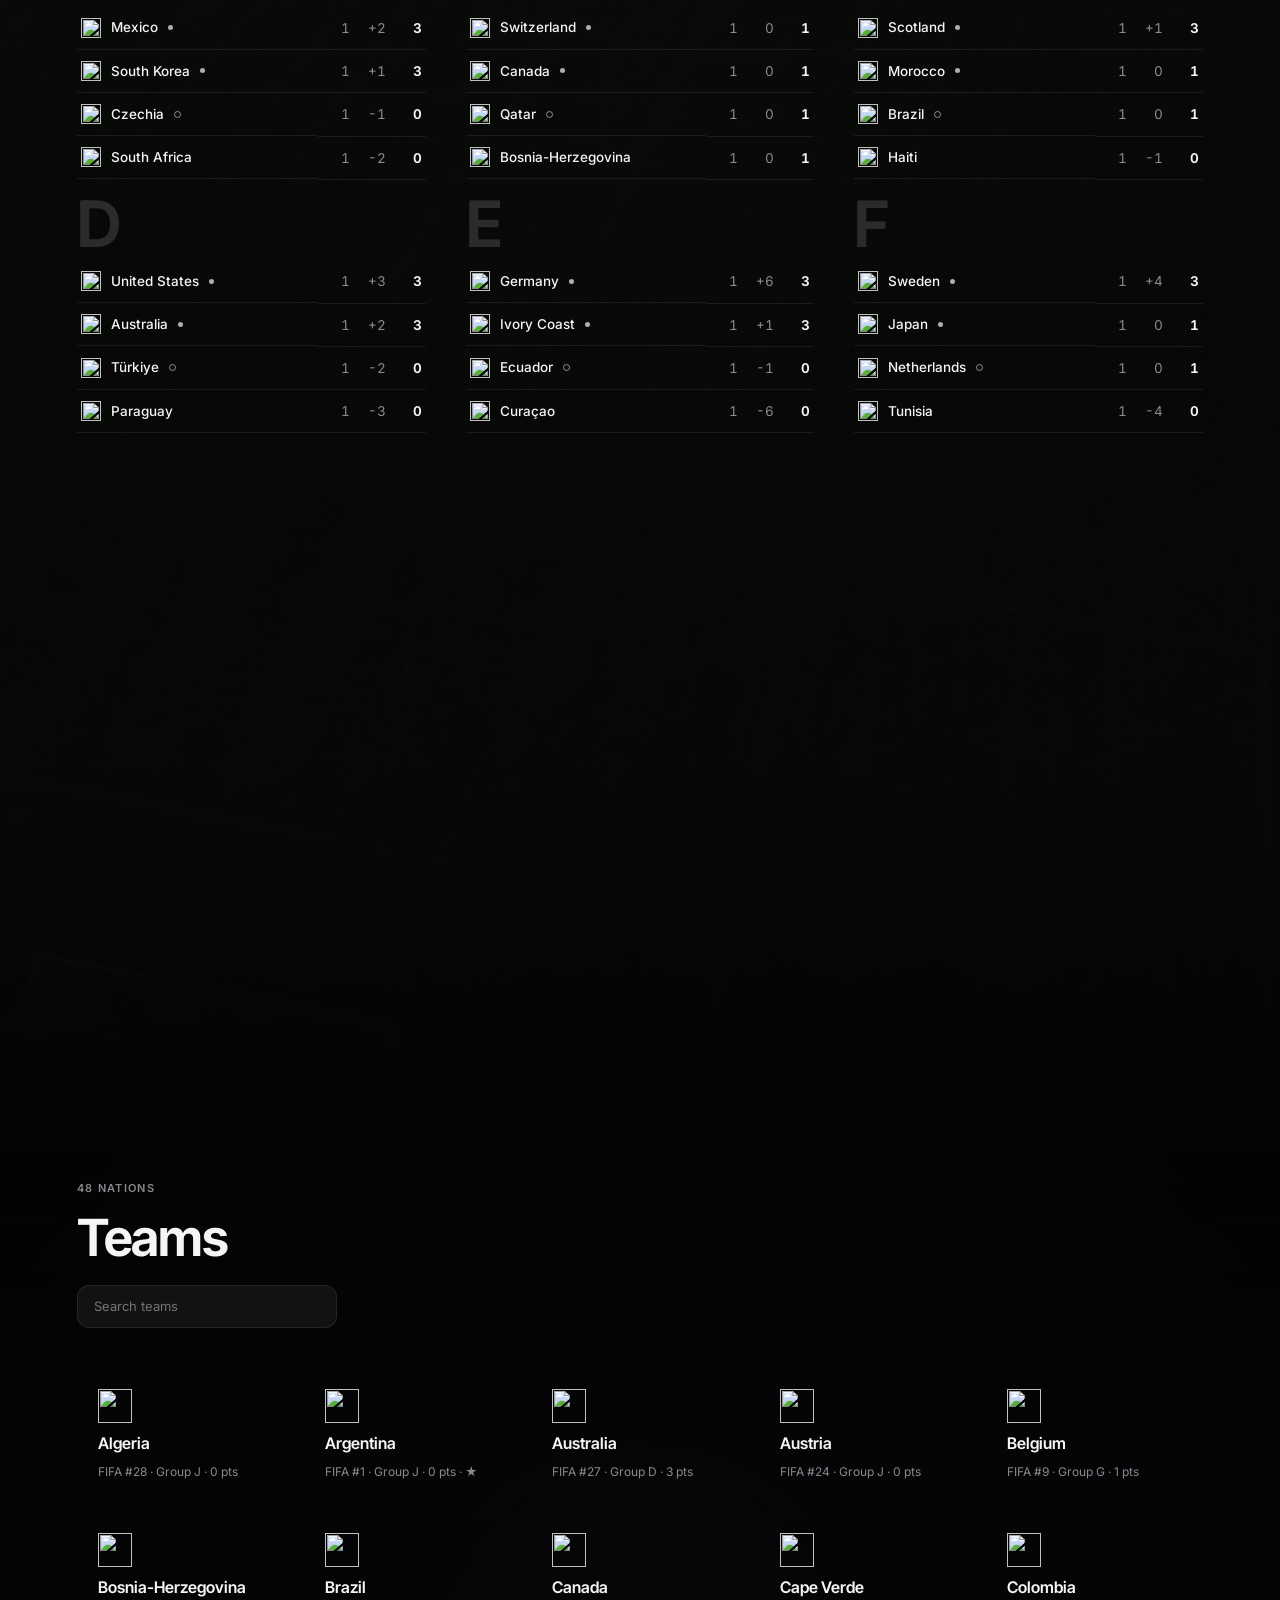
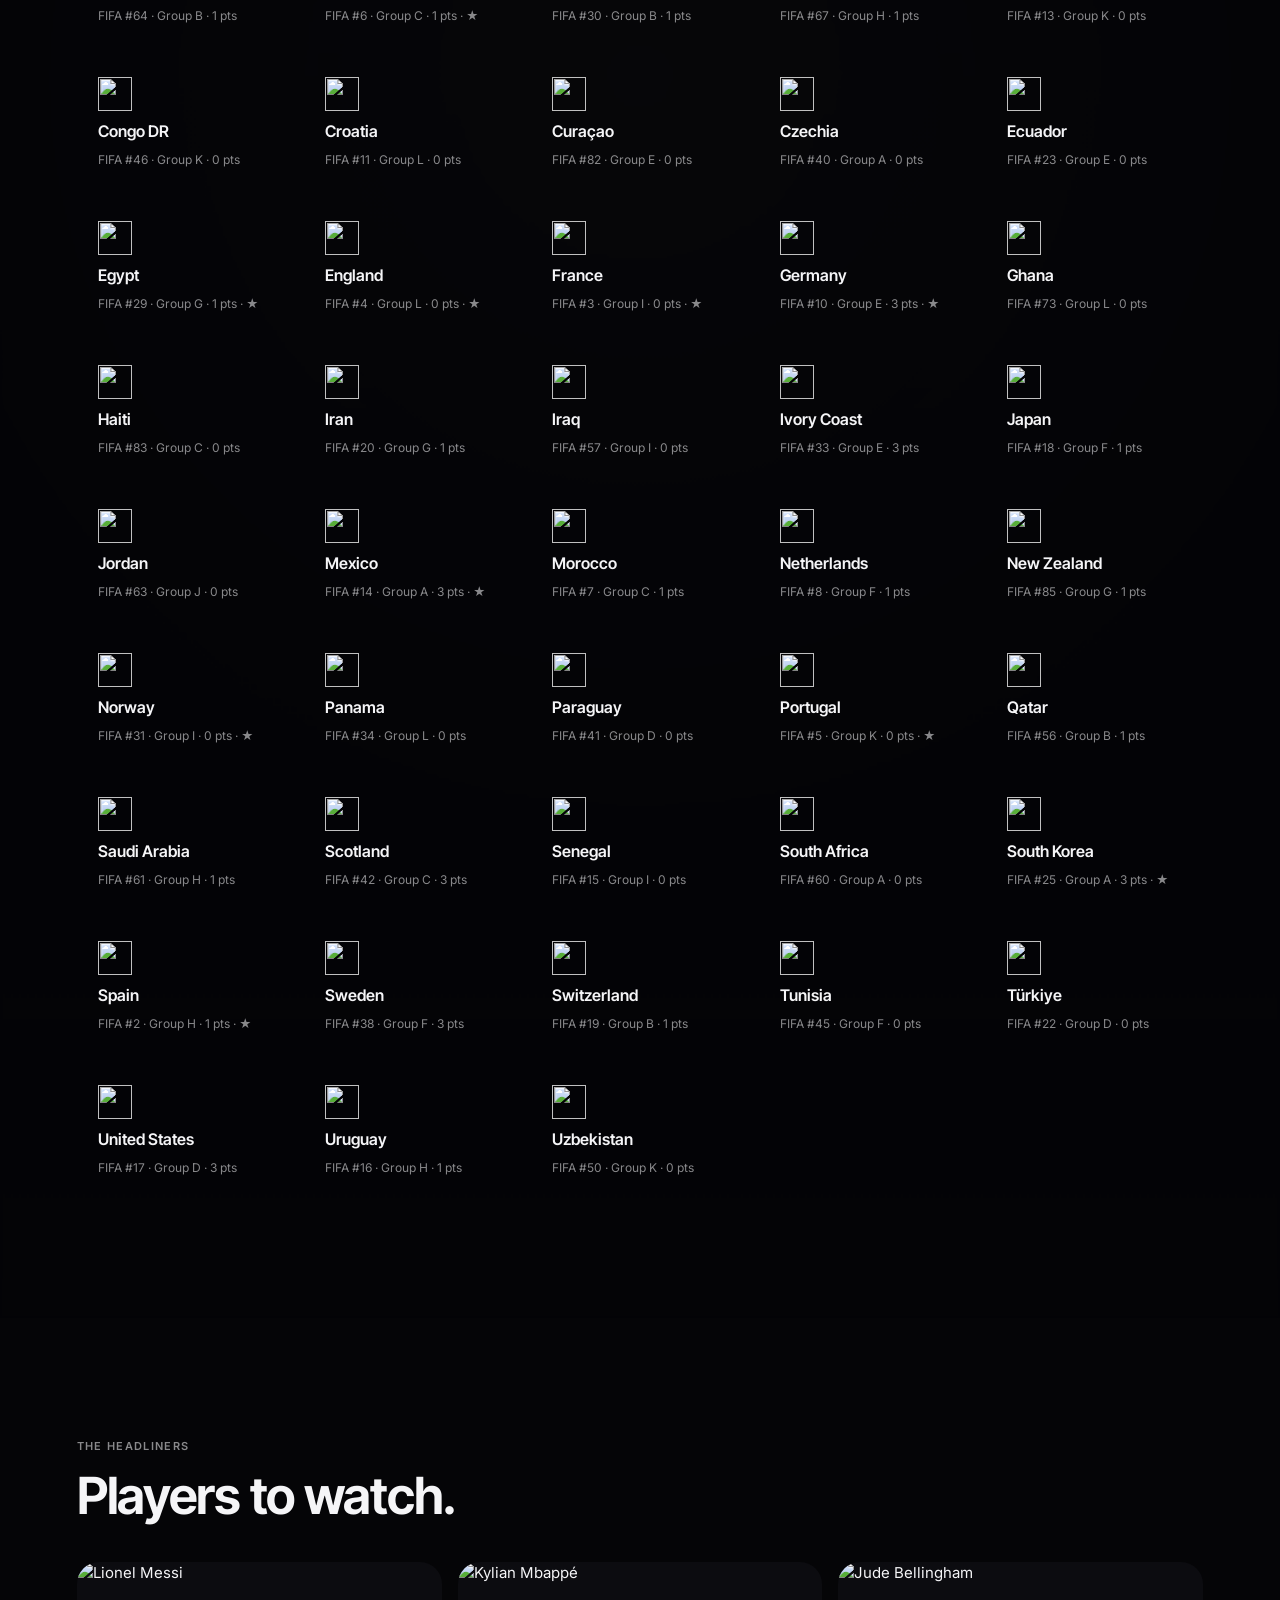
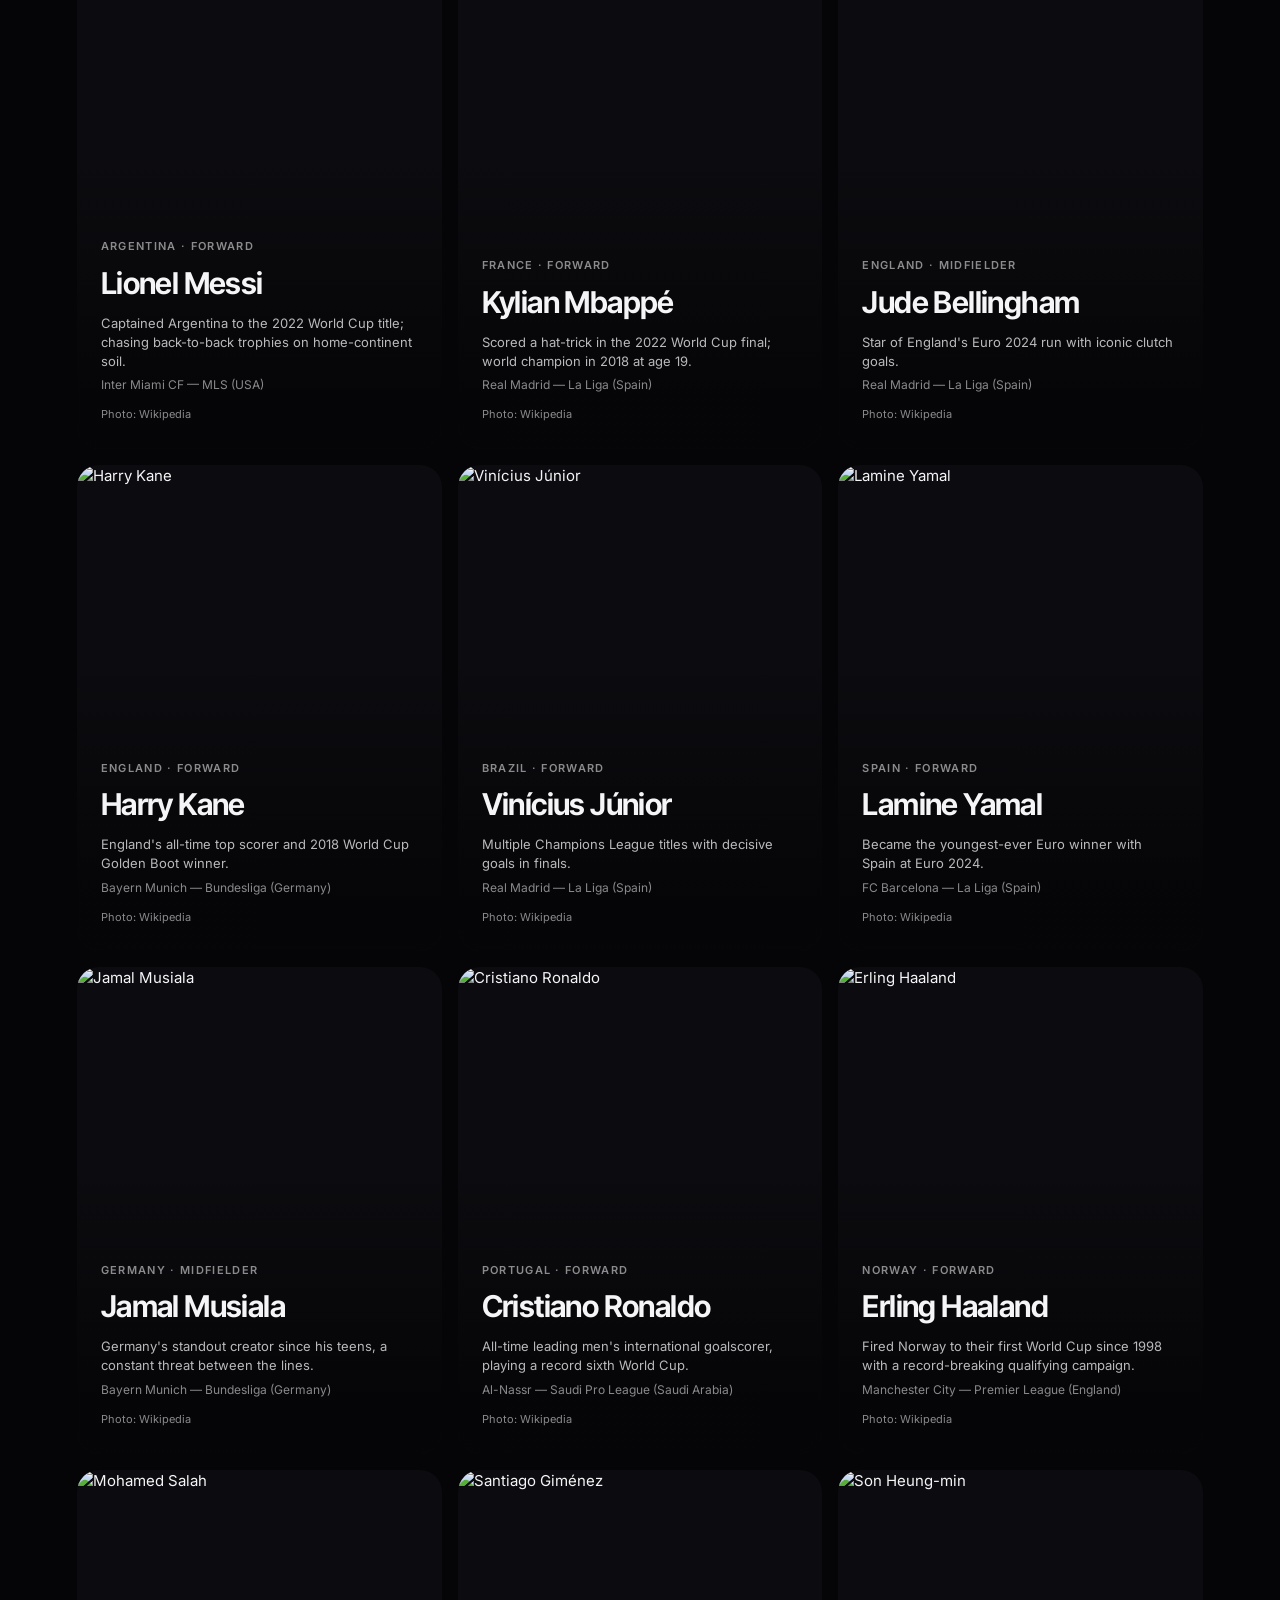
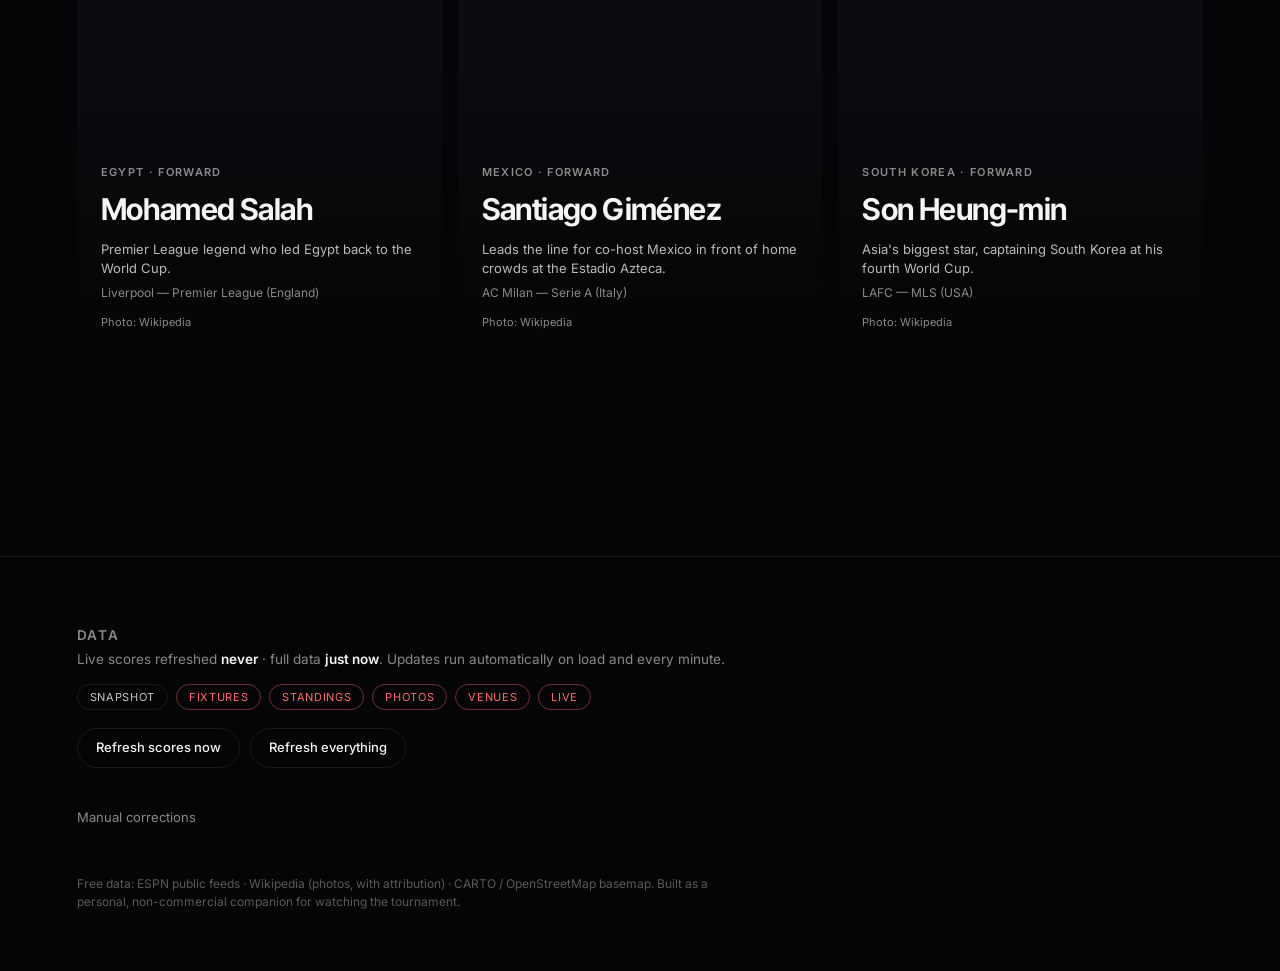
==== commit 9de3633b: "Track active World Cup yellow card windows" ====
--- a/worldcup-dashboard/index.html
+++ b/worldcup-dashboard/index.html
@@ -11,7 +11,7 @@
       href="https://fonts.googleapis.com/css2?family=Inter+Tight:wght@500;600;650;700&family=Inter:wght@400;500;600&display=swap"
       rel="stylesheet"
     />
-    <script type="module" crossorigin src="./assets/index-4Rub2ShJ.js?v=ko12"></script>
+    <script type="module" crossorigin src="./assets/index-4Rub2ShJ.js?v=ko13"></script>
     <link rel="stylesheet" crossorigin href="./assets/index-DqaPqwCD.css">
     <link rel="stylesheet" href="./assets/background-videos.css?v=ko3">
     <link rel="stylesheet" href="./assets/dashboard-fixes.css?v=ko7">
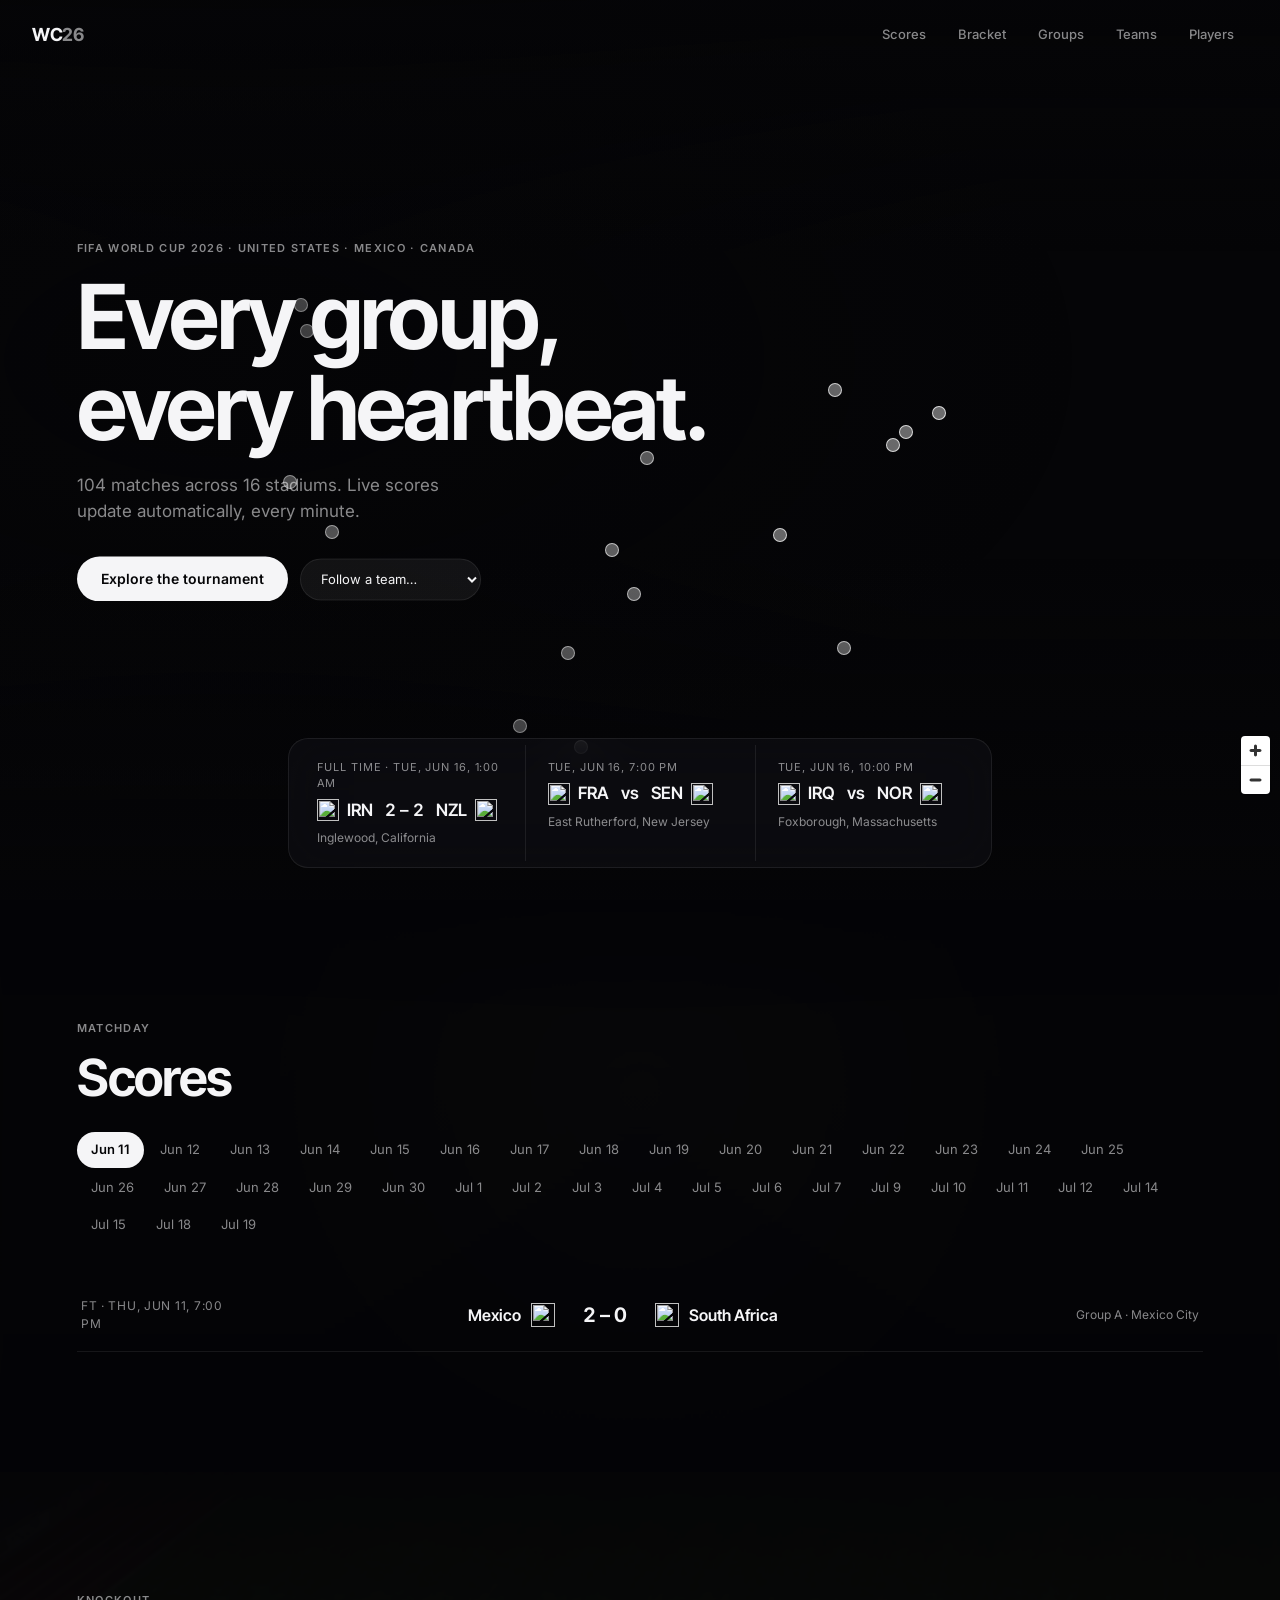
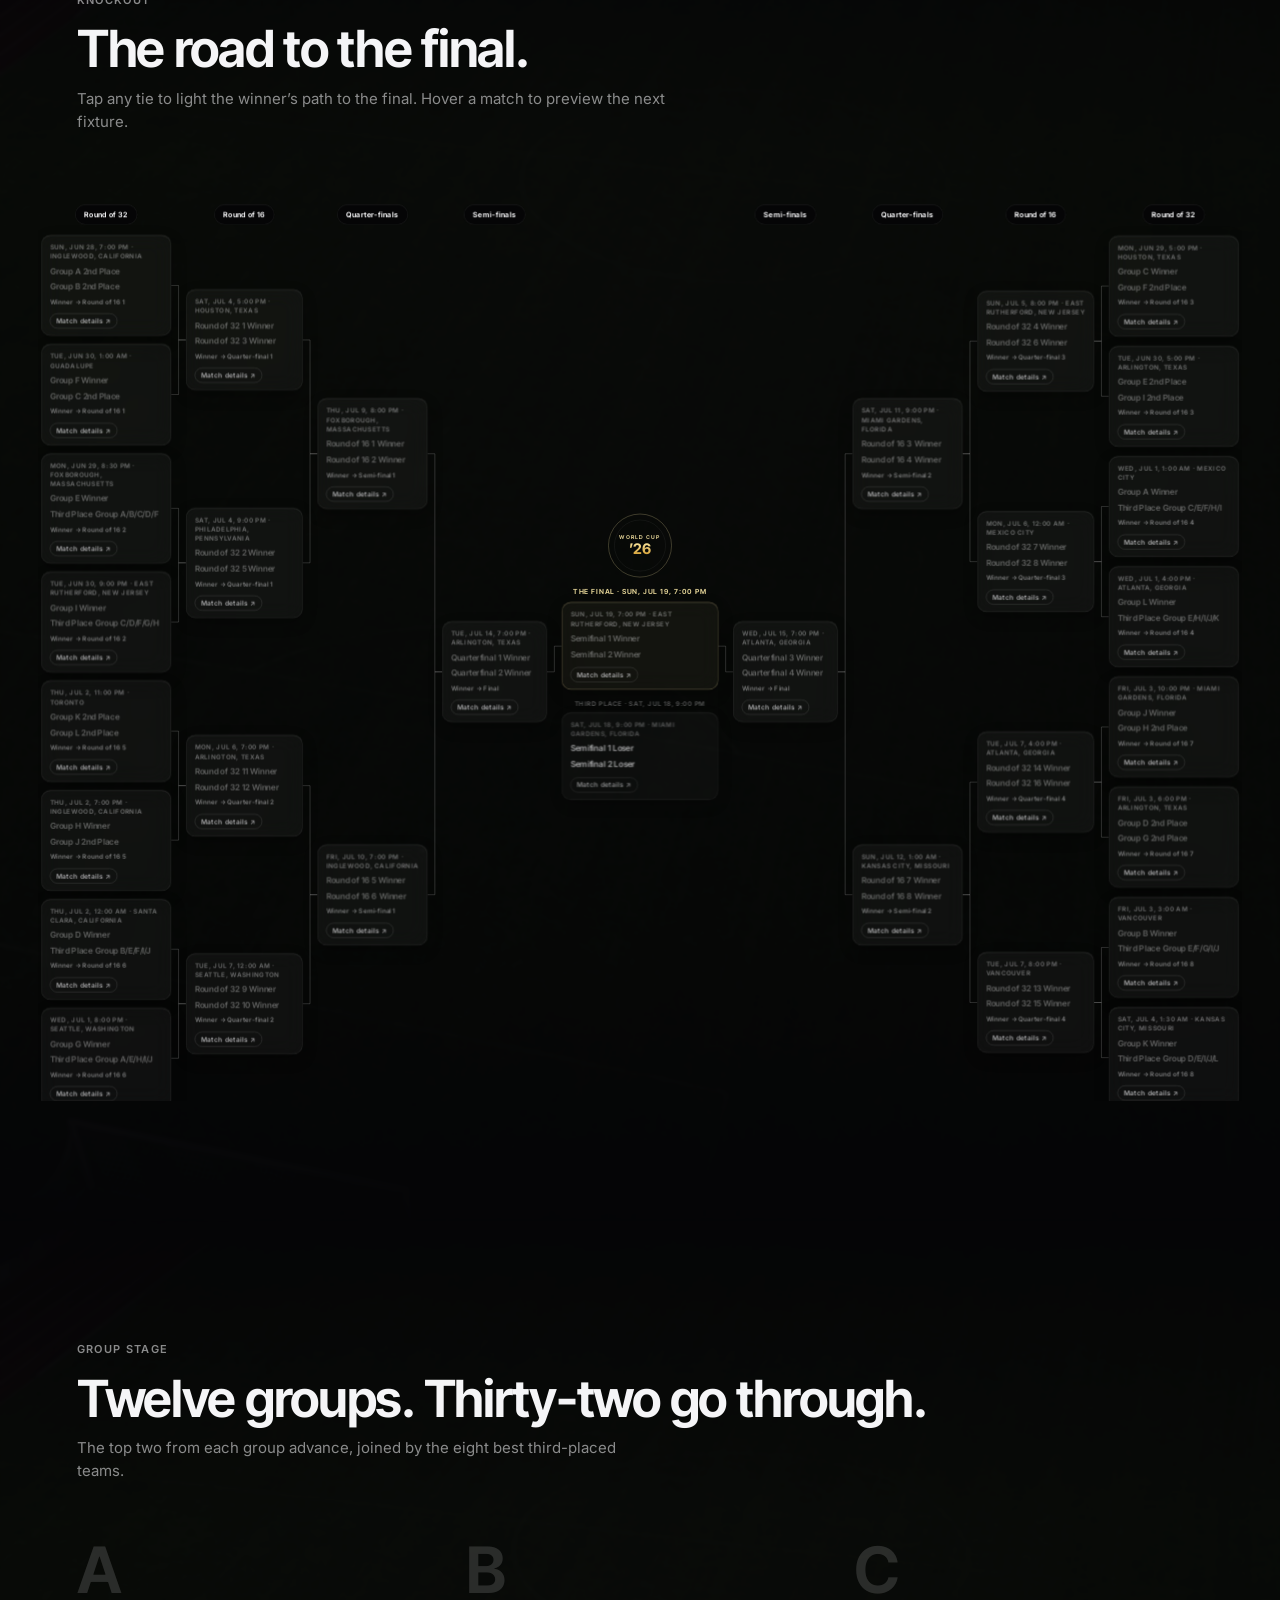
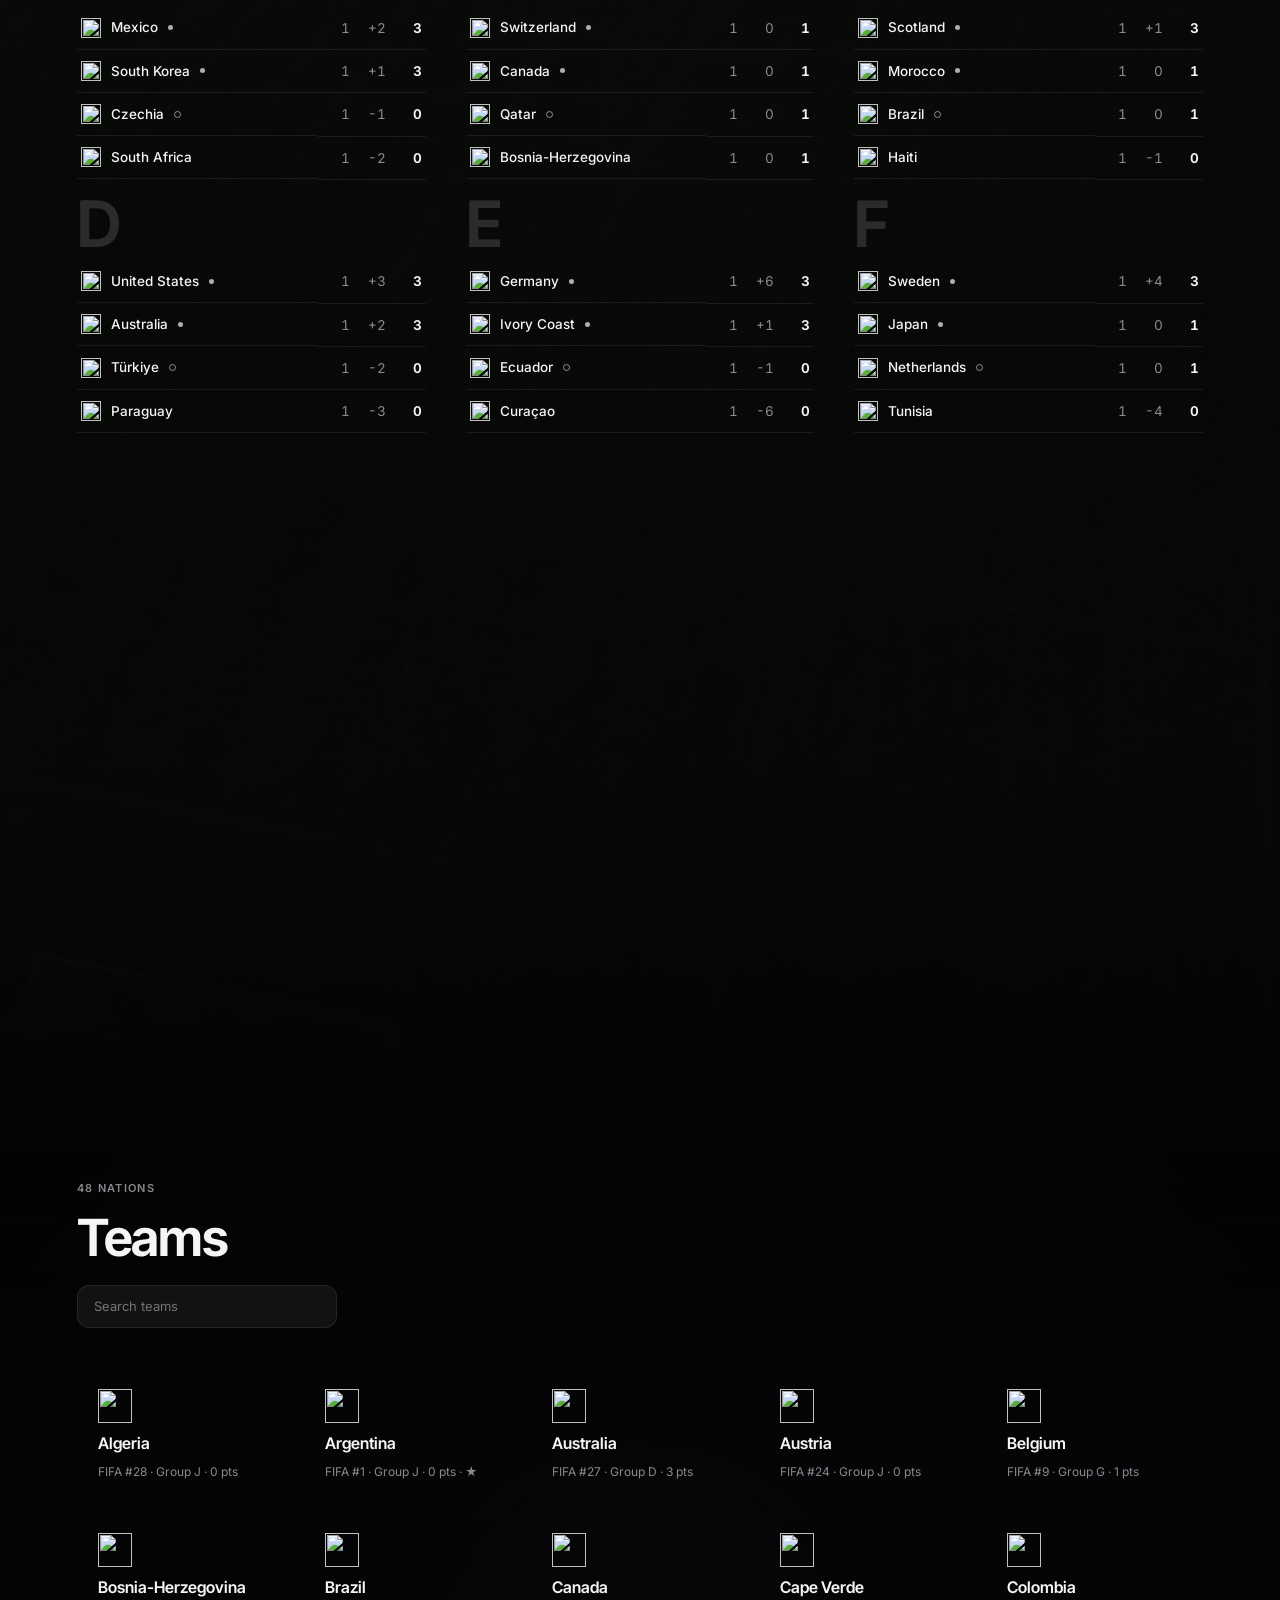
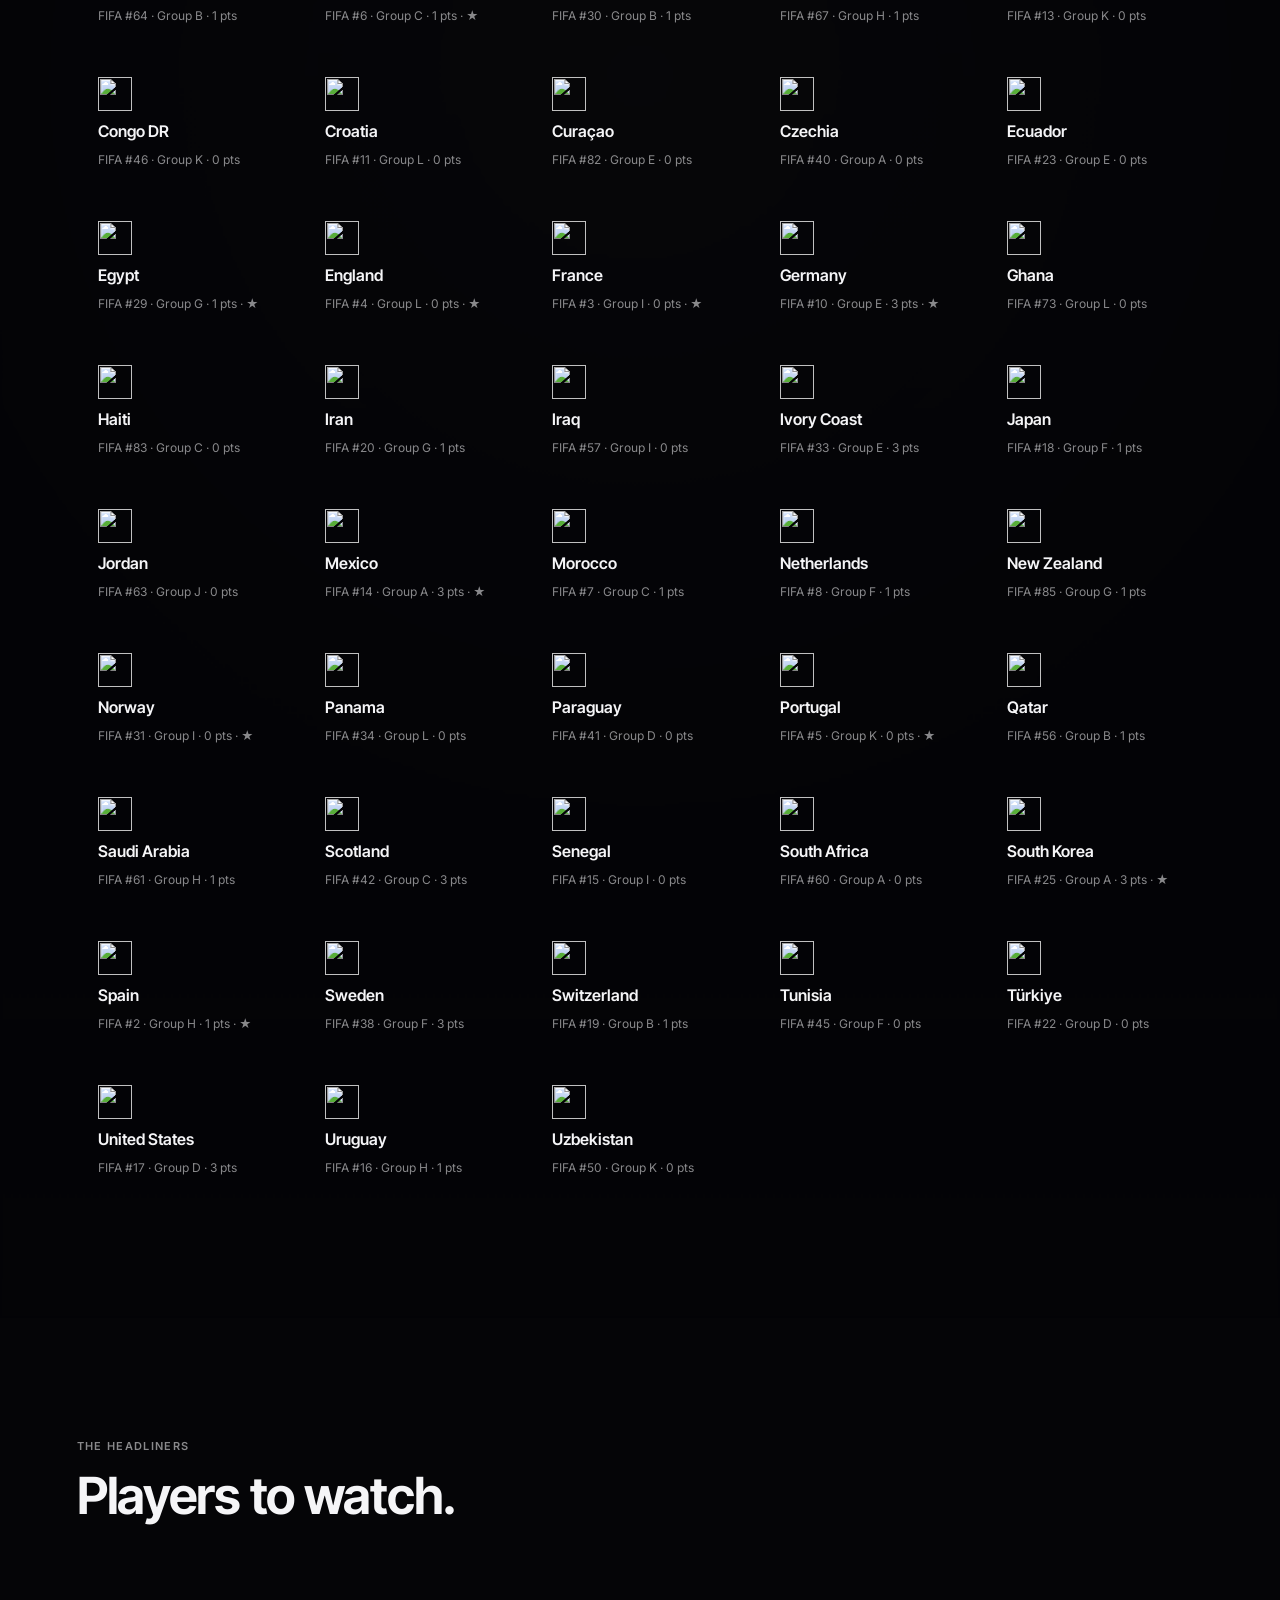
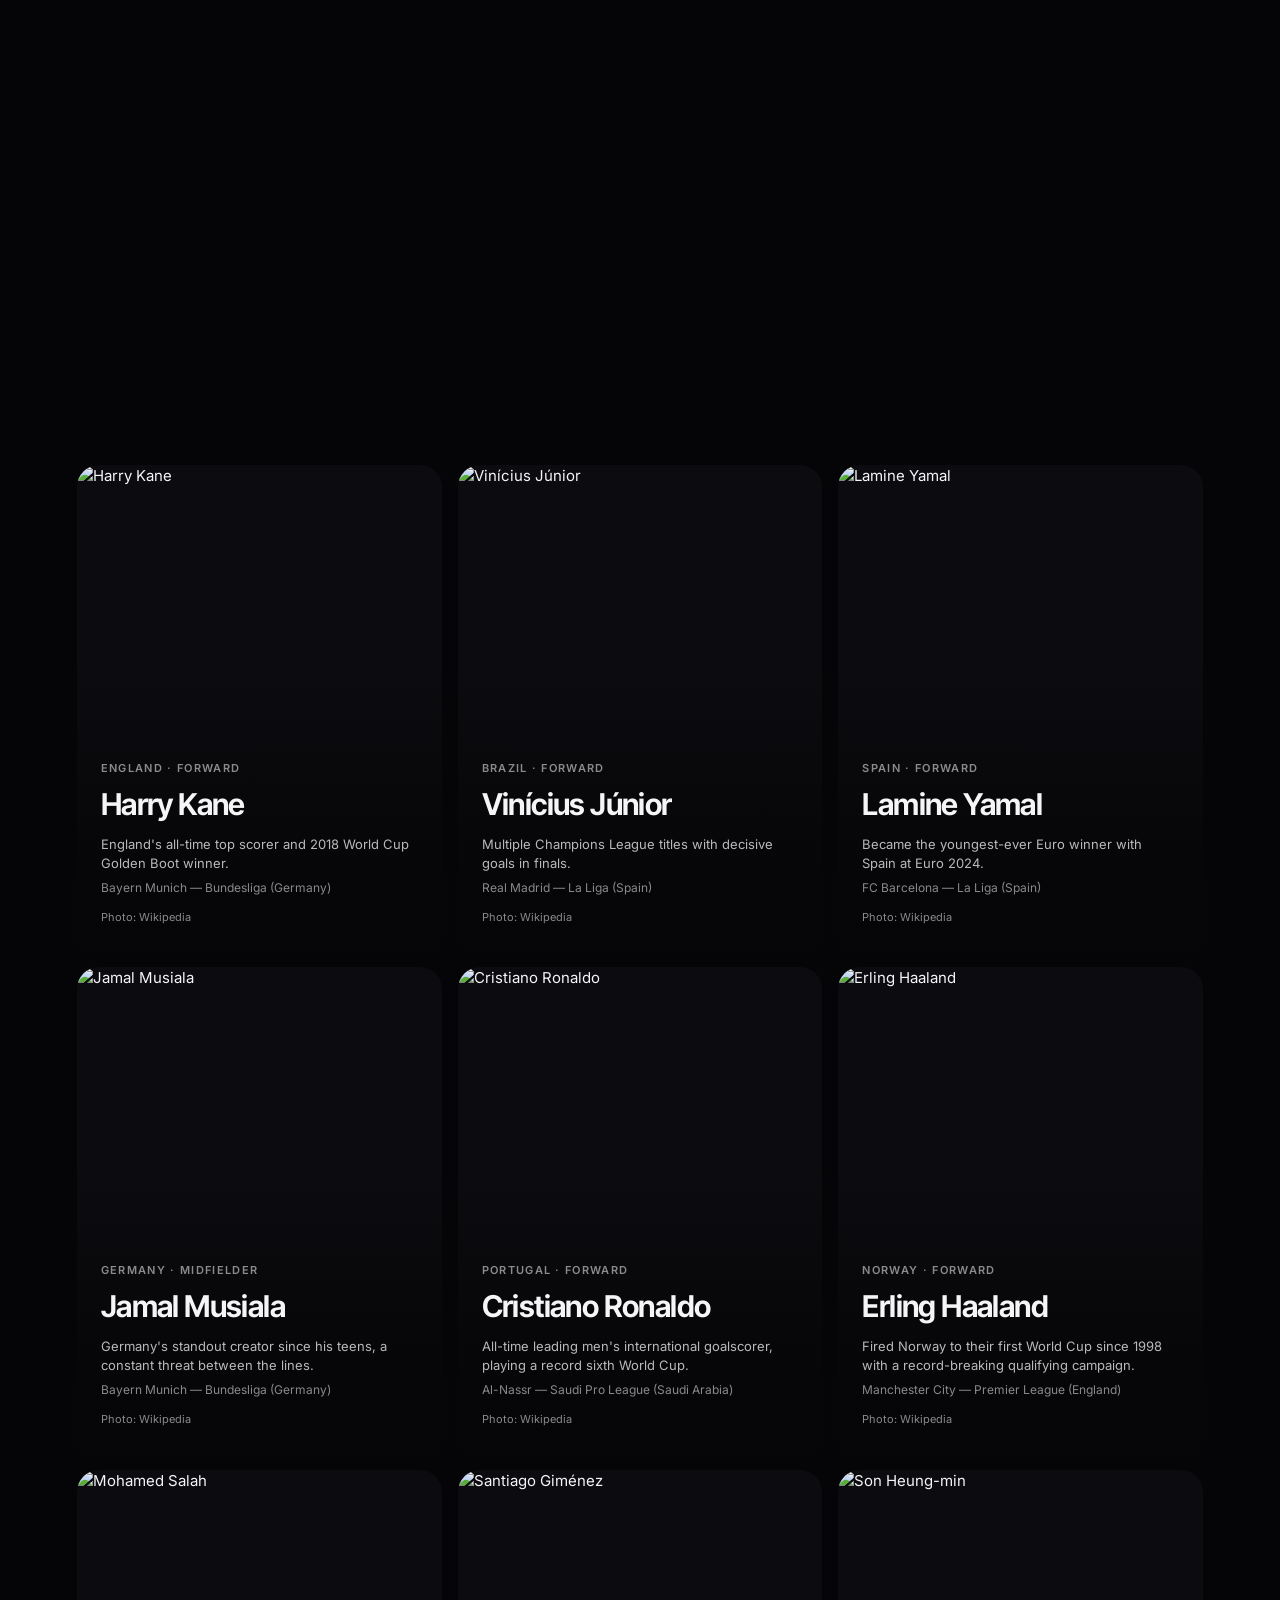
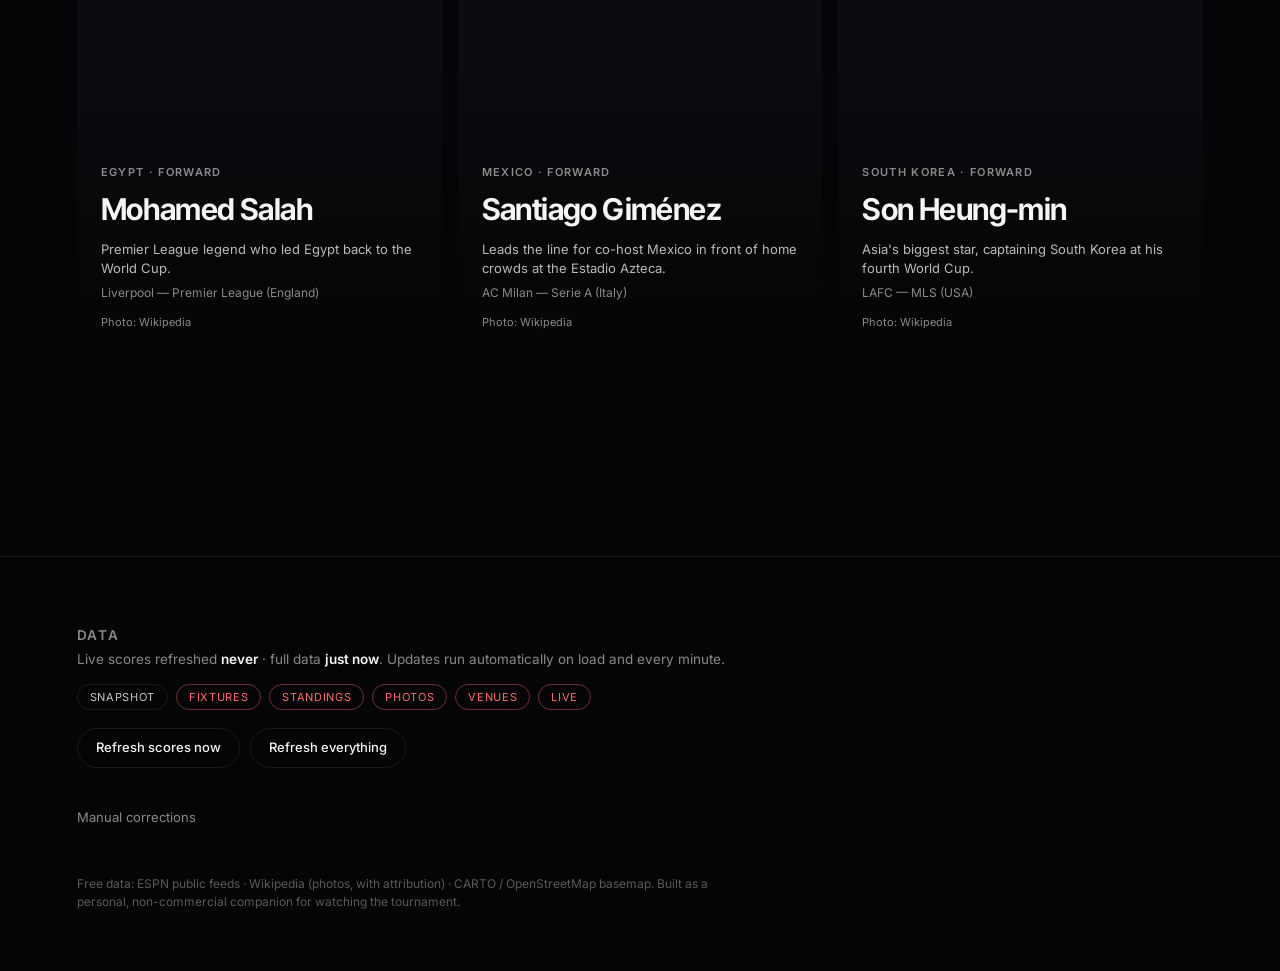
==== commit 53b33019: "Remove team-level World Cup card tracker" ====
--- a/worldcup-dashboard/index.html
+++ b/worldcup-dashboard/index.html
@@ -11,10 +11,10 @@
       href="https://fonts.googleapis.com/css2?family=Inter+Tight:wght@500;600;650;700&family=Inter:wght@400;500;600&display=swap"
       rel="stylesheet"
     />
-    <script type="module" crossorigin src="./assets/index-4Rub2ShJ.js?v=ko13"></script>
+    <script type="module" crossorigin src="./assets/index-4Rub2ShJ.js?v=ko14"></script>
     <link rel="stylesheet" crossorigin href="./assets/index-DqaPqwCD.css">
     <link rel="stylesheet" href="./assets/background-videos.css?v=ko3">
-    <link rel="stylesheet" href="./assets/dashboard-fixes.css?v=ko7">
+    <link rel="stylesheet" href="./assets/dashboard-fixes.css?v=ko8">
   </head>
   <body>
     <div id="root"></div>
--- a/worldcup-dashboard/assets/dashboard-fixes.css
+++ b/worldcup-dashboard/assets/dashboard-fixes.css
@@ -226,60 +226,6 @@
 .md-card-empty {
   margin: 0;
   padding-top: 4px;
-}
-
-.team-card-block {
-  min-width: 0;
-}
-
-.team-card-summary {
-  display: flex;
-  flex-wrap: wrap;
-  gap: 8px;
-  margin-bottom: 14px;
-}
-
-.team-card-summary span {
-  display: inline-flex;
-  align-items: center;
-  gap: 8px;
-  padding: 7px 11px;
-  border: 1px solid var(--hairline);
-  border-radius: 999px;
-  color: var(--muted);
-  font-size: 12px;
-  font-weight: 600;
-  text-transform: uppercase;
-}
-
-.team-card-list {
-  list-style: none;
-  margin: 0;
-  padding: 0;
-}
-
-.team-card-list li {
-  display: flex;
-  align-items: flex-start;
-  gap: 10px;
-  padding: 10px 0;
-  border-top: 1px solid var(--hairline);
-}
-
-.team-card-list strong,
-.team-card-list em {
-  display: block;
-}
-
-.team-card-list strong {
-  font-size: 13.5px;
-  font-weight: 600;
-}
-
-.team-card-list em {
-  color: var(--muted);
-  font-size: 11.5px;
-  font-style: normal;
 }
 
 @media (max-width: 720px) {
